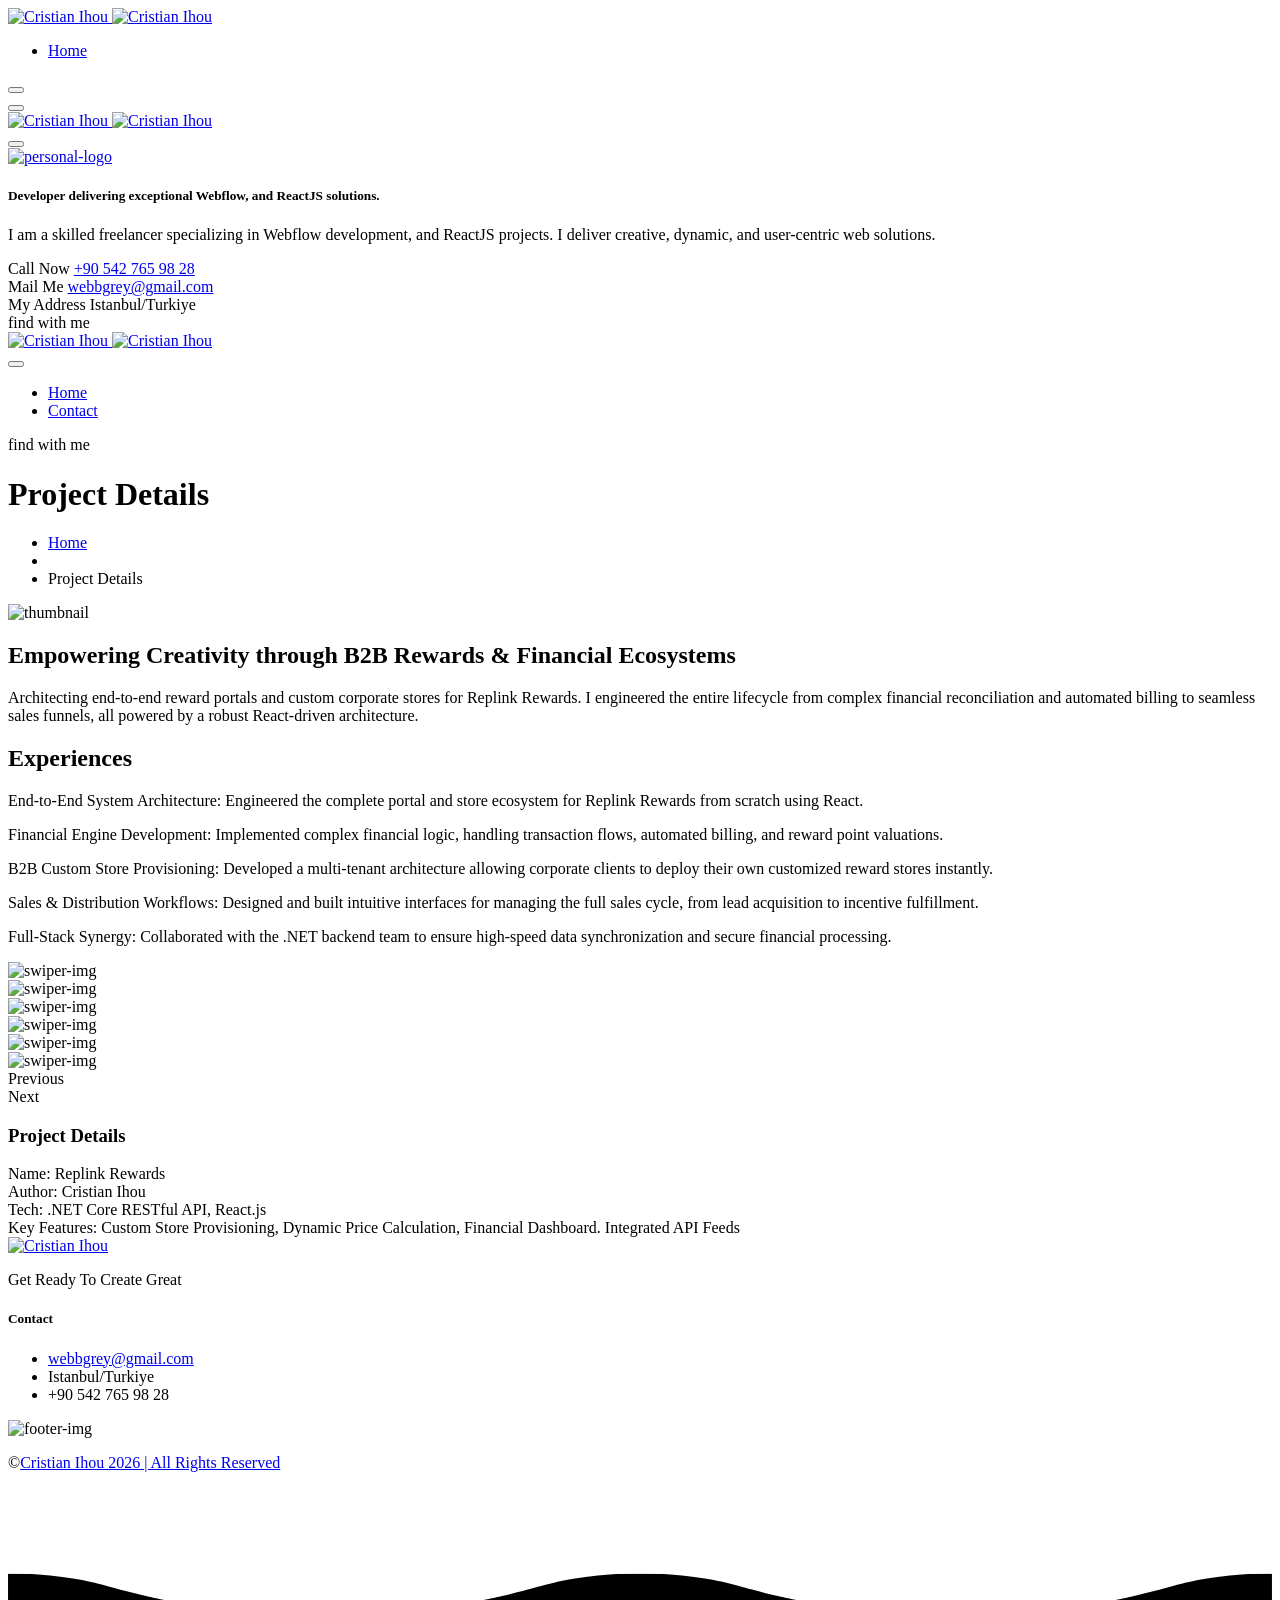
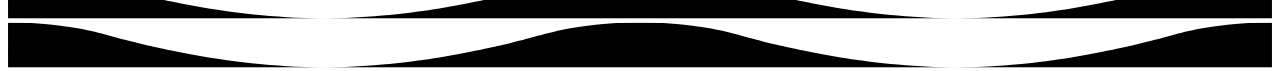
==== project-details-1/index.html @ 46b18ffe "no message" ====
<!DOCTYPE html>
<html lang="en">

<head>
    <meta charset="UTF-8">
    <meta http-equiv="X-UA-Compatible" content="IE=edge">
    <meta name="viewport" content="width=device-width, initial-scale=1.0">
    <meta name="description"
        content="Cristian Ihou Portfolio">
    <link rel="shortcut icon" type="image/x-icon" href="./assets/images/favicon.svg">
    <title>Cristian Ihou CV Portfolio</title>
    <!-- Bootstrap min css -->
    <link rel="stylesheet" href="./assets/css/vendor/fontawesome.css">
    <link rel="stylesheet" href="./assets/css/plugins/swiper.css">
    <link rel="stylesheet" href="./assets/css/plugins/odometer.css">
    <link rel="stylesheet" href="./assets/css/vendor/animate.min.css">
    <link rel="stylesheet" href="./assets/css/vendor/bootstrap.min.css">
    <!-- custom css -->
    <link rel="stylesheet" href="./assets/css/style.css">
</head>

<body>

    <!-- tpm-header-area start -->
    <header class="tmp-header-area-start header-one header--sticky header--transparent">
        <div class="container">
            <div class="row">
                <div class="col-lg-12">
                    <div class="header-content">
                        <div class="logo">
                            <a href="/">
                                <img class="logo-dark" src="./assets/images/logo/white-logo-reeni.png"
                                    alt="Cristian Ihou">
                                <img class="logo-white" src="./assets/images/logo/logo-white.png"
                                    alt="Cristian Ihou">
                            </a>
                        </div>
                        <nav class="tmp-mainmenu-nav d-none d-xl-block">
                            <ul class="tmp-mainmenu">
                                <li>
                                    <a href="/">Home
                                    </a>
                                </li>
                            </ul>

                        </nav>
                        <div class="tmp-header-right">
                            <div class="social-share-wrapper d-none d-md-block">
                                <div class="social-link">
                                    <a href="#"><i class="fa-brands fa-instagram"></i></a>
                                    <a href="https://www.linkedin.com/in/ihoucristian/"><i class="fa-brands fa-linkedin-in"></i></a>
                                </div>
                            </div>
                            <div class="actions-area">
                                <div class="tmp-side-collups-area d-none d-xl-block">
                                    <button class="tmp-menu-bars tmp_button_active"><i
                                            class="fa-regular fa-bars-staggered"></i></button>
                                </div>
                                <div class="tmp-side-collups-area d-block d-xl-none">
                                    <button class="tmp-menu-bars humberger_menu_active"><i
                                            class="fa-regular fa-bars-staggered"></i></button>
                                </div>
                            </div>
                        </div>
                    </div>
                </div>
            </div>
        </div>
    </header>
    <!-- tpm-header-area end -->

    <div class="d-none d-xl-block">
        <div class="tmp-sidebar-area tmp_side_bar">
            <div class="inner">
                <div class="top-area">
                    <a href="/" class="logo">
                        <img class="logo-dark" src="./assets/images/logo/white-logo-reeni.png"
                            alt="Cristian Ihou">
                        <img class="logo-white" src="./assets/images/logo/logo-white.png"
                            alt="Cristian Ihou">
                    </a>
                    <div class="close-icon-area">
                        <button class="tmp-round-action-btn close_side_menu_active">
                            <i class="fa-sharp fa-light fa-xmark"></i>
                        </button>
                    </div>
                </div>
                <div class="content-wrapper">
                    <div class="image-area-feature">
                        <a href="/">
                            <img src="./assets/images/logo/man.png" alt="personal-logo">
                        </a>
                    </div>
                    <h5 class="title mt--30">Developer delivering exceptional Webflow, and ReactJS solutions.</h5>
                    <p class="disc">I am a skilled freelancer specializing in Webflow development, and
                        ReactJS projects. I deliver creative, dynamic, and user-centric web solutions.
                    </p>
                    <div class="short-contact-area">
                        <!-- single contact information -->
                        <div class="single-contact">
                            <i class="fa-solid fa-phone"></i>
                            <div class="information tmp-link-animation">
                                <span>Call Now</span>
                                <a href="#" class="number">+90 542 765 98 28</a>
                            </div>
                        </div>
                        <!-- single contact information end -->

                        <!-- single contact information -->
                        <div class="single-contact">
                            <i class="fa-solid fa-envelope"></i>
                            <div class="information tmp-link-animation">
                                <span>Mail Me</span>
                                <a href="#" class="number">webbgrey@gmail.com</a>
                            </div>
                        </div>
                        <!-- single contact information end -->

                        <!-- single contact information -->
                        <div class="single-contact">
                            <i class="fa-solid fa-location-crosshairs"></i>
                            <div class="information tmp-link-animation">
                                <span>My Address</span>
                                <span class="number">Istanbul/Turkiye</span>
                            </div>
                        </div>
                        <!-- single contact information end -->
                    </div>
                    <!-- social area start -->
                    <div class="social-wrapper mt--20">
                        <span class="subtitle">find with me</span>
                        <div class="social-link">
                            <a href="#"><i class="fa-brands fa-instagram"></i></a>
                            <a href="https://www.linkedin.com/in/ihoucristian/"><i class="fa-brands fa-linkedin-in"></i></a>
                        </div>
                    </div>
                    <!-- social area end -->
                </div>
            </div>
        </div>
        <a class="overlay_close_side_menu close_side_menu_active" href="javascript:void(0);"></a>
    </div>

    <div class="d-block d-xl-none">
        <div class="tmp-popup-mobile-menu">
            <div class="inner">
                <div class="header-top">
                    <div class="logo">
                        <a href="/" class="logo-area">
                            <img class="logo-dark" src="./assets/images/logo/white-logo-reeni.png"
                                alt="Cristian Ihou">
                            <img class="logo-white" src="./assets/images/logo/logo-white.png"
                                alt="Cristian Ihou">
                        </a>

                    </div>
                    <div class="close-menu">
                        <button class="close-button tmp-round-action-btn">
                            <i class="fa-sharp fa-light fa-xmark"></i>
                        </button>
                    </div>
                </div>
                <ul class="tmp-mainmenu">
                    <li>
                        <a href="/">Home
                        </a>
                    </li>
                    <li>
                        <a href="contact">Contact</a>
                    </li>
                </ul>


                <div class="social-wrapper mt--40">
                    <span class="subtitle">find with me</span>
                    <div class="social-link">
                        <a href="#"><i class="fa-brands fa-instagram"></i></a>
                        <a href="https://www.linkedin.com/in/ihoucristian/"><i class="fa-brands fa-linkedin-in"></i></a>

                    </div>
                </div>
                <!-- social area end -->



            </div>
        </div>
    </div>

    <!-- Breadcrumb Area Start -->
    <div class="breadcrumb-area breadcrumb-bg">
        <div class="container">
            <div class="row">
                <div class="col-lg-12">
                    <div class="breadcrumb-inner text-center">
                        <h1 class="title split-collab">Project Details</h1>
                        <ul class="page-list">
                            <li class="tmp-breadcrumb-item"><a href="/">Home</a></li>
                            <li class="icon"><i class="fa-solid fa-angle-right"></i></li>
                            <li class="tmp-breadcrumb-item active">Project Details</li>
                        </ul>
                    </div>
                </div>
            </div>
        </div>
    </div>
    <!-- Breadcrumb Area End -->


    <div class="project-details-area-wrapper tmp-section-gap">
        <div class="container">
            <div class="row">
                <div class="col-lg-12">
                    <div class="project-details-thumnail-wrap">
                        <img src="./assets/images/projects-details/thumnail-img-1.png" alt="thumbnail">
                    </div>
                </div>
                <div class="col-lg-8">
                    <div class="project-details-content-wrap">
                        <h2 class="title">Empowering Creativity through
                                B2B Rewards & Financial Ecosystems</h2>
                        <p class="docs">Architecting end-to-end reward portals and custom corporate stores for Replink Rewards. I engineered the entire lifecycle from complex financial reconciliation and automated billing to seamless sales funnels, all powered by a robust React-driven architecture.</p>

                        <!-- <div class="check-box-wrap">
                            <ul>
                                <li>
                                    <h4 class="check-box-item"><span><i
                                                class="fa-solid fa-circle-check"></i></span>Ui/visual Design</h4>
                                </li>
                                <li>
                                    <h4 class="check-box-item"><span><i
                                                class="fa-solid fa-circle-check"></i></span>App Development</h4>
                                </li>
                                <li>
                                    <h4 class="check-box-item"><span><i
                                                class="fa-solid fa-circle-check"></i></span>Software Developer</h4>
                                </li>
                            </ul>
                        </div> -->
                        <h2 class="mini-title">Experiences</h2>
                        <p class="docs">End-to-End System Architecture: Engineered the complete portal and store ecosystem for Replink Rewards from scratch using React.</p>

<p class="docs">Financial Engine Development: Implemented complex financial logic, handling transaction flows, automated billing, and reward point valuations.</p>

<p class="docs">B2B Custom Store Provisioning: Developed a multi-tenant architecture allowing corporate clients to deploy their own customized reward stores instantly.</p>

<p class="docs">Sales & Distribution Workflows: Designed and built intuitive interfaces for managing the full sales cycle, from lead acquisition to incentive fulfillment.</p>

<p class="docs">Full-Stack Synergy: Collaborated with the .NET backend team to ensure high-speed data synchronization and secure financial processing.</p>
                        <div class="project-details-swiper-wrapper">
                            <div class="swiper project-details-swiper">
                                <div class="swiper-wrapper">
                                    <div class="swiper-slide">
                                        <div class="project-details-img">
                                            <img src="./assets/images/projects-details/Screenshot 2026-03-24 021001.png" alt="swiper-img">
                                        </div>
                                    </div>
                                    <div class="swiper-slide">
                                        <div class="project-details-img">
                                            <img src="./assets/images/projects-details/Screenshot 2026-03-24 021956.png" alt="swiper-img">
                                        </div>
                                    </div>
                                    <div class="swiper-slide">
                                        <div class="project-details-img">
                                            <img src="./assets/images/projects-details/Screenshot 2026-03-24 021447.png" alt="swiper-img">
                                        </div>
                                    </div>
                                    <div class="swiper-slide">
                                        <div class="project-details-img">
                                            <img src="./assets/images/projects-details/Screenshot 2026-03-24 021204.png" alt="swiper-img">
                                        </div>
                                    </div>
                                    <div class="swiper-slide">
                                        <div class="project-details-img">
                                            <img src="./assets/images/projects-details/Screenshot 2026-03-24 021908.png" alt="swiper-img">
                                        </div>
                                    </div>
                                    <div class="swiper-slide">
                                        <div class="project-details-img">
                                            <img src="./assets/images/projects-details/Screenshot 2026-03-24 021930.png" alt="swiper-img">
                                        </div>
                                    </div>
                                </div>
                            </div>
                            <div class="project-details-swiper-btn">
                                <div class="project-swiper-button-prev"><span><i
                                            class="fa-solid fa-arrow-left"></i></span>Previous</div>
                                <div class="project-swiper-button-next">Next <span><i
                                            class="fa-solid fa-arrow-right"></i></span></div>
                            </div>
                        </div>
                    </div>
                    <!-- Tpm Get In touch start -->
                    <!-- <section class="get-in-touch-area pt--80">
                        <div class="container p-0">
                            <div class="contact-get-in-touch-wrap">
                                <div class="get-in-touch-wrapper tmponhover">
                                    <div class="row g-5 align-items-center">
                                        <div class="col-lg-12">
                                            <div class="contact-inner">
                                                <div class="contact-form">
                                                    <form class="tmp-dynamic-form" id="contact-form" method="POST" action="mail.php">
                                                        <div class="contact-form-wrapper row">
                                                            <div class="col-lg-6">
                                                                <div class="form-group">
                                                                    <input class="input-field" name="contact-name" id="contact-name" placeholder="Your Name" type="text" required="">
                                                                </div>
                                                            </div>

                                                            <div class="col-lg-6">
                                                                <div class="form-group">
                                                                    <input class="input-field" name="contact-phone" id="contact-phone" placeholder="Phone Number" type="number" required="">
                                                                </div>
                                                            </div>

                                                            <div class="col-lg-6">
                                                                <div class="form-group">
                                                                    <input class="input-field" id="contact-email" name="contact-email" placeholder="Your Email" type="text">
                                                                </div>
                                                            </div>

                                                            <div class="col-lg-6">
                                                                <div class="form-group">
                                                                    <input class="input-field" type="text" id="subject" name="subject" placeholder="Subject">
                                                                </div>
                                                            </div>
                                                            <div class="col-lg-12">
                                                                <div class="form-group">
                                                                    <textarea class="input-field" placeholder="Your Message" name="contact-message" id="contact-message"></textarea>
                                                                </div>
                                                            </div>
                                                            <div class="col-lg-12">
                                                                <div class="tmp-button-here">
                                                                    <button class="tmp-btn hover-icon-reverse radius-round w-100" name="submit" type="submit" id="submit">
                                                                        <span class="icon-reverse-wrapper">
                                                    <span class="btn-text">Appointment Now</span>
                                                                        <span class="btn-icon"><i class="fa-sharp fa-regular fa-arrow-right"></i></span>
                                                                        <span class="btn-icon"><i class="fa-sharp fa-regular fa-arrow-right"></i></span>
                                                                        </span>
                                                                    </button>
                                                                </div>
                                                            </div>
                                                        </div>
                                                    </form>
                                                </div>
                                            </div>
                                        </div>
                                    </div>
                                </div>
                            </div>
                        </div>
                    </section> -->
                    <!-- Tpm Get In touch End -->
                </div>
                <div class="col-lg-4">
                    <div class="signle-side-bar project-details-area tmponhover">
                        <div class="header">
                            <h3 class="title">Project Details</h3>
                        </div>
                        <div class="body">
                            <div class="project-details-info">Name: <span>Replink Rewards</span></div>
                            <div class="project-details-info">Author: <span>Cristian Ihou</span></div>
                            <div class="project-details-info">Tech: <span>.NET Core RESTful API, React.js</span></div>
                            <div class="project-details-info">Key Features: <span>Custom Store Provisioning, Dynamic Price Calculation, Financial Dashboard. Integrated API Feeds</span></div>
                        </div>
                    </div>
                </div>
            </div>
        </div>
    </div>
    <!-- Start Footer Area  -->
    <footer class="footer-area footer-style-one-wrapper bg-color-footer bg_images tmp-section-gap">
        <div class="container">
            <div class="footer-main footer-style-one">
                <div class="row g-5">
                    <div class="col-lg-5 col-md-6">
                        <div class="single-footer-wrapper border-right mr--20">
                            <div class="logo">
                                <a href="/">
                                    <img src="./assets/images/logo/white-logo-reeni.png"
                                        alt="Cristian Ihou">
                                </a>
                            </div>
                            <p class="description"><span>Get Ready</span> To Create Great</p>
                            <!-- <form action="#" class="newsletter-form-1 mt--40">
                                <input type="email" placeholder="Email Adress">
                                <span class="form-icon"><i class="fa-regular fa-envelope"></i></span>
                            </form> -->
                        </div>
                    </div>
                    <div class="col-lg-4 col-md-6">
                        <!-- <div class="single-footer-wrapper quick-link-wrap">
                            <h5 class="ft-title">Quick Link</h5>
                            <ul class="ft-link tmp-link-animation">
                                <li>
                                    <a href="about">About Me</a>
                                </li>
                                <li>
                                    <a href="service">Service</a>
                                </li>
                                <li>
                                    <a href="contact">Contact Me</a>
                                </li>
                                <li>
                                    <a href="blog">Blog Post</a>
                                </li>
                                <li>
                                    <a href="contact">Pricing</a>
                                </li>
                            </ul>
                        </div> -->
                    </div>
                    <div class="col-lg-3 col-md-6">
                        <div class="single-footer-wrapper contact-wrap">
                            <h5 class="ft-title">Contact </h5>
                            <ul class="ft-link tmp-link-animation">
                                <li><span class="ft-icon"><i class="fa-solid fa-envelope"></i></span><a
                                        href="#">webbgrey@gmail.com</a></li>
                                <li><span class="ft-icon"><i
                                            class="fa-solid fa-location-dot"></i></span>Istanbul/Turkiye</li>
                                <li><span class="ft-icon"><i class="fa-solid fa-phone"></i></span>+90 542
                                    765 98 28</li>
                            </ul>
                            <div class="social-link footer">
                                <a href="#"><i class="fa-brands fa-instagram"></i></a>
                                <a href="https://www.linkedin.com/in/ihoucristian/"><i class="fa-brands fa-linkedin-in"></i></a>
                            </div>
                        </div>
                    </div>
                </div>
            </div>
        </div>
                <div class="footer-bg-img">
            <img src="./assets/images/footer/footer-bg-img.png" alt="footer-img">
        </div>
    </footer>
    <div class="copyright-area-one">
        <div class="container">
            <div class="row">
                <div class="col-lg-12">
                    <div class="main-wrapper">
                        <p class="copy-right-para tmp-link-animation"> ©<a href="#" target="_blank">Cristian Ihou
                                <script>
                                    document.write(new Date().getFullYear())
                                </script> | All Rights Reserved
                        </p>
                        <!-- <ul class="tmp-link-animation">
                            <li><a href="#">Trams & Condition</a></li>
                            <li><a href="#">Privacy Policy</a></li>
                            <li><a href="contact">Contact Us</a></li>
                        </ul> -->
                    </div>
                </div>
            </div>
        </div>
    </div>
    <!-- End Footer Area  -->



    <!-- ready chatting option via email -->
    <!-- ready chatting option via email end -->
    <!-- progress area start -->
    <div class="scrollToTop" style="display: block;">
        <div class="arrowUp">
            <i class="fa-light fa-arrow-up"></i>
        </div>
        <div class="water" style="transform: translate(0px, 87%);">
            <svg viewBox="0 0 560 20" class="water_wave water_wave_back">
                <use xlink:href="#wave"></use>
            </svg>
            <svg viewBox="0 0 560 20" class="water_wave water_wave_front">
                <use xlink:href="#wave"></use>
            </svg>
            <svg version="1.1" xmlns="http://www.w3.org/2000/svg" xmlns:xlink="http://www.w3.org/1999/xlink" viewBox="0 0 560 20" style="display: none;">
                <symbol id="wave">
                    <path d="M420,20c21.5-0.4,38.8-2.5,51.1-4.5c13.4-2.2,26.5-5.2,27.3-5.4C514,6.5,518,4.7,528.5,2.7c7.1-1.3,17.9-2.8,31.5-2.7c0,0,0,0,0,0v20H420z" fill="#"></path>
                    <path d="M420,20c-21.5-0.4-38.8-2.5-51.1-4.5c-13.4-2.2-26.5-5.2-27.3-5.4C326,6.5,322,4.7,311.5,2.7C304.3,1.4,293.6-0.1,280,0c0,0,0,0,0,0v20H420z" fill="#"></path>
                    <path d="M140,20c21.5-0.4,38.8-2.5,51.1-4.5c13.4-2.2,26.5-5.2,27.3-5.4C234,6.5,238,4.7,248.5,2.7c7.1-1.3,17.9-2.8,31.5-2.7c0,0,0,0,0,0v20H140z" fill="#"></path>
                    <path d="M140,20c-21.5-0.4-38.8-2.5-51.1-4.5c-13.4-2.2-26.5-5.2-27.3-5.4C46,6.5,42,4.7,31.5,2.7C24.3,1.4,13.6-0.1,0,0c0,0,0,0,0,0l0,20H140z" fill="#"></path>
                </symbol>
            </svg>

        </div>
    </div>
    <!-- progress area end -->
    <!-- <div class="tmp-right-demo">
    <button class="demo-button">
        <p class="mb--0">48</p>
        <span class="text">Demos</span>
    </button>
</div> -->

<div id="imageModal" class="img-modal">
    <span class="close">&times;</span>
    <img class="modal-content" id="modalImg">
</div>



    <script src="./assets/js/vendor/jquery.js"></script>
    <script src="./assets/js/vendor/jquery-ui.min.js"></script>
    <script src="./assets/js/vendor/waypoints.min.js"></script>

    <script src="./assets/js/plugins/odometer.js"></script>
    <script src="./assets/js/vendor/appear.js"></script>


    <script src="./assets/js/vendor/jquery-one-page-nav.js"></script>
    <script src="./assets/js/plugins/swiper.js"></script>

    <script src="./assets/js/plugins/gsap.js"></script>
    <script src="./assets/js/plugins/splittext.js"></script>
    <script src="./assets/js/plugins/scrolltigger.js"></script>
    <script src="./assets/js/plugins/scrolltoplugins.js"></script>
    <script src="./assets/js/plugins/smoothscroll.js"></script>
    <!-- bootstrap Js-->
    <script src="./assets/js/vendor/bootstrap.min.js"></script>
    <script src="./assets/js/vendor/waw.js"></script>
    <script src="./assets/js/plugins/isotop.js"></script>
    <script src="./assets/js/plugins/animation.js"></script>
    <script src="./assets/js/plugins/contact.form.js"></script>
    <script src="./assets/js/vendor/backtop.js"></script>
    <script src="./assets/js/plugins/text-type.js"></script>
    <!-- custom Js -->
    <script src="./assets/js/main.js"></script>


</body>

</html>
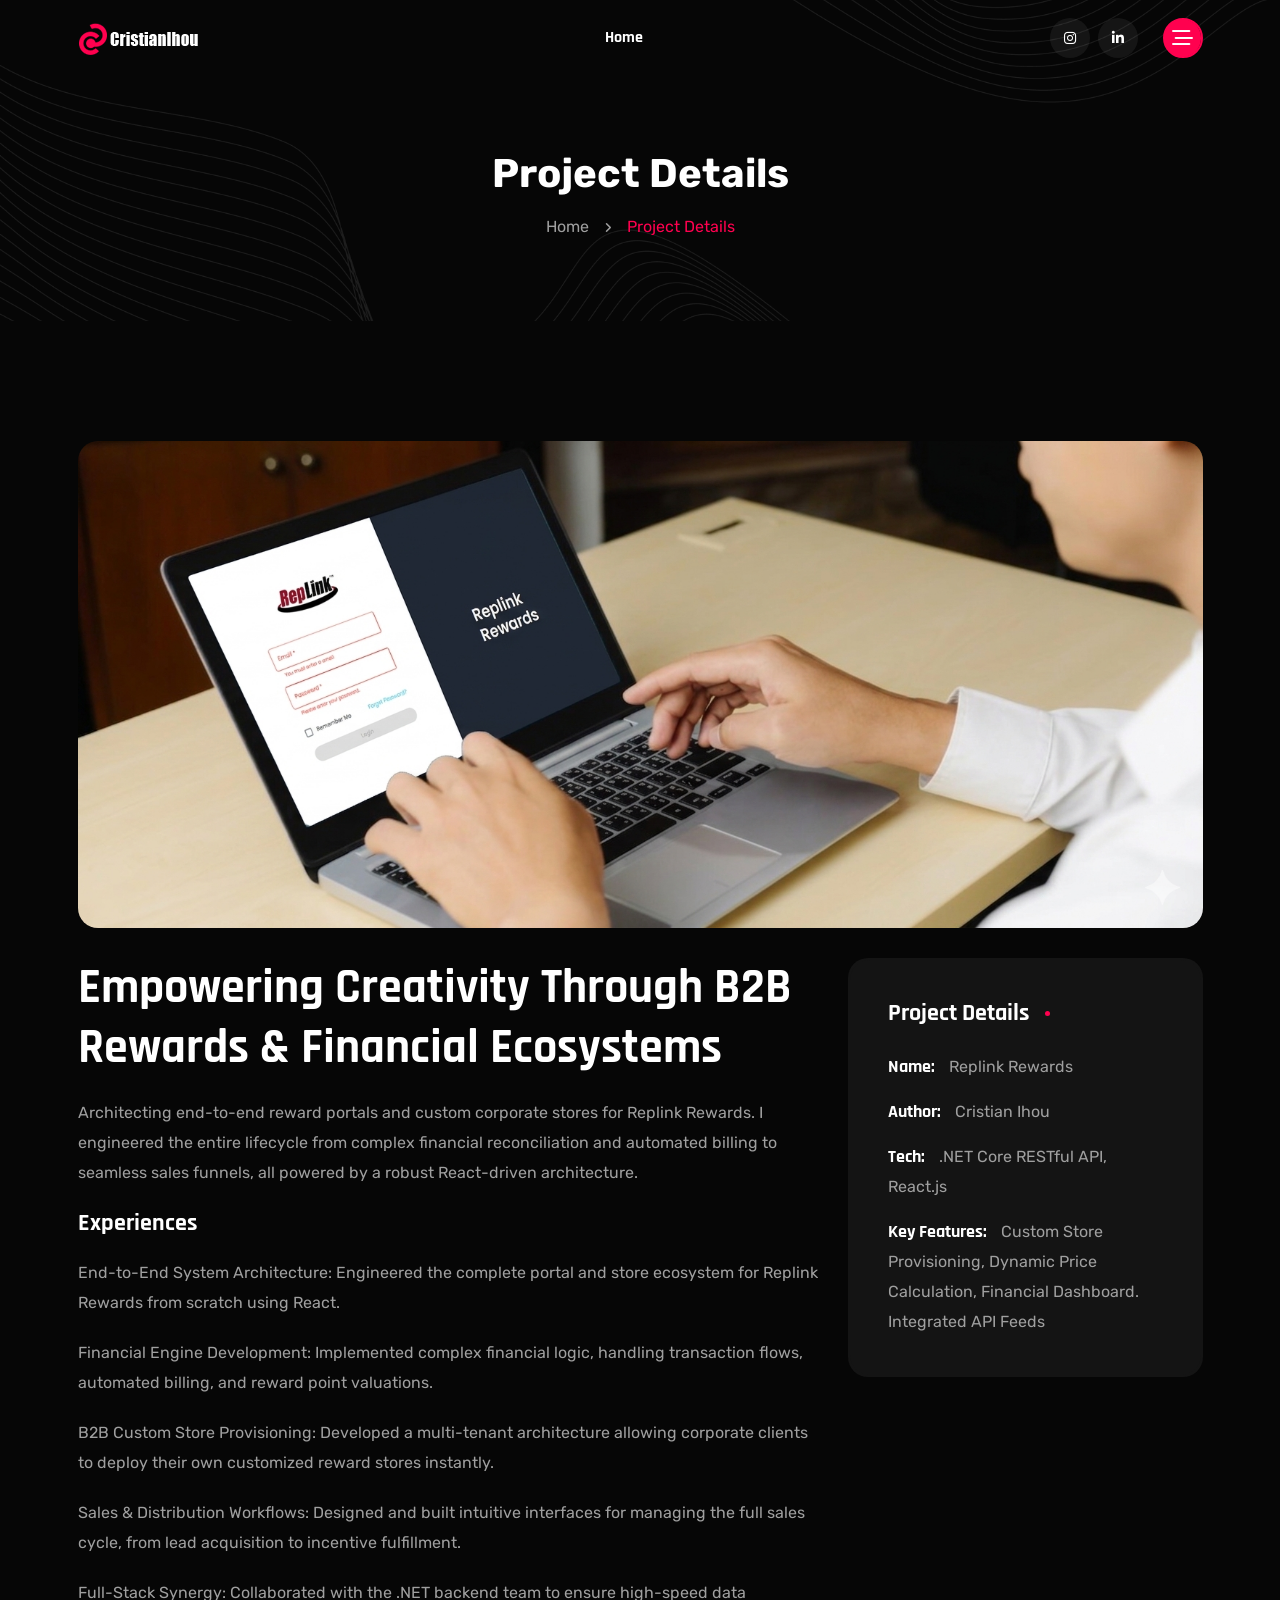
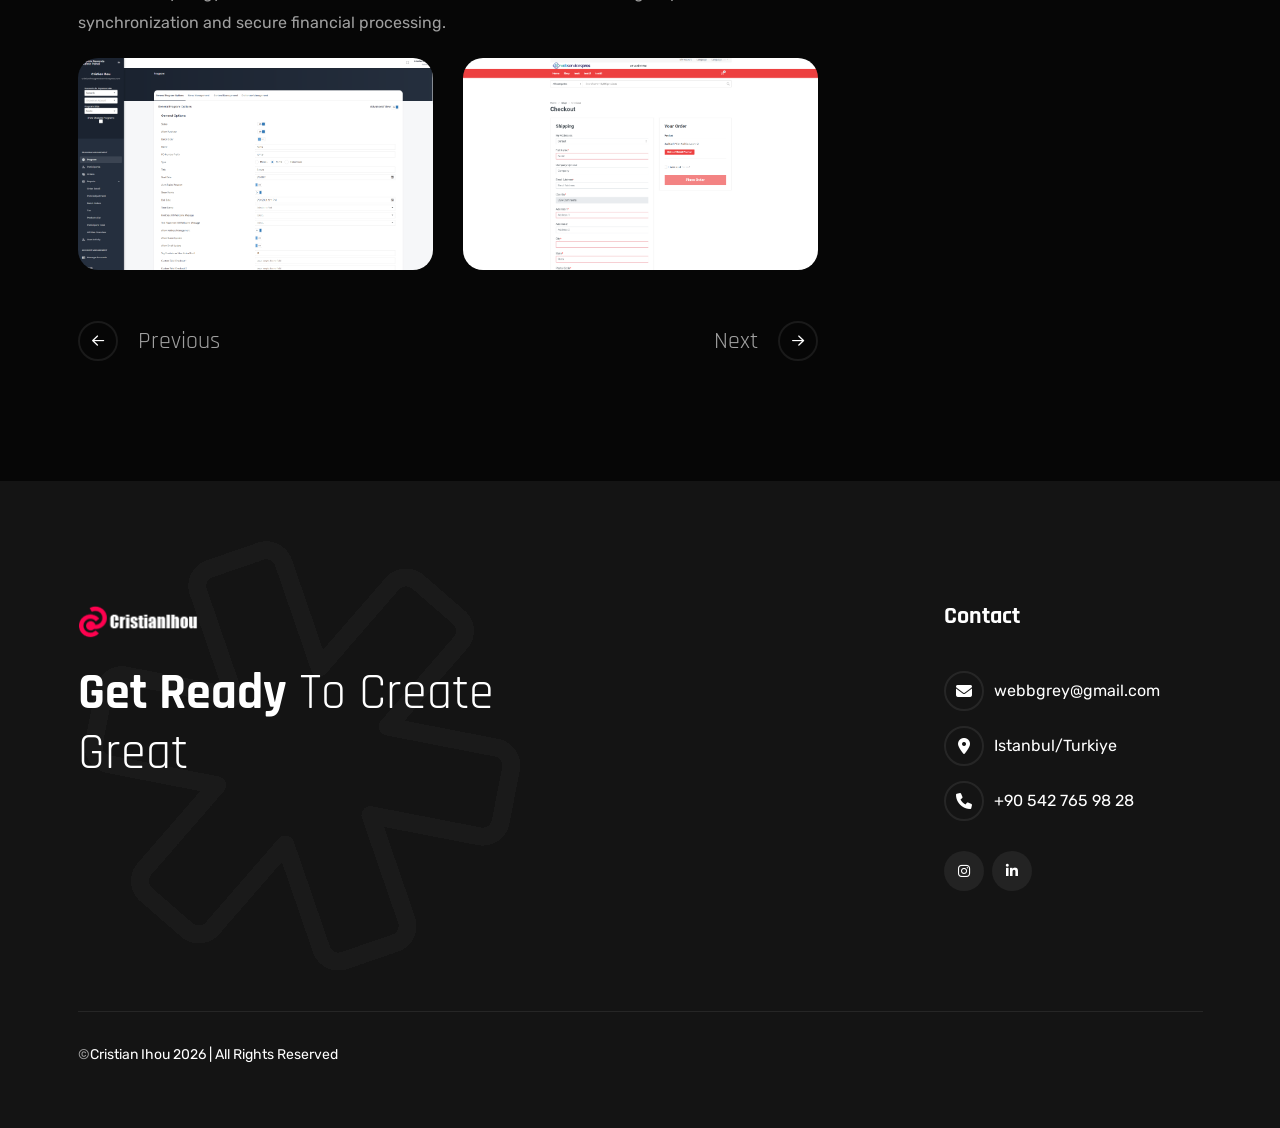
==== commit 48e27474: "no message" ====
--- a/project-details-1/index.html
+++ b/project-details-1/index.html
@@ -7,16 +7,16 @@
     <meta name="viewport" content="width=device-width, initial-scale=1.0">
     <meta name="description"
         content="Cristian Ihou Portfolio">
-    <link rel="shortcut icon" type="image/x-icon" href="./assets/images/favicon.svg">
+    <link rel="shortcut icon" type="image/x-icon" href="../assets/images/favicon.svg">
     <title>Cristian Ihou CV Portfolio</title>
     <!-- Bootstrap min css -->
-    <link rel="stylesheet" href="./assets/css/vendor/fontawesome.css">
-    <link rel="stylesheet" href="./assets/css/plugins/swiper.css">
-    <link rel="stylesheet" href="./assets/css/plugins/odometer.css">
-    <link rel="stylesheet" href="./assets/css/vendor/animate.min.css">
-    <link rel="stylesheet" href="./assets/css/vendor/bootstrap.min.css">
+    <link rel="stylesheet" href="../assets/css/vendor/fontawesome.css">
+    <link rel="stylesheet" href="../assets/css/plugins/swiper.css">
+    <link rel="stylesheet" href="../assets/css/plugins/odometer.css">
+    <link rel="stylesheet" href="../assets/css/vendor/animate.min.css">
+    <link rel="stylesheet" href="../assets/css/vendor/bootstrap.min.css">
     <!-- custom css -->
-    <link rel="stylesheet" href="./assets/css/style.css">
+    <link rel="stylesheet" href="../assets/css/style.css">
 </head>
 
 <body>
@@ -29,9 +29,9 @@
                     <div class="header-content">
                         <div class="logo">
                             <a href="/">
-                                <img class="logo-dark" src="./assets/images/logo/white-logo-reeni.png"
+                                <img class="logo-dark" src="../assets/images/logo/white-logo-reeni.png"
                                     alt="Cristian Ihou">
-                                <img class="logo-white" src="./assets/images/logo/logo-white.png"
+                                <img class="logo-white" src="../assets/images/logo/logo-white.png"
                                     alt="Cristian Ihou">
                             </a>
                         </div>
@@ -74,9 +74,9 @@
             <div class="inner">
                 <div class="top-area">
                     <a href="/" class="logo">
-                        <img class="logo-dark" src="./assets/images/logo/white-logo-reeni.png"
+                        <img class="logo-dark" src="../assets/images/logo/white-logo-reeni.png"
                             alt="Cristian Ihou">
-                        <img class="logo-white" src="./assets/images/logo/logo-white.png"
+                        <img class="logo-white" src="../assets/images/logo/logo-white.png"
                             alt="Cristian Ihou">
                     </a>
                     <div class="close-icon-area">
@@ -88,7 +88,7 @@
                 <div class="content-wrapper">
                     <div class="image-area-feature">
                         <a href="/">
-                            <img src="./assets/images/logo/man.png" alt="personal-logo">
+                            <img src="../assets/images/logo/man.png" alt="personal-logo">
                         </a>
                     </div>
                     <h5 class="title mt--30">Developer delivering exceptional Webflow, and ReactJS solutions.</h5>
@@ -147,9 +147,9 @@
                 <div class="header-top">
                     <div class="logo">
                         <a href="/" class="logo-area">
-                            <img class="logo-dark" src="./assets/images/logo/white-logo-reeni.png"
+                            <img class="logo-dark" src="../assets/images/logo/white-logo-reeni.png"
                                 alt="Cristian Ihou">
-                            <img class="logo-white" src="./assets/images/logo/logo-white.png"
+                            <img class="logo-white" src="../assets/images/logo/logo-white.png"
                                 alt="Cristian Ihou">
                         </a>
 
@@ -212,7 +212,7 @@
             <div class="row">
                 <div class="col-lg-12">
                     <div class="project-details-thumnail-wrap">
-                        <img src="./assets/images/projects-details/thumnail-img-1.png" alt="thumbnail">
+                        <img src="../assets/images/projects-details/thumnail-img-1.png" alt="thumbnail">
                     </div>
                 </div>
                 <div class="col-lg-8">
@@ -252,32 +252,32 @@
                                 <div class="swiper-wrapper">
                                     <div class="swiper-slide">
                                         <div class="project-details-img">
-                                            <img src="./assets/images/projects-details/Screenshot 2026-03-24 021001.png" alt="swiper-img">
+                                            <img src="../assets/images/projects-details/Screenshot 2026-03-24 021001.png" alt="swiper-img">
                                         </div>
                                     </div>
                                     <div class="swiper-slide">
                                         <div class="project-details-img">
-                                            <img src="./assets/images/projects-details/Screenshot 2026-03-24 021956.png" alt="swiper-img">
+                                            <img src="../assets/images/projects-details/Screenshot 2026-03-24 021956.png" alt="swiper-img">
                                         </div>
                                     </div>
                                     <div class="swiper-slide">
                                         <div class="project-details-img">
-                                            <img src="./assets/images/projects-details/Screenshot 2026-03-24 021447.png" alt="swiper-img">
+                                            <img src="../assets/images/projects-details/Screenshot 2026-03-24 021447.png" alt="swiper-img">
                                         </div>
                                     </div>
                                     <div class="swiper-slide">
                                         <div class="project-details-img">
-                                            <img src="./assets/images/projects-details/Screenshot 2026-03-24 021204.png" alt="swiper-img">
+                                            <img src="../assets/images/projects-details/Screenshot 2026-03-24 021204.png" alt="swiper-img">
                                         </div>
                                     </div>
                                     <div class="swiper-slide">
                                         <div class="project-details-img">
-                                            <img src="./assets/images/projects-details/Screenshot 2026-03-24 021908.png" alt="swiper-img">
+                                            <img src="../assets/images/projects-details/Screenshot 2026-03-24 021908.png" alt="swiper-img">
                                         </div>
                                     </div>
                                     <div class="swiper-slide">
                                         <div class="project-details-img">
-                                            <img src="./assets/images/projects-details/Screenshot 2026-03-24 021930.png" alt="swiper-img">
+                                            <img src="../assets/images/projects-details/Screenshot 2026-03-24 021930.png" alt="swiper-img">
                                         </div>
                                     </div>
                                 </div>
@@ -377,7 +377,7 @@
                         <div class="single-footer-wrapper border-right mr--20">
                             <div class="logo">
                                 <a href="/">
-                                    <img src="./assets/images/logo/white-logo-reeni.png"
+                                    <img src="../assets/images/logo/white-logo-reeni.png"
                                         alt="Cristian Ihou">
                                 </a>
                             </div>
@@ -431,7 +431,7 @@
             </div>
         </div>
                 <div class="footer-bg-img">
-            <img src="./assets/images/footer/footer-bg-img.png" alt="footer-img">
+            <img src="../assets/images/footer/footer-bg-img.png" alt="footer-img">
         </div>
     </footer>
     <div class="copyright-area-one">
@@ -498,32 +498,32 @@
 
 
 
-    <script src="./assets/js/vendor/jquery.js"></script>
-    <script src="./assets/js/vendor/jquery-ui.min.js"></script>
-    <script src="./assets/js/vendor/waypoints.min.js"></script>
-
-    <script src="./assets/js/plugins/odometer.js"></script>
-    <script src="./assets/js/vendor/appear.js"></script>
-
-
-    <script src="./assets/js/vendor/jquery-one-page-nav.js"></script>
-    <script src="./assets/js/plugins/swiper.js"></script>
-
-    <script src="./assets/js/plugins/gsap.js"></script>
-    <script src="./assets/js/plugins/splittext.js"></script>
-    <script src="./assets/js/plugins/scrolltigger.js"></script>
-    <script src="./assets/js/plugins/scrolltoplugins.js"></script>
-    <script src="./assets/js/plugins/smoothscroll.js"></script>
+    <script src="../assets/js/vendor/jquery.js"></script>
+    <script src="../assets/js/vendor/jquery-ui.min.js"></script>
+    <script src="../assets/js/vendor/waypoints.min.js"></script>
+
+    <script src="../assets/js/plugins/odometer.js"></script>
+    <script src="../assets/js/vendor/appear.js"></script>
+
+
+    <script src="../assets/js/vendor/jquery-one-page-nav.js"></script>
+    <script src="../assets/js/plugins/swiper.js"></script>
+
+    <script src="../assets/js/plugins/gsap.js"></script>
+    <script src="../assets/js/plugins/splittext.js"></script>
+    <script src="../assets/js/plugins/scrolltigger.js"></script>
+    <script src="../assets/js/plugins/scrolltoplugins.js"></script>
+    <script src="../assets/js/plugins/smoothscroll.js"></script>
     <!-- bootstrap Js-->
-    <script src="./assets/js/vendor/bootstrap.min.js"></script>
-    <script src="./assets/js/vendor/waw.js"></script>
-    <script src="./assets/js/plugins/isotop.js"></script>
-    <script src="./assets/js/plugins/animation.js"></script>
-    <script src="./assets/js/plugins/contact.form.js"></script>
-    <script src="./assets/js/vendor/backtop.js"></script>
-    <script src="./assets/js/plugins/text-type.js"></script>
+    <script src="../assets/js/vendor/bootstrap.min.js"></script>
+    <script src="../assets/js/vendor/waw.js"></script>
+    <script src="../assets/js/plugins/isotop.js"></script>
+    <script src="../assets/js/plugins/animation.js"></script>
+    <script src="../assets/js/plugins/contact.form.js"></script>
+    <script src="../assets/js/vendor/backtop.js"></script>
+    <script src="../assets/js/plugins/text-type.js"></script>
     <!-- custom Js -->
-    <script src="./assets/js/main.js"></script>
+    <script src="../assets/js/main.js"></script>
 
 
 </body>
--- a/assets/css/plugins/odometer.css
+++ b/assets/css/plugins/odometer.css
@@ -0,0 +1,84 @@
+.odometer.odometer-auto-theme,.odometer.odometer-theme-default {
+    display: inline-block;
+    vertical-align: middle;
+    position: relative
+}
+
+.odometer.odometer-auto-theme .odometer-digit,.odometer.odometer-theme-default .odometer-digit {
+    display: inline-block;
+    vertical-align: middle;
+    position: relative
+}
+
+.odometer.odometer-auto-theme .odometer-digit .odometer-digit-spacer,.odometer.odometer-theme-default .odometer-digit .odometer-digit-spacer {
+    display: inline-block;
+    vertical-align: middle;
+    visibility: hidden
+}
+
+.odometer.odometer-auto-theme .odometer-digit .odometer-digit-inner,.odometer.odometer-theme-default .odometer-digit .odometer-digit-inner {
+    text-align: left;
+    display: block;
+    position: absolute;
+    top: 0;
+    left: 0;
+    right: 0;
+    bottom: 0;
+    overflow: hidden
+}
+
+.odometer.odometer-auto-theme .odometer-digit .odometer-ribbon,.odometer.odometer-theme-default .odometer-digit .odometer-ribbon {
+    display: block
+}
+
+.odometer.odometer-auto-theme .odometer-digit .odometer-ribbon-inner,.odometer.odometer-theme-default .odometer-digit .odometer-ribbon-inner {
+    display: block;
+    -webkit-backface-visibility: hidden
+}
+
+.odometer.odometer-auto-theme .odometer-digit .odometer-value,.odometer.odometer-theme-default .odometer-digit .odometer-value {
+    display: block;
+    -webkit-transform: translateZ(0)
+}
+
+.odometer.odometer-auto-theme .odometer-digit .odometer-value.odometer-last-value,.odometer.odometer-theme-default .odometer-digit .odometer-value.odometer-last-value {
+    position: absolute
+}
+
+.odometer.odometer-auto-theme.odometer-animating-up .odometer-ribbon-inner,.odometer.odometer-theme-default.odometer-animating-up .odometer-ribbon-inner {
+    -webkit-transition: -webkit-transform 2s;
+    transition: -webkit-transform 2s;
+    transition: transform 2s;
+    transition: transform 2s, -webkit-transform 2s
+}
+
+.odometer.odometer-auto-theme.odometer-animating-up.odometer-animating .odometer-ribbon-inner,.odometer.odometer-theme-default.odometer-animating-up.odometer-animating .odometer-ribbon-inner {
+    -webkit-transform: translateY(-100%);
+    -ms-transform: translateY(-100%);
+    transform: translateY(-100%)
+}
+
+.odometer.odometer-auto-theme.odometer-animating-down .odometer-ribbon-inner,.odometer.odometer-theme-default.odometer-animating-down .odometer-ribbon-inner {
+    -webkit-transform: translateY(-100%);
+    -ms-transform: translateY(-100%);
+    transform: translateY(-100%)
+}
+
+.odometer.odometer-auto-theme.odometer-animating-down.odometer-animating .odometer-ribbon-inner,.odometer.odometer-theme-default.odometer-animating-down.odometer-animating .odometer-ribbon-inner {
+    -webkit-transition: -webkit-transform 2s;
+    transition: -webkit-transform 2s;
+    transition: transform 2s;
+    transition: transform 2s, -webkit-transform 2s;
+    -webkit-transform: translateY(0);
+    -ms-transform: translateY(0);
+    transform: translateY(0)
+}
+
+.odometer.odometer-auto-theme,.odometer.odometer-theme-default {
+    font-family: "Helvetica Neue",sans-serif;
+    line-height: 1.1em
+}
+
+.odometer.odometer-auto-theme .odometer-value,.odometer.odometer-theme-default .odometer-value {
+    text-align: center
+}
--- a/assets/css/style.css
+++ b/assets/css/style.css
@@ -0,0 +1,31560 @@
+/*---------------------------
+ CSS Index  
+****************************
+
+01. Variables
+02. Typography
+03. Spacing
+04. Reset
+05. Forms
+06. Shortcode
+07. Common
+08. Animations
+09. Text Animation
+10. Sal
+11. extend
+12. header-one
+13. nav
+14. mobile-menu
+15. side-collups
+15. side-collups
+16.banner';
+17.section-title';
+18.services';
+19.social';
+20.button';
+21.blog';
+22.faq';
+23.product';
+24.team';
+25testimonial';
+26.banner';
+27testimonial-swiper';
+28.error';
+30.brand';
+31.progress-bar';
+32.icons-style';
+33.portfolio';
+34.pricing';
+35.counter';
+36.rating';
+37.work';
+38.taglist';
+39contact';
+40.tab';
+41.skills';
+42.quick-action';
+43.breadcrumb';
+44.team-details';
+45.ack-to-top';
+46.video';
+47.pagination';
+48.blog-details';
+49.pre-loader';
+50.about';
+51.projects-details';
+52.footers';
+----------------------------*/
+/*----Default Css----*/
+@import url("https://fonts.googleapis.com/css2?family=Rajdhani:wght@300;400;500;600;700&display=swap");
+@import url("https://fonts.googleapis.com/css2?family=Rubik:ital,wght@0,300..900;1,300..900&display=swap");
+
+:root {
+  --color-primary: #FF014F;
+  --color-primary-alt: #ff014dd9;
+  --color-primary-2nd: #FF494A;
+  --color-primary-3rd: #FDC448;
+  --color-primary-4th: #0071ff;
+  --color-secondary: #060606;
+  --color-white: #ffffff;
+  --color-gray: #9F9F9F;
+  --color-gray-2: #141414;
+  --color-subtitle: #f9004d;
+  --background-color-1: #24243557;
+  --background-color-2: #13131d;
+  --background-color-3: #151521;
+  --background-color-4: #242435;
+  --background-color-5: #EDF5FF;
+  --color-card: #1b1b1c;
+  --gradient-box: linear-gradient(to right, #5237f9, #FF014F);
+  --gradient-one: linear-gradient(to right bottom, #E42032, #1273EB);
+  --gradient-two: linear-gradient(to right, #ED145B, #4A11EB);
+  --gradient-three: linear-gradient(to right, #03041c, #0612b3);
+  --text-gradient-one: linear-gradient(to right, #E42032, #4A11EB);
+  --color-heading: #ffffff;
+  --color-body: #9f9f9f;
+  --color-dark: #1d1d1d;
+  --color-text-1: #DEDEDE;
+  --color-light-heading: #181c32;
+  --color-light-body: #65676b;
+  --color-border-white: #00000024;
+  --color-midgray: #878787;
+  --color-light: #E4E6EA;
+  --color-lighter: #CED0D4;
+  --color-lightest: #F0F2F5;
+  --color-border: #ffffff14;
+  --color-white: #ffffff;
+  --color-white-75: rgba(255, 255, 255, 0.75);
+  --color-success: #3EB75E;
+  --color-danger: #FF0003;
+  --color-warning: #FF8F3C;
+  --color-info: #1BA2DB;
+  --color-facebook: #3B5997;
+  --color-twitter: #1BA1F2;
+  --color-youtube: #ED4141;
+  --color-linkedin: #0077B5;
+  --color-pinterest: #E60022;
+  --color-instagram: #C231A1;
+  --color-vimeo: #00ADEF;
+  --color-twitch: #6441A3;
+  --color-discord: #7289da;
+  --font-primary: "Rajdhani", sans-serif;
+  --font-secondary: "Rubik", sans-serif;
+  --font-three: "fontawesome";
+  --p-light: 300;
+  --p-regular: 400;
+  --p-medium: 500;
+  --p-semi-bold: 600;
+  --p-bold: 700;
+  --p-extra-bold: 800;
+  --p-black: 900;
+  --s-light: 300;
+  --s-regular: 400;
+  --s-medium: 500;
+  --s-semi-bold: 600;
+  --s-bold: 700;
+  --s-extra-bold: 800;
+  --s-black: 900;
+  --border-width: 2px;
+  --radius: 4px;
+  --transition: all 0.4s ease-in-out;
+  --font-size-b1: 16px;
+  --font-size-b2: 18px;
+  --font-size-b3: 22px;
+  --line-height-b1: 1.75;
+  --line-height-b2: 1.6;
+  --line-height-b3: 1.7;
+  --h1: 60px;
+  --h2: 36px;
+  --h3: 27px;
+  --h4: 24px;
+  --h5: 20px;
+  --h6: 18px;
+}
+
+* {
+  box-sizing: border-box;
+}
+
+html {
+  margin: 0;
+  padding: 0;
+  font-size: 10px;
+  scroll-behavior: auto !important;
+}
+
+body {
+  font-size: var(--font-size-b1);
+  line-height: var(--line-height-b1);
+  -webkit-font-smoothing: antialiased;
+  -moz-osx-font-smoothing: grayscale;
+  font-family: var(--font-primary);
+  color: var(--color-body);
+  font-weight: var(--p-regular);
+  position: relative;
+  overflow-x: hidden;
+  background: var(--color-secondary);
+}
+
+body::before {
+  content: "";
+  width: 100%;
+  height: 100%;
+  position: absolute;
+  left: 0;
+  top: 0;
+  z-index: -1;
+  opacity: 0.05;
+}
+
+h1,
+h2,
+h3,
+h4,
+h5,
+h6,
+.h1,
+.h2,
+.h3,
+.h4,
+.h5,
+.h6,
+address,
+p,
+pre,
+blockquote,
+menu,
+ol,
+ul,
+table,
+hr {
+  margin: 0;
+  margin-bottom: 20px;
+}
+
+h1,
+h2,
+h3,
+h4,
+h5,
+h6,
+.h1,
+.h2,
+.h3,
+.h4,
+.h5,
+.h6 {
+  word-break: break-word;
+  font-family: var(--font-secondary);
+  line-height: 1.4074;
+  color: var(--color-heading);
+}
+
+h1,
+.h1 {
+  font-size: var(--h1);
+  line-height: 1.19;
+  font-weight: 700;
+}
+
+h2,
+.h2 {
+  font-size: var(--h2);
+  line-height: 1.23;
+}
+
+h3,
+.h3 {
+  font-size: var(--h3);
+  line-height: 1.14;
+}
+
+h4,
+.h4 {
+  font-size: var(--h4);
+  line-height: 1.25;
+}
+
+h5,
+.h5 {
+  font-size: var(--h5);
+  line-height: 1.24;
+}
+
+h6,
+.h6 {
+  font-size: var(--h6);
+  line-height: 1.25;
+}
+
+h1 a,
+h2 a,
+h3 a,
+h4 a,
+h5 a,
+h6 a,
+.h1 a,
+.h2 a,
+.h3 a,
+.h4 a,
+.h5 a,
+.h6 a {
+  color: inherit;
+}
+
+.bg-color-tertiary h1,
+.bg-color-tertiary h2,
+.bg-color-tertiary h3,
+.bg-color-tertiary h4,
+.bg-color-tertiary h5,
+.bg-color-tertiary h6,
+.bg-color-tertiary .h1,
+.bg-color-tertiary .h2,
+.bg-color-tertiary .h3,
+.bg-color-tertiary .h4,
+.bg-color-tertiary .h5,
+.bg-color-tertiary .h6 {
+  color: #fff;
+}
+
+.bg-color-tertiary p {
+  color: #6c7279;
+}
+
+.bg-color-tertiary a {
+  color: #6c7279;
+}
+
+@media only screen and (min-width: 768px) and (max-width: 991px) {
+
+  h1,
+  .h1 {
+    font-size: 38px;
+  }
+
+  h2,
+  .h2 {
+    font-size: 32px;
+  }
+
+  h3,
+  .h3 {
+    font-size: 28px;
+  }
+
+  h4,
+  .h4 {
+    font-size: 24px;
+  }
+
+  h5,
+  .h5 {
+    font-size: 18px;
+  }
+}
+
+@media only screen and (max-width: 767px) {
+
+  h1,
+  .h1 {
+    font-size: 34px;
+  }
+
+  h2,
+  .h2 {
+    font-size: 28px;
+  }
+
+  h3,
+  .h3 {
+    font-size: 24px;
+  }
+
+  h4,
+  .h4 {
+    font-size: 20px;
+  }
+
+  h5,
+  .h5 {
+    font-size: 16px;
+  }
+}
+
+h1,
+.h1,
+h2,
+.h2,
+h3,
+.h3 {
+  font-weight: var(--s-bold);
+}
+
+h4,
+.h4,
+h5,
+.h5 {
+  font-weight: var(--s-bold);
+}
+
+h6,
+.h6 {
+  font-weight: var(--s-bold);
+}
+
+p {
+  font-size: var(--font-size-b2);
+  line-height: var(--line-height-b2);
+  font-weight: var(--p-regular);
+  color: var(--color-body);
+  margin: 0 0 40px;
+}
+
+@media only screen and (max-width: 767px) {
+  p {
+    margin: 0 0 20px;
+    font-size: 16px;
+    line-height: 28px;
+  }
+}
+
+p.b1 {
+  font-size: var(--font-size-b1);
+  line-height: var(--line-height-b1);
+}
+
+p.b3 {
+  font-size: var(--font-size-b3);
+  line-height: var(--line-height-b3);
+}
+
+p.has-large-font-size {
+  line-height: 1.5;
+  font-size: 36px;
+}
+
+p.has-medium-font-size {
+  font-size: 24px;
+  line-height: 36px;
+}
+
+p.has-small-font-size {
+  font-size: 13px;
+}
+
+p.has-very-light-gray-color {
+  color: var(--color-heading);
+}
+
+p.has-background {
+  padding: 20px 30px;
+}
+
+p.b1 {
+  font-size: var(--font-size-b1);
+  line-height: var(--line-height-b1);
+}
+
+p.b2 {
+  font-size: var(--font-size-b2);
+  line-height: var(--line-height-b2);
+}
+
+p.b3 {
+  font-size: var(--font-size-b3);
+  line-height: var(--line-height-b3);
+}
+
+p:last-child {
+  margin-bottom: 0;
+}
+
+.b1 {
+  font-size: var(--font-size-b1);
+  line-height: var(--line-height-b1);
+}
+
+.b2 {
+  font-size: var(--font-size-b2);
+  line-height: var(--line-height-b2);
+}
+
+.b3 {
+  font-size: var(--font-size-b3);
+  line-height: var(--line-height-b3);
+}
+
+.b4 {
+  font-size: var(--font-size-b4);
+  line-height: var(--line-height-b4);
+}
+
+table {
+  border-collapse: collapse;
+  border-spacing: 0;
+  margin: 0 0 20px;
+  width: 100%;
+}
+
+table a,
+table a:link,
+table a:visited {
+  text-decoration: none;
+}
+
+cite,
+.wp-block-pullquote cite,
+.wp-block-pullquote.is-style-solid-color blockquote cite,
+.wp-block-quote cite {
+  color: var(--color-heading);
+}
+
+var {
+  font-family: "Poppins", sans-serif;
+}
+
+/*---------------------------
+	List Style 
+---------------------------*/
+ul,
+ol {
+  padding-left: 18px;
+}
+
+ul {
+  list-style: square;
+  margin-bottom: 30px;
+  padding-left: 20px;
+}
+
+ul.liststyle.bullet li {
+  font-size: 18px;
+  line-height: 30px;
+  color: var(--color-body);
+  position: relative;
+  padding-left: 30px;
+}
+
+@media only screen and (max-width: 767px) {
+  ul.liststyle.bullet li {
+    padding-left: 19px;
+  }
+}
+
+ul.liststyle.bullet li::before {
+  position: absolute;
+  content: "";
+  width: 6px;
+  height: 6px;
+  border-radius: 100%;
+  background: var(--color-body);
+  left: 0;
+  top: 10px;
+}
+
+ul.liststyle.bullet li+li {
+  margin-top: 8px;
+}
+
+ul li {
+  font-size: var(--font-size-b1);
+  line-height: var(--line-height-b1);
+  margin-top: 10px;
+  margin-bottom: 10px;
+  color: var(--color-body);
+}
+
+ul li a {
+  text-decoration: none;
+  color: var(--color-gray);
+}
+
+ul li a:hover {
+  color: var(--color-primary);
+}
+
+ul ul {
+  margin-bottom: 0;
+}
+
+ol {
+  margin-bottom: 30px;
+}
+
+ol li {
+  font-size: var(--font-size-b1);
+  line-height: var(--line-height-b1);
+  color: var(--color-body);
+  margin-top: 10px;
+  margin-bottom: 10px;
+}
+
+ol li a {
+  color: var(--color-heading);
+  text-decoration: none;
+}
+
+ol li a:hover {
+  color: var(--color-primary);
+}
+
+ol ul {
+  padding-left: 30px;
+}
+
+.row {
+  --bs-gutter-x: 3rem;
+  --bs-gutter-y: 3rem;
+}
+
+* {
+  -webkit-box-sizing: border-box;
+  -moz-box-sizing: border-box;
+  box-sizing: border-box;
+}
+
+article,
+aside,
+details,
+figcaption,
+figure,
+footer,
+header,
+nav,
+section,
+summary {
+  display: block;
+}
+
+audio,
+canvas,
+video {
+  display: inline-block;
+}
+
+audio:not([controls]) {
+  display: none;
+  height: 0;
+}
+
+[hidden] {
+  display: none;
+}
+
+a {
+  color: var(--color-heading);
+  text-decoration: none;
+  outline: none;
+}
+
+a:hover,
+a:focus,
+a:active {
+  text-decoration: none;
+  outline: none;
+}
+
+a:focus {
+  outline: none;
+}
+
+address {
+  margin: 0 0 24px;
+}
+
+abbr[title] {
+  border-bottom: 1px dotted;
+}
+
+b,
+strong {
+  font-weight: bold;
+}
+
+mark {
+  background: var(--color-primary);
+  color: #ffffff;
+}
+
+code,
+kbd,
+pre,
+samp {
+  font-size: var(--font-size-b3);
+  -webkit-hyphens: none;
+  -moz-hyphens: none;
+  -ms-hyphens: none;
+  hyphens: none;
+  color: var(--color-primary);
+}
+
+kbd,
+ins {
+  color: #ffffff;
+}
+
+pre {
+  font-family: "Raleway", sans-serif;
+  font-size: var(--font-size-b3);
+  margin: 10px 0;
+  overflow: auto;
+  padding: 20px;
+  white-space: pre;
+  white-space: pre-wrap;
+  word-wrap: break-word;
+  color: var(--color-body);
+  background: var(--color-lighter);
+}
+
+small {
+  font-size: smaller;
+}
+
+sub,
+sup {
+  font-size: 75%;
+  line-height: 0;
+  position: relative;
+  vertical-align: baseline;
+}
+
+sup {
+  top: -0.5em;
+}
+
+sub {
+  bottom: -0.25em;
+}
+
+dl {
+  margin-top: 0;
+  margin-bottom: 10px;
+}
+
+dd {
+  margin: 0 15px 15px;
+}
+
+dt {
+  font-weight: bold;
+  color: var(--color-heading);
+}
+
+menu,
+ol,
+ul {
+  margin: 16px 0;
+  padding: 0 0 0 40px;
+}
+
+nav ul,
+nav ol {
+  list-style: none;
+  list-style-image: none;
+}
+
+li>ul,
+li>ol {
+  margin: 0;
+}
+
+ol ul {
+  margin-bottom: 0;
+}
+
+img {
+  -ms-interpolation-mode: bicubic;
+  border: 0;
+  vertical-align: middle;
+  max-width: 100%;
+  height: auto;
+}
+
+svg:not(:root) {
+  overflow: hidden;
+}
+
+figure {
+  margin: 0;
+}
+
+form {
+  margin: 0;
+}
+
+fieldset {
+  border: 1px solid var(--color-border);
+  margin: 0 2px;
+  min-width: inherit;
+  padding: 0.35em 0.625em 0.75em;
+}
+
+legend {
+  border: 0;
+  padding: 0;
+  white-space: normal;
+}
+
+button,
+input,
+select,
+textarea {
+  font-size: 100%;
+  margin: 0;
+  max-width: 100%;
+  vertical-align: baseline;
+}
+
+button,
+input {
+  line-height: normal;
+}
+
+button,
+html input[type=button],
+input[type=reset],
+input[type=submit] {
+  -webkit-appearance: button;
+  -moz-appearance: button;
+  appearance: button;
+  cursor: pointer;
+}
+
+button[disabled],
+input[disabled] {
+  cursor: default;
+}
+
+input[type=checkbox],
+input[type=radio] {
+  padding: 0;
+}
+
+input[type=search] {
+  -webkit-appearance: textfield;
+  -moz-appearance: textfield;
+  appearance: textfield;
+  appearance: textfield;
+  padding-right: 2px;
+  width: 270px;
+}
+
+input[type=search]::-webkit-search-decoration {
+  -webkit-appearance: none;
+  appearance: none;
+}
+
+button::-moz-focus-inner,
+input::-moz-focus-inner {
+  border: 0;
+  padding: 0;
+}
+
+textarea {
+  overflow: auto;
+  vertical-align: top;
+}
+
+caption,
+th,
+td {
+  font-weight: normal;
+}
+
+th {
+  font-weight: 500;
+  text-transform: uppercase;
+}
+
+td,
+.wp-block-calendar tfoot td {
+  border: 1px solid var(--color-border);
+  padding: 7px 10px;
+}
+
+del {
+  color: #333;
+}
+
+ins {
+  background: rgba(255, 47, 47, 0.4);
+  text-decoration: none;
+}
+
+hr {
+  background-size: 4px 4px;
+  border: 0;
+  height: 1px;
+  margin: 0 0 24px;
+}
+
+table a,
+table a:link,
+table a:visited {
+  text-decoration: underline;
+}
+
+dt {
+  font-weight: bold;
+  margin-bottom: 10px;
+}
+
+dd {
+  margin: 0 15px 15px;
+}
+
+caption {
+  caption-side: top;
+}
+
+kbd {
+  background: var(--heading-color);
+}
+
+dfn,
+cite,
+em {
+  font-style: italic;
+}
+
+/* BlockQuote  */
+blockquote,
+q {
+  -webkit-hyphens: none;
+  -moz-hyphens: none;
+  -ms-hyphens: none;
+  hyphens: none;
+  quotes: none;
+}
+
+blockquote:before,
+blockquote:after,
+q:before,
+q:after {
+  content: "";
+  content: none;
+}
+
+blockquote {
+  font-size: var(--font-size-b1);
+  font-style: italic;
+  font-weight: var(--p-light);
+  margin: 24px 40px;
+}
+
+blockquote blockquote {
+  margin-right: 0;
+}
+
+blockquote cite,
+blockquote small {
+  font-size: var(--font-size-b3);
+  font-weight: normal;
+}
+
+blockquote strong,
+blockquote b {
+  font-weight: 700;
+}
+
+/*=========================
+    Section Separation 
+==========================*/
+.slick-dotted.slick-slider {
+  margin-bottom: 0;
+}
+
+.mb_dec--25 {
+  margin-bottom: -25px;
+}
+
+.mb_dec--30 {
+  margin-bottom: -30px;
+}
+
+.m--0 {
+  margin: 0;
+}
+
+.mr--20 {
+  margin-right: 20px;
+}
+
+.mr--50 {
+  margin-right: 50px;
+}
+
+.mb--10 {
+  margin-bottom: 10px;
+}
+
+.tmp-section-gap {
+  padding: 120px 0;
+}
+
+@media only screen and (min-width: 768px) and (max-width: 991px) {
+  .tmp-section-gap {
+    padding: 80px 0;
+  }
+}
+
+@media only screen and (max-width: 767px) {
+  .tmp-section-gap {
+    padding: 60px 0;
+  }
+}
+
+.tmp-section-gapBottom {
+  padding-bottom: 120px;
+}
+
+@media only screen and (min-width: 768px) and (max-width: 991px) {
+  .tmp-section-gapBottom {
+    padding-bottom: 80px;
+  }
+}
+
+@media only screen and (max-width: 767px) {
+  .tmp-section-gapBottom {
+    padding-bottom: 60px;
+  }
+}
+
+.tmp-section-gapTop {
+  padding-top: 120px;
+}
+
+@media only screen and (min-width: 768px) and (max-width: 991px) {
+  .tmp-section-gapTop {
+    padding-top: 80px;
+  }
+}
+
+@media only screen and (max-width: 767px) {
+  .tmp-section-gapTop {
+    padding-top: 60px;
+  }
+}
+
+.pl--0 {
+  padding-left: 0 !important;
+}
+
+.pr--0 {
+  padding-right: 0 !important;
+}
+
+.pt--0 {
+  padding-top: 0 !important;
+}
+
+.pb--0 {
+  padding-bottom: 0 !important;
+}
+
+.mr--0 {
+  margin-right: 0 !important;
+}
+
+.ml--0 {
+  margin-left: 0 !important;
+}
+
+.mt--0 {
+  margin-top: 0 !important;
+}
+
+.mb--0 {
+  margin-bottom: 0 !important;
+}
+
+.mt--30 {
+  margin-top: 30px;
+}
+
+.mt--15 {
+  margin-top: 15px;
+}
+
+.mb--30 {
+  margin-bottom: 30px;
+}
+
+.ptb--5 {
+  padding: 5px 0 !important;
+}
+
+.plr--5 {
+  padding: 0 5px !important;
+}
+
+.pt--5 {
+  padding-top: 5px !important;
+}
+
+.pb--5 {
+  padding-bottom: 5px !important;
+}
+
+.pl--5 {
+  padding-left: 5px !important;
+}
+
+.pr--5 {
+  padding-right: 5px !important;
+}
+
+.mt--5 {
+  margin-top: 5px !important;
+}
+
+.mb--5 {
+  margin-bottom: 5px !important;
+}
+
+.mr--5 {
+  margin-right: 5px !important;
+}
+
+.ml--5 {
+  margin-left: 5px !important;
+}
+
+.ptb--10 {
+  padding: 10px 0 !important;
+}
+
+.plr--10 {
+  padding: 0 10px !important;
+}
+
+.pt--10 {
+  padding-top: 10px !important;
+}
+
+.pb--10 {
+  padding-bottom: 10px !important;
+}
+
+.pl--10 {
+  padding-left: 10px !important;
+}
+
+.pr--10 {
+  padding-right: 10px !important;
+}
+
+.mt--10 {
+  margin-top: 10px !important;
+}
+
+.mb--10 {
+  margin-bottom: 10px !important;
+}
+
+.mr--10 {
+  margin-right: 10px !important;
+}
+
+.ml--10 {
+  margin-left: 10px !important;
+}
+
+.ptb--15 {
+  padding: 15px 0 !important;
+}
+
+.plr--15 {
+  padding: 0 15px !important;
+}
+
+.pt--15 {
+  padding-top: 15px !important;
+}
+
+.pb--15 {
+  padding-bottom: 15px !important;
+}
+
+.pl--15 {
+  padding-left: 15px !important;
+}
+
+.pr--15 {
+  padding-right: 15px !important;
+}
+
+.mt--15 {
+  margin-top: 15px !important;
+}
+
+.mb--15 {
+  margin-bottom: 15px !important;
+}
+
+.mr--15 {
+  margin-right: 15px !important;
+}
+
+.ml--15 {
+  margin-left: 15px !important;
+}
+
+.ptb--20 {
+  padding: 20px 0 !important;
+}
+
+.plr--20 {
+  padding: 0 20px !important;
+}
+
+.pt--20 {
+  padding-top: 20px !important;
+}
+
+.pb--20 {
+  padding-bottom: 20px !important;
+}
+
+.pl--20 {
+  padding-left: 20px !important;
+}
+
+.pr--20 {
+  padding-right: 20px !important;
+}
+
+.mt--20 {
+  margin-top: 20px !important;
+}
+
+.mb--20 {
+  margin-bottom: 20px !important;
+}
+
+.mr--20 {
+  margin-right: 20px !important;
+}
+
+.ml--20 {
+  margin-left: 20px !important;
+}
+
+.ptb--25 {
+  padding: 25px 0 !important;
+}
+
+.plr--25 {
+  padding: 0 25px !important;
+}
+
+.pt--25 {
+  padding-top: 25px !important;
+}
+
+.pb--25 {
+  padding-bottom: 25px !important;
+}
+
+.pl--25 {
+  padding-left: 25px !important;
+}
+
+.pr--25 {
+  padding-right: 25px !important;
+}
+
+.mt--25 {
+  margin-top: 25px !important;
+}
+
+.mb--25 {
+  margin-bottom: 25px !important;
+}
+
+.mr--25 {
+  margin-right: 25px !important;
+}
+
+.ml--25 {
+  margin-left: 25px !important;
+}
+
+.ptb--30 {
+  padding: 30px 0 !important;
+}
+
+.plr--30 {
+  padding: 0 30px !important;
+}
+
+.pt--30 {
+  padding-top: 30px !important;
+}
+
+.pb--30 {
+  padding-bottom: 30px !important;
+}
+
+.pl--30 {
+  padding-left: 30px !important;
+}
+
+.pr--30 {
+  padding-right: 30px !important;
+}
+
+.mt--30 {
+  margin-top: 30px !important;
+}
+
+.mb--30 {
+  margin-bottom: 30px !important;
+}
+
+.mr--30 {
+  margin-right: 30px !important;
+}
+
+.ml--30 {
+  margin-left: 30px !important;
+}
+
+.ptb--35 {
+  padding: 35px 0 !important;
+}
+
+.plr--35 {
+  padding: 0 35px !important;
+}
+
+.pt--35 {
+  padding-top: 35px !important;
+}
+
+.pb--35 {
+  padding-bottom: 35px !important;
+}
+
+.pl--35 {
+  padding-left: 35px !important;
+}
+
+.pr--35 {
+  padding-right: 35px !important;
+}
+
+.mt--35 {
+  margin-top: 35px !important;
+}
+
+.mb--35 {
+  margin-bottom: 35px !important;
+}
+
+.mr--35 {
+  margin-right: 35px !important;
+}
+
+.ml--35 {
+  margin-left: 35px !important;
+}
+
+.ptb--40 {
+  padding: 40px 0 !important;
+}
+
+.plr--40 {
+  padding: 0 40px !important;
+}
+
+.pt--40 {
+  padding-top: 40px !important;
+}
+
+.pb--40 {
+  padding-bottom: 40px !important;
+}
+
+.pl--40 {
+  padding-left: 40px !important;
+}
+
+.pr--40 {
+  padding-right: 40px !important;
+}
+
+.mt--40 {
+  margin-top: 40px !important;
+}
+
+.mb--40 {
+  margin-bottom: 40px !important;
+}
+
+.mr--40 {
+  margin-right: 40px !important;
+}
+
+.ml--40 {
+  margin-left: 40px !important;
+}
+
+.ptb--45 {
+  padding: 45px 0 !important;
+}
+
+.plr--45 {
+  padding: 0 45px !important;
+}
+
+.pt--45 {
+  padding-top: 45px !important;
+}
+
+.pb--45 {
+  padding-bottom: 45px !important;
+}
+
+.pl--45 {
+  padding-left: 45px !important;
+}
+
+.pr--45 {
+  padding-right: 45px !important;
+}
+
+.mt--45 {
+  margin-top: 45px !important;
+}
+
+.mb--45 {
+  margin-bottom: 45px !important;
+}
+
+.mr--45 {
+  margin-right: 45px !important;
+}
+
+.ml--45 {
+  margin-left: 45px !important;
+}
+
+.ptb--50 {
+  padding: 50px 0 !important;
+}
+
+.plr--50 {
+  padding: 0 50px !important;
+}
+
+.pt--50 {
+  padding-top: 50px !important;
+}
+
+.pb--50 {
+  padding-bottom: 50px !important;
+}
+
+.pl--50 {
+  padding-left: 50px !important;
+}
+
+.pr--50 {
+  padding-right: 50px !important;
+}
+
+.mt--50 {
+  margin-top: 50px !important;
+}
+
+.mb--50 {
+  margin-bottom: 50px !important;
+}
+
+.mr--50 {
+  margin-right: 50px !important;
+}
+
+.ml--50 {
+  margin-left: 50px !important;
+}
+
+.ptb--55 {
+  padding: 55px 0 !important;
+}
+
+.plr--55 {
+  padding: 0 55px !important;
+}
+
+.pt--55 {
+  padding-top: 55px !important;
+}
+
+.pb--55 {
+  padding-bottom: 55px !important;
+}
+
+.pl--55 {
+  padding-left: 55px !important;
+}
+
+.pr--55 {
+  padding-right: 55px !important;
+}
+
+.mt--55 {
+  margin-top: 55px !important;
+}
+
+.mb--55 {
+  margin-bottom: 55px !important;
+}
+
+.mr--55 {
+  margin-right: 55px !important;
+}
+
+.ml--55 {
+  margin-left: 55px !important;
+}
+
+.ptb--60 {
+  padding: 60px 0 !important;
+}
+
+.plr--60 {
+  padding: 0 60px !important;
+}
+
+.pt--60 {
+  padding-top: 60px !important;
+}
+
+.pb--60 {
+  padding-bottom: 60px !important;
+}
+
+.pl--60 {
+  padding-left: 60px !important;
+}
+
+.pr--60 {
+  padding-right: 60px !important;
+}
+
+.mt--60 {
+  margin-top: 60px !important;
+}
+
+.mb--60 {
+  margin-bottom: 60px !important;
+}
+
+.mr--60 {
+  margin-right: 60px !important;
+}
+
+.ml--60 {
+  margin-left: 60px !important;
+}
+
+.ptb--65 {
+  padding: 65px 0 !important;
+}
+
+.plr--65 {
+  padding: 0 65px !important;
+}
+
+.pt--65 {
+  padding-top: 65px !important;
+}
+
+.pb--65 {
+  padding-bottom: 65px !important;
+}
+
+.pl--65 {
+  padding-left: 65px !important;
+}
+
+.pr--65 {
+  padding-right: 65px !important;
+}
+
+.mt--65 {
+  margin-top: 65px !important;
+}
+
+.mb--65 {
+  margin-bottom: 65px !important;
+}
+
+.mr--65 {
+  margin-right: 65px !important;
+}
+
+.ml--65 {
+  margin-left: 65px !important;
+}
+
+.ptb--70 {
+  padding: 70px 0 !important;
+}
+
+.plr--70 {
+  padding: 0 70px !important;
+}
+
+.pt--70 {
+  padding-top: 70px !important;
+}
+
+.pb--70 {
+  padding-bottom: 70px !important;
+}
+
+.pl--70 {
+  padding-left: 70px !important;
+}
+
+.pr--70 {
+  padding-right: 70px !important;
+}
+
+.mt--70 {
+  margin-top: 70px !important;
+}
+
+.mb--70 {
+  margin-bottom: 70px !important;
+}
+
+.mr--70 {
+  margin-right: 70px !important;
+}
+
+.ml--70 {
+  margin-left: 70px !important;
+}
+
+.ptb--75 {
+  padding: 75px 0 !important;
+}
+
+.plr--75 {
+  padding: 0 75px !important;
+}
+
+.pt--75 {
+  padding-top: 75px !important;
+}
+
+.pb--75 {
+  padding-bottom: 75px !important;
+}
+
+.pl--75 {
+  padding-left: 75px !important;
+}
+
+.pr--75 {
+  padding-right: 75px !important;
+}
+
+.mt--75 {
+  margin-top: 75px !important;
+}
+
+.mb--75 {
+  margin-bottom: 75px !important;
+}
+
+.mr--75 {
+  margin-right: 75px !important;
+}
+
+.ml--75 {
+  margin-left: 75px !important;
+}
+
+.ptb--80 {
+  padding: 80px 0 !important;
+}
+
+.plr--80 {
+  padding: 0 80px !important;
+}
+
+.pt--80 {
+  padding-top: 80px !important;
+}
+
+.pb--80 {
+  padding-bottom: 80px !important;
+}
+
+.pl--80 {
+  padding-left: 80px !important;
+}
+
+.pr--80 {
+  padding-right: 80px !important;
+}
+
+.mt--80 {
+  margin-top: 80px !important;
+}
+
+.mb--80 {
+  margin-bottom: 80px !important;
+}
+
+.mr--80 {
+  margin-right: 80px !important;
+}
+
+.ml--80 {
+  margin-left: 80px !important;
+}
+
+.ptb--85 {
+  padding: 85px 0 !important;
+}
+
+.plr--85 {
+  padding: 0 85px !important;
+}
+
+.pt--85 {
+  padding-top: 85px !important;
+}
+
+.pb--85 {
+  padding-bottom: 85px !important;
+}
+
+.pl--85 {
+  padding-left: 85px !important;
+}
+
+.pr--85 {
+  padding-right: 85px !important;
+}
+
+.mt--85 {
+  margin-top: 85px !important;
+}
+
+.mb--85 {
+  margin-bottom: 85px !important;
+}
+
+.mr--85 {
+  margin-right: 85px !important;
+}
+
+.ml--85 {
+  margin-left: 85px !important;
+}
+
+.ptb--90 {
+  padding: 90px 0 !important;
+}
+
+.plr--90 {
+  padding: 0 90px !important;
+}
+
+.pt--90 {
+  padding-top: 90px !important;
+}
+
+.pb--90 {
+  padding-bottom: 90px !important;
+}
+
+.pl--90 {
+  padding-left: 90px !important;
+}
+
+.pr--90 {
+  padding-right: 90px !important;
+}
+
+.mt--90 {
+  margin-top: 90px !important;
+}
+
+.mb--90 {
+  margin-bottom: 90px !important;
+}
+
+.mr--90 {
+  margin-right: 90px !important;
+}
+
+.ml--90 {
+  margin-left: 90px !important;
+}
+
+.ptb--95 {
+  padding: 95px 0 !important;
+}
+
+.plr--95 {
+  padding: 0 95px !important;
+}
+
+.pt--95 {
+  padding-top: 95px !important;
+}
+
+.pb--95 {
+  padding-bottom: 95px !important;
+}
+
+.pl--95 {
+  padding-left: 95px !important;
+}
+
+.pr--95 {
+  padding-right: 95px !important;
+}
+
+.mt--95 {
+  margin-top: 95px !important;
+}
+
+.mb--95 {
+  margin-bottom: 95px !important;
+}
+
+.mr--95 {
+  margin-right: 95px !important;
+}
+
+.ml--95 {
+  margin-left: 95px !important;
+}
+
+.ptb--100 {
+  padding: 100px 0 !important;
+}
+
+.plr--100 {
+  padding: 0 100px !important;
+}
+
+.pt--100 {
+  padding-top: 100px !important;
+}
+
+.pb--100 {
+  padding-bottom: 100px !important;
+}
+
+.pl--100 {
+  padding-left: 100px !important;
+}
+
+.pr--100 {
+  padding-right: 100px !important;
+}
+
+.mt--100 {
+  margin-top: 100px !important;
+}
+
+.mb--100 {
+  margin-bottom: 100px !important;
+}
+
+.mr--100 {
+  margin-right: 100px !important;
+}
+
+.ml--100 {
+  margin-left: 100px !important;
+}
+
+.ptb--105 {
+  padding: 105px 0 !important;
+}
+
+.plr--105 {
+  padding: 0 105px !important;
+}
+
+.pt--105 {
+  padding-top: 105px !important;
+}
+
+.pb--105 {
+  padding-bottom: 105px !important;
+}
+
+.pl--105 {
+  padding-left: 105px !important;
+}
+
+.pr--105 {
+  padding-right: 105px !important;
+}
+
+.mt--105 {
+  margin-top: 105px !important;
+}
+
+.mb--105 {
+  margin-bottom: 105px !important;
+}
+
+.mr--105 {
+  margin-right: 105px !important;
+}
+
+.ml--105 {
+  margin-left: 105px !important;
+}
+
+.ptb--110 {
+  padding: 110px 0 !important;
+}
+
+.plr--110 {
+  padding: 0 110px !important;
+}
+
+.pt--110 {
+  padding-top: 110px !important;
+}
+
+.pb--110 {
+  padding-bottom: 110px !important;
+}
+
+.pl--110 {
+  padding-left: 110px !important;
+}
+
+.pr--110 {
+  padding-right: 110px !important;
+}
+
+.mt--110 {
+  margin-top: 110px !important;
+}
+
+.mb--110 {
+  margin-bottom: 110px !important;
+}
+
+.mr--110 {
+  margin-right: 110px !important;
+}
+
+.ml--110 {
+  margin-left: 110px !important;
+}
+
+.ptb--115 {
+  padding: 115px 0 !important;
+}
+
+.plr--115 {
+  padding: 0 115px !important;
+}
+
+.pt--115 {
+  padding-top: 115px !important;
+}
+
+.pb--115 {
+  padding-bottom: 115px !important;
+}
+
+.pl--115 {
+  padding-left: 115px !important;
+}
+
+.pr--115 {
+  padding-right: 115px !important;
+}
+
+.mt--115 {
+  margin-top: 115px !important;
+}
+
+.mb--115 {
+  margin-bottom: 115px !important;
+}
+
+.mr--115 {
+  margin-right: 115px !important;
+}
+
+.ml--115 {
+  margin-left: 115px !important;
+}
+
+.ptb--120 {
+  padding: 120px 0 !important;
+}
+
+.plr--120 {
+  padding: 0 120px !important;
+}
+
+.pt--120 {
+  padding-top: 120px !important;
+}
+
+.pb--120 {
+  padding-bottom: 120px !important;
+}
+
+.pl--120 {
+  padding-left: 120px !important;
+}
+
+.pr--120 {
+  padding-right: 120px !important;
+}
+
+.mt--120 {
+  margin-top: 120px !important;
+}
+
+.mb--120 {
+  margin-bottom: 120px !important;
+}
+
+.mr--120 {
+  margin-right: 120px !important;
+}
+
+.ml--120 {
+  margin-left: 120px !important;
+}
+
+.ptb--125 {
+  padding: 125px 0 !important;
+}
+
+.plr--125 {
+  padding: 0 125px !important;
+}
+
+.pt--125 {
+  padding-top: 125px !important;
+}
+
+.pb--125 {
+  padding-bottom: 125px !important;
+}
+
+.pl--125 {
+  padding-left: 125px !important;
+}
+
+.pr--125 {
+  padding-right: 125px !important;
+}
+
+.mt--125 {
+  margin-top: 125px !important;
+}
+
+.mb--125 {
+  margin-bottom: 125px !important;
+}
+
+.mr--125 {
+  margin-right: 125px !important;
+}
+
+.ml--125 {
+  margin-left: 125px !important;
+}
+
+.ptb--130 {
+  padding: 130px 0 !important;
+}
+
+.plr--130 {
+  padding: 0 130px !important;
+}
+
+.pt--130 {
+  padding-top: 130px !important;
+}
+
+.pb--130 {
+  padding-bottom: 130px !important;
+}
+
+.pl--130 {
+  padding-left: 130px !important;
+}
+
+.pr--130 {
+  padding-right: 130px !important;
+}
+
+.mt--130 {
+  margin-top: 130px !important;
+}
+
+.mb--130 {
+  margin-bottom: 130px !important;
+}
+
+.mr--130 {
+  margin-right: 130px !important;
+}
+
+.ml--130 {
+  margin-left: 130px !important;
+}
+
+.ptb--135 {
+  padding: 135px 0 !important;
+}
+
+.plr--135 {
+  padding: 0 135px !important;
+}
+
+.pt--135 {
+  padding-top: 135px !important;
+}
+
+.pb--135 {
+  padding-bottom: 135px !important;
+}
+
+.pl--135 {
+  padding-left: 135px !important;
+}
+
+.pr--135 {
+  padding-right: 135px !important;
+}
+
+.mt--135 {
+  margin-top: 135px !important;
+}
+
+.mb--135 {
+  margin-bottom: 135px !important;
+}
+
+.mr--135 {
+  margin-right: 135px !important;
+}
+
+.ml--135 {
+  margin-left: 135px !important;
+}
+
+.ptb--140 {
+  padding: 140px 0 !important;
+}
+
+.plr--140 {
+  padding: 0 140px !important;
+}
+
+.pt--140 {
+  padding-top: 140px !important;
+}
+
+.pb--140 {
+  padding-bottom: 140px !important;
+}
+
+.pl--140 {
+  padding-left: 140px !important;
+}
+
+.pr--140 {
+  padding-right: 140px !important;
+}
+
+.mt--140 {
+  margin-top: 140px !important;
+}
+
+.mb--140 {
+  margin-bottom: 140px !important;
+}
+
+.mr--140 {
+  margin-right: 140px !important;
+}
+
+.ml--140 {
+  margin-left: 140px !important;
+}
+
+.ptb--145 {
+  padding: 145px 0 !important;
+}
+
+.plr--145 {
+  padding: 0 145px !important;
+}
+
+.pt--145 {
+  padding-top: 145px !important;
+}
+
+.pb--145 {
+  padding-bottom: 145px !important;
+}
+
+.pl--145 {
+  padding-left: 145px !important;
+}
+
+.pr--145 {
+  padding-right: 145px !important;
+}
+
+.mt--145 {
+  margin-top: 145px !important;
+}
+
+.mb--145 {
+  margin-bottom: 145px !important;
+}
+
+.mr--145 {
+  margin-right: 145px !important;
+}
+
+.ml--145 {
+  margin-left: 145px !important;
+}
+
+.ptb--150 {
+  padding: 150px 0 !important;
+}
+
+.plr--150 {
+  padding: 0 150px !important;
+}
+
+.pt--150 {
+  padding-top: 150px !important;
+}
+
+.pb--150 {
+  padding-bottom: 150px !important;
+}
+
+.pl--150 {
+  padding-left: 150px !important;
+}
+
+.pr--150 {
+  padding-right: 150px !important;
+}
+
+.mt--150 {
+  margin-top: 150px !important;
+}
+
+.mb--150 {
+  margin-bottom: 150px !important;
+}
+
+.mr--150 {
+  margin-right: 150px !important;
+}
+
+.ml--150 {
+  margin-left: 150px !important;
+}
+
+.ptb--155 {
+  padding: 155px 0 !important;
+}
+
+.plr--155 {
+  padding: 0 155px !important;
+}
+
+.pt--155 {
+  padding-top: 155px !important;
+}
+
+.pb--155 {
+  padding-bottom: 155px !important;
+}
+
+.pl--155 {
+  padding-left: 155px !important;
+}
+
+.pr--155 {
+  padding-right: 155px !important;
+}
+
+.mt--155 {
+  margin-top: 155px !important;
+}
+
+.mb--155 {
+  margin-bottom: 155px !important;
+}
+
+.mr--155 {
+  margin-right: 155px !important;
+}
+
+.ml--155 {
+  margin-left: 155px !important;
+}
+
+.ptb--160 {
+  padding: 160px 0 !important;
+}
+
+.plr--160 {
+  padding: 0 160px !important;
+}
+
+.pt--160 {
+  padding-top: 160px !important;
+}
+
+.pb--160 {
+  padding-bottom: 160px !important;
+}
+
+.pl--160 {
+  padding-left: 160px !important;
+}
+
+.pr--160 {
+  padding-right: 160px !important;
+}
+
+.mt--160 {
+  margin-top: 160px !important;
+}
+
+.mb--160 {
+  margin-bottom: 160px !important;
+}
+
+.mr--160 {
+  margin-right: 160px !important;
+}
+
+.ml--160 {
+  margin-left: 160px !important;
+}
+
+.ptb--165 {
+  padding: 165px 0 !important;
+}
+
+.plr--165 {
+  padding: 0 165px !important;
+}
+
+.pt--165 {
+  padding-top: 165px !important;
+}
+
+.pb--165 {
+  padding-bottom: 165px !important;
+}
+
+.pl--165 {
+  padding-left: 165px !important;
+}
+
+.pr--165 {
+  padding-right: 165px !important;
+}
+
+.mt--165 {
+  margin-top: 165px !important;
+}
+
+.mb--165 {
+  margin-bottom: 165px !important;
+}
+
+.mr--165 {
+  margin-right: 165px !important;
+}
+
+.ml--165 {
+  margin-left: 165px !important;
+}
+
+.ptb--170 {
+  padding: 170px 0 !important;
+}
+
+.plr--170 {
+  padding: 0 170px !important;
+}
+
+.pt--170 {
+  padding-top: 170px !important;
+}
+
+.pb--170 {
+  padding-bottom: 170px !important;
+}
+
+.pl--170 {
+  padding-left: 170px !important;
+}
+
+.pr--170 {
+  padding-right: 170px !important;
+}
+
+.mt--170 {
+  margin-top: 170px !important;
+}
+
+.mb--170 {
+  margin-bottom: 170px !important;
+}
+
+.mr--170 {
+  margin-right: 170px !important;
+}
+
+.ml--170 {
+  margin-left: 170px !important;
+}
+
+.ptb--175 {
+  padding: 175px 0 !important;
+}
+
+.plr--175 {
+  padding: 0 175px !important;
+}
+
+.pt--175 {
+  padding-top: 175px !important;
+}
+
+.pb--175 {
+  padding-bottom: 175px !important;
+}
+
+.pl--175 {
+  padding-left: 175px !important;
+}
+
+.pr--175 {
+  padding-right: 175px !important;
+}
+
+.mt--175 {
+  margin-top: 175px !important;
+}
+
+.mb--175 {
+  margin-bottom: 175px !important;
+}
+
+.mr--175 {
+  margin-right: 175px !important;
+}
+
+.ml--175 {
+  margin-left: 175px !important;
+}
+
+.ptb--180 {
+  padding: 180px 0 !important;
+}
+
+.plr--180 {
+  padding: 0 180px !important;
+}
+
+.pt--180 {
+  padding-top: 180px !important;
+}
+
+.pb--180 {
+  padding-bottom: 180px !important;
+}
+
+.pl--180 {
+  padding-left: 180px !important;
+}
+
+.pr--180 {
+  padding-right: 180px !important;
+}
+
+.mt--180 {
+  margin-top: 180px !important;
+}
+
+.mb--180 {
+  margin-bottom: 180px !important;
+}
+
+.mr--180 {
+  margin-right: 180px !important;
+}
+
+.ml--180 {
+  margin-left: 180px !important;
+}
+
+.ptb--185 {
+  padding: 185px 0 !important;
+}
+
+.plr--185 {
+  padding: 0 185px !important;
+}
+
+.pt--185 {
+  padding-top: 185px !important;
+}
+
+.pb--185 {
+  padding-bottom: 185px !important;
+}
+
+.pl--185 {
+  padding-left: 185px !important;
+}
+
+.pr--185 {
+  padding-right: 185px !important;
+}
+
+.mt--185 {
+  margin-top: 185px !important;
+}
+
+.mb--185 {
+  margin-bottom: 185px !important;
+}
+
+.mr--185 {
+  margin-right: 185px !important;
+}
+
+.ml--185 {
+  margin-left: 185px !important;
+}
+
+.ptb--190 {
+  padding: 190px 0 !important;
+}
+
+.plr--190 {
+  padding: 0 190px !important;
+}
+
+.pt--190 {
+  padding-top: 190px !important;
+}
+
+.pb--190 {
+  padding-bottom: 190px !important;
+}
+
+.pl--190 {
+  padding-left: 190px !important;
+}
+
+.pr--190 {
+  padding-right: 190px !important;
+}
+
+.mt--190 {
+  margin-top: 190px !important;
+}
+
+.mb--190 {
+  margin-bottom: 190px !important;
+}
+
+.mr--190 {
+  margin-right: 190px !important;
+}
+
+.ml--190 {
+  margin-left: 190px !important;
+}
+
+.ptb--195 {
+  padding: 195px 0 !important;
+}
+
+.plr--195 {
+  padding: 0 195px !important;
+}
+
+.pt--195 {
+  padding-top: 195px !important;
+}
+
+.pb--195 {
+  padding-bottom: 195px !important;
+}
+
+.pl--195 {
+  padding-left: 195px !important;
+}
+
+.pr--195 {
+  padding-right: 195px !important;
+}
+
+.mt--195 {
+  margin-top: 195px !important;
+}
+
+.mb--195 {
+  margin-bottom: 195px !important;
+}
+
+.mr--195 {
+  margin-right: 195px !important;
+}
+
+.ml--195 {
+  margin-left: 195px !important;
+}
+
+.ptb--200 {
+  padding: 200px 0 !important;
+}
+
+.plr--200 {
+  padding: 0 200px !important;
+}
+
+.pt--200 {
+  padding-top: 200px !important;
+}
+
+.pb--200 {
+  padding-bottom: 200px !important;
+}
+
+.pl--200 {
+  padding-left: 200px !important;
+}
+
+.pr--200 {
+  padding-right: 200px !important;
+}
+
+.mt--200 {
+  margin-top: 200px !important;
+}
+
+.mb--200 {
+  margin-bottom: 200px !important;
+}
+
+.mr--200 {
+  margin-right: 200px !important;
+}
+
+.ml--200 {
+  margin-left: 200px !important;
+}
+
+@media only screen and (min-width: 1200px) and (max-width: 1599px) {
+  .ptb_lp--5 {
+    padding: 5px 0;
+  }
+
+  .plr_lp--5 {
+    padding: 0 5px;
+  }
+
+  .pt_lp--5 {
+    padding-top: 5px;
+  }
+
+  .pb_lp--5 {
+    padding-bottom: 5px;
+  }
+
+  .pl_lp--5 {
+    padding-left: 5px;
+  }
+
+  .pr_lp--5 {
+    padding-right: 5px;
+  }
+
+  .mt_lp--5 {
+    margin-top: 5px;
+  }
+
+  .mb_lp--5 {
+    margin-bottom: 5px;
+  }
+
+  .ptb_lp--10 {
+    padding: 10px 0;
+  }
+
+  .plr_lp--10 {
+    padding: 0 10px;
+  }
+
+  .pt_lp--10 {
+    padding-top: 10px;
+  }
+
+  .pb_lp--10 {
+    padding-bottom: 10px;
+  }
+
+  .pl_lp--10 {
+    padding-left: 10px;
+  }
+
+  .pr_lp--10 {
+    padding-right: 10px;
+  }
+
+  .mt_lp--10 {
+    margin-top: 10px;
+  }
+
+  .mb_lp--10 {
+    margin-bottom: 10px;
+  }
+
+  .ptb_lp--15 {
+    padding: 15px 0;
+  }
+
+  .plr_lp--15 {
+    padding: 0 15px;
+  }
+
+  .pt_lp--15 {
+    padding-top: 15px;
+  }
+
+  .pb_lp--15 {
+    padding-bottom: 15px;
+  }
+
+  .pl_lp--15 {
+    padding-left: 15px;
+  }
+
+  .pr_lp--15 {
+    padding-right: 15px;
+  }
+
+  .mt_lp--15 {
+    margin-top: 15px;
+  }
+
+  .mb_lp--15 {
+    margin-bottom: 15px;
+  }
+
+  .ptb_lp--20 {
+    padding: 20px 0;
+  }
+
+  .plr_lp--20 {
+    padding: 0 20px;
+  }
+
+  .pt_lp--20 {
+    padding-top: 20px;
+  }
+
+  .pb_lp--20 {
+    padding-bottom: 20px;
+  }
+
+  .pl_lp--20 {
+    padding-left: 20px;
+  }
+
+  .pr_lp--20 {
+    padding-right: 20px;
+  }
+
+  .mt_lp--20 {
+    margin-top: 20px;
+  }
+
+  .mb_lp--20 {
+    margin-bottom: 20px;
+  }
+
+  .ptb_lp--25 {
+    padding: 25px 0;
+  }
+
+  .plr_lp--25 {
+    padding: 0 25px;
+  }
+
+  .pt_lp--25 {
+    padding-top: 25px;
+  }
+
+  .pb_lp--25 {
+    padding-bottom: 25px;
+  }
+
+  .pl_lp--25 {
+    padding-left: 25px;
+  }
+
+  .pr_lp--25 {
+    padding-right: 25px;
+  }
+
+  .mt_lp--25 {
+    margin-top: 25px;
+  }
+
+  .mb_lp--25 {
+    margin-bottom: 25px;
+  }
+
+  .ptb_lp--30 {
+    padding: 30px 0;
+  }
+
+  .plr_lp--30 {
+    padding: 0 30px;
+  }
+
+  .pt_lp--30 {
+    padding-top: 30px;
+  }
+
+  .pb_lp--30 {
+    padding-bottom: 30px;
+  }
+
+  .pl_lp--30 {
+    padding-left: 30px;
+  }
+
+  .pr_lp--30 {
+    padding-right: 30px;
+  }
+
+  .mt_lp--30 {
+    margin-top: 30px;
+  }
+
+  .mb_lp--30 {
+    margin-bottom: 30px;
+  }
+
+  .ptb_lp--35 {
+    padding: 35px 0;
+  }
+
+  .plr_lp--35 {
+    padding: 0 35px;
+  }
+
+  .pt_lp--35 {
+    padding-top: 35px;
+  }
+
+  .pb_lp--35 {
+    padding-bottom: 35px;
+  }
+
+  .pl_lp--35 {
+    padding-left: 35px;
+  }
+
+  .pr_lp--35 {
+    padding-right: 35px;
+  }
+
+  .mt_lp--35 {
+    margin-top: 35px;
+  }
+
+  .mb_lp--35 {
+    margin-bottom: 35px;
+  }
+
+  .ptb_lp--40 {
+    padding: 40px 0;
+  }
+
+  .plr_lp--40 {
+    padding: 0 40px;
+  }
+
+  .pt_lp--40 {
+    padding-top: 40px;
+  }
+
+  .pb_lp--40 {
+    padding-bottom: 40px;
+  }
+
+  .pl_lp--40 {
+    padding-left: 40px;
+  }
+
+  .pr_lp--40 {
+    padding-right: 40px;
+  }
+
+  .mt_lp--40 {
+    margin-top: 40px;
+  }
+
+  .mb_lp--40 {
+    margin-bottom: 40px;
+  }
+
+  .ptb_lp--45 {
+    padding: 45px 0;
+  }
+
+  .plr_lp--45 {
+    padding: 0 45px;
+  }
+
+  .pt_lp--45 {
+    padding-top: 45px;
+  }
+
+  .pb_lp--45 {
+    padding-bottom: 45px;
+  }
+
+  .pl_lp--45 {
+    padding-left: 45px;
+  }
+
+  .pr_lp--45 {
+    padding-right: 45px;
+  }
+
+  .mt_lp--45 {
+    margin-top: 45px;
+  }
+
+  .mb_lp--45 {
+    margin-bottom: 45px;
+  }
+
+  .ptb_lp--50 {
+    padding: 50px 0;
+  }
+
+  .plr_lp--50 {
+    padding: 0 50px;
+  }
+
+  .pt_lp--50 {
+    padding-top: 50px;
+  }
+
+  .pb_lp--50 {
+    padding-bottom: 50px;
+  }
+
+  .pl_lp--50 {
+    padding-left: 50px;
+  }
+
+  .pr_lp--50 {
+    padding-right: 50px;
+  }
+
+  .mt_lp--50 {
+    margin-top: 50px;
+  }
+
+  .mb_lp--50 {
+    margin-bottom: 50px;
+  }
+
+  .ptb_lp--55 {
+    padding: 55px 0;
+  }
+
+  .plr_lp--55 {
+    padding: 0 55px;
+  }
+
+  .pt_lp--55 {
+    padding-top: 55px;
+  }
+
+  .pb_lp--55 {
+    padding-bottom: 55px;
+  }
+
+  .pl_lp--55 {
+    padding-left: 55px;
+  }
+
+  .pr_lp--55 {
+    padding-right: 55px;
+  }
+
+  .mt_lp--55 {
+    margin-top: 55px;
+  }
+
+  .mb_lp--55 {
+    margin-bottom: 55px;
+  }
+
+  .ptb_lp--60 {
+    padding: 60px 0;
+  }
+
+  .plr_lp--60 {
+    padding: 0 60px;
+  }
+
+  .pt_lp--60 {
+    padding-top: 60px;
+  }
+
+  .pb_lp--60 {
+    padding-bottom: 60px;
+  }
+
+  .pl_lp--60 {
+    padding-left: 60px;
+  }
+
+  .pr_lp--60 {
+    padding-right: 60px;
+  }
+
+  .mt_lp--60 {
+    margin-top: 60px;
+  }
+
+  .mb_lp--60 {
+    margin-bottom: 60px;
+  }
+
+  .ptb_lp--65 {
+    padding: 65px 0;
+  }
+
+  .plr_lp--65 {
+    padding: 0 65px;
+  }
+
+  .pt_lp--65 {
+    padding-top: 65px;
+  }
+
+  .pb_lp--65 {
+    padding-bottom: 65px;
+  }
+
+  .pl_lp--65 {
+    padding-left: 65px;
+  }
+
+  .pr_lp--65 {
+    padding-right: 65px;
+  }
+
+  .mt_lp--65 {
+    margin-top: 65px;
+  }
+
+  .mb_lp--65 {
+    margin-bottom: 65px;
+  }
+
+  .ptb_lp--70 {
+    padding: 70px 0;
+  }
+
+  .plr_lp--70 {
+    padding: 0 70px;
+  }
+
+  .pt_lp--70 {
+    padding-top: 70px;
+  }
+
+  .pb_lp--70 {
+    padding-bottom: 70px;
+  }
+
+  .pl_lp--70 {
+    padding-left: 70px;
+  }
+
+  .pr_lp--70 {
+    padding-right: 70px;
+  }
+
+  .mt_lp--70 {
+    margin-top: 70px;
+  }
+
+  .mb_lp--70 {
+    margin-bottom: 70px;
+  }
+
+  .ptb_lp--75 {
+    padding: 75px 0;
+  }
+
+  .plr_lp--75 {
+    padding: 0 75px;
+  }
+
+  .pt_lp--75 {
+    padding-top: 75px;
+  }
+
+  .pb_lp--75 {
+    padding-bottom: 75px;
+  }
+
+  .pl_lp--75 {
+    padding-left: 75px;
+  }
+
+  .pr_lp--75 {
+    padding-right: 75px;
+  }
+
+  .mt_lp--75 {
+    margin-top: 75px;
+  }
+
+  .mb_lp--75 {
+    margin-bottom: 75px;
+  }
+
+  .ptb_lp--80 {
+    padding: 80px 0;
+  }
+
+  .plr_lp--80 {
+    padding: 0 80px;
+  }
+
+  .pt_lp--80 {
+    padding-top: 80px;
+  }
+
+  .pb_lp--80 {
+    padding-bottom: 80px;
+  }
+
+  .pl_lp--80 {
+    padding-left: 80px;
+  }
+
+  .pr_lp--80 {
+    padding-right: 80px;
+  }
+
+  .mt_lp--80 {
+    margin-top: 80px;
+  }
+
+  .mb_lp--80 {
+    margin-bottom: 80px;
+  }
+
+  .ptb_lp--85 {
+    padding: 85px 0;
+  }
+
+  .plr_lp--85 {
+    padding: 0 85px;
+  }
+
+  .pt_lp--85 {
+    padding-top: 85px;
+  }
+
+  .pb_lp--85 {
+    padding-bottom: 85px;
+  }
+
+  .pl_lp--85 {
+    padding-left: 85px;
+  }
+
+  .pr_lp--85 {
+    padding-right: 85px;
+  }
+
+  .mt_lp--85 {
+    margin-top: 85px;
+  }
+
+  .mb_lp--85 {
+    margin-bottom: 85px;
+  }
+
+  .ptb_lp--90 {
+    padding: 90px 0;
+  }
+
+  .plr_lp--90 {
+    padding: 0 90px;
+  }
+
+  .pt_lp--90 {
+    padding-top: 90px;
+  }
+
+  .pb_lp--90 {
+    padding-bottom: 90px;
+  }
+
+  .pl_lp--90 {
+    padding-left: 90px;
+  }
+
+  .pr_lp--90 {
+    padding-right: 90px;
+  }
+
+  .mt_lp--90 {
+    margin-top: 90px;
+  }
+
+  .mb_lp--90 {
+    margin-bottom: 90px;
+  }
+
+  .ptb_lp--95 {
+    padding: 95px 0;
+  }
+
+  .plr_lp--95 {
+    padding: 0 95px;
+  }
+
+  .pt_lp--95 {
+    padding-top: 95px;
+  }
+
+  .pb_lp--95 {
+    padding-bottom: 95px;
+  }
+
+  .pl_lp--95 {
+    padding-left: 95px;
+  }
+
+  .pr_lp--95 {
+    padding-right: 95px;
+  }
+
+  .mt_lp--95 {
+    margin-top: 95px;
+  }
+
+  .mb_lp--95 {
+    margin-bottom: 95px;
+  }
+
+  .ptb_lp--100 {
+    padding: 100px 0;
+  }
+
+  .plr_lp--100 {
+    padding: 0 100px;
+  }
+
+  .pt_lp--100 {
+    padding-top: 100px;
+  }
+
+  .pb_lp--100 {
+    padding-bottom: 100px;
+  }
+
+  .pl_lp--100 {
+    padding-left: 100px;
+  }
+
+  .pr_lp--100 {
+    padding-right: 100px;
+  }
+
+  .mt_lp--100 {
+    margin-top: 100px;
+  }
+
+  .mb_lp--100 {
+    margin-bottom: 100px;
+  }
+}
+
+@media only screen and (min-width: 992px) and (max-width: 1199px) {
+  .ptb_lg--5 {
+    padding: 5px 0 !important;
+  }
+
+  .plr_lg--5 {
+    padding: 0 5px !important;
+  }
+
+  .pt_lg--5 {
+    padding-top: 5px !important;
+  }
+
+  .pb_lg--5 {
+    padding-bottom: 5px !important;
+  }
+
+  .pl_lg--5 {
+    padding-left: 5px !important;
+  }
+
+  .pr_lg--5 {
+    padding-right: 5px !important;
+  }
+
+  .mt_lg--5 {
+    margin-top: 5px !important;
+  }
+
+  .mb_lg--5 {
+    margin-bottom: 5px !important;
+  }
+
+  .ml_lg--5 {
+    margin-left: 5px !important;
+  }
+
+  .ptb_lg--10 {
+    padding: 10px 0 !important;
+  }
+
+  .plr_lg--10 {
+    padding: 0 10px !important;
+  }
+
+  .pt_lg--10 {
+    padding-top: 10px !important;
+  }
+
+  .pb_lg--10 {
+    padding-bottom: 10px !important;
+  }
+
+  .pl_lg--10 {
+    padding-left: 10px !important;
+  }
+
+  .pr_lg--10 {
+    padding-right: 10px !important;
+  }
+
+  .mt_lg--10 {
+    margin-top: 10px !important;
+  }
+
+  .mb_lg--10 {
+    margin-bottom: 10px !important;
+  }
+
+  .ml_lg--10 {
+    margin-left: 10px !important;
+  }
+
+  .ptb_lg--15 {
+    padding: 15px 0 !important;
+  }
+
+  .plr_lg--15 {
+    padding: 0 15px !important;
+  }
+
+  .pt_lg--15 {
+    padding-top: 15px !important;
+  }
+
+  .pb_lg--15 {
+    padding-bottom: 15px !important;
+  }
+
+  .pl_lg--15 {
+    padding-left: 15px !important;
+  }
+
+  .pr_lg--15 {
+    padding-right: 15px !important;
+  }
+
+  .mt_lg--15 {
+    margin-top: 15px !important;
+  }
+
+  .mb_lg--15 {
+    margin-bottom: 15px !important;
+  }
+
+  .ml_lg--15 {
+    margin-left: 15px !important;
+  }
+
+  .ptb_lg--20 {
+    padding: 20px 0 !important;
+  }
+
+  .plr_lg--20 {
+    padding: 0 20px !important;
+  }
+
+  .pt_lg--20 {
+    padding-top: 20px !important;
+  }
+
+  .pb_lg--20 {
+    padding-bottom: 20px !important;
+  }
+
+  .pl_lg--20 {
+    padding-left: 20px !important;
+  }
+
+  .pr_lg--20 {
+    padding-right: 20px !important;
+  }
+
+  .mt_lg--20 {
+    margin-top: 20px !important;
+  }
+
+  .mb_lg--20 {
+    margin-bottom: 20px !important;
+  }
+
+  .ml_lg--20 {
+    margin-left: 20px !important;
+  }
+
+  .ptb_lg--25 {
+    padding: 25px 0 !important;
+  }
+
+  .plr_lg--25 {
+    padding: 0 25px !important;
+  }
+
+  .pt_lg--25 {
+    padding-top: 25px !important;
+  }
+
+  .pb_lg--25 {
+    padding-bottom: 25px !important;
+  }
+
+  .pl_lg--25 {
+    padding-left: 25px !important;
+  }
+
+  .pr_lg--25 {
+    padding-right: 25px !important;
+  }
+
+  .mt_lg--25 {
+    margin-top: 25px !important;
+  }
+
+  .mb_lg--25 {
+    margin-bottom: 25px !important;
+  }
+
+  .ml_lg--25 {
+    margin-left: 25px !important;
+  }
+
+  .ptb_lg--30 {
+    padding: 30px 0 !important;
+  }
+
+  .plr_lg--30 {
+    padding: 0 30px !important;
+  }
+
+  .pt_lg--30 {
+    padding-top: 30px !important;
+  }
+
+  .pb_lg--30 {
+    padding-bottom: 30px !important;
+  }
+
+  .pl_lg--30 {
+    padding-left: 30px !important;
+  }
+
+  .pr_lg--30 {
+    padding-right: 30px !important;
+  }
+
+  .mt_lg--30 {
+    margin-top: 30px !important;
+  }
+
+  .mb_lg--30 {
+    margin-bottom: 30px !important;
+  }
+
+  .ml_lg--30 {
+    margin-left: 30px !important;
+  }
+
+  .ptb_lg--35 {
+    padding: 35px 0 !important;
+  }
+
+  .plr_lg--35 {
+    padding: 0 35px !important;
+  }
+
+  .pt_lg--35 {
+    padding-top: 35px !important;
+  }
+
+  .pb_lg--35 {
+    padding-bottom: 35px !important;
+  }
+
+  .pl_lg--35 {
+    padding-left: 35px !important;
+  }
+
+  .pr_lg--35 {
+    padding-right: 35px !important;
+  }
+
+  .mt_lg--35 {
+    margin-top: 35px !important;
+  }
+
+  .mb_lg--35 {
+    margin-bottom: 35px !important;
+  }
+
+  .ml_lg--35 {
+    margin-left: 35px !important;
+  }
+
+  .ptb_lg--40 {
+    padding: 40px 0 !important;
+  }
+
+  .plr_lg--40 {
+    padding: 0 40px !important;
+  }
+
+  .pt_lg--40 {
+    padding-top: 40px !important;
+  }
+
+  .pb_lg--40 {
+    padding-bottom: 40px !important;
+  }
+
+  .pl_lg--40 {
+    padding-left: 40px !important;
+  }
+
+  .pr_lg--40 {
+    padding-right: 40px !important;
+  }
+
+  .mt_lg--40 {
+    margin-top: 40px !important;
+  }
+
+  .mb_lg--40 {
+    margin-bottom: 40px !important;
+  }
+
+  .ml_lg--40 {
+    margin-left: 40px !important;
+  }
+
+  .ptb_lg--45 {
+    padding: 45px 0 !important;
+  }
+
+  .plr_lg--45 {
+    padding: 0 45px !important;
+  }
+
+  .pt_lg--45 {
+    padding-top: 45px !important;
+  }
+
+  .pb_lg--45 {
+    padding-bottom: 45px !important;
+  }
+
+  .pl_lg--45 {
+    padding-left: 45px !important;
+  }
+
+  .pr_lg--45 {
+    padding-right: 45px !important;
+  }
+
+  .mt_lg--45 {
+    margin-top: 45px !important;
+  }
+
+  .mb_lg--45 {
+    margin-bottom: 45px !important;
+  }
+
+  .ml_lg--45 {
+    margin-left: 45px !important;
+  }
+
+  .ptb_lg--50 {
+    padding: 50px 0 !important;
+  }
+
+  .plr_lg--50 {
+    padding: 0 50px !important;
+  }
+
+  .pt_lg--50 {
+    padding-top: 50px !important;
+  }
+
+  .pb_lg--50 {
+    padding-bottom: 50px !important;
+  }
+
+  .pl_lg--50 {
+    padding-left: 50px !important;
+  }
+
+  .pr_lg--50 {
+    padding-right: 50px !important;
+  }
+
+  .mt_lg--50 {
+    margin-top: 50px !important;
+  }
+
+  .mb_lg--50 {
+    margin-bottom: 50px !important;
+  }
+
+  .ml_lg--50 {
+    margin-left: 50px !important;
+  }
+
+  .ptb_lg--55 {
+    padding: 55px 0 !important;
+  }
+
+  .plr_lg--55 {
+    padding: 0 55px !important;
+  }
+
+  .pt_lg--55 {
+    padding-top: 55px !important;
+  }
+
+  .pb_lg--55 {
+    padding-bottom: 55px !important;
+  }
+
+  .pl_lg--55 {
+    padding-left: 55px !important;
+  }
+
+  .pr_lg--55 {
+    padding-right: 55px !important;
+  }
+
+  .mt_lg--55 {
+    margin-top: 55px !important;
+  }
+
+  .mb_lg--55 {
+    margin-bottom: 55px !important;
+  }
+
+  .ml_lg--55 {
+    margin-left: 55px !important;
+  }
+
+  .ptb_lg--60 {
+    padding: 60px 0 !important;
+  }
+
+  .plr_lg--60 {
+    padding: 0 60px !important;
+  }
+
+  .pt_lg--60 {
+    padding-top: 60px !important;
+  }
+
+  .pb_lg--60 {
+    padding-bottom: 60px !important;
+  }
+
+  .pl_lg--60 {
+    padding-left: 60px !important;
+  }
+
+  .pr_lg--60 {
+    padding-right: 60px !important;
+  }
+
+  .mt_lg--60 {
+    margin-top: 60px !important;
+  }
+
+  .mb_lg--60 {
+    margin-bottom: 60px !important;
+  }
+
+  .ml_lg--60 {
+    margin-left: 60px !important;
+  }
+
+  .ptb_lg--65 {
+    padding: 65px 0 !important;
+  }
+
+  .plr_lg--65 {
+    padding: 0 65px !important;
+  }
+
+  .pt_lg--65 {
+    padding-top: 65px !important;
+  }
+
+  .pb_lg--65 {
+    padding-bottom: 65px !important;
+  }
+
+  .pl_lg--65 {
+    padding-left: 65px !important;
+  }
+
+  .pr_lg--65 {
+    padding-right: 65px !important;
+  }
+
+  .mt_lg--65 {
+    margin-top: 65px !important;
+  }
+
+  .mb_lg--65 {
+    margin-bottom: 65px !important;
+  }
+
+  .ml_lg--65 {
+    margin-left: 65px !important;
+  }
+
+  .ptb_lg--70 {
+    padding: 70px 0 !important;
+  }
+
+  .plr_lg--70 {
+    padding: 0 70px !important;
+  }
+
+  .pt_lg--70 {
+    padding-top: 70px !important;
+  }
+
+  .pb_lg--70 {
+    padding-bottom: 70px !important;
+  }
+
+  .pl_lg--70 {
+    padding-left: 70px !important;
+  }
+
+  .pr_lg--70 {
+    padding-right: 70px !important;
+  }
+
+  .mt_lg--70 {
+    margin-top: 70px !important;
+  }
+
+  .mb_lg--70 {
+    margin-bottom: 70px !important;
+  }
+
+  .ml_lg--70 {
+    margin-left: 70px !important;
+  }
+
+  .ptb_lg--75 {
+    padding: 75px 0 !important;
+  }
+
+  .plr_lg--75 {
+    padding: 0 75px !important;
+  }
+
+  .pt_lg--75 {
+    padding-top: 75px !important;
+  }
+
+  .pb_lg--75 {
+    padding-bottom: 75px !important;
+  }
+
+  .pl_lg--75 {
+    padding-left: 75px !important;
+  }
+
+  .pr_lg--75 {
+    padding-right: 75px !important;
+  }
+
+  .mt_lg--75 {
+    margin-top: 75px !important;
+  }
+
+  .mb_lg--75 {
+    margin-bottom: 75px !important;
+  }
+
+  .ml_lg--75 {
+    margin-left: 75px !important;
+  }
+
+  .ptb_lg--80 {
+    padding: 80px 0 !important;
+  }
+
+  .plr_lg--80 {
+    padding: 0 80px !important;
+  }
+
+  .pt_lg--80 {
+    padding-top: 80px !important;
+  }
+
+  .pb_lg--80 {
+    padding-bottom: 80px !important;
+  }
+
+  .pl_lg--80 {
+    padding-left: 80px !important;
+  }
+
+  .pr_lg--80 {
+    padding-right: 80px !important;
+  }
+
+  .mt_lg--80 {
+    margin-top: 80px !important;
+  }
+
+  .mb_lg--80 {
+    margin-bottom: 80px !important;
+  }
+
+  .ml_lg--80 {
+    margin-left: 80px !important;
+  }
+
+  .ptb_lg--85 {
+    padding: 85px 0 !important;
+  }
+
+  .plr_lg--85 {
+    padding: 0 85px !important;
+  }
+
+  .pt_lg--85 {
+    padding-top: 85px !important;
+  }
+
+  .pb_lg--85 {
+    padding-bottom: 85px !important;
+  }
+
+  .pl_lg--85 {
+    padding-left: 85px !important;
+  }
+
+  .pr_lg--85 {
+    padding-right: 85px !important;
+  }
+
+  .mt_lg--85 {
+    margin-top: 85px !important;
+  }
+
+  .mb_lg--85 {
+    margin-bottom: 85px !important;
+  }
+
+  .ml_lg--85 {
+    margin-left: 85px !important;
+  }
+
+  .ptb_lg--90 {
+    padding: 90px 0 !important;
+  }
+
+  .plr_lg--90 {
+    padding: 0 90px !important;
+  }
+
+  .pt_lg--90 {
+    padding-top: 90px !important;
+  }
+
+  .pb_lg--90 {
+    padding-bottom: 90px !important;
+  }
+
+  .pl_lg--90 {
+    padding-left: 90px !important;
+  }
+
+  .pr_lg--90 {
+    padding-right: 90px !important;
+  }
+
+  .mt_lg--90 {
+    margin-top: 90px !important;
+  }
+
+  .mb_lg--90 {
+    margin-bottom: 90px !important;
+  }
+
+  .ml_lg--90 {
+    margin-left: 90px !important;
+  }
+
+  .ptb_lg--95 {
+    padding: 95px 0 !important;
+  }
+
+  .plr_lg--95 {
+    padding: 0 95px !important;
+  }
+
+  .pt_lg--95 {
+    padding-top: 95px !important;
+  }
+
+  .pb_lg--95 {
+    padding-bottom: 95px !important;
+  }
+
+  .pl_lg--95 {
+    padding-left: 95px !important;
+  }
+
+  .pr_lg--95 {
+    padding-right: 95px !important;
+  }
+
+  .mt_lg--95 {
+    margin-top: 95px !important;
+  }
+
+  .mb_lg--95 {
+    margin-bottom: 95px !important;
+  }
+
+  .ml_lg--95 {
+    margin-left: 95px !important;
+  }
+
+  .ptb_lg--100 {
+    padding: 100px 0 !important;
+  }
+
+  .plr_lg--100 {
+    padding: 0 100px !important;
+  }
+
+  .pt_lg--100 {
+    padding-top: 100px !important;
+  }
+
+  .pb_lg--100 {
+    padding-bottom: 100px !important;
+  }
+
+  .pl_lg--100 {
+    padding-left: 100px !important;
+  }
+
+  .pr_lg--100 {
+    padding-right: 100px !important;
+  }
+
+  .mt_lg--100 {
+    margin-top: 100px !important;
+  }
+
+  .mb_lg--100 {
+    margin-bottom: 100px !important;
+  }
+
+  .ml_lg--100 {
+    margin-left: 100px !important;
+  }
+}
+
+@media only screen and (min-width: 768px) and (max-width: 991px) {
+  .ptb_md--0 {
+    padding: 0 !important;
+  }
+
+  .pl_md--0 {
+    padding-left: 0 !important;
+  }
+
+  .pr_md--0 {
+    padding-right: 0 !important;
+  }
+
+  .pt_md--0 {
+    padding-top: 0 !important;
+  }
+
+  .pb_md--0 {
+    padding-bottom: 0 !important;
+  }
+
+  .mr_md--0 {
+    margin-right: 0 !important;
+  }
+
+  .ml_md--0 {
+    margin-left: 0 !important;
+  }
+
+  .mt_md--0 {
+    margin-top: 0 !important;
+  }
+
+  .mb_md--0 {
+    margin-bottom: 0 !important;
+  }
+
+  .ptb_md--250 {
+    padding: 250px 0 !important;
+  }
+
+  .ptb_md--5 {
+    padding: 5px 0 !important;
+  }
+
+  .plr_md--5 {
+    padding: 0 5px !important;
+  }
+
+  .pt_md--5 {
+    padding-top: 5px !important;
+  }
+
+  .pb_md--5 {
+    padding-bottom: 5px !important;
+  }
+
+  .pl_md--5 {
+    padding-left: 5px !important;
+  }
+
+  .pr_md--5 {
+    padding-right: 5px !important;
+  }
+
+  .mt_md--5 {
+    margin-top: 5px !important;
+  }
+
+  .mb_md--5 {
+    margin-bottom: 5px !important;
+  }
+
+  .ptb_md--10 {
+    padding: 10px 0 !important;
+  }
+
+  .plr_md--10 {
+    padding: 0 10px !important;
+  }
+
+  .pt_md--10 {
+    padding-top: 10px !important;
+  }
+
+  .pb_md--10 {
+    padding-bottom: 10px !important;
+  }
+
+  .pl_md--10 {
+    padding-left: 10px !important;
+  }
+
+  .pr_md--10 {
+    padding-right: 10px !important;
+  }
+
+  .mt_md--10 {
+    margin-top: 10px !important;
+  }
+
+  .mb_md--10 {
+    margin-bottom: 10px !important;
+  }
+
+  .ptb_md--15 {
+    padding: 15px 0 !important;
+  }
+
+  .plr_md--15 {
+    padding: 0 15px !important;
+  }
+
+  .pt_md--15 {
+    padding-top: 15px !important;
+  }
+
+  .pb_md--15 {
+    padding-bottom: 15px !important;
+  }
+
+  .pl_md--15 {
+    padding-left: 15px !important;
+  }
+
+  .pr_md--15 {
+    padding-right: 15px !important;
+  }
+
+  .mt_md--15 {
+    margin-top: 15px !important;
+  }
+
+  .mb_md--15 {
+    margin-bottom: 15px !important;
+  }
+
+  .ptb_md--20 {
+    padding: 20px 0 !important;
+  }
+
+  .plr_md--20 {
+    padding: 0 20px !important;
+  }
+
+  .pt_md--20 {
+    padding-top: 20px !important;
+  }
+
+  .pb_md--20 {
+    padding-bottom: 20px !important;
+  }
+
+  .pl_md--20 {
+    padding-left: 20px !important;
+  }
+
+  .pr_md--20 {
+    padding-right: 20px !important;
+  }
+
+  .mt_md--20 {
+    margin-top: 20px !important;
+  }
+
+  .mb_md--20 {
+    margin-bottom: 20px !important;
+  }
+
+  .ptb_md--25 {
+    padding: 25px 0 !important;
+  }
+
+  .plr_md--25 {
+    padding: 0 25px !important;
+  }
+
+  .pt_md--25 {
+    padding-top: 25px !important;
+  }
+
+  .pb_md--25 {
+    padding-bottom: 25px !important;
+  }
+
+  .pl_md--25 {
+    padding-left: 25px !important;
+  }
+
+  .pr_md--25 {
+    padding-right: 25px !important;
+  }
+
+  .mt_md--25 {
+    margin-top: 25px !important;
+  }
+
+  .mb_md--25 {
+    margin-bottom: 25px !important;
+  }
+
+  .ptb_md--30 {
+    padding: 30px 0 !important;
+  }
+
+  .plr_md--30 {
+    padding: 0 30px !important;
+  }
+
+  .pt_md--30 {
+    padding-top: 30px !important;
+  }
+
+  .pb_md--30 {
+    padding-bottom: 30px !important;
+  }
+
+  .pl_md--30 {
+    padding-left: 30px !important;
+  }
+
+  .pr_md--30 {
+    padding-right: 30px !important;
+  }
+
+  .mt_md--30 {
+    margin-top: 30px !important;
+  }
+
+  .mb_md--30 {
+    margin-bottom: 30px !important;
+  }
+
+  .ptb_md--35 {
+    padding: 35px 0 !important;
+  }
+
+  .plr_md--35 {
+    padding: 0 35px !important;
+  }
+
+  .pt_md--35 {
+    padding-top: 35px !important;
+  }
+
+  .pb_md--35 {
+    padding-bottom: 35px !important;
+  }
+
+  .pl_md--35 {
+    padding-left: 35px !important;
+  }
+
+  .pr_md--35 {
+    padding-right: 35px !important;
+  }
+
+  .mt_md--35 {
+    margin-top: 35px !important;
+  }
+
+  .mb_md--35 {
+    margin-bottom: 35px !important;
+  }
+
+  .ptb_md--40 {
+    padding: 40px 0 !important;
+  }
+
+  .plr_md--40 {
+    padding: 0 40px !important;
+  }
+
+  .pt_md--40 {
+    padding-top: 40px !important;
+  }
+
+  .pb_md--40 {
+    padding-bottom: 40px !important;
+  }
+
+  .pl_md--40 {
+    padding-left: 40px !important;
+  }
+
+  .pr_md--40 {
+    padding-right: 40px !important;
+  }
+
+  .mt_md--40 {
+    margin-top: 40px !important;
+  }
+
+  .mb_md--40 {
+    margin-bottom: 40px !important;
+  }
+
+  .ptb_md--45 {
+    padding: 45px 0 !important;
+  }
+
+  .plr_md--45 {
+    padding: 0 45px !important;
+  }
+
+  .pt_md--45 {
+    padding-top: 45px !important;
+  }
+
+  .pb_md--45 {
+    padding-bottom: 45px !important;
+  }
+
+  .pl_md--45 {
+    padding-left: 45px !important;
+  }
+
+  .pr_md--45 {
+    padding-right: 45px !important;
+  }
+
+  .mt_md--45 {
+    margin-top: 45px !important;
+  }
+
+  .mb_md--45 {
+    margin-bottom: 45px !important;
+  }
+
+  .ptb_md--50 {
+    padding: 50px 0 !important;
+  }
+
+  .plr_md--50 {
+    padding: 0 50px !important;
+  }
+
+  .pt_md--50 {
+    padding-top: 50px !important;
+  }
+
+  .pb_md--50 {
+    padding-bottom: 50px !important;
+  }
+
+  .pl_md--50 {
+    padding-left: 50px !important;
+  }
+
+  .pr_md--50 {
+    padding-right: 50px !important;
+  }
+
+  .mt_md--50 {
+    margin-top: 50px !important;
+  }
+
+  .mb_md--50 {
+    margin-bottom: 50px !important;
+  }
+
+  .ptb_md--55 {
+    padding: 55px 0 !important;
+  }
+
+  .plr_md--55 {
+    padding: 0 55px !important;
+  }
+
+  .pt_md--55 {
+    padding-top: 55px !important;
+  }
+
+  .pb_md--55 {
+    padding-bottom: 55px !important;
+  }
+
+  .pl_md--55 {
+    padding-left: 55px !important;
+  }
+
+  .pr_md--55 {
+    padding-right: 55px !important;
+  }
+
+  .mt_md--55 {
+    margin-top: 55px !important;
+  }
+
+  .mb_md--55 {
+    margin-bottom: 55px !important;
+  }
+
+  .ptb_md--60 {
+    padding: 60px 0 !important;
+  }
+
+  .plr_md--60 {
+    padding: 0 60px !important;
+  }
+
+  .pt_md--60 {
+    padding-top: 60px !important;
+  }
+
+  .pb_md--60 {
+    padding-bottom: 60px !important;
+  }
+
+  .pl_md--60 {
+    padding-left: 60px !important;
+  }
+
+  .pr_md--60 {
+    padding-right: 60px !important;
+  }
+
+  .mt_md--60 {
+    margin-top: 60px !important;
+  }
+
+  .mb_md--60 {
+    margin-bottom: 60px !important;
+  }
+
+  .ptb_md--65 {
+    padding: 65px 0 !important;
+  }
+
+  .plr_md--65 {
+    padding: 0 65px !important;
+  }
+
+  .pt_md--65 {
+    padding-top: 65px !important;
+  }
+
+  .pb_md--65 {
+    padding-bottom: 65px !important;
+  }
+
+  .pl_md--65 {
+    padding-left: 65px !important;
+  }
+
+  .pr_md--65 {
+    padding-right: 65px !important;
+  }
+
+  .mt_md--65 {
+    margin-top: 65px !important;
+  }
+
+  .mb_md--65 {
+    margin-bottom: 65px !important;
+  }
+
+  .ptb_md--70 {
+    padding: 70px 0 !important;
+  }
+
+  .plr_md--70 {
+    padding: 0 70px !important;
+  }
+
+  .pt_md--70 {
+    padding-top: 70px !important;
+  }
+
+  .pb_md--70 {
+    padding-bottom: 70px !important;
+  }
+
+  .pl_md--70 {
+    padding-left: 70px !important;
+  }
+
+  .pr_md--70 {
+    padding-right: 70px !important;
+  }
+
+  .mt_md--70 {
+    margin-top: 70px !important;
+  }
+
+  .mb_md--70 {
+    margin-bottom: 70px !important;
+  }
+
+  .ptb_md--75 {
+    padding: 75px 0 !important;
+  }
+
+  .plr_md--75 {
+    padding: 0 75px !important;
+  }
+
+  .pt_md--75 {
+    padding-top: 75px !important;
+  }
+
+  .pb_md--75 {
+    padding-bottom: 75px !important;
+  }
+
+  .pl_md--75 {
+    padding-left: 75px !important;
+  }
+
+  .pr_md--75 {
+    padding-right: 75px !important;
+  }
+
+  .mt_md--75 {
+    margin-top: 75px !important;
+  }
+
+  .mb_md--75 {
+    margin-bottom: 75px !important;
+  }
+
+  .ptb_md--80 {
+    padding: 80px 0 !important;
+  }
+
+  .plr_md--80 {
+    padding: 0 80px !important;
+  }
+
+  .pt_md--80 {
+    padding-top: 80px !important;
+  }
+
+  .pb_md--80 {
+    padding-bottom: 80px !important;
+  }
+
+  .pl_md--80 {
+    padding-left: 80px !important;
+  }
+
+  .pr_md--80 {
+    padding-right: 80px !important;
+  }
+
+  .mt_md--80 {
+    margin-top: 80px !important;
+  }
+
+  .mb_md--80 {
+    margin-bottom: 80px !important;
+  }
+
+  .ptb_md--85 {
+    padding: 85px 0 !important;
+  }
+
+  .plr_md--85 {
+    padding: 0 85px !important;
+  }
+
+  .pt_md--85 {
+    padding-top: 85px !important;
+  }
+
+  .pb_md--85 {
+    padding-bottom: 85px !important;
+  }
+
+  .pl_md--85 {
+    padding-left: 85px !important;
+  }
+
+  .pr_md--85 {
+    padding-right: 85px !important;
+  }
+
+  .mt_md--85 {
+    margin-top: 85px !important;
+  }
+
+  .mb_md--85 {
+    margin-bottom: 85px !important;
+  }
+
+  .ptb_md--90 {
+    padding: 90px 0 !important;
+  }
+
+  .plr_md--90 {
+    padding: 0 90px !important;
+  }
+
+  .pt_md--90 {
+    padding-top: 90px !important;
+  }
+
+  .pb_md--90 {
+    padding-bottom: 90px !important;
+  }
+
+  .pl_md--90 {
+    padding-left: 90px !important;
+  }
+
+  .pr_md--90 {
+    padding-right: 90px !important;
+  }
+
+  .mt_md--90 {
+    margin-top: 90px !important;
+  }
+
+  .mb_md--90 {
+    margin-bottom: 90px !important;
+  }
+
+  .ptb_md--95 {
+    padding: 95px 0 !important;
+  }
+
+  .plr_md--95 {
+    padding: 0 95px !important;
+  }
+
+  .pt_md--95 {
+    padding-top: 95px !important;
+  }
+
+  .pb_md--95 {
+    padding-bottom: 95px !important;
+  }
+
+  .pl_md--95 {
+    padding-left: 95px !important;
+  }
+
+  .pr_md--95 {
+    padding-right: 95px !important;
+  }
+
+  .mt_md--95 {
+    margin-top: 95px !important;
+  }
+
+  .mb_md--95 {
+    margin-bottom: 95px !important;
+  }
+
+  .ptb_md--100 {
+    padding: 100px 0 !important;
+  }
+
+  .plr_md--100 {
+    padding: 0 100px !important;
+  }
+
+  .pt_md--100 {
+    padding-top: 100px !important;
+  }
+
+  .pb_md--100 {
+    padding-bottom: 100px !important;
+  }
+
+  .pl_md--100 {
+    padding-left: 100px !important;
+  }
+
+  .pr_md--100 {
+    padding-right: 100px !important;
+  }
+
+  .mt_md--100 {
+    margin-top: 100px !important;
+  }
+
+  .mb_md--100 {
+    margin-bottom: 100px !important;
+  }
+}
+
+@media only screen and (max-width: 767px) {
+  .ptb_sm--250 {
+    padding: 250px 0 !important;
+  }
+
+  .ptb_sm--0 {
+    padding: 0 !important;
+  }
+
+  .pl_sm--0 {
+    padding-left: 0 !important;
+  }
+
+  .pr_sm--0 {
+    padding-right: 0 !important;
+  }
+
+  .pt_sm--0 {
+    padding-top: 0 !important;
+  }
+
+  .pb_sm--0 {
+    padding-bottom: 0 !important;
+  }
+
+  .mr_sm--0 {
+    margin-right: 0 !important;
+  }
+
+  .ml_sm--0 {
+    margin-left: 0 !important;
+  }
+
+  .mt_sm--0 {
+    margin-top: 0 !important;
+  }
+
+  .mb_sm--0 {
+    margin-bottom: 0 !important;
+  }
+
+  .pt_sm--150 {
+    padding-top: 150px !important;
+  }
+
+  .pb_sm--110 {
+    padding-bottom: 110px !important;
+  }
+
+  .ptb_sm--5 {
+    padding: 5px 0 !important;
+  }
+
+  .plr_sm--5 {
+    padding: 0 5px !important;
+  }
+
+  .pt_sm--5 {
+    padding-top: 5px !important;
+  }
+
+  .pb_sm--5 {
+    padding-bottom: 5px !important;
+  }
+
+  .pl_sm--5 {
+    padding-left: 5px !important;
+  }
+
+  .pr_sm--5 {
+    padding-right: 5px !important;
+  }
+
+  .mt_sm--5 {
+    margin-top: 5px !important;
+  }
+
+  .ml_sm--5 {
+    margin-left: 5px !important;
+  }
+
+  .mr_sm--5 {
+    margin-right: 5px !important;
+  }
+
+  .mb_sm--5 {
+    margin-bottom: 5px !important;
+  }
+
+  .ptb_sm--10 {
+    padding: 10px 0 !important;
+  }
+
+  .plr_sm--10 {
+    padding: 0 10px !important;
+  }
+
+  .pt_sm--10 {
+    padding-top: 10px !important;
+  }
+
+  .pb_sm--10 {
+    padding-bottom: 10px !important;
+  }
+
+  .pl_sm--10 {
+    padding-left: 10px !important;
+  }
+
+  .pr_sm--10 {
+    padding-right: 10px !important;
+  }
+
+  .mt_sm--10 {
+    margin-top: 10px !important;
+  }
+
+  .ml_sm--10 {
+    margin-left: 10px !important;
+  }
+
+  .mr_sm--10 {
+    margin-right: 10px !important;
+  }
+
+  .mb_sm--10 {
+    margin-bottom: 10px !important;
+  }
+
+  .ptb_sm--15 {
+    padding: 15px 0 !important;
+  }
+
+  .plr_sm--15 {
+    padding: 0 15px !important;
+  }
+
+  .pt_sm--15 {
+    padding-top: 15px !important;
+  }
+
+  .pb_sm--15 {
+    padding-bottom: 15px !important;
+  }
+
+  .pl_sm--15 {
+    padding-left: 15px !important;
+  }
+
+  .pr_sm--15 {
+    padding-right: 15px !important;
+  }
+
+  .mt_sm--15 {
+    margin-top: 15px !important;
+  }
+
+  .ml_sm--15 {
+    margin-left: 15px !important;
+  }
+
+  .mr_sm--15 {
+    margin-right: 15px !important;
+  }
+
+  .mb_sm--15 {
+    margin-bottom: 15px !important;
+  }
+
+  .ptb_sm--20 {
+    padding: 20px 0 !important;
+  }
+
+  .plr_sm--20 {
+    padding: 0 20px !important;
+  }
+
+  .pt_sm--20 {
+    padding-top: 20px !important;
+  }
+
+  .pb_sm--20 {
+    padding-bottom: 20px !important;
+  }
+
+  .pl_sm--20 {
+    padding-left: 20px !important;
+  }
+
+  .pr_sm--20 {
+    padding-right: 20px !important;
+  }
+
+  .mt_sm--20 {
+    margin-top: 20px !important;
+  }
+
+  .ml_sm--20 {
+    margin-left: 20px !important;
+  }
+
+  .mr_sm--20 {
+    margin-right: 20px !important;
+  }
+
+  .mb_sm--20 {
+    margin-bottom: 20px !important;
+  }
+
+  .ptb_sm--25 {
+    padding: 25px 0 !important;
+  }
+
+  .plr_sm--25 {
+    padding: 0 25px !important;
+  }
+
+  .pt_sm--25 {
+    padding-top: 25px !important;
+  }
+
+  .pb_sm--25 {
+    padding-bottom: 25px !important;
+  }
+
+  .pl_sm--25 {
+    padding-left: 25px !important;
+  }
+
+  .pr_sm--25 {
+    padding-right: 25px !important;
+  }
+
+  .mt_sm--25 {
+    margin-top: 25px !important;
+  }
+
+  .ml_sm--25 {
+    margin-left: 25px !important;
+  }
+
+  .mr_sm--25 {
+    margin-right: 25px !important;
+  }
+
+  .mb_sm--25 {
+    margin-bottom: 25px !important;
+  }
+
+  .ptb_sm--30 {
+    padding: 30px 0 !important;
+  }
+
+  .plr_sm--30 {
+    padding: 0 30px !important;
+  }
+
+  .pt_sm--30 {
+    padding-top: 30px !important;
+  }
+
+  .pb_sm--30 {
+    padding-bottom: 30px !important;
+  }
+
+  .pl_sm--30 {
+    padding-left: 30px !important;
+  }
+
+  .pr_sm--30 {
+    padding-right: 30px !important;
+  }
+
+  .mt_sm--30 {
+    margin-top: 30px !important;
+  }
+
+  .ml_sm--30 {
+    margin-left: 30px !important;
+  }
+
+  .mr_sm--30 {
+    margin-right: 30px !important;
+  }
+
+  .mb_sm--30 {
+    margin-bottom: 30px !important;
+  }
+
+  .ptb_sm--35 {
+    padding: 35px 0 !important;
+  }
+
+  .plr_sm--35 {
+    padding: 0 35px !important;
+  }
+
+  .pt_sm--35 {
+    padding-top: 35px !important;
+  }
+
+  .pb_sm--35 {
+    padding-bottom: 35px !important;
+  }
+
+  .pl_sm--35 {
+    padding-left: 35px !important;
+  }
+
+  .pr_sm--35 {
+    padding-right: 35px !important;
+  }
+
+  .mt_sm--35 {
+    margin-top: 35px !important;
+  }
+
+  .ml_sm--35 {
+    margin-left: 35px !important;
+  }
+
+  .mr_sm--35 {
+    margin-right: 35px !important;
+  }
+
+  .mb_sm--35 {
+    margin-bottom: 35px !important;
+  }
+
+  .ptb_sm--40 {
+    padding: 40px 0 !important;
+  }
+
+  .plr_sm--40 {
+    padding: 0 40px !important;
+  }
+
+  .pt_sm--40 {
+    padding-top: 40px !important;
+  }
+
+  .pb_sm--40 {
+    padding-bottom: 40px !important;
+  }
+
+  .pl_sm--40 {
+    padding-left: 40px !important;
+  }
+
+  .pr_sm--40 {
+    padding-right: 40px !important;
+  }
+
+  .mt_sm--40 {
+    margin-top: 40px !important;
+  }
+
+  .ml_sm--40 {
+    margin-left: 40px !important;
+  }
+
+  .mr_sm--40 {
+    margin-right: 40px !important;
+  }
+
+  .mb_sm--40 {
+    margin-bottom: 40px !important;
+  }
+
+  .ptb_sm--45 {
+    padding: 45px 0 !important;
+  }
+
+  .plr_sm--45 {
+    padding: 0 45px !important;
+  }
+
+  .pt_sm--45 {
+    padding-top: 45px !important;
+  }
+
+  .pb_sm--45 {
+    padding-bottom: 45px !important;
+  }
+
+  .pl_sm--45 {
+    padding-left: 45px !important;
+  }
+
+  .pr_sm--45 {
+    padding-right: 45px !important;
+  }
+
+  .mt_sm--45 {
+    margin-top: 45px !important;
+  }
+
+  .ml_sm--45 {
+    margin-left: 45px !important;
+  }
+
+  .mr_sm--45 {
+    margin-right: 45px !important;
+  }
+
+  .mb_sm--45 {
+    margin-bottom: 45px !important;
+  }
+
+  .ptb_sm--50 {
+    padding: 50px 0 !important;
+  }
+
+  .plr_sm--50 {
+    padding: 0 50px !important;
+  }
+
+  .pt_sm--50 {
+    padding-top: 50px !important;
+  }
+
+  .pb_sm--50 {
+    padding-bottom: 50px !important;
+  }
+
+  .pl_sm--50 {
+    padding-left: 50px !important;
+  }
+
+  .pr_sm--50 {
+    padding-right: 50px !important;
+  }
+
+  .mt_sm--50 {
+    margin-top: 50px !important;
+  }
+
+  .ml_sm--50 {
+    margin-left: 50px !important;
+  }
+
+  .mr_sm--50 {
+    margin-right: 50px !important;
+  }
+
+  .mb_sm--50 {
+    margin-bottom: 50px !important;
+  }
+
+  .ptb_sm--55 {
+    padding: 55px 0 !important;
+  }
+
+  .plr_sm--55 {
+    padding: 0 55px !important;
+  }
+
+  .pt_sm--55 {
+    padding-top: 55px !important;
+  }
+
+  .pb_sm--55 {
+    padding-bottom: 55px !important;
+  }
+
+  .pl_sm--55 {
+    padding-left: 55px !important;
+  }
+
+  .pr_sm--55 {
+    padding-right: 55px !important;
+  }
+
+  .mt_sm--55 {
+    margin-top: 55px !important;
+  }
+
+  .ml_sm--55 {
+    margin-left: 55px !important;
+  }
+
+  .mr_sm--55 {
+    margin-right: 55px !important;
+  }
+
+  .mb_sm--55 {
+    margin-bottom: 55px !important;
+  }
+
+  .ptb_sm--60 {
+    padding: 60px 0 !important;
+  }
+
+  .plr_sm--60 {
+    padding: 0 60px !important;
+  }
+
+  .pt_sm--60 {
+    padding-top: 60px !important;
+  }
+
+  .pb_sm--60 {
+    padding-bottom: 60px !important;
+  }
+
+  .pl_sm--60 {
+    padding-left: 60px !important;
+  }
+
+  .pr_sm--60 {
+    padding-right: 60px !important;
+  }
+
+  .mt_sm--60 {
+    margin-top: 60px !important;
+  }
+
+  .ml_sm--60 {
+    margin-left: 60px !important;
+  }
+
+  .mr_sm--60 {
+    margin-right: 60px !important;
+  }
+
+  .mb_sm--60 {
+    margin-bottom: 60px !important;
+  }
+
+  .ptb_sm--65 {
+    padding: 65px 0 !important;
+  }
+
+  .plr_sm--65 {
+    padding: 0 65px !important;
+  }
+
+  .pt_sm--65 {
+    padding-top: 65px !important;
+  }
+
+  .pb_sm--65 {
+    padding-bottom: 65px !important;
+  }
+
+  .pl_sm--65 {
+    padding-left: 65px !important;
+  }
+
+  .pr_sm--65 {
+    padding-right: 65px !important;
+  }
+
+  .mt_sm--65 {
+    margin-top: 65px !important;
+  }
+
+  .ml_sm--65 {
+    margin-left: 65px !important;
+  }
+
+  .mr_sm--65 {
+    margin-right: 65px !important;
+  }
+
+  .mb_sm--65 {
+    margin-bottom: 65px !important;
+  }
+
+  .ptb_sm--70 {
+    padding: 70px 0 !important;
+  }
+
+  .plr_sm--70 {
+    padding: 0 70px !important;
+  }
+
+  .pt_sm--70 {
+    padding-top: 70px !important;
+  }
+
+  .pb_sm--70 {
+    padding-bottom: 70px !important;
+  }
+
+  .pl_sm--70 {
+    padding-left: 70px !important;
+  }
+
+  .pr_sm--70 {
+    padding-right: 70px !important;
+  }
+
+  .mt_sm--70 {
+    margin-top: 70px !important;
+  }
+
+  .ml_sm--70 {
+    margin-left: 70px !important;
+  }
+
+  .mr_sm--70 {
+    margin-right: 70px !important;
+  }
+
+  .mb_sm--70 {
+    margin-bottom: 70px !important;
+  }
+
+  .ptb_sm--75 {
+    padding: 75px 0 !important;
+  }
+
+  .plr_sm--75 {
+    padding: 0 75px !important;
+  }
+
+  .pt_sm--75 {
+    padding-top: 75px !important;
+  }
+
+  .pb_sm--75 {
+    padding-bottom: 75px !important;
+  }
+
+  .pl_sm--75 {
+    padding-left: 75px !important;
+  }
+
+  .pr_sm--75 {
+    padding-right: 75px !important;
+  }
+
+  .mt_sm--75 {
+    margin-top: 75px !important;
+  }
+
+  .ml_sm--75 {
+    margin-left: 75px !important;
+  }
+
+  .mr_sm--75 {
+    margin-right: 75px !important;
+  }
+
+  .mb_sm--75 {
+    margin-bottom: 75px !important;
+  }
+
+  .ptb_sm--80 {
+    padding: 80px 0 !important;
+  }
+
+  .plr_sm--80 {
+    padding: 0 80px !important;
+  }
+
+  .pt_sm--80 {
+    padding-top: 80px !important;
+  }
+
+  .pb_sm--80 {
+    padding-bottom: 80px !important;
+  }
+
+  .pl_sm--80 {
+    padding-left: 80px !important;
+  }
+
+  .pr_sm--80 {
+    padding-right: 80px !important;
+  }
+
+  .mt_sm--80 {
+    margin-top: 80px !important;
+  }
+
+  .ml_sm--80 {
+    margin-left: 80px !important;
+  }
+
+  .mr_sm--80 {
+    margin-right: 80px !important;
+  }
+
+  .mb_sm--80 {
+    margin-bottom: 80px !important;
+  }
+
+  .ptb_sm--85 {
+    padding: 85px 0 !important;
+  }
+
+  .plr_sm--85 {
+    padding: 0 85px !important;
+  }
+
+  .pt_sm--85 {
+    padding-top: 85px !important;
+  }
+
+  .pb_sm--85 {
+    padding-bottom: 85px !important;
+  }
+
+  .pl_sm--85 {
+    padding-left: 85px !important;
+  }
+
+  .pr_sm--85 {
+    padding-right: 85px !important;
+  }
+
+  .mt_sm--85 {
+    margin-top: 85px !important;
+  }
+
+  .ml_sm--85 {
+    margin-left: 85px !important;
+  }
+
+  .mr_sm--85 {
+    margin-right: 85px !important;
+  }
+
+  .mb_sm--85 {
+    margin-bottom: 85px !important;
+  }
+
+  .ptb_sm--90 {
+    padding: 90px 0 !important;
+  }
+
+  .plr_sm--90 {
+    padding: 0 90px !important;
+  }
+
+  .pt_sm--90 {
+    padding-top: 90px !important;
+  }
+
+  .pb_sm--90 {
+    padding-bottom: 90px !important;
+  }
+
+  .pl_sm--90 {
+    padding-left: 90px !important;
+  }
+
+  .pr_sm--90 {
+    padding-right: 90px !important;
+  }
+
+  .mt_sm--90 {
+    margin-top: 90px !important;
+  }
+
+  .ml_sm--90 {
+    margin-left: 90px !important;
+  }
+
+  .mr_sm--90 {
+    margin-right: 90px !important;
+  }
+
+  .mb_sm--90 {
+    margin-bottom: 90px !important;
+  }
+
+  .ptb_sm--95 {
+    padding: 95px 0 !important;
+  }
+
+  .plr_sm--95 {
+    padding: 0 95px !important;
+  }
+
+  .pt_sm--95 {
+    padding-top: 95px !important;
+  }
+
+  .pb_sm--95 {
+    padding-bottom: 95px !important;
+  }
+
+  .pl_sm--95 {
+    padding-left: 95px !important;
+  }
+
+  .pr_sm--95 {
+    padding-right: 95px !important;
+  }
+
+  .mt_sm--95 {
+    margin-top: 95px !important;
+  }
+
+  .ml_sm--95 {
+    margin-left: 95px !important;
+  }
+
+  .mr_sm--95 {
+    margin-right: 95px !important;
+  }
+
+  .mb_sm--95 {
+    margin-bottom: 95px !important;
+  }
+
+  .ptb_sm--100 {
+    padding: 100px 0 !important;
+  }
+
+  .plr_sm--100 {
+    padding: 0 100px !important;
+  }
+
+  .pt_sm--100 {
+    padding-top: 100px !important;
+  }
+
+  .pb_sm--100 {
+    padding-bottom: 100px !important;
+  }
+
+  .pl_sm--100 {
+    padding-left: 100px !important;
+  }
+
+  .pr_sm--100 {
+    padding-right: 100px !important;
+  }
+
+  .mt_sm--100 {
+    margin-top: 100px !important;
+  }
+
+  .ml_sm--100 {
+    margin-left: 100px !important;
+  }
+
+  .mr_sm--100 {
+    margin-right: 100px !important;
+  }
+
+  .mb_sm--100 {
+    margin-bottom: 100px !important;
+  }
+
+  .pl_sm--0 {
+    padding-left: 0;
+  }
+
+  .pr_sm--0 {
+    padding-right: 0;
+  }
+
+  .pt_sm--0 {
+    padding-top: 0;
+  }
+
+  .pb_sm--0 {
+    padding-bottom: 0;
+  }
+
+  .mr_sm--0 {
+    margin-right: 0;
+  }
+
+  .ml_sm--0 {
+    margin-left: 0;
+  }
+
+  .mt_sm--0 {
+    margin-top: 0;
+  }
+
+  .mb_sm--0 {
+    margin-bottom: 0;
+  }
+}
+
+@media only screen and (max-width: 575px) {
+  .ptb_mobile--5 {
+    padding: 5px 0 !important;
+  }
+
+  .plr_mobile--5 {
+    padding: 0 5px !important;
+  }
+
+  .pt_mobile--5 {
+    padding-top: 5px !important;
+  }
+
+  .pb_mobile--5 {
+    padding-bottom: 5px !important;
+  }
+
+  .pl_mobile--5 {
+    padding-left: 5px !important;
+  }
+
+  .pr_mobile--5 {
+    padding-right: 5px !important;
+  }
+
+  .mt_mobile--5 {
+    margin-top: 5px !important;
+  }
+
+  .mb_mobile--5 {
+    margin-bottom: 5px !important;
+  }
+
+  .ptb_mobile--10 {
+    padding: 10px 0 !important;
+  }
+
+  .plr_mobile--10 {
+    padding: 0 10px !important;
+  }
+
+  .pt_mobile--10 {
+    padding-top: 10px !important;
+  }
+
+  .pb_mobile--10 {
+    padding-bottom: 10px !important;
+  }
+
+  .pl_mobile--10 {
+    padding-left: 10px !important;
+  }
+
+  .pr_mobile--10 {
+    padding-right: 10px !important;
+  }
+
+  .mt_mobile--10 {
+    margin-top: 10px !important;
+  }
+
+  .mb_mobile--10 {
+    margin-bottom: 10px !important;
+  }
+
+  .ptb_mobile--15 {
+    padding: 15px 0 !important;
+  }
+
+  .plr_mobile--15 {
+    padding: 0 15px !important;
+  }
+
+  .pt_mobile--15 {
+    padding-top: 15px !important;
+  }
+
+  .pb_mobile--15 {
+    padding-bottom: 15px !important;
+  }
+
+  .pl_mobile--15 {
+    padding-left: 15px !important;
+  }
+
+  .pr_mobile--15 {
+    padding-right: 15px !important;
+  }
+
+  .mt_mobile--15 {
+    margin-top: 15px !important;
+  }
+
+  .mb_mobile--15 {
+    margin-bottom: 15px !important;
+  }
+
+  .ptb_mobile--20 {
+    padding: 20px 0 !important;
+  }
+
+  .plr_mobile--20 {
+    padding: 0 20px !important;
+  }
+
+  .pt_mobile--20 {
+    padding-top: 20px !important;
+  }
+
+  .pb_mobile--20 {
+    padding-bottom: 20px !important;
+  }
+
+  .pl_mobile--20 {
+    padding-left: 20px !important;
+  }
+
+  .pr_mobile--20 {
+    padding-right: 20px !important;
+  }
+
+  .mt_mobile--20 {
+    margin-top: 20px !important;
+  }
+
+  .mb_mobile--20 {
+    margin-bottom: 20px !important;
+  }
+
+  .ptb_mobile--25 {
+    padding: 25px 0 !important;
+  }
+
+  .plr_mobile--25 {
+    padding: 0 25px !important;
+  }
+
+  .pt_mobile--25 {
+    padding-top: 25px !important;
+  }
+
+  .pb_mobile--25 {
+    padding-bottom: 25px !important;
+  }
+
+  .pl_mobile--25 {
+    padding-left: 25px !important;
+  }
+
+  .pr_mobile--25 {
+    padding-right: 25px !important;
+  }
+
+  .mt_mobile--25 {
+    margin-top: 25px !important;
+  }
+
+  .mb_mobile--25 {
+    margin-bottom: 25px !important;
+  }
+
+  .ptb_mobile--30 {
+    padding: 30px 0 !important;
+  }
+
+  .plr_mobile--30 {
+    padding: 0 30px !important;
+  }
+
+  .pt_mobile--30 {
+    padding-top: 30px !important;
+  }
+
+  .pb_mobile--30 {
+    padding-bottom: 30px !important;
+  }
+
+  .pl_mobile--30 {
+    padding-left: 30px !important;
+  }
+
+  .pr_mobile--30 {
+    padding-right: 30px !important;
+  }
+
+  .mt_mobile--30 {
+    margin-top: 30px !important;
+  }
+
+  .mb_mobile--30 {
+    margin-bottom: 30px !important;
+  }
+
+  .ptb_mobile--35 {
+    padding: 35px 0 !important;
+  }
+
+  .plr_mobile--35 {
+    padding: 0 35px !important;
+  }
+
+  .pt_mobile--35 {
+    padding-top: 35px !important;
+  }
+
+  .pb_mobile--35 {
+    padding-bottom: 35px !important;
+  }
+
+  .pl_mobile--35 {
+    padding-left: 35px !important;
+  }
+
+  .pr_mobile--35 {
+    padding-right: 35px !important;
+  }
+
+  .mt_mobile--35 {
+    margin-top: 35px !important;
+  }
+
+  .mb_mobile--35 {
+    margin-bottom: 35px !important;
+  }
+
+  .ptb_mobile--40 {
+    padding: 40px 0 !important;
+  }
+
+  .plr_mobile--40 {
+    padding: 0 40px !important;
+  }
+
+  .pt_mobile--40 {
+    padding-top: 40px !important;
+  }
+
+  .pb_mobile--40 {
+    padding-bottom: 40px !important;
+  }
+
+  .pl_mobile--40 {
+    padding-left: 40px !important;
+  }
+
+  .pr_mobile--40 {
+    padding-right: 40px !important;
+  }
+
+  .mt_mobile--40 {
+    margin-top: 40px !important;
+  }
+
+  .mb_mobile--40 {
+    margin-bottom: 40px !important;
+  }
+
+  .ptb_mobile--45 {
+    padding: 45px 0 !important;
+  }
+
+  .plr_mobile--45 {
+    padding: 0 45px !important;
+  }
+
+  .pt_mobile--45 {
+    padding-top: 45px !important;
+  }
+
+  .pb_mobile--45 {
+    padding-bottom: 45px !important;
+  }
+
+  .pl_mobile--45 {
+    padding-left: 45px !important;
+  }
+
+  .pr_mobile--45 {
+    padding-right: 45px !important;
+  }
+
+  .mt_mobile--45 {
+    margin-top: 45px !important;
+  }
+
+  .mb_mobile--45 {
+    margin-bottom: 45px !important;
+  }
+
+  .ptb_mobile--50 {
+    padding: 50px 0 !important;
+  }
+
+  .plr_mobile--50 {
+    padding: 0 50px !important;
+  }
+
+  .pt_mobile--50 {
+    padding-top: 50px !important;
+  }
+
+  .pb_mobile--50 {
+    padding-bottom: 50px !important;
+  }
+
+  .pl_mobile--50 {
+    padding-left: 50px !important;
+  }
+
+  .pr_mobile--50 {
+    padding-right: 50px !important;
+  }
+
+  .mt_mobile--50 {
+    margin-top: 50px !important;
+  }
+
+  .mb_mobile--50 {
+    margin-bottom: 50px !important;
+  }
+
+  .ptb_mobile--55 {
+    padding: 55px 0 !important;
+  }
+
+  .plr_mobile--55 {
+    padding: 0 55px !important;
+  }
+
+  .pt_mobile--55 {
+    padding-top: 55px !important;
+  }
+
+  .pb_mobile--55 {
+    padding-bottom: 55px !important;
+  }
+
+  .pl_mobile--55 {
+    padding-left: 55px !important;
+  }
+
+  .pr_mobile--55 {
+    padding-right: 55px !important;
+  }
+
+  .mt_mobile--55 {
+    margin-top: 55px !important;
+  }
+
+  .mb_mobile--55 {
+    margin-bottom: 55px !important;
+  }
+
+  .ptb_mobile--60 {
+    padding: 60px 0 !important;
+  }
+
+  .plr_mobile--60 {
+    padding: 0 60px !important;
+  }
+
+  .pt_mobile--60 {
+    padding-top: 60px !important;
+  }
+
+  .pb_mobile--60 {
+    padding-bottom: 60px !important;
+  }
+
+  .pl_mobile--60 {
+    padding-left: 60px !important;
+  }
+
+  .pr_mobile--60 {
+    padding-right: 60px !important;
+  }
+
+  .mt_mobile--60 {
+    margin-top: 60px !important;
+  }
+
+  .mb_mobile--60 {
+    margin-bottom: 60px !important;
+  }
+
+  .ptb_mobile--65 {
+    padding: 65px 0 !important;
+  }
+
+  .plr_mobile--65 {
+    padding: 0 65px !important;
+  }
+
+  .pt_mobile--65 {
+    padding-top: 65px !important;
+  }
+
+  .pb_mobile--65 {
+    padding-bottom: 65px !important;
+  }
+
+  .pl_mobile--65 {
+    padding-left: 65px !important;
+  }
+
+  .pr_mobile--65 {
+    padding-right: 65px !important;
+  }
+
+  .mt_mobile--65 {
+    margin-top: 65px !important;
+  }
+
+  .mb_mobile--65 {
+    margin-bottom: 65px !important;
+  }
+
+  .ptb_mobile--70 {
+    padding: 70px 0 !important;
+  }
+
+  .plr_mobile--70 {
+    padding: 0 70px !important;
+  }
+
+  .pt_mobile--70 {
+    padding-top: 70px !important;
+  }
+
+  .pb_mobile--70 {
+    padding-bottom: 70px !important;
+  }
+
+  .pl_mobile--70 {
+    padding-left: 70px !important;
+  }
+
+  .pr_mobile--70 {
+    padding-right: 70px !important;
+  }
+
+  .mt_mobile--70 {
+    margin-top: 70px !important;
+  }
+
+  .mb_mobile--70 {
+    margin-bottom: 70px !important;
+  }
+
+  .ptb_mobile--75 {
+    padding: 75px 0 !important;
+  }
+
+  .plr_mobile--75 {
+    padding: 0 75px !important;
+  }
+
+  .pt_mobile--75 {
+    padding-top: 75px !important;
+  }
+
+  .pb_mobile--75 {
+    padding-bottom: 75px !important;
+  }
+
+  .pl_mobile--75 {
+    padding-left: 75px !important;
+  }
+
+  .pr_mobile--75 {
+    padding-right: 75px !important;
+  }
+
+  .mt_mobile--75 {
+    margin-top: 75px !important;
+  }
+
+  .mb_mobile--75 {
+    margin-bottom: 75px !important;
+  }
+
+  .ptb_mobile--80 {
+    padding: 80px 0 !important;
+  }
+
+  .plr_mobile--80 {
+    padding: 0 80px !important;
+  }
+
+  .pt_mobile--80 {
+    padding-top: 80px !important;
+  }
+
+  .pb_mobile--80 {
+    padding-bottom: 80px !important;
+  }
+
+  .pl_mobile--80 {
+    padding-left: 80px !important;
+  }
+
+  .pr_mobile--80 {
+    padding-right: 80px !important;
+  }
+
+  .mt_mobile--80 {
+    margin-top: 80px !important;
+  }
+
+  .mb_mobile--80 {
+    margin-bottom: 80px !important;
+  }
+
+  .ptb_mobile--85 {
+    padding: 85px 0 !important;
+  }
+
+  .plr_mobile--85 {
+    padding: 0 85px !important;
+  }
+
+  .pt_mobile--85 {
+    padding-top: 85px !important;
+  }
+
+  .pb_mobile--85 {
+    padding-bottom: 85px !important;
+  }
+
+  .pl_mobile--85 {
+    padding-left: 85px !important;
+  }
+
+  .pr_mobile--85 {
+    padding-right: 85px !important;
+  }
+
+  .mt_mobile--85 {
+    margin-top: 85px !important;
+  }
+
+  .mb_mobile--85 {
+    margin-bottom: 85px !important;
+  }
+
+  .ptb_mobile--90 {
+    padding: 90px 0 !important;
+  }
+
+  .plr_mobile--90 {
+    padding: 0 90px !important;
+  }
+
+  .pt_mobile--90 {
+    padding-top: 90px !important;
+  }
+
+  .pb_mobile--90 {
+    padding-bottom: 90px !important;
+  }
+
+  .pl_mobile--90 {
+    padding-left: 90px !important;
+  }
+
+  .pr_mobile--90 {
+    padding-right: 90px !important;
+  }
+
+  .mt_mobile--90 {
+    margin-top: 90px !important;
+  }
+
+  .mb_mobile--90 {
+    margin-bottom: 90px !important;
+  }
+
+  .ptb_mobile--95 {
+    padding: 95px 0 !important;
+  }
+
+  .plr_mobile--95 {
+    padding: 0 95px !important;
+  }
+
+  .pt_mobile--95 {
+    padding-top: 95px !important;
+  }
+
+  .pb_mobile--95 {
+    padding-bottom: 95px !important;
+  }
+
+  .pl_mobile--95 {
+    padding-left: 95px !important;
+  }
+
+  .pr_mobile--95 {
+    padding-right: 95px !important;
+  }
+
+  .mt_mobile--95 {
+    margin-top: 95px !important;
+  }
+
+  .mb_mobile--95 {
+    margin-bottom: 95px !important;
+  }
+
+  .ptb_mobile--100 {
+    padding: 100px 0 !important;
+  }
+
+  .plr_mobile--100 {
+    padding: 0 100px !important;
+  }
+
+  .pt_mobile--100 {
+    padding-top: 100px !important;
+  }
+
+  .pb_mobile--100 {
+    padding-bottom: 100px !important;
+  }
+
+  .pl_mobile--100 {
+    padding-left: 100px !important;
+  }
+
+  .pr_mobile--100 {
+    padding-right: 100px !important;
+  }
+
+  .mt_mobile--100 {
+    margin-top: 100px !important;
+  }
+
+  .mb_mobile--100 {
+    margin-bottom: 100px !important;
+  }
+}
+
+.slick-gutter-5 {
+  margin-left: -5px;
+  margin-right: -5px;
+}
+
+.slick-gutter-5 .slick-slide {
+  padding-left: 5px;
+  padding-right: 5px;
+}
+
+.slick-gutter-10 {
+  margin-left: -10px;
+  margin-right: -10px;
+}
+
+.slick-gutter-10 .slick-slide {
+  padding-left: 10px;
+  padding-right: 10px;
+}
+
+.slick-gutter-15 {
+  margin-left: -15px;
+  margin-right: -15px;
+}
+
+.slick-gutter-15 .slick-slide {
+  padding-left: 15px;
+  padding-right: 15px;
+}
+
+.slick-gutter-20 {
+  margin-left: -20px;
+  margin-right: -20px;
+}
+
+.slick-gutter-20 .slick-slide {
+  padding-left: 20px;
+  padding-right: 20px;
+}
+
+.slick-gutter-25 {
+  margin-left: -25px;
+  margin-right: -25px;
+}
+
+.slick-gutter-25 .slick-slide {
+  padding-left: 25px;
+  padding-right: 25px;
+}
+
+.slick-gutter-30 {
+  margin-left: -30px;
+  margin-right: -30px;
+}
+
+.slick-gutter-30 .slick-slide {
+  padding-left: 30px;
+  padding-right: 30px;
+}
+
+.slick-gutter-35 {
+  margin-left: -35px;
+  margin-right: -35px;
+}
+
+.slick-gutter-35 .slick-slide {
+  padding-left: 35px;
+  padding-right: 35px;
+}
+
+.slick-gutter-40 {
+  margin-left: -40px;
+  margin-right: -40px;
+}
+
+.slick-gutter-40 .slick-slide {
+  padding-left: 40px;
+  padding-right: 40px;
+}
+
+.slick-gutter-45 {
+  margin-left: -45px;
+  margin-right: -45px;
+}
+
+.slick-gutter-45 .slick-slide {
+  padding-left: 45px;
+  padding-right: 45px;
+}
+
+.slick-gutter-50 {
+  margin-left: -50px;
+  margin-right: -50px;
+}
+
+.slick-gutter-50 .slick-slide {
+  padding-left: 50px;
+  padding-right: 50px;
+}
+
+.slick-gutter-55 {
+  margin-left: -55px;
+  margin-right: -55px;
+}
+
+.slick-gutter-55 .slick-slide {
+  padding-left: 55px;
+  padding-right: 55px;
+}
+
+.slick-gutter-60 {
+  margin-left: -60px;
+  margin-right: -60px;
+}
+
+.slick-gutter-60 .slick-slide {
+  padding-left: 60px;
+  padding-right: 60px;
+}
+
+.slick-gutter-65 {
+  margin-left: -65px;
+  margin-right: -65px;
+}
+
+.slick-gutter-65 .slick-slide {
+  padding-left: 65px;
+  padding-right: 65px;
+}
+
+.slick-gutter-70 {
+  margin-left: -70px;
+  margin-right: -70px;
+}
+
+.slick-gutter-70 .slick-slide {
+  padding-left: 70px;
+  padding-right: 70px;
+}
+
+.slick-gutter-75 {
+  margin-left: -75px;
+  margin-right: -75px;
+}
+
+.slick-gutter-75 .slick-slide {
+  padding-left: 75px;
+  padding-right: 75px;
+}
+
+.slick-gutter-80 {
+  margin-left: -80px;
+  margin-right: -80px;
+}
+
+.slick-gutter-80 .slick-slide {
+  padding-left: 80px;
+  padding-right: 80px;
+}
+
+.slick-gutter-85 {
+  margin-left: -85px;
+  margin-right: -85px;
+}
+
+.slick-gutter-85 .slick-slide {
+  padding-left: 85px;
+  padding-right: 85px;
+}
+
+.slick-gutter-90 {
+  margin-left: -90px;
+  margin-right: -90px;
+}
+
+.slick-gutter-90 .slick-slide {
+  padding-left: 90px;
+  padding-right: 90px;
+}
+
+.slick-gutter-95 {
+  margin-left: -95px;
+  margin-right: -95px;
+}
+
+.slick-gutter-95 .slick-slide {
+  padding-left: 95px;
+  padding-right: 95px;
+}
+
+.slick-gutter-100 {
+  margin-left: -100px;
+  margin-right: -100px;
+}
+
+.slick-gutter-100 .slick-slide {
+  padding-left: 100px;
+  padding-right: 100px;
+}
+
+.mt-dec-30 {
+  margin-top: -30px !important;
+}
+
+.mt_dec--30 {
+  margin-top: -30px !important;
+}
+
+.mt-dec-100 {
+  margin-top: -100px !important;
+}
+
+@media only screen and (max-width: 479px) {
+  .small-margin-pricing {
+    margin-bottom: 25px !important;
+  }
+}
+
+@media only screen and (max-width: 479px) {
+  .contact-input {
+    margin-bottom: 35px;
+  }
+}
+
+@media only screen and (min-width: 768px) and (max-width: 991px) {
+  .mb_dec--35 {
+    margin-bottom: -50px;
+  }
+}
+
+@media only screen and (max-width: 767px) {
+  .mb_dec--35 {
+    margin-bottom: -75px;
+  }
+}
+
+@media only screen and (max-width: 575px) {
+  .mb_dec--35 {
+    margin-bottom: 0;
+  }
+}
+
+@media only screen and (max-width: 575px) {
+  .mt-contact-sm {
+    margin-top: 30px !important;
+  }
+}
+
+@media only screen and (min-width: 992px) and (max-width: 1199px) {
+  .testimonial-pb {
+    padding-bottom: 35px;
+  }
+}
+
+@media only screen and (min-width: 768px) and (max-width: 991px) {
+  .contact-input {
+    padding-bottom: 30px;
+  }
+}
+
+@media only screen and (max-width: 767px) {
+  .contact-input {
+    padding-bottom: 30px;
+  }
+}
+
+.pb_xl--130 {
+  padding-bottom: 130px;
+}
+
+@media only screen and (max-width: 1199px) {
+  .pb_xl--130 {
+    padding-bottom: 110px;
+  }
+}
+
+@media only screen and (max-width: 1199px) {
+  .mt_experience {
+    margin-top: -10px;
+  }
+}
+
+.mt_dec--120 {
+  margin-top: -120px;
+}
+
+@media only screen and (min-width: 768px) and (max-width: 991px) {
+  .plr_md--0 {
+    padding-left: 0 !important;
+    padding-right: 0 !important;
+  }
+}
+
+.padding-contorler-am-slide {
+  padding-left: 246px;
+}
+
+@media only screen and (min-width: 1200px) and (max-width: 1599px) {
+  .padding-contorler-am-slide {
+    padding-left: 100px;
+  }
+}
+
+@media only screen and (max-width: 1199px) {
+  .padding-contorler-am-slide {
+    padding-left: 100px;
+  }
+}
+
+@media only screen and (min-width: 768px) and (max-width: 991px) {
+  .padding-contorler-am-slide {
+    padding-left: 50px;
+  }
+}
+
+@media only screen and (max-width: 767px) {
+  .padding-contorler-am-slide {
+    padding-left: 15px;
+  }
+}
+
+.padding-contorler-am-slide-11 {
+  padding-left: 246px;
+}
+
+@media only screen and (min-width: 1200px) and (max-width: 1599px) {
+  .padding-contorler-am-slide-11 {
+    padding-left: 100px;
+  }
+}
+
+@media only screen and (max-width: 1199px) {
+  .padding-contorler-am-slide-11 {
+    padding-left: 0;
+  }
+}
+
+.padding-contorler-am-slide-right {
+  padding-right: 200px;
+}
+
+@media only screen and (min-width: 1200px) and (max-width: 1599px) {
+  .padding-contorler-am-slide-right {
+    padding-right: 30px;
+  }
+}
+
+@media only screen and (max-width: 1199px) {
+  .padding-contorler-am-slide-right {
+    padding-right: 30px;
+    padding-top: 50px;
+  }
+}
+
+@media only screen and (max-width: 767px) {
+  .padding-contorler-am-slide-right {
+    padding-right: 30px;
+    padding-top: 50px;
+  }
+}
+
+/* ========= Forms Styles ========= */
+input,
+button,
+select,
+textarea {
+  background: transparent;
+  border: 1px solid var(--color-border);
+  transition: all 0.4s ease-out 0s;
+  color: var(--color-body);
+  width: 100%;
+}
+
+input:focus,
+input:active,
+button:focus,
+button:active,
+select:focus,
+select:active,
+textarea:focus,
+textarea:active {
+  outline: none;
+  border-color: var(--color-primary);
+}
+
+button,
+[type=button],
+[type=reset],
+[type=submit] {
+  -webkit-appearance: button;
+}
+
+input {
+  height: 40px;
+  padding: 0 15px;
+}
+
+input[type=text],
+input[type=password],
+input[type=email],
+input[type=number],
+input[type=tel],
+textarea {
+  font-size: var(--font-size-b2);
+  font-weight: 400;
+  height: auto;
+  line-height: 28px;
+  background: transparent;
+  -webkit-box-shadow: none;
+  box-shadow: none;
+  padding: 0 15px;
+  outline: none;
+  border: var(--border-width) solid var(--color-border);
+  border-radius: var(--radius);
+  /* -- Placeholder -- */
+}
+
+input[type=text]::placeholder,
+input[type=password]::placeholder,
+input[type=email]::placeholder,
+input[type=number]::placeholder,
+input[type=tel]::placeholder,
+textarea::placeholder {
+  color: var(--body-color);
+  /* Firefox */
+  opacity: 1;
+}
+
+input[type=text]:-ms-input-placeholder,
+input[type=password]:-ms-input-placeholder,
+input[type=email]:-ms-input-placeholder,
+input[type=number]:-ms-input-placeholder,
+input[type=tel]:-ms-input-placeholder,
+textarea:-ms-input-placeholder {
+  /* Internet Explorer 10-11 */
+  color: var(--body-color);
+}
+
+input[type=text]::-ms-input-placeholder,
+input[type=password]::-ms-input-placeholder,
+input[type=email]::-ms-input-placeholder,
+input[type=number]::-ms-input-placeholder,
+input[type=tel]::-ms-input-placeholder,
+textarea::-ms-input-placeholder {
+  /* Microsoft Edge */
+  color: var(--body-color);
+}
+
+input[type=text].p-holder__active,
+.input-active input[type=text],
+input[type=text].input-active,
+input[type=password].p-holder__active,
+.input-active input[type=password],
+input[type=password].input-active,
+input[type=email].p-holder__active,
+.input-active input[type=email],
+input[type=email].input-active,
+input[type=number].p-holder__active,
+.input-active input[type=number],
+input[type=number].input-active,
+input[type=tel].p-holder__active,
+.input-active input[type=tel],
+input[type=tel].input-active,
+textarea.p-holder__active,
+textarea.input-active {
+  border-color: var(--color-primary);
+  /* -- Placeholder -- */
+}
+
+input[type=text].p-holder__active::placeholder,
+.input-active input[type=text]::placeholder,
+input[type=text].input-active::placeholder,
+input[type=password].p-holder__active::placeholder,
+.input-active input[type=password]::placeholder,
+input[type=password].input-active::placeholder,
+input[type=email].p-holder__active::placeholder,
+.input-active input[type=email]::placeholder,
+input[type=email].input-active::placeholder,
+input[type=number].p-holder__active::placeholder,
+.input-active input[type=number]::placeholder,
+input[type=number].input-active::placeholder,
+input[type=tel].p-holder__active::placeholder,
+.input-active input[type=tel]::placeholder,
+input[type=tel].input-active::placeholder,
+textarea.p-holder__active::placeholder,
+textarea.input-active::placeholder {
+  color: var(--color-primary);
+  /* Firefox */
+  opacity: 1;
+}
+
+input[type=text].p-holder__active:-ms-input-placeholder,
+.input-active input[type=text]:-ms-input-placeholder,
+input[type=text].input-active:-ms-input-placeholder,
+input[type=password].p-holder__active:-ms-input-placeholder,
+.input-active input[type=password]:-ms-input-placeholder,
+input[type=password].input-active:-ms-input-placeholder,
+input[type=email].p-holder__active:-ms-input-placeholder,
+.input-active input[type=email]:-ms-input-placeholder,
+input[type=email].input-active:-ms-input-placeholder,
+input[type=number].p-holder__active:-ms-input-placeholder,
+.input-active input[type=number]:-ms-input-placeholder,
+input[type=number].input-active:-ms-input-placeholder,
+input[type=tel].p-holder__active:-ms-input-placeholder,
+.input-active input[type=tel]:-ms-input-placeholder,
+input[type=tel].input-active:-ms-input-placeholder,
+textarea.p-holder__active:-ms-input-placeholder,
+textarea.input-active:-ms-input-placeholder {
+  /* Internet Explorer 10-11 */
+  color: var(--color-primary);
+}
+
+input[type=text].p-holder__active::-ms-input-placeholder,
+.input-active input[type=text]::-ms-input-placeholder,
+input[type=text].input-active::-ms-input-placeholder,
+input[type=password].p-holder__active::-ms-input-placeholder,
+.input-active input[type=password]::-ms-input-placeholder,
+input[type=password].input-active::-ms-input-placeholder,
+input[type=email].p-holder__active::-ms-input-placeholder,
+.input-active input[type=email]::-ms-input-placeholder,
+input[type=email].input-active::-ms-input-placeholder,
+input[type=number].p-holder__active::-ms-input-placeholder,
+.input-active input[type=number]::-ms-input-placeholder,
+input[type=number].input-active::-ms-input-placeholder,
+input[type=tel].p-holder__active::-ms-input-placeholder,
+.input-active input[type=tel]::-ms-input-placeholder,
+input[type=tel].input-active::-ms-input-placeholder,
+textarea.p-holder__active::-ms-input-placeholder,
+textarea.input-active::-ms-input-placeholder {
+  /* Microsoft Edge */
+  color: var(--color-primary);
+}
+
+input[type=text].p-holder__error,
+.input-error input[type=text],
+input[type=text].input-error,
+input[type=password].p-holder__error,
+.input-error input[type=password],
+input[type=password].input-error,
+input[type=email].p-holder__error,
+.input-error input[type=email],
+input[type=email].input-error,
+input[type=number].p-holder__error,
+.input-error input[type=number],
+input[type=number].input-error,
+input[type=tel].p-holder__error,
+.input-error input[type=tel],
+input[type=tel].input-error,
+textarea.p-holder__error,
+textarea.input-error {
+  border-color: #f4282d;
+  /* -- Placeholder -- */
+}
+
+input[type=text].p-holder__error::placeholder,
+.input-error input[type=text]::placeholder,
+input[type=text].input-error::placeholder,
+input[type=password].p-holder__error::placeholder,
+.input-error input[type=password]::placeholder,
+input[type=password].input-error::placeholder,
+input[type=email].p-holder__error::placeholder,
+.input-error input[type=email]::placeholder,
+input[type=email].input-error::placeholder,
+input[type=number].p-holder__error::placeholder,
+.input-error input[type=number]::placeholder,
+input[type=number].input-error::placeholder,
+input[type=tel].p-holder__error::placeholder,
+.input-error input[type=tel]::placeholder,
+input[type=tel].input-error::placeholder,
+textarea.p-holder__error::placeholder,
+textarea.input-error::placeholder {
+  color: #f4282d;
+  /* Firefox */
+  opacity: 1;
+}
+
+input[type=text].p-holder__error:-ms-input-placeholder,
+.input-error input[type=text]:-ms-input-placeholder,
+input[type=text].input-error:-ms-input-placeholder,
+input[type=password].p-holder__error:-ms-input-placeholder,
+.input-error input[type=password]:-ms-input-placeholder,
+input[type=password].input-error:-ms-input-placeholder,
+input[type=email].p-holder__error:-ms-input-placeholder,
+.input-error input[type=email]:-ms-input-placeholder,
+input[type=email].input-error:-ms-input-placeholder,
+input[type=number].p-holder__error:-ms-input-placeholder,
+.input-error input[type=number]:-ms-input-placeholder,
+input[type=number].input-error:-ms-input-placeholder,
+input[type=tel].p-holder__error:-ms-input-placeholder,
+.input-error input[type=tel]:-ms-input-placeholder,
+input[type=tel].input-error:-ms-input-placeholder,
+textarea.p-holder__error:-ms-input-placeholder,
+textarea.input-error:-ms-input-placeholder {
+  /* Internet Explorer 10-11 */
+  color: #f4282d;
+}
+
+input[type=text].p-holder__error::-ms-input-placeholder,
+.input-error input[type=text]::-ms-input-placeholder,
+input[type=text].input-error::-ms-input-placeholder,
+input[type=password].p-holder__error::-ms-input-placeholder,
+.input-error input[type=password]::-ms-input-placeholder,
+input[type=password].input-error::-ms-input-placeholder,
+input[type=email].p-holder__error::-ms-input-placeholder,
+.input-error input[type=email]::-ms-input-placeholder,
+input[type=email].input-error::-ms-input-placeholder,
+input[type=number].p-holder__error::-ms-input-placeholder,
+.input-error input[type=number]::-ms-input-placeholder,
+input[type=number].input-error::-ms-input-placeholder,
+input[type=tel].p-holder__error::-ms-input-placeholder,
+.input-error input[type=tel]::-ms-input-placeholder,
+input[type=tel].input-error::-ms-input-placeholder,
+textarea.p-holder__error::-ms-input-placeholder,
+textarea.input-error::-ms-input-placeholder {
+  /* Microsoft Edge */
+  color: #f4282d;
+}
+
+input[type=text].p-holder__error:focus,
+.input-error input[type=text]:focus,
+input[type=text].input-error:focus,
+input[type=password].p-holder__error:focus,
+.input-error input[type=password]:focus,
+input[type=password].input-error:focus,
+input[type=email].p-holder__error:focus,
+.input-error input[type=email]:focus,
+input[type=email].input-error:focus,
+input[type=number].p-holder__error:focus,
+.input-error input[type=number]:focus,
+input[type=number].input-error:focus,
+input[type=tel].p-holder__error:focus,
+.input-error input[type=tel]:focus,
+input[type=tel].input-error:focus,
+textarea.p-holder__error:focus,
+textarea.input-error:focus {
+  border-color: #f4282d;
+}
+
+input[type=text]:focus,
+input[type=password]:focus,
+input[type=email]:focus,
+input[type=number]:focus,
+input[type=tel]:focus,
+textarea:focus {
+  border-color: var(--color-primary);
+}
+
+input[type=checkbox],
+input[type=radio] {
+  opacity: 0;
+  position: absolute;
+}
+
+input[type=checkbox]~label,
+input[type=radio]~label {
+  position: relative;
+  font-size: 12px;
+  line-height: 17px;
+  color: var(--color-body);
+  font-weight: 400;
+  padding-left: 25px;
+  cursor: pointer;
+}
+
+input[type=checkbox]~label::before,
+input[type=radio]~label::before {
+  content: " ";
+  position: absolute;
+  top: 1px;
+  left: 0;
+  width: 15px;
+  height: 15px;
+  background-color: transparent;
+  border: 1px solid var(--color-body);
+  border-radius: 2px;
+  transition: all 0.3s;
+  border-radius: 2px;
+}
+
+input[type=checkbox]~label::after,
+input[type=radio]~label::after {
+  content: " ";
+  position: absolute;
+  top: 16%;
+  left: 2px;
+  width: 10px;
+  height: 6px;
+  background-color: transparent;
+  border-bottom: 2px solid var(--color-body);
+  border-left: 2px solid var(--color-body);
+  border-radius: 2px;
+  transform: rotate(-45deg);
+  opacity: 0;
+  transition: all 0.3s;
+}
+
+input[type=checkbox]:checked~label::after,
+input[type=radio]:checked~label::after {
+  opacity: 1;
+}
+
+input:checked~.rn-check-box-label::before {
+  background: var(--color-primary) !important;
+}
+
+input[type=radio]~label::before {
+  border-radius: 50%;
+}
+
+input[type=radio]~label::after {
+  width: 8px;
+  height: 8px;
+  left: 3px;
+  background: #fff;
+  border-radius: 50%;
+}
+
+.form-group {
+  margin-bottom: 20px;
+}
+
+.form-group label {
+  margin-bottom: 6px;
+  font-size: 14px;
+  line-height: 22px;
+  font-weight: 500;
+}
+
+.form-group input {
+  border: 0 none;
+  border-radius: 5px;
+  height: 60px;
+  font-size: var(--font-size-b1);
+  transition: var(--transition);
+  padding: 0 20px;
+  background-color: #EFF0F6;
+  transition: var(--transition);
+}
+
+.form-group input:focus {
+  border-color: var(--color-primary);
+  box-shadow: none;
+  border: 1px solid var(--color-body);
+}
+
+.form-group textarea {
+  min-height: 160px;
+  border: 0 none;
+  border-radius: 4px;
+  resize: none;
+  padding: 15px;
+  font-size: var(--font-size-b2);
+  transition: var(--transition);
+  background-color: var(--color-lightest);
+  border: 1px solid transparent;
+}
+
+input[type=submit] {
+  width: auto;
+  padding: 0 30px;
+  border-radius: 500px;
+  display: inline-block;
+  font-weight: 500;
+  transition: 0.3s;
+  height: 60px;
+  background: var(--color-primary);
+  color: var(--color-heading);
+  font-weight: var(--p-medium);
+  font-size: var(--font-size-b2);
+  line-height: var(--line-height-b3);
+  height: 50px;
+  border: 2px solid var(--color-primary);
+  transition: var(--transition);
+}
+
+input[type=submit]:hover {
+  background: transparent;
+  color: var(--color-primary);
+  transform: translateY(-5px);
+}
+
+/*==============================
+ *  Utilities
+=================================*/
+/* 
+font-family: 'Red Hat Display', sans-serif;
+*/
+.clearfix:before,
+.clearfix:after {
+  content: " ";
+  display: table;
+}
+
+.clearfix:after {
+  clear: both;
+}
+
+.fix {
+  overflow: hidden;
+}
+
+.slick-initialized .slick-slide {
+  margin-bottom: -10px;
+}
+
+.slick-gutter-15 {
+  margin: -30px -15px;
+}
+
+.slick-gutter-15 .slick-slide {
+  padding: 30px 15px;
+}
+
+iframe {
+  width: 100%;
+}
+
+@media only screen and (max-width: 767px) {
+
+  .container,
+  .container-fluid,
+  .container-lg,
+  .container-md,
+  .container-sm,
+  .container-xl,
+  .container-xxl {
+    padding-right: 15px;
+    padding-left: 15px;
+  }
+}
+
+/*===============================
+    Background Color 
+=================================*/
+.bg-color-primary {
+  background: var(--color-primary);
+}
+
+.bg-color-secondary {
+  background: var(--color-secondary);
+}
+
+.bg-color-tertiary {
+  background: var(--color-tertiary);
+}
+
+.bg-color-gray {
+  background: var(--color-gray);
+}
+
+.bg-color-white {
+  background: #FFFFFF;
+}
+
+.bg-color-black {
+  background: #1A1A1A;
+}
+
+.bg-color-extra03 {
+  background: var(--color-extra03);
+}
+
+/*===========================
+Background Image 
+=============================*/
+.bg_image--1 {
+  background-image: url(../images/bg/bg-image-1.jpg);
+}
+
+.bg_image--2 {
+  background-image: url(../images/bg/bg-image-2.jpg);
+}
+
+.bg_image--3 {
+  background-image: url(../images/bg/bg-image-3.jpg);
+}
+
+.bg_image--4 {
+  background-image: url(../images/bg/bg-image-4.jpg);
+}
+
+.bg_image--5 {
+  background-image: url(../images/bg/bg-image-5.jpg);
+}
+
+.bg_image--6 {
+  background-image: url(../images/bg/bg-image-6.jpg);
+}
+
+.bg_image--7 {
+  background-image: url(../images/bg/bg-image-7.jpg);
+}
+
+.bg_image--8 {
+  background-image: url(../images/bg/bg-image-8.jpg);
+}
+
+.bg_image--9 {
+  background-image: url(../images/bg/bg-image-9.jpg);
+}
+
+.bg_image--10 {
+  background-image: url(../images/bg/bg-image-10.jpg);
+}
+
+.bg_image--11 {
+  background-image: url(../images/bg/bg-image-11.jpg);
+}
+
+.bg_image--12 {
+  background-image: url(../images/bg/bg-image-12.jpg);
+}
+
+.bg_image--13 {
+  background-image: url(../images/bg/bg-image-13.jpg);
+}
+
+.bg_image--14 {
+  background-image: url(../images/bg/bg-image-14.jpg);
+}
+
+.bg_image--15 {
+  background-image: url(../images/bg/bg-image-15.jpg);
+}
+
+.bg_image--16 {
+  background-image: url(../images/bg/bg-image-16.jpg);
+}
+
+.bg_image--17 {
+  background-image: url(../images/bg/bg-image-17.jpg);
+}
+
+.bg_image--18 {
+  background-image: url(../images/bg/bg-image-18.jpg);
+}
+
+.bg_image--19 {
+  background-image: url(../images/bg/bg-image-19.jpg);
+}
+
+.bg_image--20 {
+  background-image: url(../images/bg/bg-image-20.jpg);
+}
+
+.bg_image--21 {
+  background-image: url(../images/bg/bg-image-21.jpg);
+}
+
+.bg_image--22 {
+  background-image: url(../images/bg/bg-image-22.jpg);
+}
+
+.bg_image--23 {
+  background-image: url(../images/bg/bg-image-23.jpg);
+}
+
+.bg_image--24 {
+  background-image: url(../images/bg/bg-image-24.jpg);
+}
+
+.bg_image--25 {
+  background-image: url(../images/bg/bg-image-25.jpg);
+}
+
+.bg_image--26 {
+  background-image: url(../images/bg/bg-image-26.jpg);
+}
+
+.bg_image--27 {
+  background-image: url(../images/bg/bg-image-27.jpg);
+}
+
+.bg_image--28 {
+  background-image: url(../images/bg/bg-image-28.jpg);
+}
+
+.bg_image--29 {
+  background-image: url(../images/bg/bg-image-29.jpg);
+}
+
+.bg_image--30 {
+  background-image: url(../images/bg/bg-image-30.jpg);
+}
+
+.bg_image--31 {
+  background-image: url(../images/bg/bg-image-31.jpg);
+}
+
+.bg_image--32 {
+  background-image: url(../images/bg/bg-image-32.jpg);
+}
+
+.bg_image--33 {
+  background-image: url(../images/bg/bg-image-33.jpg);
+}
+
+.bg_image--34 {
+  background-image: url(../images/bg/bg-image-34.jpg);
+}
+
+.bg_image--35 {
+  background-image: url(../images/bg/bg-image-35.jpg);
+}
+
+.bg_image--36 {
+  background-image: url(../images/bg/bg-image-36.jpg);
+}
+
+.bg_image--37 {
+  background-image: url(../images/bg/bg-image-37.jpg);
+}
+
+.bg_image--38 {
+  background-image: url(../images/bg/bg-image-38.jpg);
+}
+
+.bg_image--39 {
+  background-image: url(../images/bg/bg-image-39.jpg);
+}
+
+.bg_image--40 {
+  background-image: url(../images/bg/bg-image-40.jpg);
+}
+
+/* Height and width */
+.fullscreen {
+  min-height: 980px;
+  width: 100%;
+}
+
+/*===================
+Custom Row
+======================*/
+.row--0 {
+  margin-left: 0px;
+  margin-right: 0px;
+}
+
+.row--0>[class*=col] {
+  padding-left: 0px;
+  padding-right: 0px;
+}
+
+.row--5 {
+  margin-left: -5px;
+  margin-right: -5px;
+}
+
+.row--5>[class*=col] {
+  padding-left: 5px;
+  padding-right: 5px;
+}
+
+.row--10 {
+  margin-left: -10px;
+  margin-right: -10px;
+}
+
+.row--10>[class*=col] {
+  padding-left: 10px;
+  padding-right: 10px;
+}
+
+.row--20 {
+  margin-left: -20px;
+  margin-right: -20px;
+}
+
+@media only screen and (min-width: 1200px) and (max-width: 1599px) {
+  .row--20 {
+    margin-left: -15px;
+    margin-right: -15px;
+  }
+}
+
+@media only screen and (min-width: 992px) and (max-width: 1199px) {
+  .row--20 {
+    margin-left: -15px;
+    margin-right: -15px;
+  }
+}
+
+@media only screen and (min-width: 768px) and (max-width: 991px) {
+  .row--20 {
+    margin-left: -15px;
+    margin-right: -15px;
+  }
+}
+
+@media only screen and (max-width: 767px) {
+  .row--20 {
+    margin-left: -15px !important;
+    margin-right: -15px !important;
+  }
+}
+
+.row--20>[class*=col],
+.row--20>[class*=col-] {
+  padding-left: 20px;
+  padding-right: 20px;
+}
+
+@media only screen and (min-width: 1200px) and (max-width: 1599px) {
+
+  .row--20>[class*=col],
+  .row--20>[class*=col-] {
+    padding-left: 15px;
+    padding-right: 15px;
+  }
+}
+
+@media only screen and (min-width: 992px) and (max-width: 1199px) {
+
+  .row--20>[class*=col],
+  .row--20>[class*=col-] {
+    padding-left: 15px;
+    padding-right: 15px;
+  }
+}
+
+@media only screen and (min-width: 768px) and (max-width: 991px) {
+
+  .row--20>[class*=col],
+  .row--20>[class*=col-] {
+    padding-left: 15px !important;
+    padding-right: 15px !important;
+  }
+}
+
+@media only screen and (max-width: 767px) {
+
+  .row--20>[class*=col],
+  .row--20>[class*=col-] {
+    padding-left: 15px !important;
+    padding-right: 15px !important;
+  }
+}
+
+.row--25 {
+  margin-left: -25px;
+  margin-right: -25px;
+}
+
+@media only screen and (min-width: 1200px) and (max-width: 1599px) {
+  .row--25 {
+    margin-left: -15px;
+    margin-right: -15px;
+  }
+}
+
+@media only screen and (min-width: 992px) and (max-width: 1199px) {
+  .row--25 {
+    margin-left: -15px;
+    margin-right: -15px;
+  }
+}
+
+@media only screen and (min-width: 768px) and (max-width: 991px) {
+  .row--25 {
+    margin-left: -15px;
+    margin-right: -15px;
+  }
+}
+
+@media only screen and (max-width: 767px) {
+  .row--25 {
+    margin-left: -15px !important;
+    margin-right: -15px !important;
+  }
+}
+
+.row--25>[class*=col],
+.row--25>[class*=col-] {
+  padding-left: 25px;
+  padding-right: 25px;
+}
+
+@media only screen and (min-width: 1200px) and (max-width: 1599px) {
+
+  .row--25>[class*=col],
+  .row--25>[class*=col-] {
+    padding-left: 15px;
+    padding-right: 15px;
+  }
+}
+
+@media only screen and (min-width: 992px) and (max-width: 1199px) {
+
+  .row--25>[class*=col],
+  .row--25>[class*=col-] {
+    padding-left: 15px;
+    padding-right: 15px;
+  }
+}
+
+@media only screen and (min-width: 768px) and (max-width: 991px) {
+
+  .row--25>[class*=col],
+  .row--25>[class*=col-] {
+    padding-left: 15px !important;
+    padding-right: 15px !important;
+  }
+}
+
+@media only screen and (max-width: 767px) {
+
+  .row--25>[class*=col],
+  .row--25>[class*=col-] {
+    padding-left: 15px !important;
+    padding-right: 15px !important;
+  }
+}
+
+.row--30 {
+  margin-left: -30px;
+  margin-right: -30px;
+}
+
+@media only screen and (min-width: 1200px) and (max-width: 1599px) {
+  .row--30 {
+    margin-left: -15px;
+    margin-right: -15px;
+  }
+}
+
+@media only screen and (min-width: 992px) and (max-width: 1199px) {
+  .row--30 {
+    margin-left: -15px;
+    margin-right: -15px;
+  }
+}
+
+@media only screen and (min-width: 768px) and (max-width: 991px) {
+  .row--30 {
+    margin-left: -15px;
+    margin-right: -15px;
+  }
+}
+
+@media only screen and (max-width: 767px) {
+  .row--30 {
+    margin-left: -15px !important;
+    margin-right: -15px !important;
+  }
+}
+
+.row--30>[class*=col],
+.row--30>[class*=col-] {
+  padding-left: 30px;
+  padding-right: 30px;
+}
+
+@media only screen and (min-width: 1200px) and (max-width: 1599px) {
+
+  .row--30>[class*=col],
+  .row--30>[class*=col-] {
+    padding-left: 15px;
+    padding-right: 15px;
+  }
+}
+
+@media only screen and (min-width: 992px) and (max-width: 1199px) {
+
+  .row--30>[class*=col],
+  .row--30>[class*=col-] {
+    padding-left: 15px;
+    padding-right: 15px;
+  }
+}
+
+@media only screen and (min-width: 768px) and (max-width: 991px) {
+
+  .row--30>[class*=col],
+  .row--30>[class*=col-] {
+    padding-left: 15px !important;
+    padding-right: 15px !important;
+  }
+}
+
+@media only screen and (max-width: 767px) {
+
+  .row--30>[class*=col],
+  .row--30>[class*=col-] {
+    padding-left: 15px !important;
+    padding-right: 15px !important;
+  }
+}
+
+.row--45 {
+  margin-left: -45px;
+  margin-right: -45px;
+}
+
+@media only screen and (min-width: 1200px) and (max-width: 1599px) {
+  .row--45 {
+    margin-left: -15px;
+    margin-right: -15px;
+  }
+}
+
+@media only screen and (min-width: 992px) and (max-width: 1199px) {
+  .row--45 {
+    margin-left: -15px;
+    margin-right: -15px;
+  }
+}
+
+@media only screen and (min-width: 768px) and (max-width: 991px) {
+  .row--45 {
+    margin-left: -15px;
+    margin-right: -15px;
+  }
+}
+
+@media only screen and (max-width: 767px) {
+  .row--45 {
+    margin-left: -15px !important;
+    margin-right: -15px !important;
+  }
+}
+
+.row--45>[class*=col],
+.row--45>[class*=col-] {
+  padding-left: 45px;
+  padding-right: 45px;
+}
+
+@media only screen and (min-width: 1200px) and (max-width: 1599px) {
+
+  .row--45>[class*=col],
+  .row--45>[class*=col-] {
+    padding-left: 15px;
+    padding-right: 15px;
+  }
+}
+
+@media only screen and (min-width: 992px) and (max-width: 1199px) {
+
+  .row--45>[class*=col],
+  .row--45>[class*=col-] {
+    padding-left: 15px;
+    padding-right: 15px;
+  }
+}
+
+@media only screen and (min-width: 768px) and (max-width: 991px) {
+
+  .row--45>[class*=col],
+  .row--45>[class*=col-] {
+    padding-left: 15px !important;
+    padding-right: 15px !important;
+  }
+}
+
+@media only screen and (max-width: 767px) {
+
+  .row--45>[class*=col],
+  .row--45>[class*=col-] {
+    padding-left: 15px !important;
+    padding-right: 15px !important;
+  }
+}
+
+.row--40 {
+  margin-left: -40px;
+  margin-right: -40px;
+}
+
+@media only screen and (min-width: 1200px) and (max-width: 1599px) {
+  .row--40 {
+    margin-left: -15px;
+    margin-right: -15px;
+  }
+}
+
+@media only screen and (min-width: 992px) and (max-width: 1199px) {
+  .row--40 {
+    margin-left: -15px;
+    margin-right: -15px;
+  }
+}
+
+@media only screen and (min-width: 768px) and (max-width: 991px) {
+  .row--40 {
+    margin-left: -15px;
+    margin-right: -15px;
+  }
+}
+
+@media only screen and (max-width: 767px) {
+  .row--40 {
+    margin-left: -15px !important;
+    margin-right: -15px !important;
+  }
+}
+
+.row--40>[class*=col],
+.row--40>[class*=col-] {
+  padding-left: 40px;
+  padding-right: 40px;
+}
+
+@media only screen and (min-width: 1200px) and (max-width: 1599px) {
+
+  .row--40>[class*=col],
+  .row--40>[class*=col-] {
+    padding-left: 15px;
+    padding-right: 15px;
+  }
+}
+
+@media only screen and (min-width: 992px) and (max-width: 1199px) {
+
+  .row--40>[class*=col],
+  .row--40>[class*=col-] {
+    padding-left: 15px;
+    padding-right: 15px;
+  }
+}
+
+@media only screen and (min-width: 768px) and (max-width: 991px) {
+
+  .row--40>[class*=col],
+  .row--40>[class*=col-] {
+    padding-left: 15px !important;
+    padding-right: 15px !important;
+  }
+}
+
+@media only screen and (max-width: 767px) {
+
+  .row--40>[class*=col],
+  .row--40>[class*=col-] {
+    padding-left: 15px !important;
+    padding-right: 15px !important;
+  }
+}
+
+.row--60 {
+  margin-left: -60px;
+  margin-right: -60px;
+}
+
+@media only screen and (min-width: 1200px) and (max-width: 1599px) {
+  .row--60 {
+    margin-left: -15px;
+    margin-right: -15px;
+  }
+}
+
+@media only screen and (min-width: 992px) and (max-width: 1199px) {
+  .row--60 {
+    margin-left: -15px;
+    margin-right: -15px;
+  }
+}
+
+@media only screen and (min-width: 768px) and (max-width: 991px) {
+  .row--60 {
+    margin-left: -15px;
+    margin-right: -15px;
+  }
+}
+
+@media only screen and (max-width: 767px) {
+  .row--60 {
+    margin-left: -15px !important;
+    margin-right: -15px !important;
+  }
+}
+
+.row--60>[class*=col],
+.row--60>[class*=col-] {
+  padding-left: 60px;
+  padding-right: 60px;
+}
+
+@media only screen and (min-width: 1200px) and (max-width: 1599px) {
+
+  .row--60>[class*=col],
+  .row--60>[class*=col-] {
+    padding-left: 15px;
+    padding-right: 15px;
+  }
+}
+
+@media only screen and (min-width: 992px) and (max-width: 1199px) {
+
+  .row--60>[class*=col],
+  .row--60>[class*=col-] {
+    padding-left: 15px;
+    padding-right: 15px;
+  }
+}
+
+@media only screen and (min-width: 768px) and (max-width: 991px) {
+
+  .row--60>[class*=col],
+  .row--60>[class*=col-] {
+    padding-left: 15px !important;
+    padding-right: 15px !important;
+  }
+}
+
+@media only screen and (max-width: 767px) {
+
+  .row--60>[class*=col],
+  .row--60>[class*=col-] {
+    padding-left: 15px !important;
+    padding-right: 15px !important;
+  }
+}
+
+/*===========================
+    Input Placeholder
+=============================*/
+input:-moz-placeholder,
+textarea:-moz-placeholder {
+  opacity: 1;
+  -ms-filter: "progid:DXImageTransform.Microsoft.Alpha(Opacity=100)";
+}
+
+input::-webkit-input-placeholder,
+textarea::-webkit-input-placeholder {
+  opacity: 1;
+  -ms-filter: "progid:DXImageTransform.Microsoft.Alpha(Opacity=100)";
+}
+
+input::-moz-placeholder,
+textarea::-moz-placeholder {
+  opacity: 1;
+  -ms-filter: "progid:DXImageTransform.Microsoft.Alpha(Opacity=100)";
+}
+
+input:-ms-input-placeholder,
+textarea:-ms-input-placeholder {
+  opacity: 1;
+  -ms-filter: "progid:DXImageTransform.Microsoft.Alpha(Opacity=100)";
+}
+
+/*=============================
+	Overlay styles 
+==============================*/
+[data-overlay],
+[data-black-overlay],
+[data-white-overlay] {
+  position: relative;
+  z-index: 2;
+}
+
+[data-overlay]>div,
+[data-overlay]>*,
+[data-black-overlay]>div,
+[data-black-overlay]>*,
+[data-white-overlay]>div,
+[data-white-overlay]>* {
+  position: relative;
+  z-index: 2;
+}
+
+[data-overlay]:before,
+[data-black-overlay]:before,
+[data-white-overlay]:before {
+  content: "";
+  position: absolute;
+  left: 0;
+  top: 0;
+  height: 100%;
+  width: 100%;
+  z-index: -1;
+}
+
+[data-overlay]:before {
+  background: var(--color-primary);
+}
+
+[data-black-overlay]:before {
+  background-color: #000000;
+}
+
+[data-white-overlay]:before {
+  background-color: #ffffff;
+}
+
+[data-overlay="1"]:before,
+[data-black-overlay="1"]:before,
+[data-white-overlay="1"]:before {
+  opacity: 0.1;
+}
+
+[data-overlay="2"]:before,
+[data-black-overlay="2"]:before,
+[data-white-overlay="2"]:before {
+  opacity: 0.2;
+}
+
+[data-overlay="3"]:before,
+[data-black-overlay="3"]:before,
+[data-white-overlay="3"]:before {
+  opacity: 0.3;
+}
+
+[data-overlay="4"]:before,
+[data-black-overlay="4"]:before,
+[data-white-overlay="4"]:before {
+  opacity: 0.4;
+}
+
+[data-overlay="5"]:before,
+[data-black-overlay="5"]:before,
+[data-white-overlay="5"]:before {
+  opacity: 0.5;
+}
+
+[data-overlay="6"]:before,
+[data-black-overlay="6"]:before,
+[data-white-overlay="6"]:before {
+  opacity: 0.6;
+}
+
+[data-overlay="7"]:before,
+[data-black-overlay="7"]:before,
+[data-white-overlay="7"]:before {
+  opacity: 0.7;
+}
+
+[data-overlay="8"]:before,
+[data-black-overlay="8"]:before,
+[data-white-overlay="8"]:before {
+  opacity: 0.8;
+}
+
+[data-overlay="9"]:before,
+[data-black-overlay="9"]:before,
+[data-white-overlay="9"]:before {
+  opacity: 0.9;
+}
+
+[data-overlay="10"]:before,
+[data-black-overlay="10"]:before,
+[data-white-overlay="10"]:before {
+  opacity: 1;
+}
+
+/*------------------------------
+    Scroll Up 
+--------------------------------*/
+#scrollUp {
+  width: 70px;
+  height: 80px;
+  right: 100px;
+  bottom: 60px;
+  text-align: center;
+  z-index: 9811 !important;
+  text-decoration: none;
+  background: #fff;
+  line-height: 80px;
+  color: #757589;
+  font-size: 15px;
+  font-weight: 400;
+  transition: var(--transition);
+  display: inline-block;
+  background: #ffffff;
+}
+
+@media only screen and (min-width: 768px) and (max-width: 991px) {
+  #scrollUp {
+    right: 20px;
+    bottom: 40px;
+  }
+}
+
+@media only screen and (max-width: 767px) {
+  #scrollUp {
+    right: 20px;
+    bottom: 40px;
+  }
+}
+
+#scrollUp::before {
+  width: 100%;
+  height: 100%;
+  left: 0;
+  bottom: 0;
+  background: rgba(0, 2, 72, 0.1);
+  content: "";
+  position: absolute;
+  z-index: -1;
+  transform-style: preserve-3d;
+  transform: rotateY(-10deg);
+  filter: blur(50px);
+}
+
+#scrollUp::after {
+  background: #ffffff;
+  position: absolute;
+  content: "";
+  top: 0;
+  bottom: 0;
+  left: 0;
+  right: 0;
+  width: 100%;
+  height: 100%;
+  z-index: -1;
+  transform-style: preserve-3d;
+  transform: rotateY(-10deg);
+}
+
+@media only screen and (max-width: 767px) {
+  #scrollUp {
+    right: 20px;
+    bottom: 30px;
+    width: 50px;
+    height: 60px;
+    line-height: 60px;
+  }
+}
+
+#scrollUp span.text {
+  position: relative;
+  display: inline-block;
+  margin-top: 7px;
+}
+
+@media only screen and (max-width: 767px) {
+  #scrollUp span.text {
+    margin-top: 3px;
+  }
+}
+
+#scrollUp span.text::after {
+  width: 0;
+  height: 0;
+  border-style: solid;
+  border-width: 0 5px 7px 5px;
+  border-color: transparent transparent var(--color-primary) transparent;
+  position: absolute;
+  content: "";
+  left: 50%;
+  top: 21%;
+  transform: translateX(-50%);
+}
+
+#scrollUp:hover span.text {
+  color: var(--color-primary);
+}
+
+/*--------------------
+    Contact Form 
+----------------------*/
+.form-message {
+  margin-bottom: 0;
+  text-align: center;
+}
+
+.form-message.error {
+  margin-top: 20px;
+  color: #f80707;
+}
+
+.form-message.success {
+  margin-top: 20px;
+  color: #0d8d2d;
+}
+
+.bg-color-primary {
+  background-color: var(--color-primary);
+}
+
+.bg-color-secondary {
+  background-color: var(--color-secondary);
+}
+
+.bg-color-white {
+  background-color: var(--color-heading);
+}
+
+.border-secondary {
+  border: 1px solid var(--color-secondary);
+}
+
+.transform-rotate-318 {
+  transform: rotate(318deg);
+}
+
+.radius-circle {
+  border-radius: 50%;
+}
+
+/*------------------------
+    Header Sticky 
+--------------------------*/
+@media (prefers-reduced-motion: no-preference) {
+  :root {
+    scroll-behavior: auto;
+  }
+}
+
+.background--1 {
+  background: var(--background-color-1);
+}
+
+.background--2 {
+  background: var(--background-color-2) !important;
+}
+
+.background--3 {
+  background: var(--color-primary-alta) !important;
+}
+
+.bg-color--4 {
+  background: var(--background-color-4) !important;
+}
+
+textarea:focus {
+  border-radius: 5px;
+  box-shadow: none !important;
+}
+
+.attachment {
+  background-attachment: fixed;
+}
+
+@media only screen and (max-width: 767px) {
+  .row-reverce-sm {
+    flex-direction: column-reverse;
+  }
+}
+
+a.over-link {
+  position: absolute;
+  height: 100%;
+  width: 100%;
+  top: 0;
+  left: 0;
+}
+
+.tooltip {
+  position: relative;
+  display: inline-block;
+}
+
+.tooltip .tooltiptext {
+  visibility: hidden;
+  width: 140px;
+  background-color: #555;
+  color: #fff;
+  text-align: center;
+  border-radius: 6px;
+  padding: 5px;
+  position: absolute;
+  z-index: 1;
+  bottom: 150%;
+  left: 50%;
+  margin-left: -75px;
+  opacity: 0;
+  transition: opacity 0.3s;
+}
+
+.tooltip .tooltiptext::after {
+  content: "";
+  position: absolute;
+  top: 100%;
+  left: 50%;
+  margin-left: -5px;
+  border-width: 5px;
+  border-style: solid;
+  border-color: #555 transparent transparent transparent;
+}
+
+.tooltip:hover .tooltiptext {
+  visibility: visible;
+  opacity: 1;
+}
+
+.btn.rounded {
+  border-radius: 33px !important;
+}
+
+.social-share-style-1 ul {
+  margin: 0;
+  padding: 0;
+  list-style: none;
+}
+
+.social-share-style-1 ul li {
+  margin-right: 10px;
+}
+
+.social-share-style-1 ul li a {
+  padding: 15px;
+  background: var(--color-primary-alta);
+}
+
+@media only screen and (min-width: 1400px) {
+  .col-5 {
+    -webkit-box-flex: 0;
+    -webkit-flex: 0 0 auto;
+    -ms-flex: 0 0 auto;
+    flex: 0 0 auto;
+    width: 20%;
+  }
+}
+
+.btn.add-community {
+  padding: 20px 13px;
+  border-radius: 6px;
+  align-items: center;
+  display: flex;
+  justify-content: center;
+}
+
+.btn.add-community i {
+  margin-left: 10px;
+}
+
+p {
+  color: var(--color-body);
+}
+
+a {
+  transition: var(--transition);
+}
+
+a:hover {
+  color: var(--color-primary);
+}
+
+.bg-color--3 {
+  background: var(--background-color-3) !important;
+}
+
+.bg-color--2 {
+  background: var(--background-color-2) !important;
+}
+
+.bg-color--1 {
+  background: var(--background-color-1) !important;
+}
+
+.g-6,
+.gx-6 {
+  --bs-gutter-x: 6rem;
+}
+
+.color-body {
+  color: var(--color-body) !important;
+}
+
+.color-white {
+  color: var(--color-heading) !important;
+}
+
+.nice-select {
+  margin-right: 0;
+  border: none;
+  background: var(--color-primary-alta);
+  padding-left: 10px;
+}
+
+@media only screen and (max-width: 479px) {
+  .nice-select {
+    margin-bottom: 0;
+  }
+}
+
+.nice-select .option {
+  margin: 0;
+  color: var(--color-heading);
+  font-weight: 700;
+  transition: var(--transition);
+  line-height: inherit;
+  min-height: 0;
+  font-size: 22px;
+  padding: 8px 20px;
+}
+
+.nice-select .option.selected {
+  font-weight: 700;
+  color: var(--color-primary) !important;
+}
+
+.nice-select .option.focus {
+  background: transparent !important;
+  outline: none;
+  box-shadow: none;
+}
+
+.nice-select .option:hover {
+  color: var(--color-primary);
+  background: transparent;
+}
+
+.nice-select .option+.option {
+  border-top: 1px solid var(--color-border);
+}
+
+.nice-select.open .list {
+  background: var(--color-primary-alta);
+}
+
+.nice-select .current {
+  color: var(--color-heading);
+}
+
+.nice-select::after {
+  border-bottom: 2px solid #fff;
+  border-right: 2px solid #fff;
+  margin-top: -5px;
+}
+
+.nice-select .list {
+  background: transparent;
+  box-shadow: none;
+  min-width: 200px;
+  z-index: 9;
+}
+
+.nice-selector-wrapper .nice-select:last-child {
+  margin-right: 0;
+}
+
+.color-primary {
+  color: var(--color-primary) !important;
+}
+
+.color-red {
+  color: red !important;
+}
+
+.color-blue {
+  color: blue !important;
+}
+
+.color-green {
+  color: green !important;
+}
+
+.color-yellow {
+  color: yellow !important;
+}
+
+.color-pink {
+  color: pink !important;
+}
+
+.color-purple {
+  color: purple !important;
+}
+
+.color-maroon {
+  color: maroon !important;
+}
+
+nav.pagination-wrapper {
+  display: flex;
+  justify-content: center;
+}
+
+nav.pagination-wrapper .pagination {
+  margin-top: 60px;
+  margin-bottom: 0;
+  transition: var(--transition);
+  background: var(--background-color-1);
+  border: 1px solid var(--color-border);
+  border-radius: 6px;
+}
+
+nav.pagination-wrapper .pagination li {
+  margin: 0;
+}
+
+nav.pagination-wrapper .pagination li a {
+  background: var(--background-color-1);
+  border: none;
+  color: var(--color-heading);
+  padding: 12px 20px;
+  margin: 6px;
+  border-radius: 6px !important;
+}
+
+@media only screen and (max-width: 767px) {
+  nav.pagination-wrapper .pagination li a {
+    padding: 12px 14px;
+  }
+}
+
+nav.pagination-wrapper .pagination li a:hover,
+nav.pagination-wrapper .pagination li a.active {
+  background: var(--color-primary);
+  color: var(--color-heading) !important;
+}
+
+nav.pagination-wrapper .pagination li a:focus {
+  background: var(--color-primary);
+  border: none;
+  box-shadow: none;
+}
+
+.grid-metro-item-20 {
+  width: 25%;
+  padding: 0 15px;
+  margin-top: 30px;
+}
+
+.grid-metro5 {
+  margin: 0 -15px;
+}
+
+.up-plus {
+  position: relative;
+}
+
+.up-plus::after {
+  position: absolute;
+  content: "\e9b1";
+  font-family: "feather" !important;
+  top: -9px;
+  color: var(--color-primary);
+}
+
+.shortby-default {
+  display: flex;
+  align-items: center;
+  justify-content: flex-end;
+}
+
+@media only screen and (max-width: 575px) {
+  .shortby-default {
+    justify-content: flex-start;
+  }
+}
+
+.shortby-default .filter-leble {
+  padding-right: 20px;
+  display: inline-block;
+}
+
+.shortby-default .nice-select {
+  width: auto;
+  padding-left: 20px;
+  padding-right: 40px;
+  min-width: 150px;
+  display: flex;
+  align-items: center;
+}
+
+.shortby-default .nice-select::after {
+  right: 22px;
+  height: 8px;
+  width: 8px;
+  opacity: 0.5;
+}
+
+.shortby-default .nice-select .list {
+  min-width: 100%;
+  max-height: 300px;
+  overflow-y: auto;
+}
+
+@media only screen and (min-width: 992px) and (max-width: 1199px) {
+  .shortby-default .nice-select .list {
+    left: auto;
+    right: 0;
+  }
+}
+
+@media only screen and (min-width: 768px) and (max-width: 991px) {
+  .shortby-default .nice-select .list {
+    left: auto;
+    right: 0;
+  }
+}
+
+@media only screen and (max-width: 767px) {
+  .shortby-default .nice-select .list {
+    left: auto;
+    right: 0;
+  }
+}
+
+.theme-color {
+  color: var(--color-primary);
+}
+
+ul {
+  padding: 0;
+  margin: 0;
+}
+
+ul li {
+  list-style: none;
+}
+
+p.description {
+  font-size: 16px;
+  line-height: 28px;
+  font-weight: var(--p-regular);
+}
+
+.tmp-link-animation a {
+  position: relative;
+  display: inline-block;
+}
+
+.tmp-link-animation a::after {
+  content: "";
+  position: absolute;
+  width: 100%;
+  height: 2px;
+  bottom: 0;
+  left: 0;
+  background-color: currentColor;
+  transform: scaleX(0);
+  transform-origin: bottom right;
+  transition: transform 0.3s;
+}
+
+.tmp-link-animation a:hover::after {
+  transform-origin: bottom left;
+  transform: scaleX(1);
+}
+
+.tmp-hover-link .link {
+  position: relative;
+  display: inline;
+  background-image: -webkit-gradient(linear, left top, right top, from(currentColor), to(currentColor));
+  background-image: -webkit-linear-gradient(left, currentColor 0%, currentColor 100%);
+  background-image: -o-linear-gradient(left, currentColor 0%, currentColor 100%);
+  background-image: linear-gradient(to right, currentColor 0%, currentColor 100%);
+  background-size: 0px 2px;
+  background-position: 0px 95%;
+  -webkit-transition: background-size 0.25s cubic-bezier(0.785, 0.135, 0.15, 0.86) 0s;
+  -o-transition: background-size 0.25s cubic-bezier(0.785, 0.135, 0.15, 0.86) 0s;
+  transition: background-size 0.25s cubic-bezier(0.785, 0.135, 0.15, 0.86) 0s;
+  padding: 0.1% 0px;
+  background-repeat: no-repeat;
+  transition: 0.3s;
+}
+
+.tmp-hover-link:hover .link {
+  background-size: 100% 2px;
+  color: inherit;
+}
+
+.image-box-hover img {
+  transition: var(--transition);
+}
+
+.image-box-hover:hover img {
+  transform: scale(1.03);
+}
+
+.tmp-round-action-btn {
+  width: 40px;
+  height: 40px;
+  line-height: 41px;
+  text-align: center;
+  border-radius: 100%;
+  position: relative;
+  z-index: 1;
+  background: transparent;
+  padding: 0;
+  border: 0 none;
+  display: block;
+  color: #ffffff;
+  font-size: 18px;
+}
+
+.tmp-round-action-btn::after {
+  background: var(--color-primary);
+  position: absolute;
+  content: "";
+  width: 100%;
+  height: 100%;
+  left: 0;
+  top: 0;
+  transition: 0.4s;
+  opacity: 0;
+  transform: scale(0.8);
+  border-radius: 100%;
+  z-index: -1;
+}
+
+.tmp-round-action-btn:hover::after {
+  opacity: 1;
+  transform: scale(1);
+}
+
+.container-fluid-13 {
+  max-width: 1903px;
+  padding: 0 50px;
+  margin: auto;
+}
+
+@media only screen and (min-width: 768px) and (max-width: 991px) {
+  .container-fluid-13 {
+    padding: 0 20px;
+  }
+}
+
+@media only screen and (max-width: 767px) {
+  .container-fluid-13 {
+    padding: 0 15px;
+  }
+}
+
+.personal-demo-left-fixed .tmp-btn {
+  height: 45px;
+  display: flex;
+  align-items: center;
+  justify-content: center;
+}
+
+.tilt-container {
+  perspective: 700px;
+  width: 100%;
+  height: 100%;
+  display: grid;
+  place-items: center;
+}
+
+.tilt-card {
+  width: 100%;
+  height: 100%;
+  background-image: url("../images/banner/instructor.png");
+  background-size: cover;
+  background-position: center;
+  border-radius: 10px;
+  cursor: pointer;
+}
+
+.rolling-text {
+  display: inline-block;
+  overflow: hidden;
+  line-height: 30px;
+  height: 21px;
+}
+
+.rolling-text .block {
+  min-width: max-content;
+}
+
+.rolling-text.butn {
+  padding: 0 35px;
+}
+
+.rolling-text:hover .letter,
+.rolling-text.play .letter {
+  -webkit-transform: translateY(-100%);
+  -ms-transform: translateY(-100%);
+  transform: translateY(-100%);
+}
+
+.rolling-text .letter {
+  display: inline-block;
+  -webkit-transition: -webkit-transform 0.5s cubic-bezier(0.76, 0, 0.24, 1);
+  transition: -webkit-transform 0.5s cubic-bezier(0.76, 0, 0.24, 1);
+  -o-transition: transform 0.5s cubic-bezier(0.76, 0, 0.24, 1);
+  transition: transform 0.5s cubic-bezier(0.76, 0, 0.24, 1);
+  transition: transform 0.5s cubic-bezier(0.76, 0, 0.24, 1), -webkit-transform 0.5s cubic-bezier(0.76, 0, 0.24, 1);
+}
+
+.letter:nth-child(1) {
+  -webkit-transition-delay: 0s;
+  -o-transition-delay: 0s;
+  transition-delay: 0s;
+}
+
+.letter:nth-child(2) {
+  -webkit-transition-delay: 0.015s;
+  -o-transition-delay: 0.015s;
+  transition-delay: 0.015s;
+}
+
+.letter:nth-child(3) {
+  -webkit-transition-delay: 0.03s;
+  -o-transition-delay: 0.03s;
+  transition-delay: 0.03s;
+}
+
+.letter:nth-child(4) {
+  -webkit-transition-delay: 0.045s;
+  -o-transition-delay: 0.045s;
+  transition-delay: 0.045s;
+}
+
+.letter:nth-child(5) {
+  -webkit-transition-delay: 0.06s;
+  -o-transition-delay: 0.06s;
+  transition-delay: 0.06s;
+}
+
+.letter:nth-child(6) {
+  -webkit-transition-delay: 0.075s;
+  -o-transition-delay: 0.075s;
+  transition-delay: 0.075s;
+}
+
+.letter:nth-child(7) {
+  -webkit-transition-delay: 0.09s;
+  -o-transition-delay: 0.09s;
+  transition-delay: 0.09s;
+}
+
+.letter:nth-child(8) {
+  -webkit-transition-delay: 0.105s;
+  -o-transition-delay: 0.105s;
+  transition-delay: 0.105s;
+}
+
+.letter:nth-child(9) {
+  -webkit-transition-delay: 0.12s;
+  -o-transition-delay: 0.12s;
+  transition-delay: 0.12s;
+}
+
+.letter:nth-child(10) {
+  -webkit-transition-delay: 0.135s;
+  -o-transition-delay: 0.135s;
+  transition-delay: 0.135s;
+}
+
+.letter:nth-child(11) {
+  -webkit-transition-delay: 0.15s;
+  -o-transition-delay: 0.15s;
+  transition-delay: 0.15s;
+}
+
+.letter:nth-child(12) {
+  -webkit-transition-delay: 0.165s;
+  -o-transition-delay: 0.165s;
+  transition-delay: 0.165s;
+}
+
+.letter:nth-child(13) {
+  -webkit-transition-delay: 0.18s;
+  -o-transition-delay: 0.18s;
+  transition-delay: 0.18s;
+}
+
+.letter:nth-child(14) {
+  -webkit-transition-delay: 0.195s;
+  -o-transition-delay: 0.195s;
+  transition-delay: 0.195s;
+}
+
+.letter:nth-child(15) {
+  -webkit-transition-delay: 0.21s;
+  -o-transition-delay: 0.21s;
+  transition-delay: 0.21s;
+}
+
+.letter:nth-child(16) {
+  -webkit-transition-delay: 0.225s;
+  -o-transition-delay: 0.225s;
+  transition-delay: 0.225s;
+}
+
+.letter:nth-child(17) {
+  -webkit-transition-delay: 0.24s;
+  -o-transition-delay: 0.24s;
+  transition-delay: 0.24s;
+}
+
+.letter:nth-child(18) {
+  -webkit-transition-delay: 0.255s;
+  -o-transition-delay: 0.255s;
+  transition-delay: 0.255s;
+}
+
+.letter:nth-child(19) {
+  -webkit-transition-delay: 0.27s;
+  -o-transition-delay: 0.27s;
+  transition-delay: 0.27s;
+}
+
+.letter:nth-child(20) {
+  -webkit-transition-delay: 0.285s;
+  -o-transition-delay: 0.285s;
+  transition-delay: 0.285s;
+}
+
+.letter:nth-child(21) {
+  -webkit-transition-delay: 0.3s;
+  -o-transition-delay: 0.3s;
+  transition-delay: 0.3s;
+}
+
+/*!
+Animate.css - http://daneden.me/animate
+Version - 3.4.0
+Licensed under the MIT license - http://opensource.org/licenses/MIT
+
+Copyright (c) 2015 Daniel Eden
+*/
+.animated {
+  -webkit-animation-duration: 1s;
+  animation-duration: 1s;
+  -webkit-animation-fill-mode: both;
+  animation-fill-mode: both;
+}
+
+.animated.infinite {
+  -webkit-animation-iteration-count: infinite;
+  animation-iteration-count: infinite;
+}
+
+.animated.hinge {
+  -webkit-animation-duration: 2s;
+  animation-duration: 2s;
+}
+
+.animated.bounceIn,
+.animated.bounceOut {
+  -webkit-animation-duration: 0.75s;
+  animation-duration: 0.75s;
+}
+
+.animated.flipOutX,
+.animated.flipOutY {
+  -webkit-animation-duration: 0.75s;
+  animation-duration: 0.75s;
+}
+
+@-webkit-keyframes bounce {
+
+  from,
+  20%,
+  53%,
+  80%,
+  to {
+    -webkit-animation-timing-function: cubic-bezier(0.215, 0.61, 0.355, 1);
+    animation-timing-function: cubic-bezier(0.215, 0.61, 0.355, 1);
+    -webkit-transform: translate3d(0, 0, 0);
+    transform: translate3d(0, 0, 0);
+  }
+
+  40%,
+  43% {
+    -webkit-animation-timing-function: cubic-bezier(0.755, 0.05, 0.855, 0.06);
+    animation-timing-function: cubic-bezier(0.755, 0.05, 0.855, 0.06);
+    -webkit-transform: translate3d(0, -30px, 0);
+    transform: translate3d(0, -30px, 0);
+  }
+
+  70% {
+    -webkit-animation-timing-function: cubic-bezier(0.755, 0.05, 0.855, 0.06);
+    animation-timing-function: cubic-bezier(0.755, 0.05, 0.855, 0.06);
+    -webkit-transform: translate3d(0, -15px, 0);
+    transform: translate3d(0, -15px, 0);
+  }
+
+  90% {
+    -webkit-transform: translate3d(0, -4px, 0);
+    transform: translate3d(0, -4px, 0);
+  }
+}
+
+@keyframes bounce {
+
+  from,
+  20%,
+  53%,
+  80%,
+  to {
+    -webkit-animation-timing-function: cubic-bezier(0.215, 0.61, 0.355, 1);
+    animation-timing-function: cubic-bezier(0.215, 0.61, 0.355, 1);
+    -webkit-transform: translate3d(0, 0, 0);
+    transform: translate3d(0, 0, 0);
+  }
+
+  40%,
+  43% {
+    -webkit-animation-timing-function: cubic-bezier(0.755, 0.05, 0.855, 0.06);
+    animation-timing-function: cubic-bezier(0.755, 0.05, 0.855, 0.06);
+    -webkit-transform: translate3d(0, -30px, 0);
+    transform: translate3d(0, -30px, 0);
+  }
+
+  70% {
+    -webkit-animation-timing-function: cubic-bezier(0.755, 0.05, 0.855, 0.06);
+    animation-timing-function: cubic-bezier(0.755, 0.05, 0.855, 0.06);
+    -webkit-transform: translate3d(0, -15px, 0);
+    transform: translate3d(0, -15px, 0);
+  }
+
+  90% {
+    -webkit-transform: translate3d(0, -4px, 0);
+    transform: translate3d(0, -4px, 0);
+  }
+}
+
+.bounce {
+  -webkit-animation-name: bounce;
+  animation-name: bounce;
+  -webkit-transform-origin: center bottom;
+  transform-origin: center bottom;
+}
+
+@-webkit-keyframes flash {
+
+  from,
+  50%,
+  to {
+    opacity: 1;
+  }
+
+  25%,
+  75% {
+    opacity: 0;
+  }
+}
+
+@keyframes flash {
+
+  from,
+  50%,
+  to {
+    opacity: 1;
+  }
+
+  25%,
+  75% {
+    opacity: 0;
+  }
+}
+
+.flash {
+  -webkit-animation-name: flash;
+  animation-name: flash;
+}
+
+/* originally authored by Nick Pettit - https://github.com/nickpettit/glide */
+@-webkit-keyframes pulse {
+  from {
+    -webkit-transform: scale3d(1, 1, 1);
+    transform: scale3d(1, 1, 1);
+  }
+
+  50% {
+    -webkit-transform: scale3d(1.05, 1.05, 1.05);
+    transform: scale3d(1.05, 1.05, 1.05);
+  }
+
+  to {
+    -webkit-transform: scale3d(1, 1, 1);
+    transform: scale3d(1, 1, 1);
+  }
+}
+
+@keyframes pulse {
+  from {
+    -webkit-transform: scale3d(1, 1, 1);
+    transform: scale3d(1, 1, 1);
+  }
+
+  50% {
+    -webkit-transform: scale3d(1.05, 1.05, 1.05);
+    transform: scale3d(1.05, 1.05, 1.05);
+  }
+
+  to {
+    -webkit-transform: scale3d(1, 1, 1);
+    transform: scale3d(1, 1, 1);
+  }
+}
+
+.pulse {
+  -webkit-animation-name: pulse;
+  animation-name: pulse;
+}
+
+@-webkit-keyframes rubberBand {
+  from {
+    -webkit-transform: scale3d(1, 1, 1);
+    transform: scale3d(1, 1, 1);
+  }
+
+  30% {
+    -webkit-transform: scale3d(1.25, 0.75, 1);
+    transform: scale3d(1.25, 0.75, 1);
+  }
+
+  40% {
+    -webkit-transform: scale3d(0.75, 1.25, 1);
+    transform: scale3d(0.75, 1.25, 1);
+  }
+
+  50% {
+    -webkit-transform: scale3d(1.15, 0.85, 1);
+    transform: scale3d(1.15, 0.85, 1);
+  }
+
+  65% {
+    -webkit-transform: scale3d(0.95, 1.05, 1);
+    transform: scale3d(0.95, 1.05, 1);
+  }
+
+  75% {
+    -webkit-transform: scale3d(1.05, 0.95, 1);
+    transform: scale3d(1.05, 0.95, 1);
+  }
+
+  to {
+    -webkit-transform: scale3d(1, 1, 1);
+    transform: scale3d(1, 1, 1);
+  }
+}
+
+@keyframes rubberBand {
+  from {
+    -webkit-transform: scale3d(1, 1, 1);
+    transform: scale3d(1, 1, 1);
+  }
+
+  30% {
+    -webkit-transform: scale3d(1.25, 0.75, 1);
+    transform: scale3d(1.25, 0.75, 1);
+  }
+
+  40% {
+    -webkit-transform: scale3d(0.75, 1.25, 1);
+    transform: scale3d(0.75, 1.25, 1);
+  }
+
+  50% {
+    -webkit-transform: scale3d(1.15, 0.85, 1);
+    transform: scale3d(1.15, 0.85, 1);
+  }
+
+  65% {
+    -webkit-transform: scale3d(0.95, 1.05, 1);
+    transform: scale3d(0.95, 1.05, 1);
+  }
+
+  75% {
+    -webkit-transform: scale3d(1.05, 0.95, 1);
+    transform: scale3d(1.05, 0.95, 1);
+  }
+
+  to {
+    -webkit-transform: scale3d(1, 1, 1);
+    transform: scale3d(1, 1, 1);
+  }
+}
+
+.rubberBand {
+  -webkit-animation-name: rubberBand;
+  animation-name: rubberBand;
+}
+
+@-webkit-keyframes shake {
+
+  from,
+  to {
+    -webkit-transform: translate3d(0, 0, 0);
+    transform: translate3d(0, 0, 0);
+  }
+
+  10%,
+  30%,
+  50%,
+  70%,
+  90% {
+    -webkit-transform: translate3d(-10px, 0, 0);
+    transform: translate3d(-10px, 0, 0);
+  }
+
+  20%,
+  40%,
+  60%,
+  80% {
+    -webkit-transform: translate3d(10px, 0, 0);
+    transform: translate3d(10px, 0, 0);
+  }
+}
+
+@keyframes shake {
+
+  from,
+  to {
+    -webkit-transform: translate3d(0, 0, 0);
+    transform: translate3d(0, 0, 0);
+  }
+
+  10%,
+  30%,
+  50%,
+  70%,
+  90% {
+    -webkit-transform: translate3d(-10px, 0, 0);
+    transform: translate3d(-10px, 0, 0);
+  }
+
+  20%,
+  40%,
+  60%,
+  80% {
+    -webkit-transform: translate3d(10px, 0, 0);
+    transform: translate3d(10px, 0, 0);
+  }
+}
+
+.shake {
+  -webkit-animation-name: shake;
+  animation-name: shake;
+}
+
+@-webkit-keyframes swing {
+  20% {
+    -webkit-transform: rotate3d(0, 0, 1, 15deg);
+    transform: rotate3d(0, 0, 1, 15deg);
+  }
+
+  40% {
+    -webkit-transform: rotate3d(0, 0, 1, -10deg);
+    transform: rotate3d(0, 0, 1, -10deg);
+  }
+
+  60% {
+    -webkit-transform: rotate3d(0, 0, 1, 5deg);
+    transform: rotate3d(0, 0, 1, 5deg);
+  }
+
+  80% {
+    -webkit-transform: rotate3d(0, 0, 1, -5deg);
+    transform: rotate3d(0, 0, 1, -5deg);
+  }
+
+  to {
+    -webkit-transform: rotate3d(0, 0, 1, 0deg);
+    transform: rotate3d(0, 0, 1, 0deg);
+  }
+}
+
+@keyframes swing {
+  20% {
+    -webkit-transform: rotate3d(0, 0, 1, 15deg);
+    transform: rotate3d(0, 0, 1, 15deg);
+  }
+
+  40% {
+    -webkit-transform: rotate3d(0, 0, 1, -10deg);
+    transform: rotate3d(0, 0, 1, -10deg);
+  }
+
+  60% {
+    -webkit-transform: rotate3d(0, 0, 1, 5deg);
+    transform: rotate3d(0, 0, 1, 5deg);
+  }
+
+  80% {
+    -webkit-transform: rotate3d(0, 0, 1, -5deg);
+    transform: rotate3d(0, 0, 1, -5deg);
+  }
+
+  to {
+    -webkit-transform: rotate3d(0, 0, 1, 0deg);
+    transform: rotate3d(0, 0, 1, 0deg);
+  }
+}
+
+.swing {
+  -webkit-transform-origin: top center;
+  transform-origin: top center;
+  -webkit-animation-name: swing;
+  animation-name: swing;
+}
+
+@-webkit-keyframes tada {
+  from {
+    -webkit-transform: scale3d(1, 1, 1);
+    transform: scale3d(1, 1, 1);
+  }
+
+  10%,
+  20% {
+    -webkit-transform: scale3d(0.9, 0.9, 0.9) rotate3d(0, 0, 1, -3deg);
+    transform: scale3d(0.9, 0.9, 0.9) rotate3d(0, 0, 1, -3deg);
+  }
+
+  30%,
+  50%,
+  70%,
+  90% {
+    -webkit-transform: scale3d(1.1, 1.1, 1.1) rotate3d(0, 0, 1, 3deg);
+    transform: scale3d(1.1, 1.1, 1.1) rotate3d(0, 0, 1, 3deg);
+  }
+
+  40%,
+  60%,
+  80% {
+    -webkit-transform: scale3d(1.1, 1.1, 1.1) rotate3d(0, 0, 1, -3deg);
+    transform: scale3d(1.1, 1.1, 1.1) rotate3d(0, 0, 1, -3deg);
+  }
+
+  to {
+    -webkit-transform: scale3d(1, 1, 1);
+    transform: scale3d(1, 1, 1);
+  }
+}
+
+@keyframes tada {
+  from {
+    -webkit-transform: scale3d(1, 1, 1);
+    transform: scale3d(1, 1, 1);
+  }
+
+  10%,
+  20% {
+    -webkit-transform: scale3d(0.9, 0.9, 0.9) rotate3d(0, 0, 1, -3deg);
+    transform: scale3d(0.9, 0.9, 0.9) rotate3d(0, 0, 1, -3deg);
+  }
+
+  30%,
+  50%,
+  70%,
+  90% {
+    -webkit-transform: scale3d(1.1, 1.1, 1.1) rotate3d(0, 0, 1, 3deg);
+    transform: scale3d(1.1, 1.1, 1.1) rotate3d(0, 0, 1, 3deg);
+  }
+
+  40%,
+  60%,
+  80% {
+    -webkit-transform: scale3d(1.1, 1.1, 1.1) rotate3d(0, 0, 1, -3deg);
+    transform: scale3d(1.1, 1.1, 1.1) rotate3d(0, 0, 1, -3deg);
+  }
+
+  to {
+    -webkit-transform: scale3d(1, 1, 1);
+    transform: scale3d(1, 1, 1);
+  }
+}
+
+.tada {
+  -webkit-animation-name: tada;
+  animation-name: tada;
+}
+
+/* originally authored by Nick Pettit - https://github.com/nickpettit/glide */
+@-webkit-keyframes wobble {
+  from {
+    -webkit-transform: none;
+    transform: none;
+  }
+
+  15% {
+    -webkit-transform: translate3d(-25%, 0, 0) rotate3d(0, 0, 1, -5deg);
+    transform: translate3d(-25%, 0, 0) rotate3d(0, 0, 1, -5deg);
+  }
+
+  30% {
+    -webkit-transform: translate3d(20%, 0, 0) rotate3d(0, 0, 1, 3deg);
+    transform: translate3d(20%, 0, 0) rotate3d(0, 0, 1, 3deg);
+  }
+
+  45% {
+    -webkit-transform: translate3d(-15%, 0, 0) rotate3d(0, 0, 1, -3deg);
+    transform: translate3d(-15%, 0, 0) rotate3d(0, 0, 1, -3deg);
+  }
+
+  60% {
+    -webkit-transform: translate3d(10%, 0, 0) rotate3d(0, 0, 1, 2deg);
+    transform: translate3d(10%, 0, 0) rotate3d(0, 0, 1, 2deg);
+  }
+
+  75% {
+    -webkit-transform: translate3d(-5%, 0, 0) rotate3d(0, 0, 1, -1deg);
+    transform: translate3d(-5%, 0, 0) rotate3d(0, 0, 1, -1deg);
+  }
+
+  to {
+    -webkit-transform: none;
+    transform: none;
+  }
+}
+
+@keyframes wobble {
+  from {
+    -webkit-transform: none;
+    transform: none;
+  }
+
+  15% {
+    -webkit-transform: translate3d(-25%, 0, 0) rotate3d(0, 0, 1, -5deg);
+    transform: translate3d(-25%, 0, 0) rotate3d(0, 0, 1, -5deg);
+  }
+
+  30% {
+    -webkit-transform: translate3d(20%, 0, 0) rotate3d(0, 0, 1, 3deg);
+    transform: translate3d(20%, 0, 0) rotate3d(0, 0, 1, 3deg);
+  }
+
+  45% {
+    -webkit-transform: translate3d(-15%, 0, 0) rotate3d(0, 0, 1, -3deg);
+    transform: translate3d(-15%, 0, 0) rotate3d(0, 0, 1, -3deg);
+  }
+
+  60% {
+    -webkit-transform: translate3d(10%, 0, 0) rotate3d(0, 0, 1, 2deg);
+    transform: translate3d(10%, 0, 0) rotate3d(0, 0, 1, 2deg);
+  }
+
+  75% {
+    -webkit-transform: translate3d(-5%, 0, 0) rotate3d(0, 0, 1, -1deg);
+    transform: translate3d(-5%, 0, 0) rotate3d(0, 0, 1, -1deg);
+  }
+
+  to {
+    -webkit-transform: none;
+    transform: none;
+  }
+}
+
+.wobble {
+  -webkit-animation-name: wobble;
+  animation-name: wobble;
+}
+
+@-webkit-keyframes jello {
+
+  from,
+  11.1%,
+  to {
+    -webkit-transform: none;
+    transform: none;
+  }
+
+  22.2% {
+    -webkit-transform: skewX(-12.5deg) skewY(-12.5deg);
+    transform: skewX(-12.5deg) skewY(-12.5deg);
+  }
+
+  33.3% {
+    -webkit-transform: skewX(6.25deg) skewY(6.25deg);
+    transform: skewX(6.25deg) skewY(6.25deg);
+  }
+
+  44.4% {
+    -webkit-transform: skewX(-3.125deg) skewY(-3.125deg);
+    transform: skewX(-3.125deg) skewY(-3.125deg);
+  }
+
+  55.5% {
+    -webkit-transform: skewX(1.5625deg) skewY(1.5625deg);
+    transform: skewX(1.5625deg) skewY(1.5625deg);
+  }
+
+  66.6% {
+    -webkit-transform: skewX(-0.78125deg) skewY(-0.78125deg);
+    transform: skewX(-0.78125deg) skewY(-0.78125deg);
+  }
+
+  77.7% {
+    -webkit-transform: skewX(0.390625deg) skewY(0.390625deg);
+    transform: skewX(0.390625deg) skewY(0.390625deg);
+  }
+
+  88.8% {
+    -webkit-transform: skewX(-0.1953125deg) skewY(-0.1953125deg);
+    transform: skewX(-0.1953125deg) skewY(-0.1953125deg);
+  }
+}
+
+@keyframes jello {
+
+  from,
+  11.1%,
+  to {
+    -webkit-transform: none;
+    transform: none;
+  }
+
+  22.2% {
+    -webkit-transform: skewX(-12.5deg) skewY(-12.5deg);
+    transform: skewX(-12.5deg) skewY(-12.5deg);
+  }
+
+  33.3% {
+    -webkit-transform: skewX(6.25deg) skewY(6.25deg);
+    transform: skewX(6.25deg) skewY(6.25deg);
+  }
+
+  44.4% {
+    -webkit-transform: skewX(-3.125deg) skewY(-3.125deg);
+    transform: skewX(-3.125deg) skewY(-3.125deg);
+  }
+
+  55.5% {
+    -webkit-transform: skewX(1.5625deg) skewY(1.5625deg);
+    transform: skewX(1.5625deg) skewY(1.5625deg);
+  }
+
+  66.6% {
+    -webkit-transform: skewX(-0.78125deg) skewY(-0.78125deg);
+    transform: skewX(-0.78125deg) skewY(-0.78125deg);
+  }
+
+  77.7% {
+    -webkit-transform: skewX(0.390625deg) skewY(0.390625deg);
+    transform: skewX(0.390625deg) skewY(0.390625deg);
+  }
+
+  88.8% {
+    -webkit-transform: skewX(-0.1953125deg) skewY(-0.1953125deg);
+    transform: skewX(-0.1953125deg) skewY(-0.1953125deg);
+  }
+}
+
+.jello {
+  -webkit-animation-name: jello;
+  animation-name: jello;
+  -webkit-transform-origin: center;
+  transform-origin: center;
+}
+
+@-webkit-keyframes bounceIn {
+
+  from,
+  20%,
+  40%,
+  60%,
+  80%,
+  to {
+    -webkit-animation-timing-function: cubic-bezier(0.215, 0.61, 0.355, 1);
+    animation-timing-function: cubic-bezier(0.215, 0.61, 0.355, 1);
+  }
+
+  0% {
+    opacity: 0;
+    -webkit-transform: scale3d(0.3, 0.3, 0.3);
+    transform: scale3d(0.3, 0.3, 0.3);
+  }
+
+  20% {
+    -webkit-transform: scale3d(1.1, 1.1, 1.1);
+    transform: scale3d(1.1, 1.1, 1.1);
+  }
+
+  40% {
+    -webkit-transform: scale3d(0.9, 0.9, 0.9);
+    transform: scale3d(0.9, 0.9, 0.9);
+  }
+
+  60% {
+    opacity: 1;
+    -webkit-transform: scale3d(1.03, 1.03, 1.03);
+    transform: scale3d(1.03, 1.03, 1.03);
+  }
+
+  80% {
+    -webkit-transform: scale3d(0.97, 0.97, 0.97);
+    transform: scale3d(0.97, 0.97, 0.97);
+  }
+
+  to {
+    opacity: 1;
+    -webkit-transform: scale3d(1, 1, 1);
+    transform: scale3d(1, 1, 1);
+  }
+}
+
+@keyframes bounceIn {
+
+  from,
+  20%,
+  40%,
+  60%,
+  80%,
+  to {
+    -webkit-animation-timing-function: cubic-bezier(0.215, 0.61, 0.355, 1);
+    animation-timing-function: cubic-bezier(0.215, 0.61, 0.355, 1);
+  }
+
+  0% {
+    opacity: 0;
+    -webkit-transform: scale3d(0.3, 0.3, 0.3);
+    transform: scale3d(0.3, 0.3, 0.3);
+  }
+
+  20% {
+    -webkit-transform: scale3d(1.1, 1.1, 1.1);
+    transform: scale3d(1.1, 1.1, 1.1);
+  }
+
+  40% {
+    -webkit-transform: scale3d(0.9, 0.9, 0.9);
+    transform: scale3d(0.9, 0.9, 0.9);
+  }
+
+  60% {
+    opacity: 1;
+    -webkit-transform: scale3d(1.03, 1.03, 1.03);
+    transform: scale3d(1.03, 1.03, 1.03);
+  }
+
+  80% {
+    -webkit-transform: scale3d(0.97, 0.97, 0.97);
+    transform: scale3d(0.97, 0.97, 0.97);
+  }
+
+  to {
+    opacity: 1;
+    -webkit-transform: scale3d(1, 1, 1);
+    transform: scale3d(1, 1, 1);
+  }
+}
+
+.bounceIn {
+  -webkit-animation-name: bounceIn;
+  animation-name: bounceIn;
+}
+
+@-webkit-keyframes bounceInDown {
+
+  from,
+  60%,
+  75%,
+  90%,
+  to {
+    -webkit-animation-timing-function: cubic-bezier(0.215, 0.61, 0.355, 1);
+    animation-timing-function: cubic-bezier(0.215, 0.61, 0.355, 1);
+  }
+
+  0% {
+    opacity: 0;
+    -webkit-transform: translate3d(0, -3000px, 0);
+    transform: translate3d(0, -3000px, 0);
+  }
+
+  60% {
+    opacity: 1;
+    -webkit-transform: translate3d(0, 25px, 0);
+    transform: translate3d(0, 25px, 0);
+  }
+
+  75% {
+    -webkit-transform: translate3d(0, -10px, 0);
+    transform: translate3d(0, -10px, 0);
+  }
+
+  90% {
+    -webkit-transform: translate3d(0, 5px, 0);
+    transform: translate3d(0, 5px, 0);
+  }
+
+  to {
+    -webkit-transform: none;
+    transform: none;
+  }
+}
+
+@keyframes bounceInDown {
+
+  from,
+  60%,
+  75%,
+  90%,
+  to {
+    -webkit-animation-timing-function: cubic-bezier(0.215, 0.61, 0.355, 1);
+    animation-timing-function: cubic-bezier(0.215, 0.61, 0.355, 1);
+  }
+
+  0% {
+    opacity: 0;
+    -webkit-transform: translate3d(0, -3000px, 0);
+    transform: translate3d(0, -3000px, 0);
+  }
+
+  60% {
+    opacity: 1;
+    -webkit-transform: translate3d(0, 25px, 0);
+    transform: translate3d(0, 25px, 0);
+  }
+
+  75% {
+    -webkit-transform: translate3d(0, -10px, 0);
+    transform: translate3d(0, -10px, 0);
+  }
+
+  90% {
+    -webkit-transform: translate3d(0, 5px, 0);
+    transform: translate3d(0, 5px, 0);
+  }
+
+  to {
+    -webkit-transform: none;
+    transform: none;
+  }
+}
+
+.bounceInDown {
+  -webkit-animation-name: bounceInDown;
+  animation-name: bounceInDown;
+}
+
+@-webkit-keyframes bounceInLeft {
+
+  from,
+  60%,
+  75%,
+  90%,
+  to {
+    -webkit-animation-timing-function: cubic-bezier(0.215, 0.61, 0.355, 1);
+    animation-timing-function: cubic-bezier(0.215, 0.61, 0.355, 1);
+  }
+
+  0% {
+    opacity: 0;
+    -webkit-transform: translate3d(-3000px, 0, 0);
+    transform: translate3d(-3000px, 0, 0);
+  }
+
+  60% {
+    opacity: 1;
+    -webkit-transform: translate3d(25px, 0, 0);
+    transform: translate3d(25px, 0, 0);
+  }
+
+  75% {
+    -webkit-transform: translate3d(-10px, 0, 0);
+    transform: translate3d(-10px, 0, 0);
+  }
+
+  90% {
+    -webkit-transform: translate3d(5px, 0, 0);
+    transform: translate3d(5px, 0, 0);
+  }
+
+  to {
+    -webkit-transform: none;
+    transform: none;
+  }
+}
+
+@keyframes bounceInLeft {
+
+  from,
+  60%,
+  75%,
+  90%,
+  to {
+    -webkit-animation-timing-function: cubic-bezier(0.215, 0.61, 0.355, 1);
+    animation-timing-function: cubic-bezier(0.215, 0.61, 0.355, 1);
+  }
+
+  0% {
+    opacity: 0;
+    -webkit-transform: translate3d(-3000px, 0, 0);
+    transform: translate3d(-3000px, 0, 0);
+  }
+
+  60% {
+    opacity: 1;
+    -webkit-transform: translate3d(25px, 0, 0);
+    transform: translate3d(25px, 0, 0);
+  }
+
+  75% {
+    -webkit-transform: translate3d(-10px, 0, 0);
+    transform: translate3d(-10px, 0, 0);
+  }
+
+  90% {
+    -webkit-transform: translate3d(5px, 0, 0);
+    transform: translate3d(5px, 0, 0);
+  }
+
+  to {
+    -webkit-transform: none;
+    transform: none;
+  }
+}
+
+.bounceInLeft {
+  -webkit-animation-name: bounceInLeft;
+  animation-name: bounceInLeft;
+}
+
+@-webkit-keyframes bounceInRight {
+
+  from,
+  60%,
+  75%,
+  90%,
+  to {
+    -webkit-animation-timing-function: cubic-bezier(0.215, 0.61, 0.355, 1);
+    animation-timing-function: cubic-bezier(0.215, 0.61, 0.355, 1);
+  }
+
+  from {
+    opacity: 0;
+    -webkit-transform: translate3d(3000px, 0, 0);
+    transform: translate3d(3000px, 0, 0);
+  }
+
+  60% {
+    opacity: 1;
+    -webkit-transform: translate3d(-25px, 0, 0);
+    transform: translate3d(-25px, 0, 0);
+  }
+
+  75% {
+    -webkit-transform: translate3d(10px, 0, 0);
+    transform: translate3d(10px, 0, 0);
+  }
+
+  90% {
+    -webkit-transform: translate3d(-5px, 0, 0);
+    transform: translate3d(-5px, 0, 0);
+  }
+
+  to {
+    -webkit-transform: none;
+    transform: none;
+  }
+}
+
+@keyframes bounceInRight {
+
+  from,
+  60%,
+  75%,
+  90%,
+  to {
+    -webkit-animation-timing-function: cubic-bezier(0.215, 0.61, 0.355, 1);
+    animation-timing-function: cubic-bezier(0.215, 0.61, 0.355, 1);
+  }
+
+  from {
+    opacity: 0;
+    -webkit-transform: translate3d(3000px, 0, 0);
+    transform: translate3d(3000px, 0, 0);
+  }
+
+  60% {
+    opacity: 1;
+    -webkit-transform: translate3d(-25px, 0, 0);
+    transform: translate3d(-25px, 0, 0);
+  }
+
+  75% {
+    -webkit-transform: translate3d(10px, 0, 0);
+    transform: translate3d(10px, 0, 0);
+  }
+
+  90% {
+    -webkit-transform: translate3d(-5px, 0, 0);
+    transform: translate3d(-5px, 0, 0);
+  }
+
+  to {
+    -webkit-transform: none;
+    transform: none;
+  }
+}
+
+.bounceInRight {
+  -webkit-animation-name: bounceInRight;
+  animation-name: bounceInRight;
+}
+
+@-webkit-keyframes bounceInUp {
+
+  from,
+  60%,
+  75%,
+  90%,
+  to {
+    -webkit-animation-timing-function: cubic-bezier(0.215, 0.61, 0.355, 1);
+    animation-timing-function: cubic-bezier(0.215, 0.61, 0.355, 1);
+  }
+
+  from {
+    opacity: 0;
+    -webkit-transform: translate3d(0, 3000px, 0);
+    transform: translate3d(0, 3000px, 0);
+  }
+
+  60% {
+    opacity: 1;
+    -webkit-transform: translate3d(0, -20px, 0);
+    transform: translate3d(0, -20px, 0);
+  }
+
+  75% {
+    -webkit-transform: translate3d(0, 10px, 0);
+    transform: translate3d(0, 10px, 0);
+  }
+
+  90% {
+    -webkit-transform: translate3d(0, -5px, 0);
+    transform: translate3d(0, -5px, 0);
+  }
+
+  to {
+    -webkit-transform: translate3d(0, 0, 0);
+    transform: translate3d(0, 0, 0);
+  }
+}
+
+@keyframes bounceInUp {
+
+  from,
+  60%,
+  75%,
+  90%,
+  to {
+    -webkit-animation-timing-function: cubic-bezier(0.215, 0.61, 0.355, 1);
+    animation-timing-function: cubic-bezier(0.215, 0.61, 0.355, 1);
+  }
+
+  from {
+    opacity: 0;
+    -webkit-transform: translate3d(0, 3000px, 0);
+    transform: translate3d(0, 3000px, 0);
+  }
+
+  60% {
+    opacity: 1;
+    -webkit-transform: translate3d(0, -20px, 0);
+    transform: translate3d(0, -20px, 0);
+  }
+
+  75% {
+    -webkit-transform: translate3d(0, 10px, 0);
+    transform: translate3d(0, 10px, 0);
+  }
+
+  90% {
+    -webkit-transform: translate3d(0, -5px, 0);
+    transform: translate3d(0, -5px, 0);
+  }
+
+  to {
+    -webkit-transform: translate3d(0, 0, 0);
+    transform: translate3d(0, 0, 0);
+  }
+}
+
+.bounceInUp {
+  -webkit-animation-name: bounceInUp;
+  animation-name: bounceInUp;
+}
+
+@-webkit-keyframes bounceOut {
+  20% {
+    -webkit-transform: scale3d(0.9, 0.9, 0.9);
+    transform: scale3d(0.9, 0.9, 0.9);
+  }
+
+  50%,
+  55% {
+    opacity: 1;
+    -webkit-transform: scale3d(1.1, 1.1, 1.1);
+    transform: scale3d(1.1, 1.1, 1.1);
+  }
+
+  to {
+    opacity: 0;
+    -webkit-transform: scale3d(0.3, 0.3, 0.3);
+    transform: scale3d(0.3, 0.3, 0.3);
+  }
+}
+
+@keyframes bounceOut {
+  20% {
+    -webkit-transform: scale3d(0.9, 0.9, 0.9);
+    transform: scale3d(0.9, 0.9, 0.9);
+  }
+
+  50%,
+  55% {
+    opacity: 1;
+    -webkit-transform: scale3d(1.1, 1.1, 1.1);
+    transform: scale3d(1.1, 1.1, 1.1);
+  }
+
+  to {
+    opacity: 0;
+    -webkit-transform: scale3d(0.3, 0.3, 0.3);
+    transform: scale3d(0.3, 0.3, 0.3);
+  }
+}
+
+.bounceOut {
+  -webkit-animation-name: bounceOut;
+  animation-name: bounceOut;
+}
+
+@-webkit-keyframes bounceOutDown {
+  20% {
+    -webkit-transform: translate3d(0, 10px, 0);
+    transform: translate3d(0, 10px, 0);
+  }
+
+  40%,
+  45% {
+    opacity: 1;
+    -webkit-transform: translate3d(0, -20px, 0);
+    transform: translate3d(0, -20px, 0);
+  }
+
+  to {
+    opacity: 0;
+    -webkit-transform: translate3d(0, 2000px, 0);
+    transform: translate3d(0, 2000px, 0);
+  }
+}
+
+@keyframes bounceOutDown {
+  20% {
+    -webkit-transform: translate3d(0, 10px, 0);
+    transform: translate3d(0, 10px, 0);
+  }
+
+  40%,
+  45% {
+    opacity: 1;
+    -webkit-transform: translate3d(0, -20px, 0);
+    transform: translate3d(0, -20px, 0);
+  }
+
+  to {
+    opacity: 0;
+    -webkit-transform: translate3d(0, 2000px, 0);
+    transform: translate3d(0, 2000px, 0);
+  }
+}
+
+.bounceOutDown {
+  -webkit-animation-name: bounceOutDown;
+  animation-name: bounceOutDown;
+}
+
+@-webkit-keyframes bounceOutLeft {
+  20% {
+    opacity: 1;
+    -webkit-transform: translate3d(20px, 0, 0);
+    transform: translate3d(20px, 0, 0);
+  }
+
+  to {
+    opacity: 0;
+    -webkit-transform: translate3d(-2000px, 0, 0);
+    transform: translate3d(-2000px, 0, 0);
+  }
+}
+
+@keyframes bounceOutLeft {
+  20% {
+    opacity: 1;
+    -webkit-transform: translate3d(20px, 0, 0);
+    transform: translate3d(20px, 0, 0);
+  }
+
+  to {
+    opacity: 0;
+    -webkit-transform: translate3d(-2000px, 0, 0);
+    transform: translate3d(-2000px, 0, 0);
+  }
+}
+
+.bounceOutLeft {
+  -webkit-animation-name: bounceOutLeft;
+  animation-name: bounceOutLeft;
+}
+
+@-webkit-keyframes bounceOutRight {
+  20% {
+    opacity: 1;
+    -webkit-transform: translate3d(-20px, 0, 0);
+    transform: translate3d(-20px, 0, 0);
+  }
+
+  to {
+    opacity: 0;
+    -webkit-transform: translate3d(2000px, 0, 0);
+    transform: translate3d(2000px, 0, 0);
+  }
+}
+
+@keyframes bounceOutRight {
+  20% {
+    opacity: 1;
+    -webkit-transform: translate3d(-20px, 0, 0);
+    transform: translate3d(-20px, 0, 0);
+  }
+
+  to {
+    opacity: 0;
+    -webkit-transform: translate3d(2000px, 0, 0);
+    transform: translate3d(2000px, 0, 0);
+  }
+}
+
+.bounceOutRight {
+  -webkit-animation-name: bounceOutRight;
+  animation-name: bounceOutRight;
+}
+
+@-webkit-keyframes bounceOutUp {
+  20% {
+    -webkit-transform: translate3d(0, -10px, 0);
+    transform: translate3d(0, -10px, 0);
+  }
+
+  40%,
+  45% {
+    opacity: 1;
+    -webkit-transform: translate3d(0, 20px, 0);
+    transform: translate3d(0, 20px, 0);
+  }
+
+  to {
+    opacity: 0;
+    -webkit-transform: translate3d(0, -2000px, 0);
+    transform: translate3d(0, -2000px, 0);
+  }
+}
+
+@keyframes bounceOutUp {
+  20% {
+    -webkit-transform: translate3d(0, -10px, 0);
+    transform: translate3d(0, -10px, 0);
+  }
+
+  40%,
+  45% {
+    opacity: 1;
+    -webkit-transform: translate3d(0, 20px, 0);
+    transform: translate3d(0, 20px, 0);
+  }
+
+  to {
+    opacity: 0;
+    -webkit-transform: translate3d(0, -2000px, 0);
+    transform: translate3d(0, -2000px, 0);
+  }
+}
+
+.bounceOutUp {
+  -webkit-animation-name: bounceOutUp;
+  animation-name: bounceOutUp;
+}
+
+@-webkit-keyframes fadeIn {
+  from {
+    opacity: 0;
+  }
+
+  to {
+    opacity: 1;
+  }
+}
+
+@keyframes fadeIn {
+  from {
+    opacity: 0;
+  }
+
+  to {
+    opacity: 1;
+  }
+}
+
+.fadeIn {
+  -webkit-animation-name: fadeIn;
+  animation-name: fadeIn;
+}
+
+@-webkit-keyframes fadeInDown {
+  from {
+    opacity: 0;
+    -webkit-transform: translate3d(0, -100%, 0);
+    transform: translate3d(0, -100%, 0);
+  }
+
+  to {
+    opacity: 1;
+    -webkit-transform: none;
+    transform: none;
+  }
+}
+
+@keyframes fadeInDown {
+  from {
+    opacity: 0;
+    -webkit-transform: translate3d(0, -100%, 0);
+    transform: translate3d(0, -100%, 0);
+  }
+
+  to {
+    opacity: 1;
+    -webkit-transform: none;
+    transform: none;
+  }
+}
+
+.fadeInDown {
+  -webkit-animation-name: fadeInDown;
+  animation-name: fadeInDown;
+}
+
+@-webkit-keyframes fadeInDownBig {
+  from {
+    opacity: 0;
+    -webkit-transform: translate3d(0, -2000px, 0);
+    transform: translate3d(0, -2000px, 0);
+  }
+
+  to {
+    opacity: 1;
+    -webkit-transform: none;
+    transform: none;
+  }
+}
+
+@keyframes fadeInDownBig {
+  from {
+    opacity: 0;
+    -webkit-transform: translate3d(0, -2000px, 0);
+    transform: translate3d(0, -2000px, 0);
+  }
+
+  to {
+    opacity: 1;
+    -webkit-transform: none;
+    transform: none;
+  }
+}
+
+.fadeInDownBig {
+  -webkit-animation-name: fadeInDownBig;
+  animation-name: fadeInDownBig;
+}
+
+@-webkit-keyframes fadeInLeft {
+  from {
+    opacity: 0;
+    -webkit-transform: translate3d(-50%, 0, 0);
+    transform: translate3d(-50%, 0, 0);
+  }
+
+  to {
+    opacity: 1;
+    -webkit-transform: none;
+    transform: none;
+  }
+}
+
+@keyframes fadeInLeft {
+  from {
+    opacity: 0;
+    -webkit-transform: translate3d(-50%, 0, 0);
+    transform: translate3d(-50%, 0, 0);
+  }
+
+  to {
+    opacity: 1;
+    -webkit-transform: none;
+    transform: none;
+  }
+}
+
+.fadeInLeft {
+  -webkit-animation-name: fadeInLeft;
+  animation-name: fadeInLeft;
+}
+
+@-webkit-keyframes fadeInLeftBig {
+  from {
+    opacity: 0;
+    -webkit-transform: translate3d(-2000px, 0, 0);
+    transform: translate3d(-2000px, 0, 0);
+  }
+
+  to {
+    opacity: 1;
+    -webkit-transform: none;
+    transform: none;
+  }
+}
+
+@keyframes fadeInLeftBig {
+  from {
+    opacity: 0;
+    -webkit-transform: translate3d(-2000px, 0, 0);
+    transform: translate3d(-2000px, 0, 0);
+  }
+
+  to {
+    opacity: 1;
+    -webkit-transform: none;
+    transform: none;
+  }
+}
+
+.fadeInLeftBig {
+  -webkit-animation-name: fadeInLeftBig;
+  animation-name: fadeInLeftBig;
+}
+
+@-webkit-keyframes fadeInRight {
+  from {
+    opacity: 0;
+    -webkit-transform: translate3d(50%, 0, 0);
+    transform: translate3d(50%, 0, 0);
+  }
+
+  to {
+    opacity: 1;
+    -webkit-transform: none;
+    transform: none;
+  }
+}
+
+@keyframes fadeInRight {
+  from {
+    opacity: 0;
+    -webkit-transform: translate3d(50%, 0, 0);
+    transform: translate3d(50%, 0, 0);
+  }
+
+  to {
+    opacity: 1;
+    -webkit-transform: none;
+    transform: none;
+  }
+}
+
+.fadeInRight {
+  -webkit-animation-name: fadeInRight;
+  animation-name: fadeInRight;
+}
+
+@-webkit-keyframes fadeInRightBig {
+  from {
+    opacity: 0;
+    -webkit-transform: translate3d(2000px, 0, 0);
+    transform: translate3d(2000px, 0, 0);
+  }
+
+  to {
+    opacity: 1;
+    -webkit-transform: none;
+    transform: none;
+  }
+}
+
+@keyframes fadeInRightBig {
+  from {
+    opacity: 0;
+    -webkit-transform: translate3d(2000px, 0, 0);
+    transform: translate3d(2000px, 0, 0);
+  }
+
+  to {
+    opacity: 1;
+    -webkit-transform: none;
+    transform: none;
+  }
+}
+
+.fadeInRightBig {
+  -webkit-animation-name: fadeInRightBig;
+  animation-name: fadeInRightBig;
+}
+
+@-webkit-keyframes fadeInUp {
+  from {
+    opacity: 0;
+    -webkit-transform: translate3d(0, 50%, 0);
+    transform: translate3d(0, 50%, 0);
+  }
+
+  to {
+    opacity: 1;
+    -webkit-transform: none;
+    transform: none;
+  }
+}
+
+@keyframes fadeInUp {
+  from {
+    opacity: 0;
+    -webkit-transform: translate3d(0, 50%, 0);
+    transform: translate3d(0, 50%, 0);
+  }
+
+  to {
+    opacity: 1;
+    -webkit-transform: none;
+    transform: none;
+  }
+}
+
+.fadeInUp {
+  -webkit-animation-name: fadeInUp;
+  animation-name: fadeInUp;
+}
+
+@-webkit-keyframes fadeInUpBig {
+  from {
+    opacity: 0;
+    -webkit-transform: translate3d(0, 2000px, 0);
+    transform: translate3d(0, 2000px, 0);
+  }
+
+  to {
+    opacity: 1;
+    -webkit-transform: none;
+    transform: none;
+  }
+}
+
+@keyframes fadeInUpBig {
+  from {
+    opacity: 0;
+    -webkit-transform: translate3d(0, 2000px, 0);
+    transform: translate3d(0, 2000px, 0);
+  }
+
+  to {
+    opacity: 1;
+    -webkit-transform: none;
+    transform: none;
+  }
+}
+
+.fadeInUpBig {
+  -webkit-animation-name: fadeInUpBig;
+  animation-name: fadeInUpBig;
+}
+
+@-webkit-keyframes fadeOut {
+  from {
+    opacity: 1;
+  }
+
+  to {
+    opacity: 0;
+  }
+}
+
+@keyframes fadeOut {
+  from {
+    opacity: 1;
+  }
+
+  to {
+    opacity: 0;
+  }
+}
+
+.fadeOut {
+  -webkit-animation-name: fadeOut;
+  animation-name: fadeOut;
+}
+
+@-webkit-keyframes fadeOutDown {
+  from {
+    opacity: 1;
+  }
+
+  to {
+    opacity: 0;
+    -webkit-transform: translate3d(0, 100%, 0);
+    transform: translate3d(0, 100%, 0);
+  }
+}
+
+@keyframes fadeOutDown {
+  from {
+    opacity: 1;
+  }
+
+  to {
+    opacity: 0;
+    -webkit-transform: translate3d(0, 100%, 0);
+    transform: translate3d(0, 100%, 0);
+  }
+}
+
+.fadeOutDown {
+  -webkit-animation-name: fadeOutDown;
+  animation-name: fadeOutDown;
+}
+
+@-webkit-keyframes fadeOutDownBig {
+  from {
+    opacity: 1;
+  }
+
+  to {
+    opacity: 0;
+    -webkit-transform: translate3d(0, 2000px, 0);
+    transform: translate3d(0, 2000px, 0);
+  }
+}
+
+@keyframes fadeOutDownBig {
+  from {
+    opacity: 1;
+  }
+
+  to {
+    opacity: 0;
+    -webkit-transform: translate3d(0, 2000px, 0);
+    transform: translate3d(0, 2000px, 0);
+  }
+}
+
+.fadeOutDownBig {
+  -webkit-animation-name: fadeOutDownBig;
+  animation-name: fadeOutDownBig;
+}
+
+@-webkit-keyframes fadeOutLeft {
+  from {
+    opacity: 1;
+  }
+
+  to {
+    opacity: 0;
+    -webkit-transform: translate3d(-100%, 0, 0);
+    transform: translate3d(-100%, 0, 0);
+  }
+}
+
+@keyframes fadeOutLeft {
+  from {
+    opacity: 1;
+  }
+
+  to {
+    opacity: 0;
+    -webkit-transform: translate3d(-100%, 0, 0);
+    transform: translate3d(-100%, 0, 0);
+  }
+}
+
+.fadeOutLeft {
+  -webkit-animation-name: fadeOutLeft;
+  animation-name: fadeOutLeft;
+}
+
+@-webkit-keyframes fadeOutLeftBig {
+  from {
+    opacity: 1;
+  }
+
+  to {
+    opacity: 0;
+    -webkit-transform: translate3d(-2000px, 0, 0);
+    transform: translate3d(-2000px, 0, 0);
+  }
+}
+
+@keyframes fadeOutLeftBig {
+  from {
+    opacity: 1;
+  }
+
+  to {
+    opacity: 0;
+    -webkit-transform: translate3d(-2000px, 0, 0);
+    transform: translate3d(-2000px, 0, 0);
+  }
+}
+
+.fadeOutLeftBig {
+  -webkit-animation-name: fadeOutLeftBig;
+  animation-name: fadeOutLeftBig;
+}
+
+@-webkit-keyframes fadeOutRight {
+  from {
+    opacity: 1;
+  }
+
+  to {
+    opacity: 0;
+    -webkit-transform: translate3d(100%, 0, 0);
+    transform: translate3d(100%, 0, 0);
+  }
+}
+
+@keyframes fadeOutRight {
+  from {
+    opacity: 1;
+  }
+
+  to {
+    opacity: 0;
+    -webkit-transform: translate3d(100%, 0, 0);
+    transform: translate3d(100%, 0, 0);
+  }
+}
+
+.fadeOutRight {
+  -webkit-animation-name: fadeOutRight;
+  animation-name: fadeOutRight;
+}
+
+@-webkit-keyframes fadeOutRightBig {
+  from {
+    opacity: 1;
+  }
+
+  to {
+    opacity: 0;
+    -webkit-transform: translate3d(2000px, 0, 0);
+    transform: translate3d(2000px, 0, 0);
+  }
+}
+
+@keyframes fadeOutRightBig {
+  from {
+    opacity: 1;
+  }
+
+  to {
+    opacity: 0;
+    -webkit-transform: translate3d(2000px, 0, 0);
+    transform: translate3d(2000px, 0, 0);
+  }
+}
+
+.fadeOutRightBig {
+  -webkit-animation-name: fadeOutRightBig;
+  animation-name: fadeOutRightBig;
+}
+
+@-webkit-keyframes fadeOutUp {
+  from {
+    opacity: 1;
+  }
+
+  to {
+    opacity: 0;
+    -webkit-transform: translate3d(0, -100%, 0);
+    transform: translate3d(0, -100%, 0);
+  }
+}
+
+@keyframes fadeOutUp {
+  from {
+    opacity: 1;
+  }
+
+  to {
+    opacity: 0;
+    -webkit-transform: translate3d(0, -100%, 0);
+    transform: translate3d(0, -100%, 0);
+  }
+}
+
+.fadeOutUp {
+  -webkit-animation-name: fadeOutUp;
+  animation-name: fadeOutUp;
+}
+
+@-webkit-keyframes fadeOutUpBig {
+  from {
+    opacity: 1;
+  }
+
+  to {
+    opacity: 0;
+    -webkit-transform: translate3d(0, -2000px, 0);
+    transform: translate3d(0, -2000px, 0);
+  }
+}
+
+@keyframes fadeOutUpBig {
+  from {
+    opacity: 1;
+  }
+
+  to {
+    opacity: 0;
+    -webkit-transform: translate3d(0, -2000px, 0);
+    transform: translate3d(0, -2000px, 0);
+  }
+}
+
+.fadeOutUpBig {
+  -webkit-animation-name: fadeOutUpBig;
+  animation-name: fadeOutUpBig;
+}
+
+@-webkit-keyframes flip {
+  from {
+    -webkit-transform: perspective(400px) rotate3d(0, 1, 0, -360deg);
+    transform: perspective(400px) rotate3d(0, 1, 0, -360deg);
+    -webkit-animation-timing-function: ease-out;
+    animation-timing-function: ease-out;
+  }
+
+  40% {
+    -webkit-transform: perspective(400px) translate3d(0, 0, 150px) rotate3d(0, 1, 0, -190deg);
+    transform: perspective(400px) translate3d(0, 0, 150px) rotate3d(0, 1, 0, -190deg);
+    -webkit-animation-timing-function: ease-out;
+    animation-timing-function: ease-out;
+  }
+
+  50% {
+    -webkit-transform: perspective(400px) translate3d(0, 0, 150px) rotate3d(0, 1, 0, -170deg);
+    transform: perspective(400px) translate3d(0, 0, 150px) rotate3d(0, 1, 0, -170deg);
+    -webkit-animation-timing-function: ease-in;
+    animation-timing-function: ease-in;
+  }
+
+  80% {
+    -webkit-transform: perspective(400px) scale3d(0.95, 0.95, 0.95);
+    transform: perspective(400px) scale3d(0.95, 0.95, 0.95);
+    -webkit-animation-timing-function: ease-in;
+    animation-timing-function: ease-in;
+  }
+
+  to {
+    -webkit-transform: perspective(400px);
+    transform: perspective(400px);
+    -webkit-animation-timing-function: ease-in;
+    animation-timing-function: ease-in;
+  }
+}
+
+@keyframes flip {
+  from {
+    -webkit-transform: perspective(400px) rotate3d(0, 1, 0, -360deg);
+    transform: perspective(400px) rotate3d(0, 1, 0, -360deg);
+    -webkit-animation-timing-function: ease-out;
+    animation-timing-function: ease-out;
+  }
+
+  40% {
+    -webkit-transform: perspective(400px) translate3d(0, 0, 150px) rotate3d(0, 1, 0, -190deg);
+    transform: perspective(400px) translate3d(0, 0, 150px) rotate3d(0, 1, 0, -190deg);
+    -webkit-animation-timing-function: ease-out;
+    animation-timing-function: ease-out;
+  }
+
+  50% {
+    -webkit-transform: perspective(400px) translate3d(0, 0, 150px) rotate3d(0, 1, 0, -170deg);
+    transform: perspective(400px) translate3d(0, 0, 150px) rotate3d(0, 1, 0, -170deg);
+    -webkit-animation-timing-function: ease-in;
+    animation-timing-function: ease-in;
+  }
+
+  80% {
+    -webkit-transform: perspective(400px) scale3d(0.95, 0.95, 0.95);
+    transform: perspective(400px) scale3d(0.95, 0.95, 0.95);
+    -webkit-animation-timing-function: ease-in;
+    animation-timing-function: ease-in;
+  }
+
+  to {
+    -webkit-transform: perspective(400px);
+    transform: perspective(400px);
+    -webkit-animation-timing-function: ease-in;
+    animation-timing-function: ease-in;
+  }
+}
+
+.animated.flip {
+  -webkit-backface-visibility: visible;
+  backface-visibility: visible;
+  -webkit-animation-name: flip;
+  animation-name: flip;
+}
+
+@-webkit-keyframes flipInX {
+  from {
+    -webkit-transform: perspective(400px) rotate3d(1, 0, 0, 90deg);
+    transform: perspective(400px) rotate3d(1, 0, 0, 90deg);
+    -webkit-animation-timing-function: ease-in;
+    animation-timing-function: ease-in;
+    opacity: 0;
+  }
+
+  40% {
+    -webkit-transform: perspective(400px) rotate3d(1, 0, 0, -20deg);
+    transform: perspective(400px) rotate3d(1, 0, 0, -20deg);
+    -webkit-animation-timing-function: ease-in;
+    animation-timing-function: ease-in;
+  }
+
+  60% {
+    -webkit-transform: perspective(400px) rotate3d(1, 0, 0, 10deg);
+    transform: perspective(400px) rotate3d(1, 0, 0, 10deg);
+    opacity: 1;
+  }
+
+  80% {
+    -webkit-transform: perspective(400px) rotate3d(1, 0, 0, -5deg);
+    transform: perspective(400px) rotate3d(1, 0, 0, -5deg);
+  }
+
+  to {
+    -webkit-transform: perspective(400px);
+    transform: perspective(400px);
+  }
+}
+
+@keyframes flipInX {
+  from {
+    -webkit-transform: perspective(400px) rotate3d(1, 0, 0, 90deg);
+    transform: perspective(400px) rotate3d(1, 0, 0, 90deg);
+    -webkit-animation-timing-function: ease-in;
+    animation-timing-function: ease-in;
+    opacity: 0;
+  }
+
+  40% {
+    -webkit-transform: perspective(400px) rotate3d(1, 0, 0, -20deg);
+    transform: perspective(400px) rotate3d(1, 0, 0, -20deg);
+    -webkit-animation-timing-function: ease-in;
+    animation-timing-function: ease-in;
+  }
+
+  60% {
+    -webkit-transform: perspective(400px) rotate3d(1, 0, 0, 10deg);
+    transform: perspective(400px) rotate3d(1, 0, 0, 10deg);
+    opacity: 1;
+  }
+
+  80% {
+    -webkit-transform: perspective(400px) rotate3d(1, 0, 0, -5deg);
+    transform: perspective(400px) rotate3d(1, 0, 0, -5deg);
+  }
+
+  to {
+    -webkit-transform: perspective(400px);
+    transform: perspective(400px);
+  }
+}
+
+.flipInX {
+  -webkit-backface-visibility: visible !important;
+  backface-visibility: visible !important;
+  -webkit-animation-name: flipInX;
+  animation-name: flipInX;
+}
+
+@-webkit-keyframes flipInY {
+  from {
+    -webkit-transform: perspective(400px) rotate3d(0, 1, 0, 90deg);
+    transform: perspective(400px) rotate3d(0, 1, 0, 90deg);
+    -webkit-animation-timing-function: ease-in;
+    animation-timing-function: ease-in;
+    opacity: 0;
+  }
+
+  40% {
+    -webkit-transform: perspective(400px) rotate3d(0, 1, 0, -20deg);
+    transform: perspective(400px) rotate3d(0, 1, 0, -20deg);
+    -webkit-animation-timing-function: ease-in;
+    animation-timing-function: ease-in;
+  }
+
+  60% {
+    -webkit-transform: perspective(400px) rotate3d(0, 1, 0, 10deg);
+    transform: perspective(400px) rotate3d(0, 1, 0, 10deg);
+    opacity: 1;
+  }
+
+  80% {
+    -webkit-transform: perspective(400px) rotate3d(0, 1, 0, -5deg);
+    transform: perspective(400px) rotate3d(0, 1, 0, -5deg);
+  }
+
+  to {
+    -webkit-transform: perspective(400px);
+    transform: perspective(400px);
+  }
+}
+
+@keyframes flipInY {
+  from {
+    -webkit-transform: perspective(400px) rotate3d(0, 1, 0, 90deg);
+    transform: perspective(400px) rotate3d(0, 1, 0, 90deg);
+    -webkit-animation-timing-function: ease-in;
+    animation-timing-function: ease-in;
+    opacity: 0;
+  }
+
+  40% {
+    -webkit-transform: perspective(400px) rotate3d(0, 1, 0, -20deg);
+    transform: perspective(400px) rotate3d(0, 1, 0, -20deg);
+    -webkit-animation-timing-function: ease-in;
+    animation-timing-function: ease-in;
+  }
+
+  60% {
+    -webkit-transform: perspective(400px) rotate3d(0, 1, 0, 10deg);
+    transform: perspective(400px) rotate3d(0, 1, 0, 10deg);
+    opacity: 1;
+  }
+
+  80% {
+    -webkit-transform: perspective(400px) rotate3d(0, 1, 0, -5deg);
+    transform: perspective(400px) rotate3d(0, 1, 0, -5deg);
+  }
+
+  to {
+    -webkit-transform: perspective(400px);
+    transform: perspective(400px);
+  }
+}
+
+.flipInY {
+  -webkit-backface-visibility: visible !important;
+  backface-visibility: visible !important;
+  -webkit-animation-name: flipInY;
+  animation-name: flipInY;
+}
+
+@-webkit-keyframes flipOutX {
+  from {
+    -webkit-transform: perspective(400px);
+    transform: perspective(400px);
+  }
+
+  30% {
+    -webkit-transform: perspective(400px) rotate3d(1, 0, 0, -20deg);
+    transform: perspective(400px) rotate3d(1, 0, 0, -20deg);
+    opacity: 1;
+  }
+
+  to {
+    -webkit-transform: perspective(400px) rotate3d(1, 0, 0, 90deg);
+    transform: perspective(400px) rotate3d(1, 0, 0, 90deg);
+    opacity: 0;
+  }
+}
+
+@keyframes flipOutX {
+  from {
+    -webkit-transform: perspective(400px);
+    transform: perspective(400px);
+  }
+
+  30% {
+    -webkit-transform: perspective(400px) rotate3d(1, 0, 0, -20deg);
+    transform: perspective(400px) rotate3d(1, 0, 0, -20deg);
+    opacity: 1;
+  }
+
+  to {
+    -webkit-transform: perspective(400px) rotate3d(1, 0, 0, 90deg);
+    transform: perspective(400px) rotate3d(1, 0, 0, 90deg);
+    opacity: 0;
+  }
+}
+
+.flipOutX {
+  -webkit-animation-name: flipOutX;
+  animation-name: flipOutX;
+  -webkit-backface-visibility: visible !important;
+  backface-visibility: visible !important;
+}
+
+@-webkit-keyframes flipOutY {
+  from {
+    -webkit-transform: perspective(400px);
+    transform: perspective(400px);
+  }
+
+  30% {
+    -webkit-transform: perspective(400px) rotate3d(0, 1, 0, -15deg);
+    transform: perspective(400px) rotate3d(0, 1, 0, -15deg);
+    opacity: 1;
+  }
+
+  to {
+    -webkit-transform: perspective(400px) rotate3d(0, 1, 0, 90deg);
+    transform: perspective(400px) rotate3d(0, 1, 0, 90deg);
+    opacity: 0;
+  }
+}
+
+@keyframes flipOutY {
+  from {
+    -webkit-transform: perspective(400px);
+    transform: perspective(400px);
+  }
+
+  30% {
+    -webkit-transform: perspective(400px) rotate3d(0, 1, 0, -15deg);
+    transform: perspective(400px) rotate3d(0, 1, 0, -15deg);
+    opacity: 1;
+  }
+
+  to {
+    -webkit-transform: perspective(400px) rotate3d(0, 1, 0, 90deg);
+    transform: perspective(400px) rotate3d(0, 1, 0, 90deg);
+    opacity: 0;
+  }
+}
+
+.flipOutY {
+  -webkit-backface-visibility: visible !important;
+  backface-visibility: visible !important;
+  -webkit-animation-name: flipOutY;
+  animation-name: flipOutY;
+}
+
+@-webkit-keyframes lightSpeedIn {
+  from {
+    -webkit-transform: translate3d(100%, 0, 0) skewX(-30deg);
+    transform: translate3d(100%, 0, 0) skewX(-30deg);
+    opacity: 0;
+  }
+
+  60% {
+    -webkit-transform: skewX(20deg);
+    transform: skewX(20deg);
+    opacity: 1;
+  }
+
+  80% {
+    -webkit-transform: skewX(-5deg);
+    transform: skewX(-5deg);
+    opacity: 1;
+  }
+
+  to {
+    -webkit-transform: none;
+    transform: none;
+    opacity: 1;
+  }
+}
+
+@keyframes lightSpeedIn {
+  from {
+    -webkit-transform: translate3d(100%, 0, 0) skewX(-30deg);
+    transform: translate3d(100%, 0, 0) skewX(-30deg);
+    opacity: 0;
+  }
+
+  60% {
+    -webkit-transform: skewX(20deg);
+    transform: skewX(20deg);
+    opacity: 1;
+  }
+
+  80% {
+    -webkit-transform: skewX(-5deg);
+    transform: skewX(-5deg);
+    opacity: 1;
+  }
+
+  to {
+    -webkit-transform: none;
+    transform: none;
+    opacity: 1;
+  }
+}
+
+.lightSpeedIn {
+  -webkit-animation-name: lightSpeedIn;
+  animation-name: lightSpeedIn;
+  -webkit-animation-timing-function: ease-out;
+  animation-timing-function: ease-out;
+}
+
+@-webkit-keyframes lightSpeedOut {
+  from {
+    opacity: 1;
+  }
+
+  to {
+    -webkit-transform: translate3d(100%, 0, 0) skewX(30deg);
+    transform: translate3d(100%, 0, 0) skewX(30deg);
+    opacity: 0;
+  }
+}
+
+@keyframes lightSpeedOut {
+  from {
+    opacity: 1;
+  }
+
+  to {
+    -webkit-transform: translate3d(100%, 0, 0) skewX(30deg);
+    transform: translate3d(100%, 0, 0) skewX(30deg);
+    opacity: 0;
+  }
+}
+
+.lightSpeedOut {
+  -webkit-animation-name: lightSpeedOut;
+  animation-name: lightSpeedOut;
+  -webkit-animation-timing-function: ease-in;
+  animation-timing-function: ease-in;
+}
+
+@-webkit-keyframes rotateIn {
+  from {
+    -webkit-transform-origin: center;
+    transform-origin: center;
+    -webkit-transform: rotate3d(0, 0, 1, -200deg);
+    transform: rotate3d(0, 0, 1, -200deg);
+    opacity: 0;
+  }
+
+  to {
+    -webkit-transform-origin: center;
+    transform-origin: center;
+    -webkit-transform: none;
+    transform: none;
+    opacity: 1;
+  }
+}
+
+@keyframes rotateIn {
+  from {
+    -webkit-transform-origin: center;
+    transform-origin: center;
+    -webkit-transform: rotate3d(0, 0, 1, -200deg);
+    transform: rotate3d(0, 0, 1, -200deg);
+    opacity: 0;
+  }
+
+  to {
+    -webkit-transform-origin: center;
+    transform-origin: center;
+    -webkit-transform: none;
+    transform: none;
+    opacity: 1;
+  }
+}
+
+@keyframes rotateIn-2 {
+  from {
+    -webkit-transform-origin: center;
+    transform-origin: center;
+    -webkit-transform: rotate3d(0, 0, 1, -200deg);
+    transform: rotate3d(0, 0, 1, -200deg);
+  }
+
+  to {
+    -webkit-transform-origin: center;
+    transform-origin: center;
+    -webkit-transform: none;
+    transform: none;
+  }
+}
+
+.rotateIn {
+  -webkit-animation-name: rotateIn;
+  animation-name: rotateIn;
+}
+
+@-webkit-keyframes rotateInDownLeft {
+  from {
+    -webkit-transform-origin: left bottom;
+    transform-origin: left bottom;
+    -webkit-transform: rotate3d(0, 0, 1, -45deg);
+    transform: rotate3d(0, 0, 1, -45deg);
+    opacity: 0;
+  }
+
+  to {
+    -webkit-transform-origin: left bottom;
+    transform-origin: left bottom;
+    -webkit-transform: none;
+    transform: none;
+    opacity: 1;
+  }
+}
+
+@keyframes rotateInDownLeft {
+  from {
+    -webkit-transform-origin: left bottom;
+    transform-origin: left bottom;
+    -webkit-transform: rotate3d(0, 0, 1, -45deg);
+    transform: rotate3d(0, 0, 1, -45deg);
+    opacity: 0;
+  }
+
+  to {
+    -webkit-transform-origin: left bottom;
+    transform-origin: left bottom;
+    -webkit-transform: none;
+    transform: none;
+    opacity: 1;
+  }
+}
+
+.rotateInDownLeft {
+  -webkit-animation-name: rotateInDownLeft;
+  animation-name: rotateInDownLeft;
+}
+
+@-webkit-keyframes rotateInDownRight {
+  from {
+    -webkit-transform-origin: right bottom;
+    transform-origin: right bottom;
+    -webkit-transform: rotate3d(0, 0, 1, 45deg);
+    transform: rotate3d(0, 0, 1, 45deg);
+    opacity: 0;
+  }
+
+  to {
+    -webkit-transform-origin: right bottom;
+    transform-origin: right bottom;
+    -webkit-transform: none;
+    transform: none;
+    opacity: 1;
+  }
+}
+
+@keyframes rotateInDownRight {
+  from {
+    -webkit-transform-origin: right bottom;
+    transform-origin: right bottom;
+    -webkit-transform: rotate3d(0, 0, 1, 45deg);
+    transform: rotate3d(0, 0, 1, 45deg);
+    opacity: 0;
+  }
+
+  to {
+    -webkit-transform-origin: right bottom;
+    transform-origin: right bottom;
+    -webkit-transform: none;
+    transform: none;
+    opacity: 1;
+  }
+}
+
+.rotateInDownRight {
+  -webkit-animation-name: rotateInDownRight;
+  animation-name: rotateInDownRight;
+}
+
+@-webkit-keyframes rotateInUpLeft {
+  from {
+    -webkit-transform-origin: left bottom;
+    transform-origin: left bottom;
+    -webkit-transform: rotate3d(0, 0, 1, 45deg);
+    transform: rotate3d(0, 0, 1, 45deg);
+    opacity: 0;
+  }
+
+  to {
+    -webkit-transform-origin: left bottom;
+    transform-origin: left bottom;
+    -webkit-transform: none;
+    transform: none;
+    opacity: 1;
+  }
+}
+
+@keyframes rotateInUpLeft {
+  from {
+    -webkit-transform-origin: left bottom;
+    transform-origin: left bottom;
+    -webkit-transform: rotate3d(0, 0, 1, 45deg);
+    transform: rotate3d(0, 0, 1, 45deg);
+    opacity: 0;
+  }
+
+  to {
+    -webkit-transform-origin: left bottom;
+    transform-origin: left bottom;
+    -webkit-transform: none;
+    transform: none;
+    opacity: 1;
+  }
+}
+
+.rotateInUpLeft {
+  -webkit-animation-name: rotateInUpLeft;
+  animation-name: rotateInUpLeft;
+}
+
+@-webkit-keyframes rotateInUpRight {
+  from {
+    -webkit-transform-origin: right bottom;
+    transform-origin: right bottom;
+    -webkit-transform: rotate3d(0, 0, 1, -90deg);
+    transform: rotate3d(0, 0, 1, -90deg);
+    opacity: 0;
+  }
+
+  to {
+    -webkit-transform-origin: right bottom;
+    transform-origin: right bottom;
+    -webkit-transform: none;
+    transform: none;
+    opacity: 1;
+  }
+}
+
+@keyframes rotateInUpRight {
+  from {
+    -webkit-transform-origin: right bottom;
+    transform-origin: right bottom;
+    -webkit-transform: rotate3d(0, 0, 1, -90deg);
+    transform: rotate3d(0, 0, 1, -90deg);
+    opacity: 0;
+  }
+
+  to {
+    -webkit-transform-origin: right bottom;
+    transform-origin: right bottom;
+    -webkit-transform: none;
+    transform: none;
+    opacity: 1;
+  }
+}
+
+.rotateInUpRight {
+  -webkit-animation-name: rotateInUpRight;
+  animation-name: rotateInUpRight;
+}
+
+@-webkit-keyframes rotateOut {
+  from {
+    -webkit-transform-origin: center;
+    transform-origin: center;
+    opacity: 1;
+  }
+
+  to {
+    -webkit-transform-origin: center;
+    transform-origin: center;
+    -webkit-transform: rotate3d(0, 0, 1, 200deg);
+    transform: rotate3d(0, 0, 1, 200deg);
+    opacity: 0;
+  }
+}
+
+@keyframes rotateOut {
+  from {
+    -webkit-transform-origin: center;
+    transform-origin: center;
+    opacity: 1;
+  }
+
+  to {
+    -webkit-transform-origin: center;
+    transform-origin: center;
+    -webkit-transform: rotate3d(0, 0, 1, 200deg);
+    transform: rotate3d(0, 0, 1, 200deg);
+    opacity: 0;
+  }
+}
+
+.rotateOut {
+  -webkit-animation-name: rotateOut;
+  animation-name: rotateOut;
+}
+
+@-webkit-keyframes rotateOutDownLeft {
+  from {
+    -webkit-transform-origin: left bottom;
+    transform-origin: left bottom;
+    opacity: 1;
+  }
+
+  to {
+    -webkit-transform-origin: left bottom;
+    transform-origin: left bottom;
+    -webkit-transform: rotate3d(0, 0, 1, 45deg);
+    transform: rotate3d(0, 0, 1, 45deg);
+    opacity: 0;
+  }
+}
+
+@keyframes rotateOutDownLeft {
+  from {
+    -webkit-transform-origin: left bottom;
+    transform-origin: left bottom;
+    opacity: 1;
+  }
+
+  to {
+    -webkit-transform-origin: left bottom;
+    transform-origin: left bottom;
+    -webkit-transform: rotate3d(0, 0, 1, 45deg);
+    transform: rotate3d(0, 0, 1, 45deg);
+    opacity: 0;
+  }
+}
+
+.rotateOutDownLeft {
+  -webkit-animation-name: rotateOutDownLeft;
+  animation-name: rotateOutDownLeft;
+}
+
+@-webkit-keyframes rotateOutDownRight {
+  from {
+    -webkit-transform-origin: right bottom;
+    transform-origin: right bottom;
+    opacity: 1;
+  }
+
+  to {
+    -webkit-transform-origin: right bottom;
+    transform-origin: right bottom;
+    -webkit-transform: rotate3d(0, 0, 1, -45deg);
+    transform: rotate3d(0, 0, 1, -45deg);
+    opacity: 0;
+  }
+}
+
+@keyframes rotateOutDownRight {
+  from {
+    -webkit-transform-origin: right bottom;
+    transform-origin: right bottom;
+    opacity: 1;
+  }
+
+  to {
+    -webkit-transform-origin: right bottom;
+    transform-origin: right bottom;
+    -webkit-transform: rotate3d(0, 0, 1, -45deg);
+    transform: rotate3d(0, 0, 1, -45deg);
+    opacity: 0;
+  }
+}
+
+.rotateOutDownRight {
+  -webkit-animation-name: rotateOutDownRight;
+  animation-name: rotateOutDownRight;
+}
+
+@-webkit-keyframes rotateOutUpLeft {
+  from {
+    -webkit-transform-origin: left bottom;
+    transform-origin: left bottom;
+    opacity: 1;
+  }
+
+  to {
+    -webkit-transform-origin: left bottom;
+    transform-origin: left bottom;
+    -webkit-transform: rotate3d(0, 0, 1, -45deg);
+    transform: rotate3d(0, 0, 1, -45deg);
+    opacity: 0;
+  }
+}
+
+@keyframes rotateOutUpLeft {
+  from {
+    -webkit-transform-origin: left bottom;
+    transform-origin: left bottom;
+    opacity: 1;
+  }
+
+  to {
+    -webkit-transform-origin: left bottom;
+    transform-origin: left bottom;
+    -webkit-transform: rotate3d(0, 0, 1, -45deg);
+    transform: rotate3d(0, 0, 1, -45deg);
+    opacity: 0;
+  }
+}
+
+.rotateOutUpLeft {
+  -webkit-animation-name: rotateOutUpLeft;
+  animation-name: rotateOutUpLeft;
+}
+
+@-webkit-keyframes rotateOutUpRight {
+  from {
+    -webkit-transform-origin: right bottom;
+    transform-origin: right bottom;
+    opacity: 1;
+  }
+
+  to {
+    -webkit-transform-origin: right bottom;
+    transform-origin: right bottom;
+    -webkit-transform: rotate3d(0, 0, 1, 90deg);
+    transform: rotate3d(0, 0, 1, 90deg);
+    opacity: 0;
+  }
+}
+
+@keyframes rotateOutUpRight {
+  from {
+    -webkit-transform-origin: right bottom;
+    transform-origin: right bottom;
+    opacity: 1;
+  }
+
+  to {
+    -webkit-transform-origin: right bottom;
+    transform-origin: right bottom;
+    -webkit-transform: rotate3d(0, 0, 1, 90deg);
+    transform: rotate3d(0, 0, 1, 90deg);
+    opacity: 0;
+  }
+}
+
+.rotateOutUpRight {
+  -webkit-animation-name: rotateOutUpRight;
+  animation-name: rotateOutUpRight;
+}
+
+@-webkit-keyframes hinge {
+  0% {
+    -webkit-transform-origin: top left;
+    transform-origin: top left;
+    -webkit-animation-timing-function: ease-in-out;
+    animation-timing-function: ease-in-out;
+  }
+
+  20%,
+  60% {
+    -webkit-transform: rotate3d(0, 0, 1, 80deg);
+    transform: rotate3d(0, 0, 1, 80deg);
+    -webkit-transform-origin: top left;
+    transform-origin: top left;
+    -webkit-animation-timing-function: ease-in-out;
+    animation-timing-function: ease-in-out;
+  }
+
+  40%,
+  80% {
+    -webkit-transform: rotate3d(0, 0, 1, 60deg);
+    transform: rotate3d(0, 0, 1, 60deg);
+    -webkit-transform-origin: top left;
+    transform-origin: top left;
+    -webkit-animation-timing-function: ease-in-out;
+    animation-timing-function: ease-in-out;
+    opacity: 1;
+  }
+
+  to {
+    -webkit-transform: translate3d(0, 700px, 0);
+    transform: translate3d(0, 700px, 0);
+    opacity: 0;
+  }
+}
+
+@keyframes hinge {
+  0% {
+    -webkit-transform-origin: top left;
+    transform-origin: top left;
+    -webkit-animation-timing-function: ease-in-out;
+    animation-timing-function: ease-in-out;
+  }
+
+  20%,
+  60% {
+    -webkit-transform: rotate3d(0, 0, 1, 80deg);
+    transform: rotate3d(0, 0, 1, 80deg);
+    -webkit-transform-origin: top left;
+    transform-origin: top left;
+    -webkit-animation-timing-function: ease-in-out;
+    animation-timing-function: ease-in-out;
+  }
+
+  40%,
+  80% {
+    -webkit-transform: rotate3d(0, 0, 1, 60deg);
+    transform: rotate3d(0, 0, 1, 60deg);
+    -webkit-transform-origin: top left;
+    transform-origin: top left;
+    -webkit-animation-timing-function: ease-in-out;
+    animation-timing-function: ease-in-out;
+    opacity: 1;
+  }
+
+  to {
+    -webkit-transform: translate3d(0, 700px, 0);
+    transform: translate3d(0, 700px, 0);
+    opacity: 0;
+  }
+}
+
+.hinge {
+  -webkit-animation-name: hinge;
+  animation-name: hinge;
+}
+
+/* originally authored by Nick Pettit - https://github.com/nickpettit/glide */
+@-webkit-keyframes rollIn {
+  from {
+    opacity: 0;
+    -webkit-transform: translate3d(-100%, 0, 0) rotate3d(0, 0, 1, -120deg);
+    transform: translate3d(-100%, 0, 0) rotate3d(0, 0, 1, -120deg);
+  }
+
+  to {
+    opacity: 1;
+    -webkit-transform: none;
+    transform: none;
+  }
+}
+
+@keyframes rollIn {
+  from {
+    opacity: 0;
+    -webkit-transform: translate3d(-100%, 0, 0) rotate3d(0, 0, 1, -120deg);
+    transform: translate3d(-100%, 0, 0) rotate3d(0, 0, 1, -120deg);
+  }
+
+  to {
+    opacity: 1;
+    -webkit-transform: none;
+    transform: none;
+  }
+}
+
+.rollIn {
+  -webkit-animation-name: rollIn;
+  animation-name: rollIn;
+}
+
+/* originally authored by Nick Pettit - https://github.com/nickpettit/glide */
+@-webkit-keyframes rollOut {
+  from {
+    opacity: 1;
+  }
+
+  to {
+    opacity: 0;
+    -webkit-transform: translate3d(100%, 0, 0) rotate3d(0, 0, 1, 120deg);
+    transform: translate3d(100%, 0, 0) rotate3d(0, 0, 1, 120deg);
+  }
+}
+
+@keyframes rollOut {
+  from {
+    opacity: 1;
+  }
+
+  to {
+    opacity: 0;
+    -webkit-transform: translate3d(100%, 0, 0) rotate3d(0, 0, 1, 120deg);
+    transform: translate3d(100%, 0, 0) rotate3d(0, 0, 1, 120deg);
+  }
+}
+
+.rollOut {
+  -webkit-animation-name: rollOut;
+  animation-name: rollOut;
+}
+
+@-webkit-keyframes zoomIn {
+  from {
+    opacity: 0;
+    -webkit-transform: scale3d(0.3, 0.3, 0.3);
+    transform: scale3d(0.3, 0.3, 0.3);
+  }
+
+  50% {
+    opacity: 1;
+  }
+}
+
+@keyframes zoomIn {
+  from {
+    opacity: 0;
+    -webkit-transform: scale3d(0.3, 0.3, 0.3);
+    transform: scale3d(0.3, 0.3, 0.3);
+  }
+
+  50% {
+    opacity: 1;
+  }
+}
+
+.zoomIn {
+  -webkit-animation-name: zoomIn;
+  animation-name: zoomIn;
+}
+
+@-webkit-keyframes zoomInDown {
+  from {
+    opacity: 0;
+    -webkit-transform: scale3d(0.1, 0.1, 0.1) translate3d(0, -1000px, 0);
+    transform: scale3d(0.1, 0.1, 0.1) translate3d(0, -1000px, 0);
+    -webkit-animation-timing-function: cubic-bezier(0.55, 0.055, 0.675, 0.19);
+    animation-timing-function: cubic-bezier(0.55, 0.055, 0.675, 0.19);
+  }
+
+  60% {
+    opacity: 1;
+    -webkit-transform: scale3d(0.475, 0.475, 0.475) translate3d(0, 60px, 0);
+    transform: scale3d(0.475, 0.475, 0.475) translate3d(0, 60px, 0);
+    -webkit-animation-timing-function: cubic-bezier(0.175, 0.885, 0.32, 1);
+    animation-timing-function: cubic-bezier(0.175, 0.885, 0.32, 1);
+  }
+}
+
+@keyframes zoomInDown {
+  from {
+    opacity: 0;
+    -webkit-transform: scale3d(0.1, 0.1, 0.1) translate3d(0, -1000px, 0);
+    transform: scale3d(0.1, 0.1, 0.1) translate3d(0, -1000px, 0);
+    -webkit-animation-timing-function: cubic-bezier(0.55, 0.055, 0.675, 0.19);
+    animation-timing-function: cubic-bezier(0.55, 0.055, 0.675, 0.19);
+  }
+
+  60% {
+    opacity: 1;
+    -webkit-transform: scale3d(0.475, 0.475, 0.475) translate3d(0, 60px, 0);
+    transform: scale3d(0.475, 0.475, 0.475) translate3d(0, 60px, 0);
+    -webkit-animation-timing-function: cubic-bezier(0.175, 0.885, 0.32, 1);
+    animation-timing-function: cubic-bezier(0.175, 0.885, 0.32, 1);
+  }
+}
+
+.zoomInDown {
+  -webkit-animation-name: zoomInDown;
+  animation-name: zoomInDown;
+}
+
+@-webkit-keyframes zoomInLeft {
+  from {
+    opacity: 0;
+    -webkit-transform: scale3d(0.1, 0.1, 0.1) translate3d(-1000px, 0, 0);
+    transform: scale3d(0.1, 0.1, 0.1) translate3d(-1000px, 0, 0);
+    -webkit-animation-timing-function: cubic-bezier(0.55, 0.055, 0.675, 0.19);
+    animation-timing-function: cubic-bezier(0.55, 0.055, 0.675, 0.19);
+  }
+
+  60% {
+    opacity: 1;
+    -webkit-transform: scale3d(0.475, 0.475, 0.475) translate3d(10px, 0, 0);
+    transform: scale3d(0.475, 0.475, 0.475) translate3d(10px, 0, 0);
+    -webkit-animation-timing-function: cubic-bezier(0.175, 0.885, 0.32, 1);
+    animation-timing-function: cubic-bezier(0.175, 0.885, 0.32, 1);
+  }
+}
+
+@keyframes zoomInLeft {
+  from {
+    opacity: 0;
+    -webkit-transform: scale3d(0.1, 0.1, 0.1) translate3d(-1000px, 0, 0);
+    transform: scale3d(0.1, 0.1, 0.1) translate3d(-1000px, 0, 0);
+    -webkit-animation-timing-function: cubic-bezier(0.55, 0.055, 0.675, 0.19);
+    animation-timing-function: cubic-bezier(0.55, 0.055, 0.675, 0.19);
+  }
+
+  60% {
+    opacity: 1;
+    -webkit-transform: scale3d(0.475, 0.475, 0.475) translate3d(10px, 0, 0);
+    transform: scale3d(0.475, 0.475, 0.475) translate3d(10px, 0, 0);
+    -webkit-animation-timing-function: cubic-bezier(0.175, 0.885, 0.32, 1);
+    animation-timing-function: cubic-bezier(0.175, 0.885, 0.32, 1);
+  }
+}
+
+.zoomInLeft {
+  -webkit-animation-name: zoomInLeft;
+  animation-name: zoomInLeft;
+}
+
+@-webkit-keyframes zoomInRight {
+  from {
+    opacity: 0;
+    -webkit-transform: scale3d(0.1, 0.1, 0.1) translate3d(1000px, 0, 0);
+    transform: scale3d(0.1, 0.1, 0.1) translate3d(1000px, 0, 0);
+    -webkit-animation-timing-function: cubic-bezier(0.55, 0.055, 0.675, 0.19);
+    animation-timing-function: cubic-bezier(0.55, 0.055, 0.675, 0.19);
+  }
+
+  60% {
+    opacity: 1;
+    -webkit-transform: scale3d(0.475, 0.475, 0.475) translate3d(-10px, 0, 0);
+    transform: scale3d(0.475, 0.475, 0.475) translate3d(-10px, 0, 0);
+    -webkit-animation-timing-function: cubic-bezier(0.175, 0.885, 0.32, 1);
+    animation-timing-function: cubic-bezier(0.175, 0.885, 0.32, 1);
+  }
+}
+
+@keyframes zoomInRight {
+  from {
+    opacity: 0;
+    -webkit-transform: scale3d(0.1, 0.1, 0.1) translate3d(1000px, 0, 0);
+    transform: scale3d(0.1, 0.1, 0.1) translate3d(1000px, 0, 0);
+    -webkit-animation-timing-function: cubic-bezier(0.55, 0.055, 0.675, 0.19);
+    animation-timing-function: cubic-bezier(0.55, 0.055, 0.675, 0.19);
+  }
+
+  60% {
+    opacity: 1;
+    -webkit-transform: scale3d(0.475, 0.475, 0.475) translate3d(-10px, 0, 0);
+    transform: scale3d(0.475, 0.475, 0.475) translate3d(-10px, 0, 0);
+    -webkit-animation-timing-function: cubic-bezier(0.175, 0.885, 0.32, 1);
+    animation-timing-function: cubic-bezier(0.175, 0.885, 0.32, 1);
+  }
+}
+
+.zoomInRight {
+  -webkit-animation-name: zoomInRight;
+  animation-name: zoomInRight;
+}
+
+@-webkit-keyframes zoomInUp {
+  from {
+    opacity: 0;
+    -webkit-transform: scale3d(0.1, 0.1, 0.1) translate3d(0, 1000px, 0);
+    transform: scale3d(0.1, 0.1, 0.1) translate3d(0, 1000px, 0);
+    -webkit-animation-timing-function: cubic-bezier(0.55, 0.055, 0.675, 0.19);
+    animation-timing-function: cubic-bezier(0.55, 0.055, 0.675, 0.19);
+  }
+
+  60% {
+    opacity: 1;
+    -webkit-transform: scale3d(0.475, 0.475, 0.475) translate3d(0, -60px, 0);
+    transform: scale3d(0.475, 0.475, 0.475) translate3d(0, -60px, 0);
+    -webkit-animation-timing-function: cubic-bezier(0.175, 0.885, 0.32, 1);
+    animation-timing-function: cubic-bezier(0.175, 0.885, 0.32, 1);
+  }
+}
+
+@keyframes zoomInUp {
+  from {
+    opacity: 0;
+    -webkit-transform: scale3d(0.1, 0.1, 0.1) translate3d(0, 1000px, 0);
+    transform: scale3d(0.1, 0.1, 0.1) translate3d(0, 1000px, 0);
+    -webkit-animation-timing-function: cubic-bezier(0.55, 0.055, 0.675, 0.19);
+    animation-timing-function: cubic-bezier(0.55, 0.055, 0.675, 0.19);
+  }
+
+  60% {
+    opacity: 1;
+    -webkit-transform: scale3d(0.475, 0.475, 0.475) translate3d(0, -60px, 0);
+    transform: scale3d(0.475, 0.475, 0.475) translate3d(0, -60px, 0);
+    -webkit-animation-timing-function: cubic-bezier(0.175, 0.885, 0.32, 1);
+    animation-timing-function: cubic-bezier(0.175, 0.885, 0.32, 1);
+  }
+}
+
+.zoomInUp {
+  -webkit-animation-name: zoomInUp;
+  animation-name: zoomInUp;
+}
+
+@-webkit-keyframes zoomOut {
+  from {
+    opacity: 1;
+  }
+
+  50% {
+    opacity: 0;
+    -webkit-transform: scale3d(0.3, 0.3, 0.3);
+    transform: scale3d(0.3, 0.3, 0.3);
+  }
+
+  to {
+    opacity: 0;
+  }
+}
+
+@keyframes zoomOut {
+  from {
+    opacity: 1;
+  }
+
+  50% {
+    opacity: 0;
+    -webkit-transform: scale3d(0.3, 0.3, 0.3);
+    transform: scale3d(0.3, 0.3, 0.3);
+  }
+
+  to {
+    opacity: 0;
+  }
+}
+
+.zoomOut {
+  -webkit-animation-name: zoomOut;
+  animation-name: zoomOut;
+}
+
+@-webkit-keyframes zoomOutDown {
+  40% {
+    opacity: 1;
+    -webkit-transform: scale3d(0.475, 0.475, 0.475) translate3d(0, -60px, 0);
+    transform: scale3d(0.475, 0.475, 0.475) translate3d(0, -60px, 0);
+    -webkit-animation-timing-function: cubic-bezier(0.55, 0.055, 0.675, 0.19);
+    animation-timing-function: cubic-bezier(0.55, 0.055, 0.675, 0.19);
+  }
+
+  to {
+    opacity: 0;
+    -webkit-transform: scale3d(0.1, 0.1, 0.1) translate3d(0, 2000px, 0);
+    transform: scale3d(0.1, 0.1, 0.1) translate3d(0, 2000px, 0);
+    -webkit-transform-origin: center bottom;
+    transform-origin: center bottom;
+    -webkit-animation-timing-function: cubic-bezier(0.175, 0.885, 0.32, 1);
+    animation-timing-function: cubic-bezier(0.175, 0.885, 0.32, 1);
+  }
+}
+
+@keyframes zoomOutDown {
+  40% {
+    opacity: 1;
+    -webkit-transform: scale3d(0.475, 0.475, 0.475) translate3d(0, -60px, 0);
+    transform: scale3d(0.475, 0.475, 0.475) translate3d(0, -60px, 0);
+    -webkit-animation-timing-function: cubic-bezier(0.55, 0.055, 0.675, 0.19);
+    animation-timing-function: cubic-bezier(0.55, 0.055, 0.675, 0.19);
+  }
+
+  to {
+    opacity: 0;
+    -webkit-transform: scale3d(0.1, 0.1, 0.1) translate3d(0, 2000px, 0);
+    transform: scale3d(0.1, 0.1, 0.1) translate3d(0, 2000px, 0);
+    -webkit-transform-origin: center bottom;
+    transform-origin: center bottom;
+    -webkit-animation-timing-function: cubic-bezier(0.175, 0.885, 0.32, 1);
+    animation-timing-function: cubic-bezier(0.175, 0.885, 0.32, 1);
+  }
+}
+
+.zoomOutDown {
+  -webkit-animation-name: zoomOutDown;
+  animation-name: zoomOutDown;
+}
+
+@-webkit-keyframes zoomOutLeft {
+  40% {
+    opacity: 1;
+    -webkit-transform: scale3d(0.475, 0.475, 0.475) translate3d(42px, 0, 0);
+    transform: scale3d(0.475, 0.475, 0.475) translate3d(42px, 0, 0);
+  }
+
+  to {
+    opacity: 0;
+    -webkit-transform: scale(0.1) translate3d(-2000px, 0, 0);
+    transform: scale(0.1) translate3d(-2000px, 0, 0);
+    -webkit-transform-origin: left center;
+    transform-origin: left center;
+  }
+}
+
+@keyframes zoomOutLeft {
+  40% {
+    opacity: 1;
+    -webkit-transform: scale3d(0.475, 0.475, 0.475) translate3d(42px, 0, 0);
+    transform: scale3d(0.475, 0.475, 0.475) translate3d(42px, 0, 0);
+  }
+
+  to {
+    opacity: 0;
+    -webkit-transform: scale(0.1) translate3d(-2000px, 0, 0);
+    transform: scale(0.1) translate3d(-2000px, 0, 0);
+    -webkit-transform-origin: left center;
+    transform-origin: left center;
+  }
+}
+
+.zoomOutLeft {
+  -webkit-animation-name: zoomOutLeft;
+  animation-name: zoomOutLeft;
+}
+
+@-webkit-keyframes zoomOutRight {
+  40% {
+    opacity: 1;
+    -webkit-transform: scale3d(0.475, 0.475, 0.475) translate3d(-42px, 0, 0);
+    transform: scale3d(0.475, 0.475, 0.475) translate3d(-42px, 0, 0);
+  }
+
+  to {
+    opacity: 0;
+    -webkit-transform: scale(0.1) translate3d(2000px, 0, 0);
+    transform: scale(0.1) translate3d(2000px, 0, 0);
+    -webkit-transform-origin: right center;
+    transform-origin: right center;
+  }
+}
+
+@keyframes zoomOutRight {
+  40% {
+    opacity: 1;
+    -webkit-transform: scale3d(0.475, 0.475, 0.475) translate3d(-42px, 0, 0);
+    transform: scale3d(0.475, 0.475, 0.475) translate3d(-42px, 0, 0);
+  }
+
+  to {
+    opacity: 0;
+    -webkit-transform: scale(0.1) translate3d(2000px, 0, 0);
+    transform: scale(0.1) translate3d(2000px, 0, 0);
+    -webkit-transform-origin: right center;
+    transform-origin: right center;
+  }
+}
+
+.zoomOutRight {
+  -webkit-animation-name: zoomOutRight;
+  animation-name: zoomOutRight;
+}
+
+@-webkit-keyframes zoomOutUp {
+  40% {
+    opacity: 1;
+    -webkit-transform: scale3d(0.475, 0.475, 0.475) translate3d(0, 60px, 0);
+    transform: scale3d(0.475, 0.475, 0.475) translate3d(0, 60px, 0);
+    -webkit-animation-timing-function: cubic-bezier(0.55, 0.055, 0.675, 0.19);
+    animation-timing-function: cubic-bezier(0.55, 0.055, 0.675, 0.19);
+  }
+
+  to {
+    opacity: 0;
+    -webkit-transform: scale3d(0.1, 0.1, 0.1) translate3d(0, -2000px, 0);
+    transform: scale3d(0.1, 0.1, 0.1) translate3d(0, -2000px, 0);
+    -webkit-transform-origin: center bottom;
+    transform-origin: center bottom;
+    -webkit-animation-timing-function: cubic-bezier(0.175, 0.885, 0.32, 1);
+    animation-timing-function: cubic-bezier(0.175, 0.885, 0.32, 1);
+  }
+}
+
+@keyframes zoomOutUp {
+  40% {
+    opacity: 1;
+    -webkit-transform: scale3d(0.475, 0.475, 0.475) translate3d(0, 60px, 0);
+    transform: scale3d(0.475, 0.475, 0.475) translate3d(0, 60px, 0);
+    -webkit-animation-timing-function: cubic-bezier(0.55, 0.055, 0.675, 0.19);
+    animation-timing-function: cubic-bezier(0.55, 0.055, 0.675, 0.19);
+  }
+
+  to {
+    opacity: 0;
+    -webkit-transform: scale3d(0.1, 0.1, 0.1) translate3d(0, -2000px, 0);
+    transform: scale3d(0.1, 0.1, 0.1) translate3d(0, -2000px, 0);
+    -webkit-transform-origin: center bottom;
+    transform-origin: center bottom;
+    -webkit-animation-timing-function: cubic-bezier(0.175, 0.885, 0.32, 1);
+    animation-timing-function: cubic-bezier(0.175, 0.885, 0.32, 1);
+  }
+}
+
+.zoomOutUp {
+  -webkit-animation-name: zoomOutUp;
+  animation-name: zoomOutUp;
+}
+
+@-webkit-keyframes slideInDown {
+  from {
+    -webkit-transform: translate3d(0, -100%, 0);
+    transform: translate3d(0, -100%, 0);
+    visibility: visible;
+  }
+
+  to {
+    -webkit-transform: translate3d(0, 0, 0);
+    transform: translate3d(0, 0, 0);
+  }
+}
+
+@keyframes slideInDown {
+  from {
+    -webkit-transform: translate3d(0, -100%, 0);
+    transform: translate3d(0, -100%, 0);
+    visibility: visible;
+  }
+
+  to {
+    -webkit-transform: translate3d(0, 0, 0);
+    transform: translate3d(0, 0, 0);
+  }
+}
+
+.slideInDown {
+  -webkit-animation-name: slideInDown;
+  animation-name: slideInDown;
+}
+
+@-webkit-keyframes slideInLeft {
+  from {
+    -webkit-transform: translate3d(-100%, 0, 0);
+    transform: translate3d(-100%, 0, 0);
+    visibility: visible;
+  }
+
+  to {
+    -webkit-transform: translate3d(0, 0, 0);
+    transform: translate3d(0, 0, 0);
+  }
+}
+
+@keyframes slideInLeft {
+  from {
+    -webkit-transform: translate3d(-100%, 0, 0);
+    transform: translate3d(-100%, 0, 0);
+    visibility: visible;
+  }
+
+  to {
+    -webkit-transform: translate3d(0, 0, 0);
+    transform: translate3d(0, 0, 0);
+  }
+}
+
+.slideInLeft {
+  -webkit-animation-name: slideInLeft;
+  animation-name: slideInLeft;
+}
+
+@-webkit-keyframes slideInRight {
+  from {
+    -webkit-transform: translate3d(100%, 0, 0);
+    transform: translate3d(100%, 0, 0);
+    visibility: visible;
+  }
+
+  to {
+    -webkit-transform: translate3d(0, 0, 0);
+    transform: translate3d(0, 0, 0);
+  }
+}
+
+@keyframes slideInRight {
+  from {
+    -webkit-transform: translate3d(100%, 0, 0);
+    transform: translate3d(100%, 0, 0);
+    visibility: visible;
+  }
+
+  to {
+    -webkit-transform: translate3d(0, 0, 0);
+    transform: translate3d(0, 0, 0);
+  }
+}
+
+.slideInRight {
+  -webkit-animation-name: slideInRight;
+  animation-name: slideInRight;
+}
+
+@-webkit-keyframes slideInUp {
+  from {
+    -webkit-transform: translate3d(0, 100%, 0);
+    transform: translate3d(0, 100%, 0);
+    visibility: visible;
+  }
+
+  to {
+    -webkit-transform: translate3d(0, 0, 0);
+    transform: translate3d(0, 0, 0);
+  }
+}
+
+@keyframes slideInUp {
+  from {
+    -webkit-transform: translate3d(0, 100%, 0);
+    transform: translate3d(0, 100%, 0);
+    visibility: visible;
+  }
+
+  to {
+    -webkit-transform: translate3d(0, 0, 0);
+    transform: translate3d(0, 0, 0);
+  }
+}
+
+.slideInUp {
+  -webkit-animation-name: slideInUp;
+  animation-name: slideInUp;
+}
+
+@-webkit-keyframes slideOutDown {
+  from {
+    -webkit-transform: translate3d(0, 0, 0);
+    transform: translate3d(0, 0, 0);
+  }
+
+  to {
+    visibility: hidden;
+    -webkit-transform: translate3d(0, 100%, 0);
+    transform: translate3d(0, 100%, 0);
+  }
+}
+
+@keyframes slideOutDown {
+  from {
+    -webkit-transform: translate3d(0, 0, 0);
+    transform: translate3d(0, 0, 0);
+  }
+
+  to {
+    visibility: hidden;
+    -webkit-transform: translate3d(0, 100%, 0);
+    transform: translate3d(0, 100%, 0);
+  }
+}
+
+.slideOutDown {
+  -webkit-animation-name: slideOutDown;
+  animation-name: slideOutDown;
+}
+
+@-webkit-keyframes slideOutLeft {
+  from {
+    -webkit-transform: translate3d(0, 0, 0);
+    transform: translate3d(0, 0, 0);
+  }
+
+  to {
+    visibility: hidden;
+    -webkit-transform: translate3d(-100%, 0, 0);
+    transform: translate3d(-100%, 0, 0);
+  }
+}
+
+@keyframes slideOutLeft {
+  from {
+    -webkit-transform: translate3d(0, 0, 0);
+    transform: translate3d(0, 0, 0);
+  }
+
+  to {
+    visibility: hidden;
+    -webkit-transform: translate3d(-100%, 0, 0);
+    transform: translate3d(-100%, 0, 0);
+  }
+}
+
+.slideOutLeft {
+  -webkit-animation-name: slideOutLeft;
+  animation-name: slideOutLeft;
+}
+
+@-webkit-keyframes slideOutRight {
+  from {
+    -webkit-transform: translate3d(0, 0, 0);
+    transform: translate3d(0, 0, 0);
+  }
+
+  to {
+    visibility: hidden;
+    -webkit-transform: translate3d(100%, 0, 0);
+    transform: translate3d(100%, 0, 0);
+  }
+}
+
+@keyframes slideOutRight {
+  from {
+    -webkit-transform: translate3d(0, 0, 0);
+    transform: translate3d(0, 0, 0);
+  }
+
+  to {
+    visibility: hidden;
+    -webkit-transform: translate3d(100%, 0, 0);
+    transform: translate3d(100%, 0, 0);
+  }
+}
+
+.slideOutRight {
+  -webkit-animation-name: slideOutRight;
+  animation-name: slideOutRight;
+}
+
+@-webkit-keyframes slideOutUp {
+  from {
+    -webkit-transform: translate3d(0, 0, 0);
+    transform: translate3d(0, 0, 0);
+  }
+
+  to {
+    visibility: hidden;
+    -webkit-transform: translate3d(0, -100%, 0);
+    transform: translate3d(0, -100%, 0);
+  }
+}
+
+@keyframes slideOutUp {
+  from {
+    -webkit-transform: translate3d(0, 0, 0);
+    transform: translate3d(0, 0, 0);
+  }
+
+  to {
+    visibility: hidden;
+    -webkit-transform: translate3d(0, -100%, 0);
+    transform: translate3d(0, -100%, 0);
+  }
+}
+
+.slideOutUp {
+  -webkit-animation-name: slideOutUp;
+  animation-name: slideOutUp;
+}
+
+@keyframes jump-1 {
+  0% {
+    -webkit-transform: translate3d(0, 0, 0);
+    transform: translate3d(0, 0, 0);
+  }
+
+  40% {
+    -webkit-transform: translate3d(0, 20px, 0);
+    transform: translate3d(0, 20px, 0);
+  }
+
+  100% {
+    -webkit-transform: translate3d(0, 0, 0);
+    transform: translate3d(0, 0, 0);
+  }
+}
+
+@keyframes jump-2 {
+  0% {
+    -webkit-transform: translate3d(0, 0, 0);
+    transform: translate3d(0, 0, 0);
+  }
+
+  50% {
+    -webkit-transform: translate3d(0, 30px, 0);
+    transform: translate3d(0, 30px, 0);
+  }
+
+  100% {
+    -webkit-transform: translate3d(0, 0, 0);
+    transform: translate3d(0, 0, 0);
+  }
+}
+
+@keyframes fadeInUp2 {
+  from {
+    opacity: 0;
+    -webkit-transform: translate3d(0, 40%, 0);
+    transform: translate3d(0, 40%, 0);
+  }
+
+  to {
+    opacity: 1;
+    -webkit-transform: none;
+    transform: none;
+  }
+}
+
+@keyframes fadeOutUp {
+  from {
+    opacity: 1;
+  }
+
+  to {
+    opacity: 0;
+    -webkit-transform: translate3d(0, -100%, 0);
+    transform: translate3d(0, -100%, 0);
+  }
+}
+
+@keyframes moveright {
+  0% {
+    -webkit-clip-path: polygon(0 0, 0 0, 0 100%, 0 100%);
+    clip-path: polygon(0 0, 0 0, 0 100%, 0 100%);
+  }
+
+  to {
+    -webkit-clip-path: polygon(0 0, 100% 0, 100% 100%, 0 100%);
+    clip-path: polygon(0 0, 100% 0, 100% 100%, 0 100%);
+  }
+}
+
+@keyframes moveLeft {
+  0% {
+    -webkit-clip-path: polygon(100% 0, 100% 0, 100% 100%, 100% 100%);
+    clip-path: polygon(100% 0, 100% 0, 100% 100%, 100% 100%);
+  }
+
+  to {
+    -webkit-clip-path: polygon(0 0, 100% 0, 100% 100%, 0 100%);
+    clip-path: polygon(0 0, 100% 0, 100% 100%, 0 100%);
+  }
+}
+
+.move-right {
+  animation: moveright 1s linear;
+}
+
+.move-left {
+  animation: moveLeft 1s linear;
+}
+
+/* @import'default/text-animation'; */
+/**
+ * Settings
+ */
+/**
+  * Easings
+  */
+/**
+  * Core
+  */
+[data-sal] {
+  transition-duration: 0.2s;
+  transition-delay: 0s;
+  transition-duration: var(--sal-duration, 0.2s);
+  transition-delay: var(--sal-delay, 0s);
+  transition-timing-function: var(--sal-easing, ease);
+}
+
+[data-sal][data-sal-duration="200"] {
+  transition-duration: 0.2s;
+}
+
+[data-sal][data-sal-duration="250"] {
+  transition-duration: 0.25s;
+}
+
+[data-sal][data-sal-duration="300"] {
+  transition-duration: 0.3s;
+}
+
+[data-sal][data-sal-duration="350"] {
+  transition-duration: 0.35s;
+}
+
+[data-sal][data-sal-duration="400"] {
+  transition-duration: 0.4s;
+}
+
+[data-sal][data-sal-duration="450"] {
+  transition-duration: 0.45s;
+}
+
+[data-sal][data-sal-duration="500"] {
+  transition-duration: 0.5s;
+}
+
+[data-sal][data-sal-duration="550"] {
+  transition-duration: 0.55s;
+}
+
+[data-sal][data-sal-duration="600"] {
+  transition-duration: 0.6s;
+}
+
+[data-sal][data-sal-duration="650"] {
+  transition-duration: 0.65s;
+}
+
+[data-sal][data-sal-duration="700"] {
+  transition-duration: 0.7s;
+}
+
+[data-sal][data-sal-duration="750"] {
+  transition-duration: 0.75s;
+}
+
+[data-sal][data-sal-duration="800"] {
+  transition-duration: 0.8s;
+}
+
+[data-sal][data-sal-duration="850"] {
+  transition-duration: 0.85s;
+}
+
+[data-sal][data-sal-duration="900"] {
+  transition-duration: 0.9s;
+}
+
+[data-sal][data-sal-duration="950"] {
+  transition-duration: 0.95s;
+}
+
+[data-sal][data-sal-duration="1000"] {
+  transition-duration: 1s;
+}
+
+[data-sal][data-sal-duration="1050"] {
+  transition-duration: 1.05s;
+}
+
+[data-sal][data-sal-duration="1100"] {
+  transition-duration: 1.1s;
+}
+
+[data-sal][data-sal-duration="1150"] {
+  transition-duration: 1.15s;
+}
+
+[data-sal][data-sal-duration="1200"] {
+  transition-duration: 1.2s;
+}
+
+[data-sal][data-sal-duration="1250"] {
+  transition-duration: 1.25s;
+}
+
+[data-sal][data-sal-duration="1300"] {
+  transition-duration: 1.3s;
+}
+
+[data-sal][data-sal-duration="1350"] {
+  transition-duration: 1.35s;
+}
+
+[data-sal][data-sal-duration="1400"] {
+  transition-duration: 1.4s;
+}
+
+[data-sal][data-sal-duration="1450"] {
+  transition-duration: 1.45s;
+}
+
+[data-sal][data-sal-duration="1500"] {
+  transition-duration: 1.5s;
+}
+
+[data-sal][data-sal-duration="1550"] {
+  transition-duration: 1.55s;
+}
+
+[data-sal][data-sal-duration="1600"] {
+  transition-duration: 1.6s;
+}
+
+[data-sal][data-sal-duration="1650"] {
+  transition-duration: 1.65s;
+}
+
+[data-sal][data-sal-duration="1700"] {
+  transition-duration: 1.7s;
+}
+
+[data-sal][data-sal-duration="1750"] {
+  transition-duration: 1.75s;
+}
+
+[data-sal][data-sal-duration="1800"] {
+  transition-duration: 1.8s;
+}
+
+[data-sal][data-sal-duration="1850"] {
+  transition-duration: 1.85s;
+}
+
+[data-sal][data-sal-duration="1900"] {
+  transition-duration: 1.9s;
+}
+
+[data-sal][data-sal-duration="1950"] {
+  transition-duration: 1.95s;
+}
+
+[data-sal][data-sal-duration="2000"] {
+  transition-duration: 2s;
+}
+
+[data-sal][data-sal-delay="50"] {
+  transition-delay: 0.05s;
+}
+
+[data-sal][data-sal-delay="100"] {
+  transition-delay: 0.1s;
+}
+
+[data-sal][data-sal-delay="150"] {
+  transition-delay: 0.15s;
+}
+
+[data-sal][data-sal-delay="200"] {
+  transition-delay: 0.2s;
+}
+
+[data-sal][data-sal-delay="250"] {
+  transition-delay: 0.25s;
+}
+
+[data-sal][data-sal-delay="300"] {
+  transition-delay: 0.3s;
+}
+
+[data-sal][data-sal-delay="350"] {
+  transition-delay: 0.35s;
+}
+
+[data-sal][data-sal-delay="400"] {
+  transition-delay: 0.4s;
+}
+
+[data-sal][data-sal-delay="450"] {
+  transition-delay: 0.45s;
+}
+
+[data-sal][data-sal-delay="500"] {
+  transition-delay: 0.5s;
+}
+
+[data-sal][data-sal-delay="550"] {
+  transition-delay: 0.55s;
+}
+
+[data-sal][data-sal-delay="600"] {
+  transition-delay: 0.6s;
+}
+
+[data-sal][data-sal-delay="650"] {
+  transition-delay: 0.65s;
+}
+
+[data-sal][data-sal-delay="700"] {
+  transition-delay: 0.7s;
+}
+
+[data-sal][data-sal-delay="750"] {
+  transition-delay: 0.75s;
+}
+
+[data-sal][data-sal-delay="800"] {
+  transition-delay: 0.8s;
+}
+
+[data-sal][data-sal-delay="850"] {
+  transition-delay: 0.85s;
+}
+
+[data-sal][data-sal-delay="900"] {
+  transition-delay: 0.9s;
+}
+
+[data-sal][data-sal-delay="950"] {
+  transition-delay: 0.95s;
+}
+
+[data-sal][data-sal-delay="1000"] {
+  transition-delay: 1s;
+}
+
+[data-sal][data-sal-easing=linear] {
+  transition-timing-function: linear;
+}
+
+[data-sal][data-sal-easing=ease] {
+  transition-timing-function: ease;
+}
+
+[data-sal][data-sal-easing=ease-in] {
+  transition-timing-function: ease-in;
+}
+
+[data-sal][data-sal-easing=ease-out] {
+  transition-timing-function: ease-out;
+}
+
+[data-sal][data-sal-easing=ease-in-out] {
+  transition-timing-function: ease-in-out;
+}
+
+[data-sal][data-sal-easing=ease-in-cubic] {
+  transition-timing-function: cubic-bezier(0.55, 0.055, 0.675, 0.19);
+}
+
+[data-sal][data-sal-easing=ease-out-cubic] {
+  transition-timing-function: cubic-bezier(0.215, 0.61, 0.355, 1);
+}
+
+[data-sal][data-sal-easing=ease-in-out-cubic] {
+  transition-timing-function: cubic-bezier(0.645, 0.045, 0.355, 1);
+}
+
+[data-sal][data-sal-easing=ease-in-circ] {
+  transition-timing-function: cubic-bezier(0.6, 0.04, 0.98, 0.335);
+}
+
+[data-sal][data-sal-easing=ease-out-circ] {
+  transition-timing-function: cubic-bezier(0.075, 0.82, 0.165, 1);
+}
+
+[data-sal][data-sal-easing=ease-in-out-circ] {
+  transition-timing-function: cubic-bezier(0.785, 0.135, 0.15, 0.86);
+}
+
+[data-sal][data-sal-easing=ease-in-expo] {
+  transition-timing-function: cubic-bezier(0.95, 0.05, 0.795, 0.035);
+}
+
+[data-sal][data-sal-easing=ease-out-expo] {
+  transition-timing-function: cubic-bezier(0.19, 1, 0.22, 1);
+}
+
+[data-sal][data-sal-easing=ease-in-out-expo] {
+  transition-timing-function: cubic-bezier(1, 0, 0, 1);
+}
+
+[data-sal][data-sal-easing=ease-in-quad] {
+  transition-timing-function: cubic-bezier(0.55, 0.085, 0.68, 0.53);
+}
+
+[data-sal][data-sal-easing=ease-out-quad] {
+  transition-timing-function: cubic-bezier(0.25, 0.46, 0.45, 0.94);
+}
+
+[data-sal][data-sal-easing=ease-in-out-quad] {
+  transition-timing-function: cubic-bezier(0.455, 0.03, 0.515, 0.955);
+}
+
+[data-sal][data-sal-easing=ease-in-quart] {
+  transition-timing-function: cubic-bezier(0.895, 0.03, 0.685, 0.22);
+}
+
+[data-sal][data-sal-easing=ease-out-quart] {
+  transition-timing-function: cubic-bezier(0.165, 0.84, 0.44, 1);
+}
+
+[data-sal][data-sal-easing=ease-in-out-quart] {
+  transition-timing-function: cubic-bezier(0.77, 0, 0.175, 1);
+}
+
+[data-sal][data-sal-easing=ease-in-quint] {
+  transition-timing-function: cubic-bezier(0.755, 0.05, 0.855, 0.06);
+}
+
+[data-sal][data-sal-easing=ease-out-quint] {
+  transition-timing-function: cubic-bezier(0.23, 1, 0.32, 1);
+}
+
+[data-sal][data-sal-easing=ease-in-out-quint] {
+  transition-timing-function: cubic-bezier(0.86, 0, 0.07, 1);
+}
+
+[data-sal][data-sal-easing=ease-in-sine] {
+  transition-timing-function: cubic-bezier(0.47, 0, 0.745, 0.715);
+}
+
+[data-sal][data-sal-easing=ease-out-sine] {
+  transition-timing-function: cubic-bezier(0.39, 0.575, 0.565, 1);
+}
+
+[data-sal][data-sal-easing=ease-in-out-sine] {
+  transition-timing-function: cubic-bezier(0.445, 0.05, 0.55, 0.95);
+}
+
+[data-sal][data-sal-easing=ease-in-back] {
+  transition-timing-function: cubic-bezier(0.6, -0.28, 0.735, 0.045);
+}
+
+[data-sal][data-sal-easing=ease-out-back] {
+  transition-timing-function: cubic-bezier(0.175, 0.885, 0.32, 1.275);
+}
+
+[data-sal][data-sal-easing=ease-in-out-back] {
+  transition-timing-function: cubic-bezier(0.68, -0.55, 0.265, 1.55);
+}
+
+/**
+  * Animations
+  */
+[data-sal|=fade] {
+  opacity: 0;
+  transition-property: opacity;
+}
+
+[data-sal|=fade].sal-animate,
+body.sal-disabled [data-sal|=fade] {
+  opacity: 1;
+}
+
+[data-sal|=slide] {
+  opacity: 0;
+  transition-property: opacity, transform;
+}
+
+[data-sal=slide-up] {
+  transform: translateY(20%);
+}
+
+[data-sal=slide-down] {
+  transform: translateY(-20%);
+}
+
+[data-sal=slide-left] {
+  transform: translateX(20%);
+}
+
+[data-sal=slide-right] {
+  transform: translateX(-20%);
+}
+
+[data-sal|=slide].sal-animate,
+body.sal-disabled [data-sal|=slide] {
+  opacity: 1;
+  transform: none;
+}
+
+[data-sal|=zoom] {
+  opacity: 0;
+  transition-property: opacity, transform;
+}
+
+[data-sal=zoom-in] {
+  transform: scale(0.5);
+}
+
+[data-sal=zoom-out] {
+  transform: scale(1.1);
+}
+
+[data-sal|=zoom].sal-animate,
+body.sal-disabled [data-sal|=zoom] {
+  opacity: 1;
+  transform: none;
+}
+
+[data-sal|=flip] {
+  backface-visibility: hidden;
+  transition-property: transform;
+}
+
+[data-sal=flip-left] {
+  transform: perspective(2000px) rotateY(-91deg);
+}
+
+[data-sal=flip-right] {
+  transform: perspective(2000px) rotateY(91deg);
+}
+
+[data-sal=flip-up] {
+  transform: perspective(2000px) rotateX(-91deg);
+}
+
+[data-sal=flip-down] {
+  transform: perspective(2000px) rotateX(91deg);
+}
+
+[data-sal|=flip].sal-animate,
+body.sal-disabled [data-sal|=flip] {
+  transform: none;
+}
+
+/*----Headers Style----*/
+/*-------------------
+    Header Styles  
+---------------------*/
+.logo img {
+  max-width: 120px;
+}
+
+.logo img.logo-white {
+  display: none;
+}
+
+.header-one {
+  padding: 10px 0;
+}
+
+@media only screen and (min-width: 992px) and (max-width: 1199px) {
+  .header-one {
+    padding: 15px 0;
+  }
+}
+
+@media only screen and (min-width: 768px) and (max-width: 991px) {
+  .header-one {
+    padding: 15px 0;
+  }
+}
+
+@media only screen and (max-width: 767px) {
+  .header-one {
+    padding: 15px 0;
+  }
+}
+
+.header-one .header-content {
+  display: flex;
+  align-items: center;
+  justify-content: space-between;
+}
+
+.header-one .header-content .logo {
+  display: block;
+}
+
+.header-one .header-content .logo img {
+  max-width: max-content;
+}
+
+@media only screen and (max-width: 767px) {
+  .header-one .header-content .logo img {
+    max-width: 135px;
+  }
+}
+
+.header-one .actions-area .social-link {
+  display: none;
+}
+
+@media only screen and (min-width: 992px) and (max-width: 1199px) {
+  .header-one .actions-area .social-link {
+    display: flex;
+  }
+}
+
+.header-one .actions-area svg {
+  cursor: pointer;
+}
+
+.header-one .tmp-header-right {
+  display: flex;
+  align-items: center;
+  gap: 25px;
+}
+
+.header-one.header--transparent {
+  position: absolute;
+  width: 100%;
+  z-index: 100;
+}
+
+.header--sticky.sticky {
+  position: fixed !important;
+  top: 0;
+  display: block;
+  backdrop-filter: blur(9px);
+  width: 100%;
+  box-shadow: 0px 7px 18px rgba(24, 16, 16, 0.0509803922);
+  background: var(--color-gray-2);
+  z-index: 999;
+  margin: auto;
+  display: flex;
+  align-items: center;
+  left: 50%;
+  transform: translateX(-50%);
+  border-radius: 0;
+}
+
+@media only screen and (min-width: 992px) and (max-width: 1199px) {
+  .header--sticky.sticky {
+    padding: 15px 30px;
+  }
+}
+
+@media only screen and (min-width: 768px) and (max-width: 991px) {
+  .header--sticky.sticky {
+    padding: 10px 30px;
+  }
+}
+
+@media only screen and (max-width: 767px) {
+  .header--sticky.sticky {
+    padding: 10px 7px;
+  }
+}
+
+/*-------------------
+    Humbergur Styles  
+---------------------*/
+.tmp-menu-bars {
+  width: 40px;
+  height: 40px;
+  border-radius: 100%;
+  border: 0 none;
+  color: #ffffff;
+  font-size: 21px;
+  display: flex;
+  align-items: center;
+  justify-content: center;
+  transition: var(--transition);
+  border: 2px solid var(--color-primary);
+  z-index: 1;
+  position: relative;
+}
+
+.tmp-menu-bars::after {
+  content: " ";
+  position: absolute;
+  width: 105%;
+  height: 105%;
+  border-radius: 100px;
+  background: var(--color-primary);
+  opacity: 1;
+  transform: scale(1);
+  transition: all 0.4s;
+  z-index: -1;
+}
+
+.tmp-menu-bars:hover {
+  background: transparent;
+  color: var(--color-primary);
+}
+
+.tmp-menu-bars:hover i::before {
+  content: "\f0c9";
+}
+
+.tmp-menu-bars:hover::after {
+  opacity: 0;
+  transform: scale(0);
+}
+
+.hamberger-menu {
+  display: flex;
+  justify-content: flex-end;
+  border: 0 none;
+  padding: 0;
+}
+
+.hamberger-menu i {
+  font-size: 32px;
+  color: var(--color-primary);
+}
+
+@media only screen and (max-width: 575px) {
+  .hamberger-menu i {
+    font-size: 26px;
+  }
+}
+
+/*--------------------------
+    Only Responsive Header  
+------------------------------*/
+.tmp-responsive-header-style {
+  position: absolute;
+  top: 0;
+  z-index: 99;
+  width: auto;
+  right: 0;
+  padding: 15px 30px;
+  left: 0;
+}
+
+.index-seven .header-style-2.header-left .logo-area {
+  max-width: 350px;
+}
+
+.header-full-width {
+  border-bottom: 1px solid rgba(255, 255, 255, 0.0705882353);
+}
+
+.header-full-width .header-fluid-main-wrapper {
+  display: flex;
+  align-items: center;
+  justify-content: space-between;
+}
+
+@media only screen and (max-width: 1199px) {
+  .header-full-width .header-fluid-main-wrapper {
+    padding: 13px 0;
+  }
+}
+
+.header-full-width .header-fluid-main-wrapper .left-area {
+  display: flex;
+  align-items: center;
+  gap: 25px;
+}
+
+.header-full-width .header-fluid-main-wrapper .right-area {
+  display: flex;
+  align-items: center;
+  gap: 14px;
+}
+
+.header-full-width .header-fluid-main-wrapper .right-area .tmp-menu-bars {
+  width: 45px;
+  height: 45px;
+}
+
+@media only screen and (max-width: 575px) {
+  .header-full-width .header-fluid-main-wrapper .right-area .tmp-btn {
+    display: none;
+  }
+}
+
+.header-full-width .tmp-mainmenu-nav .tmp-mainmenu>li {
+  position: relative;
+  margin: 27px 4px;
+}
+
+header.header-full-width.header--sticky.sticky {
+  display: block;
+}
+
+.demo-model .header-one.header--transparent {
+  display: none;
+}
+
+.demo-model .header-one.header--transparent.sticky {
+  display: block !important;
+}
+
+.demo-model .tmp-banner-one-area.style-2 {
+  background-image: url(../images/bg/03.webp);
+}
+
+.demo-model .banner-model-15 {
+  text-align: center;
+  max-width: 80%;
+  margin: auto;
+}
+
+@media only screen and (min-width: 1200px) and (max-width: 1599px) {
+  .demo-model .banner-model-15 {
+    max-width: 100%;
+  }
+}
+
+@media only screen and (max-width: 767px) {
+  .demo-model .banner-model-15 {
+    max-width: 100%;
+  }
+}
+
+.demo-model .banner-model-15 .title {
+  font-size: 160px !important;
+  margin-top: 0;
+  margin-bottom: 0;
+  text-transform: uppercase;
+}
+
+@media only screen and (max-width: 1199px) {
+  .demo-model .banner-model-15 .title {
+    font-size: 120px !important;
+  }
+}
+
+@media only screen and (max-width: 767px) {
+  .demo-model .banner-model-15 .title {
+    font-size: 80px !important;
+  }
+}
+
+@media only screen and (max-width: 575px) {
+  .demo-model .banner-model-15 .title {
+    font-size: 44px !important;
+  }
+}
+
+.demo-model .banner-model-15 p.disc {
+  font-size: 22px;
+  text-transform: uppercase;
+  color: #fff;
+}
+
+.modern-demo .header-one.header--transparent {
+  top: 30px;
+}
+
+.modern-demo .header-one.header--transparent.sticky {
+  top: 0;
+}
+
+/*--------------------
+    Main Menu Style  
+----------------------*/
+.tmp-mainmenu-nav .tmp-mainmenu {
+  display: flex;
+  align-items: center;
+  padding: 0;
+  margin: 0;
+}
+
+.tmp-mainmenu-nav .tmp-mainmenu>li>a {
+  color: var(--color-heading);
+  font-weight: 700;
+}
+
+.tmp-mainmenu-nav .tmp-mainmenu>li>a:hover {
+  color: var(--color-primary) !important;
+}
+
+.tmp-mainmenu-nav .tmp-mainmenu>li a:hover {
+  color: var(--color-primary);
+}
+
+.tmp-mainmenu-nav .tmp-mainmenu>li {
+  position: relative;
+  margin: 10px 4px;
+}
+
+.tmp-mainmenu-nav .tmp-mainmenu>li>a {
+  padding: 4px 12px !important;
+  color: var(--color-heading) !important;
+  position: relative;
+  display: inline-block;
+}
+
+.tmp-mainmenu-nav .tmp-mainmenu>li>a::after {
+  content: "";
+  position: absolute;
+  top: 50%;
+  transform: translateY(-50%) scale(0.7);
+  left: 0;
+  background: var(--color-primary);
+  width: 100%;
+  height: 100%;
+  border-radius: 4px;
+  opacity: 0;
+  visibility: hidden;
+  transition: var(--transition);
+  z-index: -1;
+}
+
+.tmp-mainmenu-nav .tmp-mainmenu>li>a i {
+  transition: var(--transition);
+  font-size: 10px;
+  margin-left: 3px;
+}
+
+.tmp-mainmenu-nav .tmp-mainmenu>li>a.active {
+  color: var(--color-primary) !important;
+}
+
+.tmp-mainmenu-nav .tmp-mainmenu>li>a.active::after {
+  opacity: 0.1;
+  visibility: visible;
+  transform: translateY(-50%) scale(1);
+}
+
+.tmp-mainmenu-nav .tmp-mainmenu>li:hover>a,
+.tmp-mainmenu-nav .tmp-mainmenu>li.current>a {
+  color: var(--color-primary) !important;
+}
+
+.tmp-mainmenu-nav .tmp-mainmenu>li:hover>a::after,
+.tmp-mainmenu-nav .tmp-mainmenu>li.current>a::after {
+  opacity: 0.1;
+  visibility: visible;
+  transform: translateY(-50%) scale(1);
+}
+
+.tmp-mainmenu-nav .tmp-mainmenu>li:hover>a i,
+.tmp-mainmenu-nav .tmp-mainmenu>li.current>a i {
+  transform: rotate(180deg);
+}
+
+.tmp-mainmenu-nav .tmp-mainmenu>li.has-dropdown {
+  margin-right: 5px;
+  margin-top: 0;
+  margin-bottom: 0;
+  padding: 11px 0;
+}
+
+.tmp-mainmenu-nav .tmp-mainmenu>li.has-dropdown .submenu {
+  padding: 10px;
+  min-width: 230px;
+  height: auto;
+  position: absolute;
+  top: 100%;
+  left: 0;
+  z-index: 90;
+  opacity: 0;
+  visibility: hidden;
+  text-align: left;
+  transition: 0.5s;
+  transform: scaleY(0);
+  border-radius: 10px;
+  background: var(--color-gray-2);
+  display: inline-block;
+  box-shadow: -3px 0px 20px 4px rgba(100, 95, 95, 0.08);
+  transform-origin: 0 0;
+  margin-top: 0;
+}
+
+.tmp-mainmenu-nav .tmp-mainmenu>li.has-dropdown .submenu li a {
+  color: var(--color-heading);
+  font-weight: 600;
+}
+
+.tmp-mainmenu-nav .tmp-mainmenu>li.has-dropdown:hover .submenu {
+  opacity: 1;
+  visibility: visible;
+  top: 100%;
+  transform: scaleY(1);
+  overflow: inherit;
+}
+
+.tmp-mainmenu-nav .tmp-mainmenu>li.menu-item-open>a {
+  color: var(--color-primary) !important;
+}
+
+.tmp-mainmenu-nav .tmp-mainmenu>li.menu-item-open>a::after {
+  opacity: 0.1;
+  visibility: visible;
+  transform: translateY(-50%) scale(1);
+}
+
+.tmp-mainmenu-nav .tmp-mainmenu .has-dropdown .submenu {
+  padding: 0;
+  border: none !important;
+  overflow: hidden;
+}
+
+.tmp-mainmenu-nav .tmp-mainmenu .has-dropdown .submenu li {
+  position: relative;
+  display: block;
+  cursor: pointer;
+  margin-bottom: 0;
+  margin-top: 0;
+}
+
+.tmp-mainmenu-nav .tmp-mainmenu .has-dropdown .submenu li::after {
+  position: absolute;
+  content: "\f105";
+  font-family: "fontawesome";
+  font-size: 14px;
+  top: 50%;
+  transform: translateY(-50%);
+  right: 20px;
+  opacity: 0;
+  transition: 0.2s;
+  color: var(--color-primary);
+}
+
+.tmp-mainmenu-nav .tmp-mainmenu .has-dropdown .submenu li a {
+  display: block;
+  position: relative;
+  transition: var(--transition);
+  padding: 3px;
+}
+
+.tmp-mainmenu-nav .tmp-mainmenu .has-dropdown .submenu li a::before {
+  content: "";
+  position: absolute;
+  top: 50%;
+  transform: translateY(-50%);
+  left: 0;
+  background: var(--color-primary);
+  width: 100%;
+  height: 28px;
+  border-radius: 4px;
+  opacity: 0;
+  visibility: hidden;
+  transition: var(--transition);
+  z-index: -1;
+}
+
+.tmp-mainmenu-nav .tmp-mainmenu .has-dropdown .submenu li a:hover::before,
+.tmp-mainmenu-nav .tmp-mainmenu .has-dropdown .submenu li a.active::before {
+  opacity: 0.1;
+  visibility: visible;
+  transform: translateY(-50%);
+}
+
+.tmp-mainmenu-nav .tmp-mainmenu .has-dropdown .submenu li>a.active {
+  padding-left: 15px;
+}
+
+.tmp-mainmenu-nav .tmp-mainmenu .has-dropdown .submenu li:hover>a {
+  color: var(--color-primary);
+  padding-left: 15px;
+}
+
+.tmp-mainmenu-nav .tmp-mainmenu .has-dropdown .submenu li:hover::after {
+  right: 15px;
+  opacity: 1;
+}
+
+.tmp-mainmenu-nav .tmp-mainmenu .has-dropdown .submenu li.menu-item::after {
+  display: none;
+}
+
+.header-left-sticky {
+  position: fixed;
+  left: 0px;
+  overflow-y: auto;
+  overflow-x: hidden;
+  height: 100vh;
+  min-height: 100vh;
+  top: 0px;
+  width: 290px;
+  z-index: 2;
+  transform: translateX(0px);
+  border-right: 2px solid var(--color-border);
+  background: var(--color-gray-2);
+  transition: all 0.3s ease-in-out 0s;
+}
+
+.header-left-sticky .inner-wrapper {
+  position: relative;
+  overflow: hidden;
+  width: 100%;
+  height: 100%;
+  padding: 50px 40px 40px;
+}
+
+@media only screen and (min-width: 1200px) and (max-width: 1599px) {
+  .header-left-sticky .inner-wrapper {
+    padding: 20px 40px 20px;
+  }
+}
+
+.header-left-sticky .inner-wrapper::after {
+  content: " ";
+  position: absolute;
+  right: -450px;
+  bottom: -500px;
+  min-width: 474px;
+  min-height: 474px;
+  border-radius: 100px;
+  filter: blur(227px);
+  z-index: 1;
+  background: var(--color-primary);
+}
+
+.header-left-sticky .logo-area a img {
+  border-radius: 100%;
+  border: 5px solid var(--color-border);
+}
+
+.header-left-sticky .mainmenu-nav .primary-menu {
+  display: block;
+  margin-top: 50px;
+  width: 100%;
+  border-radius: 10px;
+  margin: 0;
+  padding: 30px 0 0 10px;
+}
+
+@media only screen and (min-width: 1200px) and (max-width: 1599px) {
+  .header-left-sticky .mainmenu-nav .primary-menu {
+    padding: 15px 0 0 10px;
+  }
+}
+
+.header-left-sticky .mainmenu-nav .primary-menu li {
+  margin: 0;
+}
+
+.header-left-sticky .mainmenu-nav .primary-menu li a {
+  display: flex;
+  align-items: center;
+  border: none;
+  font-size: 18px;
+  color: var(--color-body);
+  border-radius: 10px;
+  width: 100%;
+  margin-left: 0;
+  margin: 8px 0;
+  font-size: 16px;
+  transition: var(--transition);
+  font-weight: 500;
+  font-family: var(--font-secondary);
+  position: relative;
+}
+
+@media only screen and (min-width: 1200px) and (max-width: 1599px) {
+  .header-left-sticky .mainmenu-nav .primary-menu li a {
+    margin: 5px 0;
+    padding: 4px 10px;
+  }
+}
+
+.header-left-sticky .mainmenu-nav .primary-menu li a::after {
+  content: "";
+  position: absolute;
+  top: 50%;
+  transform: translateY(-50%) scale(0.7);
+  left: 0;
+  background: var(--color-primary);
+  width: 100%;
+  height: 100%;
+  border-radius: 4px;
+  opacity: 0;
+  visibility: hidden;
+  transition: var(--transition);
+  z-index: -1;
+}
+
+.header-left-sticky .mainmenu-nav .primary-menu li a:hover {
+  color: var(--color-primary);
+}
+
+.header-left-sticky .mainmenu-nav .primary-menu li a.active {
+  color: var(--color-primary);
+}
+
+.header-left-sticky .mainmenu-nav .primary-menu li a svg {
+  height: 18px;
+  width: 18px;
+  margin-right: 8px;
+  color: var(--color-primary);
+  top: -1px;
+  position: relative;
+  opacity: 0.6;
+}
+
+.header-left-sticky .mainmenu-nav .primary-menu li.current a {
+  color: var(--color-primary) !important;
+}
+
+.header-left-sticky .mainmenu-nav .primary-menu li.current a::after {
+  opacity: 0.1;
+  visibility: visible;
+  transform: translateY(-50%) scale(1);
+}
+
+.page-with-left-header {
+  margin-left: 290px;
+}
+
+@media only screen and (min-width: 1200px) and (max-width: 1599px) {
+  .page-with-left-header {
+    margin-left: 320px;
+  }
+}
+
+@media only screen and (max-width: 1199px) {
+  .page-with-left-header {
+    margin-left: 0;
+  }
+}
+
+.tmp-popup-mobile-menu .social-share-style-1,
+.tmp-header-area .social-share-style-1 {
+  border-top: 2px solid var(--color-border);
+  padding-top: 40px;
+  margin-top: 40px !important;
+}
+
+@media only screen and (min-width: 1200px) and (max-width: 1599px) {
+
+  .tmp-popup-mobile-menu .social-share-style-1,
+  .tmp-header-area .social-share-style-1 {
+    padding-top: 15px;
+    margin-top: 15px !important;
+  }
+}
+
+.tmp-popup-mobile-menu .social-share-style-1 .title,
+.tmp-header-area .social-share-style-1 .title {
+  font-size: 16px;
+  color: var(--color-body);
+  font-family: var(--font-secondary);
+  display: block;
+  margin-bottom: 10px;
+  font-weight: 500;
+}
+
+.social-wrapper .subtitle {
+  color: var(--color-heading);
+  font-size: var(--font-size-b1);
+  line-height: var(--line-height-b1);
+  display: block;
+  text-transform: uppercase;
+  margin-bottom: 15px;
+  font-weight: 500;
+  letter-spacing: 0.5px;
+}
+
+/*----------------------------
+    Mobile Menu Styles  
+------------------------------*/
+.tmp-popup-mobile-menu {
+  z-index: 9999;
+  position: fixed;
+  content: "";
+  width: 100%;
+  height: 100%;
+  position: fixed;
+  top: 0;
+  bottom: 0;
+  left: 0;
+  right: 0;
+  background-color: rgba(0, 0, 0, 0.8);
+  visibility: hidden;
+  opacity: 0;
+  transition: opacity 0.5s ease-out;
+}
+
+.tmp-popup-mobile-menu .inner {
+  width: 320px;
+  z-index: 999;
+  position: absolute;
+  background-color: var(--color-gray-2);
+  height: 100%;
+  height: 100vh;
+  display: flex;
+  flex-direction: column;
+  opacity: 0;
+  left: -150px;
+  transition: all 0.5s ease-out;
+  padding: 15px 20px;
+}
+
+@media only screen and (max-width: 479px) {
+  .tmp-popup-mobile-menu .inner {
+    width: 310px;
+    padding: 10px;
+  }
+}
+
+.tmp-popup-mobile-menu .header-top {
+  display: flex;
+  border-bottom: 1px solid var(--color-border);
+  align-items: center;
+  justify-content: space-between;
+  padding: 15px 0;
+}
+
+.tmp-popup-mobile-menu .header-top .logo a img {
+  max-height: 45px;
+}
+
+.tmp-popup-mobile-menu .header-top .close-menu .close-button {
+  background: var(--color-secondary);
+  border: 0 none;
+  color: var(--color-white);
+  width: 40px;
+  height: 40px;
+  font-size: 21px;
+  display: flex;
+  align-items: center;
+  justify-content: center;
+  border-radius: 100%;
+}
+
+.tmp-popup-mobile-menu .header-top p.discription {
+  font-size: 15px;
+  line-height: 26px;
+  margin-top: 19px;
+  color: var(--color-body);
+  padding-right: 0;
+  font-family: var(--font-secondary);
+}
+
+.tmp-popup-mobile-menu .tmp-mainmenu {
+  list-style: none;
+  padding: 0;
+  margin: 0;
+  margin-top: 0;
+}
+
+.tmp-popup-mobile-menu .tmp-mainmenu li {
+  display: block;
+  margin: 0;
+  padding: 8px 0;
+}
+
+.tmp-popup-mobile-menu .tmp-mainmenu li a {
+  color: var(--color-body);
+  position: relative;
+  transition: var(--transition);
+  font-size: 14px;
+  font-weight: 400;
+  text-transform: uppercase;
+  font-family: var(--font-secondary);
+  margin: 0;
+  display: block;
+  font-weight: 500;
+  background: transparent;
+}
+
+.tmp-popup-mobile-menu .tmp-mainmenu li a i {
+  position: absolute;
+  top: 50%;
+  transform: translateY(-50%);
+  right: 0;
+  font-size: 15px;
+}
+
+.tmp-popup-mobile-menu .tmp-mainmenu li a.open i::before {
+  content: "\f106";
+  font-weight: 400;
+}
+
+.tmp-popup-mobile-menu .tmp-mainmenu li+li {
+  border-top: 1px solid var(--color-border);
+}
+
+.tmp-popup-mobile-menu .tmp-mainmenu .has-dropdown .submenu {
+  padding: 0;
+  max-width: 100%;
+  list-style: none;
+  padding-left: 16px;
+  display: none;
+}
+
+.tmp-popup-mobile-menu .tmp-mainmenu .has-dropdown .submenu li a {
+  font-size: 14px;
+  color: var(--color-body);
+  font-weight: 500;
+}
+
+.tmp-popup-mobile-menu .tmp-mainmenu .has-dropdown .submenu li a.open {
+  color: var(--color-primary) !important;
+}
+
+.tmp-popup-mobile-menu.active {
+  visibility: visible;
+  opacity: 1;
+}
+
+.tmp-popup-mobile-menu.active .inner {
+  opacity: 1;
+  left: 0;
+  overflow-y: auto;
+}
+
+/*-------------------------
+    Offcanvas Menu Style  
+---------------------------*/
+.tmp-sidebar-area {
+  width: 400px;
+  position: fixed;
+  right: 0;
+  top: 0;
+  background: var(--color-gray-2);
+  z-index: 99999;
+  height: 100%;
+  transform: translate3d(100%, 0, 0);
+  overflow: hidden;
+  overscroll-behavior: contain;
+  transition: transform 0.85s cubic-bezier(0.23, 1, 0.32, 1), opacity 0.6s step-end;
+}
+
+.tmp-sidebar-area .inner {
+  position: relative;
+  overflow: hidden;
+  height: 100%;
+  overflow-y: auto;
+}
+
+.tmp-sidebar-area .inner .top-area {
+  padding: 16px 20px;
+  background: #151515;
+  display: flex;
+  align-items: center;
+  justify-content: space-between;
+}
+
+.tmp-sidebar-area .inner .image-area-feature img {
+  border-radius: 0;
+}
+
+.tmp-sidebar-area .inner .content-wrapper {
+  padding: 30px;
+}
+
+.tmp-sidebar-area .inner .content-wrapper .title {
+  color: var(--color-heading);
+  line-height: 1.4;
+}
+
+.tmp-sidebar-area .inner .content-wrapper .disc {
+  font-family: var(--font-secondary);
+  color: var(--color-gray);
+  font-size: 16px;
+  font-weight: 400;
+}
+
+.tmp-sidebar-area.tmp_side_bar_open {
+  transform: translate3d(0, 0, 0);
+  transition: transform 0.85s cubic-bezier(0.23, 1, 0.32, 1), opacity 0.6s step-start;
+}
+
+.tmp-sidebar-area .short-contact-area .single-contact {
+  margin-bottom: 20px;
+  display: flex;
+  align-items: center;
+  gap: 20px;
+}
+
+.tmp-sidebar-area .short-contact-area .single-contact i {
+  height: 45px;
+  width: 45px;
+  background: transparent;
+  display: flex;
+  align-items: center;
+  color: var(--color-heading);
+  justify-content: center;
+  font-size: 18px;
+  border-radius: 5px;
+  border: 1px solid var(--color-border);
+}
+
+.tmp-sidebar-area .short-contact-area .single-contact .information span {
+  display: block;
+  color: var(--color-primary);
+  font-family: var(--font-primary) !important;
+  text-transform: uppercase;
+  font-size: 15px;
+  margin-bottom: 0;
+  font-weight: 600;
+}
+
+.tmp-sidebar-area .short-contact-area .single-contact .information .number {
+  color: var(--color-heading);
+  font-family: var(--font-secondary);
+}
+
+.overlay_close_side_menu {
+  display: block;
+  width: 100vw;
+  height: 100vh;
+  position: fixed;
+  top: 0;
+  left: 0;
+  z-index: 1091;
+  opacity: 0;
+  visibility: hidden;
+  transition: opacity 0.3s, visibility 0.3s;
+  cursor: url(../images/icons/cursor-x.webp), pointer;
+  background: rgba(0, 0, 0, 0.8);
+  backdrop-filter: blur(15px);
+}
+
+.sidemenu-active .overlay_close_side_menu {
+  opacity: 1;
+  visibility: visible;
+}
+
+/*----Elements Style // @import'elements/button'; ----*/
+/* Zoom in image on scroll */
+.animate--zoom-in {
+  --zoom-in-ratio: 1;
+}
+
+.animate--zoom-in>img,
+.animate--zoom-in>svg {
+  transition: scale var(--duration-short) linear;
+  scale: var(--zoom-in-ratio);
+}
+
+:root {
+  --duration-announcement-bar: 250ms;
+  --duration-medium: 300ms;
+  --duration-long: 500ms;
+  --duration-extra-long: 600ms;
+  --duration-extra-longer: 750ms;
+  --duration-extended: 3s;
+  --animation-slide-in: slideIn var(--duration-extra-long) ease forwards;
+  --animation-fade-in: fadeInUp var(--duration-extra-long) ease forwards;
+  --animation-zoom-in: zoomIn var(--duration-extra-longer) ease forwards;
+  --animation-zoom-out: zoomOut var(--duration-extra-longer) ease forwards;
+}
+
+/* Animations */
+@media (prefers-reduced-motion: no-preference) {
+
+  .animate--ambient>img,
+  .animate--ambient>svg {
+    animation: animateAmbient 30s linear infinite;
+  }
+
+  @keyframes animateAmbient {
+    0% {
+      transform: rotate(0deg) translateX(1em) rotate(0deg) scale(1.2);
+    }
+
+    100% {
+      transform: rotate(360deg) translateX(1em) rotate(-360deg) scale(1.2);
+    }
+  }
+
+  .tmp-scroll-trigger:is(.tmp-zoom-in, .zoom_out, .tmp-fade-in, .slide_in) {
+    opacity: 0.01;
+  }
+
+  .tmp-scroll-trigger:not(.tmp-scroll-trigger--offscreen).tmp-zoom-in {
+    animation: var(--animation-zoom-in);
+    animation-delay: calc(var(--animation-order) * 75ms);
+  }
+
+  .tmp-scroll-trigger:not(.tmp-scroll-trigger--offscreen).zoom_out {
+    animation: var(--animation-zoom-out);
+    animation-delay: calc(var(--animation-order) * 75ms);
+  }
+
+  .tmp-scroll-trigger:not(.tmp-scroll-trigger--offscreen).tmp-fade-in {
+    animation: var(--animation-fade-in);
+    animation-delay: calc(var(--animation-order) * 75ms);
+  }
+
+  .tmp-scroll-trigger:not(.tmp-scroll-trigger--offscreen).slide_in {
+    animation: var(--animation-slide-in);
+    animation-delay: calc(var(--animation-order) * 75ms);
+  }
+
+  .tmp-scroll-trigger.tmp-scroll-trigger--design-mode.tmp-fade-in,
+  .tmp-scroll-trigger.tmp-scroll-trigger--design-mode.slide_in,
+  .tmp-scroll-trigger.tmp-scroll-trigger--design-mode .slider,
+  .tmp-scroll-trigger:not(.tmp-scroll-trigger--offscreen).tmp-scroll-trigger--cancel {
+    opacity: 1;
+    animation: none;
+    transition: none;
+  }
+
+  .tmp-scroll-trigger[animation-end] {
+    opacity: 1;
+    animation: none !important;
+    transition: none;
+  }
+
+  /* .collection-tab__tab-content
+      .tmp-scroll-trigger:not(.tmp-scroll-trigger--offscreen).tmp-zoom-in {
+      animation-delay: calc(0.5s + var(--animation-order) * 75ms);
+    } */
+  .tmp-scroll-trigger.tmp-scroll-trigger--design-mode.slide_in {
+    transform: translateY(0);
+  }
+
+  @keyframes slideIn {
+    from {
+      transform: translateY(1rem);
+      opacity: 0.01;
+    }
+
+    to {
+      transform: translateY(0);
+      opacity: 1;
+    }
+  }
+
+  @keyframes zoomIn {
+    from {
+      opacity: 0;
+      transform: scale(1.05);
+    }
+
+    to {
+      opacity: 1;
+      transform: scale(1);
+    }
+  }
+
+  @keyframes zoomOut {
+    from {
+      opacity: 0;
+      transform: scale(1);
+    }
+
+    to {
+      opacity: 1;
+      transform: scale(1.05);
+    }
+  }
+}
+
+@media screen and (max-width: 989px) {
+  .tmp-scroll-trigger:not(.tmp-scroll-trigger--offscreen) .slider--tablet {
+    animation: var(--animation-slide-in);
+  }
+}
+
+@media screen and (min-width: 990px) {
+  .tmp-scroll-trigger:not(.tmp-scroll-trigger--offscreen) .slider--desktop {
+    animation: var(--animation-slide-in);
+  }
+}
+
+.tmp-scroll-trigger.tmp-scroll-trigger--design-mode.tmp-fade-in,
+.tmp-scroll-trigger.tmp-scroll-trigger--design-mode.slide_in,
+.tmp-scroll-trigger.tmp-scroll-trigger--design-mode .slider,
+.tmp-scroll-trigger:not(.tmp-scroll-trigger--offscreen).tmp-scroll-trigger--cancel {
+  opacity: 1;
+  animation: none;
+  transition: none;
+}
+
+.tmp-scroll-trigger.tmp-scroll-trigger--design-mode.slide_in {
+  transform: translateY(0);
+}
+
+@keyframes slideIn {
+  from {
+    transform: translateY(2rem);
+    opacity: 0.01;
+  }
+
+  to {
+    transform: translateY(0);
+    opacity: 1;
+  }
+}
+
+@keyframes fadeIn {
+  from {
+    opacity: 0.01;
+  }
+
+  to {
+    opacity: 1;
+  }
+}
+
+.animation-order-0 {
+  --animation-order: 0;
+}
+
+.animation-order-1 {
+  --animation-order: 1;
+}
+
+.animation-order-2 {
+  --animation-order: 2;
+}
+
+.animation-order-3 {
+  --animation-order: 3;
+}
+
+.animation-order-4 {
+  --animation-order: 4;
+}
+
+.animation-order-5 {
+  --animation-order: 5;
+}
+
+.animation-order-6 {
+  --animation-order: 6;
+}
+
+.animation-order-7 {
+  --animation-order: 7;
+}
+
+.animation-order-8 {
+  --animation-order: 8;
+}
+
+.animation-order-9 {
+  --animation-order: 9;
+}
+
+.animation-order-10 {
+  --animation-order: 10;
+}
+
+.animation-order-11 {
+  --animation-order: 11;
+}
+
+.animation-order-12 {
+  --animation-order: 12;
+}
+
+.animation-order-13 {
+  --animation-order: 13;
+}
+
+.animation-order-14 {
+  --animation-order: 14;
+}
+
+.animation-order-15 {
+  --animation-order: 15;
+}
+
+.animation-order-16 {
+  --animation-order: 16;
+}
+
+.animation-order-17 {
+  --animation-order: 17;
+}
+
+.animation-order-18 {
+  --animation-order: 18;
+}
+
+.animation-order-19 {
+  --animation-order: 19;
+}
+
+.animation-order-20 {
+  --animation-order: 20;
+}
+
+.animation-order-21 {
+  --animation-order: 21;
+}
+
+.animation-order-22 {
+  --animation-order: 22;
+}
+
+.animation-order-23 {
+  --animation-order: 23;
+}
+
+.animation-order-24 {
+  --animation-order: 24;
+}
+
+.animation-order-25 {
+  --animation-order: 25;
+}
+
+.animation-order-26 {
+  --animation-order: 26;
+}
+
+.animation-order-27 {
+  --animation-order: 27;
+}
+
+.animation-order-28 {
+  --animation-order: 28;
+}
+
+.animation-order-29 {
+  --animation-order: 29;
+}
+
+.animation-order-30 {
+  --animation-order: 30;
+}
+
+.animation-order-31 {
+  --animation-order: 31;
+}
+
+.animation-order-32 {
+  --animation-order: 32;
+}
+
+.animation-order-33 {
+  --animation-order: 33;
+}
+
+.animation-order-34 {
+  --animation-order: 34;
+}
+
+.animation-order-35 {
+  --animation-order: 35;
+}
+
+.animation-order-36 {
+  --animation-order: 36;
+}
+
+.animation-order-37 {
+  --animation-order: 37;
+}
+
+.animation-order-38 {
+  --animation-order: 38;
+}
+
+.animation-order-39 {
+  --animation-order: 39;
+}
+
+.animation-order-40 {
+  --animation-order: 40;
+}
+
+.animation-order-41 {
+  --animation-order: 41;
+}
+
+.animation-order-42 {
+  --animation-order: 42;
+}
+
+.animation-order-43 {
+  --animation-order: 43;
+}
+
+.animation-order-44 {
+  --animation-order: 44;
+}
+
+.animation-order-45 {
+  --animation-order: 45;
+}
+
+.animation-order-46 {
+  --animation-order: 46;
+}
+
+.animation-order-47 {
+  --animation-order: 47;
+}
+
+.animation-order-48 {
+  --animation-order: 48;
+}
+
+.animation-order-49 {
+  --animation-order: 49;
+}
+
+.animation-order-50 {
+  --animation-order: 50;
+}
+
+/*========================
+  RPP Banner One Area
+  ========================*/
+.bg_image {
+  background-repeat: no-repeat;
+  background-size: cover;
+  background-position: center center;
+}
+
+.tmp-banner-one-area {
+  padding-top: 26px;
+  background-image: url("../images/banner/banner-background-one.jpg");
+  background-position: center;
+  background-size: cover;
+  background-repeat: no-repeat;
+  padding-top: 120px;
+}
+
+@media only screen and (min-width: 768px) and (max-width: 991px) {
+  .tmp-banner-one-area {
+    padding-bottom: 100px;
+  }
+}
+
+@media only screen and (max-width: 767px) {
+  .tmp-banner-one-area {
+    padding-bottom: 100px;
+  }
+}
+
+.tmp-banner-one-area.style-2 {
+  background-image: url(../images/bg/bg-image-3.jpg);
+  min-height: 950px;
+  display: flex;
+  align-items: center;
+  overflow: hidden;
+}
+
+@media only screen and (min-width: 768px) and (max-width: 991px) {
+  .tmp-banner-one-area.style-2 {
+    min-height: auto;
+    padding: 100px 0;
+    padding-top: 150px;
+  }
+}
+
+@media only screen and (max-width: 767px) {
+  .tmp-banner-one-area.style-2 {
+    min-height: auto;
+    padding: 100px 0;
+    padding-top: 150px;
+  }
+}
+
+.tmp-banner-one-area.style-2 .inner .title {
+  font-size: 82px;
+  line-height: 1.2;
+}
+
+@media only screen and (min-width: 992px) and (max-width: 1199px) {
+  .tmp-banner-one-area.style-2 .inner .title {
+    font-size: 60px;
+  }
+}
+
+@media only screen and (min-width: 768px) and (max-width: 991px) {
+  .tmp-banner-one-area.style-2 .inner .title {
+    font-size: 58px;
+  }
+}
+
+@media only screen and (max-width: 767px) {
+  .tmp-banner-one-area.style-2 .inner .title {
+    font-size: 52px;
+  }
+}
+
+@media only screen and (max-width: 575px) {
+  .tmp-banner-one-area.style-2 .inner .title {
+    font-size: 34px;
+  }
+}
+
+.tmp-banner-one-area.style-3,
+.tmp-banner-one-area.style-4 {
+  min-height: 850px;
+  display: flex;
+  align-items: center;
+  justify-content: center;
+  padding-top: 0;
+  background-image: url(../images/banner/banner-background-02.jpg);
+}
+
+@media only screen and (max-width: 767px) {
+
+  .tmp-banner-one-area.style-3,
+  .tmp-banner-one-area.style-4 {
+    height: auto;
+    padding-top: 100px;
+    padding-bottom: 70px;
+    min-height: auto;
+  }
+}
+
+@media only screen and (max-width: 479px) {
+
+  .tmp-banner-one-area.style-3,
+  .tmp-banner-one-area.style-4 {
+    padding-bottom: 10px;
+  }
+}
+
+.tmp-banner-one-area.style-3 .thumbnail-author,
+.tmp-banner-one-area.style-4 .thumbnail-author {
+  position: relative;
+  z-index: 1;
+  max-width: max-content;
+  margin: auto;
+  margin-bottom: 20px;
+}
+
+.tmp-banner-one-area.style-3 .thumbnail-author .loader-bg-pattern-wrapper,
+.tmp-banner-one-area.style-4 .thumbnail-author .loader-bg-pattern-wrapper {
+  top: 50%;
+}
+
+.tmp-banner-one-area.style-3 .thumbnail-author .loader-bg-pattern-wrapper .loader-bg-pattern,
+.tmp-banner-one-area.style-4 .thumbnail-author .loader-bg-pattern-wrapper .loader-bg-pattern {
+  --size: 380px;
+  --duration: 4s;
+  --logo-color: grey;
+  --background: linear-gradient(0deg, rgba(50, 50, 50, 0.2) 0%, rgba(100, 100, 100, 0.2) 100%);
+  height: var(--size);
+  aspect-ratio: 1;
+  position: relative;
+}
+
+@media only screen and (max-width: 575px) {
+
+  .tmp-banner-one-area.style-3 .thumbnail-author .loader-bg-pattern-wrapper .loader-bg-pattern,
+  .tmp-banner-one-area.style-4 .thumbnail-author .loader-bg-pattern-wrapper .loader-bg-pattern {
+    --size: 260px;
+  }
+}
+
+@media only screen and (max-width: 479px) {
+
+  .tmp-banner-one-area.style-3 .thumbnail-author .loader-bg-pattern-wrapper .loader-bg-pattern,
+  .tmp-banner-one-area.style-4 .thumbnail-author .loader-bg-pattern-wrapper .loader-bg-pattern {
+    --size: 230px;
+  }
+}
+
+.tmp-banner-one-area.style-3 .thumbnail-author img,
+.tmp-banner-one-area.style-4 .thumbnail-author img {
+  border-radius: 100%;
+  border: 25px solid #141414;
+  width: 350px;
+  height: 350px;
+  object-fit: cover;
+  min-width: 350px;
+}
+
+@media only screen and (max-width: 575px) {
+
+  .tmp-banner-one-area.style-3 .thumbnail-author img,
+  .tmp-banner-one-area.style-4 .thumbnail-author img {
+    width: 250px;
+    height: 250px;
+    min-width: 250px;
+  }
+}
+
+@media only screen and (max-width: 767px) {
+
+  .tmp-banner-one-area.style-3 .inner .title,
+  .tmp-banner-one-area.style-4 .inner .title {
+    font-size: 40px;
+  }
+}
+
+@media only screen and (max-width: 479px) {
+
+  .tmp-banner-one-area.style-3 .inner .title,
+  .tmp-banner-one-area.style-4 .inner .title {
+    font-size: 34px;
+  }
+}
+
+.tmp-banner-one-area.style-4 {
+  min-height: 900px;
+  background-image: url(../images/banner/banner-background-04.jpg);
+  position: relative;
+  background-image: none;
+}
+
+.tmp-banner-one-area.style-4 .galaxy {
+  height: 100%;
+  width: 100%;
+  background-image: linear-gradient(to right, #19191b 1px, transparent 1px), linear-gradient(to bottom, #19191b 1px, transparent 1px);
+  background-size: 13rem 13rem;
+  background-position: center center;
+  position: absolute;
+  z-index: -1;
+  filter: blur(0);
+}
+
+@media only screen and (max-width: 767px) {
+  .tmp-banner-one-area.style-4 {
+    height: auto;
+    padding-top: 100px;
+    padding-bottom: 70px;
+    min-height: auto;
+  }
+}
+
+.loader-bg-pattern-wrapper {
+  position: absolute;
+  left: 50%;
+  z-index: -1;
+  top: 34.1%;
+  transform: translate(-50%, -50%);
+}
+
+@media only screen and (max-width: 1199px) {
+  .loader-bg-pattern-wrapper {
+    top: 35.1%;
+  }
+}
+
+@media only screen and (min-width: 768px) and (max-width: 991px) {
+  .loader-bg-pattern-wrapper {
+    top: 28.8%;
+  }
+}
+
+@media only screen and (max-width: 767px) {
+  .loader-bg-pattern-wrapper {
+    top: 38.1%;
+  }
+}
+
+@media only screen and (max-width: 575px) {
+  .loader-bg-pattern-wrapper {
+    top: 36%;
+  }
+}
+
+@media only screen and (max-width: 479px) {
+  .loader-bg-pattern-wrapper {
+    top: 36%;
+  }
+}
+
+.loader-bg-pattern-wrapper .loader-bg-pattern {
+  --size: 450px;
+  --duration: 4s;
+  --logo-color: grey;
+  --background: linear-gradient(0deg,
+      rgba(50, 50, 50, 0.2) 0%,
+      rgba(100, 100, 100, 0.2) 100%);
+  height: var(--size);
+  aspect-ratio: 1;
+  position: relative;
+}
+
+@media only screen and (max-width: 1199px) {
+  .loader-bg-pattern-wrapper .loader-bg-pattern {
+    --size: 420px;
+  }
+}
+
+@media only screen and (max-width: 767px) {
+  .loader-bg-pattern-wrapper .loader-bg-pattern {
+    --size: 400px;
+  }
+}
+
+@media only screen and (max-width: 575px) {
+  .loader-bg-pattern-wrapper .loader-bg-pattern {
+    --size: 320px;
+  }
+}
+
+@media only screen and (max-width: 479px) {
+  .loader-bg-pattern-wrapper .loader-bg-pattern {
+    --size: 220px;
+  }
+}
+
+.loader-bg-pattern-wrapper .loader-bg-pattern .box {
+  position: absolute;
+  background: rgba(100, 100, 100, 0.15);
+  background: var(--background);
+  border-radius: 50%;
+  border-top: 1px solid rgb(100, 100, 100);
+  box-shadow: rgba(0, 0, 0, 0.3) 0px 10px 10px 0px;
+  backdrop-filter: blur(5px);
+  animation: ripple var(--duration) infinite ease-in-out;
+}
+
+.loader-bg-pattern-wrapper .loader-bg-pattern .box:nth-child(1) {
+  inset: 40%;
+  z-index: 99;
+}
+
+.loader-bg-pattern-wrapper .loader-bg-pattern .box:nth-child(2) {
+  inset: 30%;
+  z-index: 98;
+  border-color: rgba(100, 100, 100, 0.8);
+  animation-delay: 0.2s;
+}
+
+.loader-bg-pattern-wrapper .loader-bg-pattern .box:nth-child(3) {
+  inset: 20%;
+  z-index: 97;
+  border-color: rgba(100, 100, 100, 0.6);
+  animation-delay: 0.4s;
+}
+
+.loader-bg-pattern-wrapper .loader-bg-pattern .box:nth-child(4) {
+  inset: 10%;
+  z-index: 96;
+  border-color: rgba(100, 100, 100, 0.4);
+  animation-delay: 0.6s;
+}
+
+.loader-bg-pattern-wrapper .loader-bg-pattern .box:nth-child(5) {
+  inset: 0%;
+  z-index: 95;
+  border-color: rgba(100, 100, 100, 0.2);
+  animation-delay: 0.8s;
+}
+
+.loader-bg-pattern-wrapper .loader-bg-pattern .logo {
+  position: absolute;
+  inset: 0;
+  display: grid;
+  place-content: center;
+  padding: 30%;
+}
+
+.loader-bg-pattern-wrapper .loader-bg-pattern .logo svg {
+  fill: var(--logo-color);
+  width: 100%;
+  animation: color-change var(--duration) infinite ease-in-out;
+}
+
+@keyframes ripple {
+  0% {
+    transform: scale(1);
+    box-shadow: rgba(0, 0, 0, 0.3) 0px 10px 10px 0px;
+  }
+
+  50% {
+    transform: scale(1.3);
+    box-shadow: rgba(0, 0, 0, 0.3) 0px 30px 20px 0px;
+  }
+
+  100% {
+    transform: scale(1);
+    box-shadow: rgba(0, 0, 0, 0.3) 0px 10px 10px 0px;
+  }
+}
+
+@keyframes color-change {
+  0% {
+    fill: var(--logo-color);
+  }
+
+  50% {
+    fill: white;
+  }
+
+  100% {
+    fill: var(--logo-color);
+  }
+}
+
+/*========================
+  RPP Banner Two Area
+  ========================*/
+.rpp-banner-two-area {
+  padding-top: 106px;
+  position: relative;
+  z-index: 1;
+  overflow: hidden;
+}
+
+.rpp-banner-two-area::after,
+.rpp-banner-two-area::before {
+  content: " ";
+  opacity: 0.3;
+  background: #FF014F;
+  position: absolute;
+  width: 611px;
+  height: 611px;
+  border-radius: 100px;
+  filter: blur(300px);
+  z-index: -1;
+}
+
+.rpp-banner-two-area::before {
+  top: -73px;
+  left: -292px;
+}
+
+.rpp-banner-two-area::after {
+  top: -73px;
+  right: -292px;
+}
+
+.rpp-banner-two-area .banner-shape-two {
+  position: absolute;
+  top: 0;
+  opacity: 0.5;
+  left: 0;
+  z-index: -1;
+}
+
+/*========================
+  RPP Banner Four Area
+  ========================*/
+.rpp-banner-four-area {
+  background: var(--color-gray-2);
+  overflow: hidden;
+}
+
+/*========================
+  Banner One Main Wrapper
+  ========================*/
+.tmp-white-version.index-ten .banner-one-main-wrapper .inner .title {
+  margin-top: 0 !important;
+}
+
+.index-11 .banner-one-main-wrapper .inner .title {
+  margin-top: 0 !important;
+}
+
+.banner-one-main-wrapper .inner .sub-title {
+  color: var(--color-heading);
+  font-family: var(--font-primary);
+  font-size: 28px;
+  font-weight: 700;
+  line-height: 38px;
+  text-transform: uppercase;
+  margin-bottom: 15px;
+  display: inline-flex;
+}
+
+.banner-one-main-wrapper .inner .title {
+  color: var(--color-heading);
+  font-family: var(--font-primary);
+  font-size: 68px;
+  line-height: 1.3;
+  font-weight: 700;
+  margin-bottom: 0;
+  position: relative;
+  z-index: 2;
+  margin-top: 30px;
+}
+
+@media only screen and (min-width: 1200px) and (max-width: 1599px) {
+  .banner-one-main-wrapper .inner .title {
+    font-size: 54px;
+  }
+}
+
+@media only screen and (max-width: 1199px) {
+  .banner-one-main-wrapper .inner .title {
+    font-size: 54px;
+  }
+}
+
+@media only screen and (min-width: 992px) and (max-width: 1199px) {
+  .banner-one-main-wrapper .inner .title {
+    font-size: 54px;
+  }
+}
+
+@media only screen and (max-width: 767px) {
+  .banner-one-main-wrapper .inner .title {
+    font-size: 32px;
+  }
+}
+
+.banner-one-main-wrapper .inner .title span {
+  color: var(--color-primary);
+}
+
+.banner-one-main-wrapper .inner .disc {
+  color: var(--color-gray);
+  font-family: var(--font-secondary);
+  font-size: 18px;
+  font-weight: 400;
+  line-height: 34px;
+  margin-bottom: 0;
+  margin-top: 22px;
+}
+
+@media only screen and (max-width: 767px) {
+  .banner-one-main-wrapper .inner .disc {
+    margin-top: 9px;
+    font-size: 16px;
+    font-weight: 400;
+    line-height: 28px;
+  }
+}
+
+.banner-one-main-wrapper .inner .button-area-banner-one {
+  margin-top: 39px;
+  position: relative;
+  z-index: 2;
+}
+
+.banner-one-main-wrapper .banner-right-content {
+  position: relative;
+  z-index: 1;
+  display: flex;
+  justify-content: end;
+}
+
+@media (min-width: 1450px) {
+  .banner-one-main-wrapper .banner-right-content {
+    right: -80px;
+  }
+}
+
+.banner-one-main-wrapper .banner-right-content img {
+  max-width: 600px;
+  height: auto;
+  object-fit: contain;
+  margin-right: 70px;
+}
+
+@media only screen and (min-width: 1200px) and (max-width: 1599px) {
+  .banner-one-main-wrapper .banner-right-content img {
+    margin-right: 0;
+  }
+}
+
+@media only screen and (max-width: 1199px) {
+  .banner-one-main-wrapper .banner-right-content img {
+    margin-right: 0;
+  }
+}
+
+@media only screen and (min-width: 768px) and (max-width: 991px) {
+  .banner-one-main-wrapper .banner-right-content img {
+    margin: auto;
+  }
+}
+
+@media only screen and (max-width: 767px) {
+  .banner-one-main-wrapper .banner-right-content img {
+    margin: auto;
+  }
+}
+
+@media only screen and (max-width: 575px) {
+  .banner-one-main-wrapper .banner-right-content img {
+    max-width: 260px;
+  }
+}
+
+.banner-one-main-wrapper .banner-right-content .banner-big-text-1 {
+  color: var(--color-heading);
+  font-family: var(--font-primary);
+  font-size: 48px;
+  line-height: 1.2;
+  font-weight: 700;
+  position: absolute;
+  margin-bottom: 0;
+  top: 25%;
+  z-index: -1;
+  display: flex;
+  align-items: center;
+  justify-content: center;
+  width: 100%;
+}
+
+@media (min-width: 300px) {
+  .banner-one-main-wrapper .banner-right-content .banner-big-text-1 {
+    font-size: 50px;
+  }
+}
+
+@media (min-width: 500px) {
+  .banner-one-main-wrapper .banner-right-content .banner-big-text-1 {
+    font-size: 75px;
+  }
+}
+
+@media (min-width: 600px) {
+  .banner-one-main-wrapper .banner-right-content .banner-big-text-1 {
+    font-size: 70px;
+  }
+}
+
+@media only screen and (min-width: 992px) and (max-width: 1199px) {
+  .banner-one-main-wrapper .banner-right-content .banner-big-text-1 {
+    font-size: 64px;
+  }
+}
+
+@media (min-width: 1200px) {
+  .banner-one-main-wrapper .banner-right-content .banner-big-text-1 {
+    font-size: 70px;
+  }
+}
+
+@media (min-width: 1500px) {
+  .banner-one-main-wrapper .banner-right-content .banner-big-text-1 {
+    font-size: 90px;
+  }
+}
+
+@media only screen and (max-width: 575px) {
+  .banner-one-main-wrapper .banner-right-content .banner-big-text-1 {
+    font-size: 48px;
+  }
+}
+
+@media only screen and (max-width: 479px) {
+  .banner-one-main-wrapper .banner-right-content .banner-big-text-1 {
+    font-size: 46px;
+  }
+}
+
+.banner-one-main-wrapper .banner-right-content .banner-big-text-2 {
+  position: absolute;
+  bottom: 190px;
+  left: 0px;
+  font-size: 48px;
+  line-height: 1.2;
+  -webkit-text-stroke: 1px var(--color-heading);
+  color: transparent;
+  font-family: var(--font-primary);
+  font-weight: 700;
+  margin-bottom: 0;
+  display: flex;
+  align-items: center;
+  justify-content: center;
+  width: 100%;
+}
+
+@media (min-width: 300px) {
+  .banner-one-main-wrapper .banner-right-content .banner-big-text-2 {
+    font-size: 50px;
+    bottom: 30px;
+  }
+}
+
+@media (min-width: 500px) {
+  .banner-one-main-wrapper .banner-right-content .banner-big-text-2 {
+    font-size: 75px;
+    bottom: 30px;
+  }
+}
+
+@media (min-width: 500px) {
+  .banner-one-main-wrapper .banner-right-content .banner-big-text-2 {
+    font-size: 80px;
+    bottom: 30px;
+  }
+}
+
+@media (min-width: 600px) {
+  .banner-one-main-wrapper .banner-right-content .banner-big-text-2 {
+    font-size: 70px;
+  }
+}
+
+@media (min-width: 1200px) {
+  .banner-one-main-wrapper .banner-right-content .banner-big-text-2 {
+    font-size: 70px;
+  }
+}
+
+@media (min-width: 1500px) {
+  .banner-one-main-wrapper .banner-right-content .banner-big-text-2 {
+    font-size: 90px;
+  }
+}
+
+@media only screen and (min-width: 992px) and (max-width: 1199px) {
+  .banner-one-main-wrapper .banner-right-content .banner-big-text-2 {
+    font-size: 64px;
+  }
+}
+
+@media only screen and (max-width: 575px) {
+  .banner-one-main-wrapper .banner-right-content .banner-big-text-2 {
+    font-size: 48px;
+  }
+}
+
+@media only screen and (max-width: 479px) {
+  .banner-one-main-wrapper .banner-right-content .banner-big-text-2 {
+    font-size: 46px;
+  }
+}
+
+/*========================
+  Banner Two Main Wrapper
+  ========================*/
+.banner-two-main-wrapper {
+  padding-bottom: 94px;
+}
+
+@media only screen and (min-width: 768px) and (max-width: 991px) {
+  .banner-two-main-wrapper {
+    padding-bottom: 0;
+  }
+}
+
+@media only screen and (max-width: 767px) {
+  .banner-two-main-wrapper {
+    padding-bottom: 0;
+  }
+}
+
+.banner-two-main-wrapper .inner .sub-title {
+  color: var(--color-primary);
+  font-family: var(--font-primary);
+  font-size: 18px;
+  font-weight: 700;
+  line-height: 27px;
+  letter-spacing: 4px;
+  text-transform: uppercase;
+  margin-bottom: 7px;
+  display: inline-flex;
+}
+
+.banner-two-main-wrapper .inner .title {
+  color: var(--color-heading);
+  font-family: var(--font-primary);
+  font-size: 54px;
+  line-height: 38px;
+  font-weight: 700;
+  margin-bottom: 0;
+  line-height: 1.3;
+}
+
+@media only screen and (min-width: 768px) and (max-width: 991px) {
+  .banner-two-main-wrapper .inner .title {
+    font-size: 44px;
+  }
+}
+
+@media only screen and (max-width: 767px) {
+  .banner-two-main-wrapper .inner .title {
+    font-size: 32px;
+  }
+}
+
+@media only screen and (max-width: 575px) {
+  .banner-two-main-wrapper .inner .title {
+    font-size: 28px;
+  }
+}
+
+.banner-two-main-wrapper .inner .title span {
+  color: var(--color-primary);
+}
+
+.banner-two-main-wrapper .inner .disc {
+  color: var(--color-gray);
+  font-family: var(--font-secondary);
+  font-size: 20px;
+  font-weight: 400;
+  line-height: 34px;
+  margin-bottom: 0;
+  margin-top: 16px;
+}
+
+@media only screen and (max-width: 767px) {
+  .banner-two-main-wrapper .inner .disc {
+    font-size: 18px;
+    line-height: 30px;
+  }
+}
+
+.banner-two-main-wrapper .inner .disc span {
+  color: var(--color-primary);
+}
+
+.banner-two-main-wrapper .inner .button-area-banner-two {
+  margin-top: 39px;
+}
+
+.banner-two-main-wrapper .banner-right-content .main-img {
+  position: relative;
+  z-index: 0;
+  display: flex;
+  justify-content: center;
+}
+
+.banner-two-main-wrapper .banner-right-content .main-img::after {
+  content: " ";
+  position: absolute;
+  bottom: 0;
+  left: 0;
+  background: linear-gradient(180deg, rgba(6, 6, 6, 0) 46.14%, #060606 100%);
+  width: 100%;
+  height: 580.327px;
+  z-index: 0;
+}
+
+.banner-two-main-wrapper .banner-right-content .main-img .banner-big-text-1 {
+  color: var(--color-heading);
+  font-family: var(--font-primary);
+  font-size: 60px;
+  font-weight: 700;
+  line-height: 70px;
+  position: absolute;
+  top: 265px;
+  z-index: -1;
+}
+
+@media only screen and (max-width: 575px) {
+  .banner-two-main-wrapper .banner-right-content .main-img .banner-big-text-1 {
+    display: none;
+  }
+}
+
+@media (min-width: 576px) {
+  .banner-two-main-wrapper .banner-right-content .main-img .banner-big-text-1 {
+    font-size: 100px;
+    line-height: 110px;
+  }
+}
+
+@media (min-width: 992px) {
+  .banner-two-main-wrapper .banner-right-content .main-img .banner-big-text-1 {
+    font-size: 90px;
+    line-height: 105px;
+  }
+}
+
+@media (min-width: 1200px) {
+  .banner-two-main-wrapper .banner-right-content .main-img .banner-big-text-1 {
+    font-size: 110px;
+    line-height: 120px;
+  }
+}
+
+.banner-two-main-wrapper .banner-right-content .main-img .banner-big-text-2 {
+  -webkit-text-stroke: 1px var(--color-heading);
+  color: transparent;
+  font-family: var(--font-primary);
+  font-size: 60px;
+  line-height: 70px;
+  font-weight: 700;
+  position: absolute;
+  bottom: 110px;
+  z-index: 1;
+  margin-bottom: 0;
+}
+
+@media (min-width: 400px) {
+  .banner-two-main-wrapper .banner-right-content .main-img .banner-big-text-2 {
+    font-size: 75px;
+    line-height: 85px;
+  }
+}
+
+@media (min-width: 576px) {
+  .banner-two-main-wrapper .banner-right-content .main-img .banner-big-text-2 {
+    font-size: 100px;
+    line-height: 110px;
+  }
+}
+
+@media (min-width: 992px) {
+  .banner-two-main-wrapper .banner-right-content .main-img .banner-big-text-2 {
+    font-size: 66px;
+    line-height: 105px;
+  }
+}
+
+@media (min-width: 1200px) {
+  .banner-two-main-wrapper .banner-right-content .main-img .banner-big-text-2 {
+    font-size: 110px;
+    line-height: 120px;
+  }
+}
+
+.banner-two-main-wrapper .banner-right-content .main-img .logo-under-img-wrap {
+  position: absolute;
+  width: 100px;
+  left: 0;
+  bottom: 0;
+  z-index: 2;
+}
+
+@media (min-width: 992px) {
+  .banner-two-main-wrapper .banner-right-content .main-img .logo-under-img-wrap {
+    width: 200px;
+    left: -110px;
+    bottom: -74px;
+  }
+}
+
+.banner-two-main-wrapper .banner-right-content .main-img .logo-under-img-wrap .logo-under-img {
+  position: relative;
+  left: 0;
+  bottom: 0;
+  transition: 0.3s;
+  animation: rotateIn-2 20s linear infinite;
+}
+
+.banner-two-main-wrapper .banner-right-content .main-img .logo-under-img-wrap .logo-under-img-2 {
+  position: absolute;
+  left: 50%;
+  top: 50%;
+  transform: translate(-50%, -50%);
+}
+
+.banner-two-main-wrapper .banner-right-content .main-img .benner-two-bg-red-img {
+  position: absolute;
+  bottom: 0;
+  z-index: -1;
+}
+
+/*==================================================
+  Banner Four Main Wrapper, Banner Six Main Wrapper
+  ===================================================*/
+.banner-four-main-wrapper .inner .sub-title,
+.banner-six-main-wrapper .inner .sub-title {
+  color: var(--color-primary);
+  font-family: var(--font-primary);
+  font-size: 32px;
+  font-style: normal;
+  font-weight: 700;
+  line-height: 130%;
+  text-transform: capitalize;
+  margin-bottom: 10px;
+}
+
+.banner-four-main-wrapper .inner .title,
+.banner-six-main-wrapper .inner .title {
+  color: var(--color-heading);
+  font-family: var(--font-primary);
+  font-weight: 700;
+  margin-bottom: 20px;
+  font-size: 48px;
+  line-height: 58px;
+}
+
+@media (min-width: 668px) {
+
+  .banner-four-main-wrapper .inner .title,
+  .banner-six-main-wrapper .inner .title {
+    font-size: 110px;
+    line-height: 100%;
+  }
+}
+
+@media (min-width: 992px) and (max-width: 1200px) {
+
+  .banner-four-main-wrapper .inner .title,
+  .banner-six-main-wrapper .inner .title {
+    font-size: 90px;
+    line-height: 100px;
+  }
+}
+
+@media only screen and (min-width: 768px) and (max-width: 991px) {
+
+  .banner-four-main-wrapper .inner .title,
+  .banner-six-main-wrapper .inner .title {
+    font-size: 50px;
+    margin-bottom: 9px;
+  }
+}
+
+.banner-four-main-wrapper .inner .description,
+.banner-six-main-wrapper .inner .description {
+  color: var(--color-gray);
+  font-family: var(--font-secondary);
+  font-size: 16px;
+  font-weight: 400;
+  line-height: 30px;
+  margin-bottom: 50px;
+}
+
+@media only screen and (min-width: 768px) and (max-width: 991px) {
+
+  .banner-four-main-wrapper .inner .description,
+  .banner-six-main-wrapper .inner .description {
+    margin-bottom: 20px;
+  }
+}
+
+@media only screen and (max-width: 767px) {
+
+  .banner-four-main-wrapper .inner .description,
+  .banner-six-main-wrapper .inner .description {
+    margin-bottom: 20px;
+  }
+}
+
+/*========================
+  Banner Four Main Wrapper
+  ========================*/
+.banner-four-main-wrapper {
+  position: relative;
+  z-index: 1;
+  padding: 80px 0;
+}
+
+@media (min-width: 992px) {
+  .banner-four-main-wrapper {
+    padding: 220px 0 199px 0;
+  }
+}
+
+.banner-four-main-wrapper .row {
+  justify-content: space-between;
+}
+
+@media (min-width: 1400px) {
+  .banner-four-main-wrapper .banner-right-content {
+    padding: 0 57px;
+  }
+}
+
+.banner-four-main-wrapper .banner-right-content .find-me-on {
+  margin-top: 33px;
+}
+
+.banner-four-main-wrapper .banner-right-content .year-expariance-wrap {
+  display: flex;
+  align-items: center;
+  gap: 20px;
+}
+
+@media only screen and (max-width: 767px) {
+  .banner-four-main-wrapper .banner-right-content .year-expariance-wrap {
+    gap: 10px;
+  }
+}
+
+.banner-four-main-wrapper .banner-right-content .year-expariance-wrap .title {
+  color: var(--color-heading);
+  font-family: var(--font-primary);
+  font-size: 68px;
+  font-weight: 700;
+  line-height: 78px;
+  margin-bottom: 0;
+}
+
+.banner-four-main-wrapper .banner-right-content .year-expariance-wrap .para {
+  color: var(--color-heading);
+  font-family: var(--font-secondary);
+  font-size: 16px;
+  font-weight: 400;
+  line-height: 30px;
+}
+
+@media (min-width: 992px) {
+  .banner-four-main-wrapper .bg-benner-img-four {
+    position: absolute;
+    right: 0;
+    bottom: 0;
+    z-index: -1;
+  }
+}
+
+.banner-four-main-wrapper .banner-four-right-bg-img {
+  position: absolute;
+  right: 0;
+  top: 0;
+  z-index: -2;
+}
+
+.rpp-banner-four-area {
+  position: relative;
+  overflow: hidden;
+  z-index: 1;
+}
+
+.rpp-banner-four-area .banner-four-left-bg-img {
+  position: absolute;
+  left: 0;
+  top: 0;
+  z-index: -1;
+}
+
+/*========================
+  Banner Five Main Wrapper
+  ========================*/
+.banner-five-main-wrapper {
+  padding-top: 174px;
+}
+
+@media only screen and (min-width: 768px) and (max-width: 991px) {
+  .banner-five-main-wrapper {
+    padding-top: 100px;
+    padding-bottom: 80px;
+  }
+}
+
+@media only screen and (max-width: 767px) {
+  .banner-five-main-wrapper {
+    padding-top: 100px;
+    padding-bottom: 80px;
+  }
+}
+
+.banner-five-main-wrapper .inner .title {
+  color: var(--color-heading);
+  text-align: center;
+  font-family: var(--font-primary);
+  font-weight: 700;
+  font-size: 38px;
+  line-height: 48px;
+  margin-bottom: 0;
+  position: relative;
+  z-index: 2;
+}
+
+@media only screen and (min-width: 992px) and (max-width: 1199px) {
+  .banner-five-main-wrapper .inner .title {
+    font-size: 49px;
+    line-height: 1.2;
+  }
+}
+
+@media only screen and (min-width: 768px) and (max-width: 991px) {
+  .banner-five-main-wrapper .inner .title {
+    font-size: 52px;
+    line-height: 1.2;
+  }
+}
+
+@media only screen and (max-width: 767px) {
+  .banner-five-main-wrapper .inner .title {
+    font-size: 40px;
+    line-height: 56px;
+  }
+}
+
+@media only screen and (max-width: 575px) {
+  .banner-five-main-wrapper .inner .title {
+    font-size: 26px;
+    line-height: 38px;
+  }
+}
+
+.banner-five-main-wrapper .bg-benner-img-five {
+  position: relative;
+  z-index: 1;
+  display: flex;
+  justify-content: center;
+}
+
+.banner-five-main-wrapper .bg-benner-img-five::before {
+  content: " ";
+  position: absolute;
+  width: 100%;
+  height: 300px;
+  bottom: 0;
+  z-index: -1;
+  background: linear-gradient(180deg, #FF494A 0%, rgba(255, 73, 74, 0) 100%);
+  border-radius: 291.5px 291.5px 0px 0px;
+}
+
+@media (min-width: 400px) {
+  .banner-five-main-wrapper .bg-benner-img-five::before {
+    height: 482px;
+  }
+}
+
+.banner-five-main-wrapper .bg-benner-img-five img {
+  width: 76%;
+  margin: auto;
+}
+
+.banner-five-main-wrapper .banner-left-content .banner-counter ul {
+  display: flex;
+  gap: 10px;
+  flex-wrap: wrap;
+}
+
+@media (min-width: 992px) {
+  .banner-five-main-wrapper .banner-left-content .banner-counter ul {
+    display: inherit;
+  }
+}
+
+.banner-five-main-wrapper .banner-left-content .banner-counter ul li {
+  margin: 0;
+}
+
+@media (min-width: 992px) {
+  .banner-five-main-wrapper .banner-left-content .banner-counter ul li {
+    margin-bottom: 76px;
+  }
+}
+
+.banner-five-main-wrapper .banner-left-content .banner-counter ul li:last-child {
+  margin-bottom: 0;
+}
+
+.banner-five-main-wrapper .banner-left-content .banner-counter ul li .banner-counter-card .title {
+  color: var(--color-heading);
+  font-family: var(--font-primary);
+  font-size: 26px;
+  line-height: 36px;
+  font-weight: 700;
+  text-transform: capitalize;
+  margin-bottom: 4px;
+}
+
+@media (min-width: 576px) {
+  .banner-five-main-wrapper .banner-left-content .banner-counter ul li .banner-counter-card .title {
+    font-size: 48px;
+    line-height: 60px;
+  }
+}
+
+.banner-five-main-wrapper .banner-left-content .banner-counter ul li .banner-counter-card .para {
+  color: var(--color-gray);
+  font-family: var(--font-secondary);
+  font-weight: 400;
+  font-size: 13px;
+  line-height: 23px;
+}
+
+@media (min-width: 576px) {
+  .banner-five-main-wrapper .banner-left-content .banner-counter ul li .banner-counter-card .para {
+    font-size: 16px;
+    line-height: 30px;
+  }
+}
+
+.banner-five-main-wrapper .banner-right-content .banner-contact-info .contact-info {
+  margin-bottom: 20px;
+  background: transparent;
+  justify-content: flex-end;
+  align-items: flex-end;
+  padding: 0;
+}
+
+@media (min-width: 1400px) {
+  .banner-five-main-wrapper .banner-right-content .banner-contact-info .contact-info {
+    margin-bottom: 90px;
+  }
+}
+
+@media only screen and (max-width: 575px) {
+  .banner-five-main-wrapper .banner-right-content .banner-contact-info .contact-info {
+    justify-content: flex-start;
+    align-items: flex-start;
+  }
+}
+
+.banner-five-main-wrapper .banner-right-content .banner-contact-info .contact-info:last-child {
+  margin-bottom: 0;
+}
+
+.banner-five-main-wrapper .banner-right-content .banner-contact-info .contact-info .title {
+  color: var(--color-heading);
+  text-align: right;
+  font-family: var(--font-primary);
+  font-size: 24px;
+  font-weight: 700;
+  line-height: 30px;
+  margin-bottom: 13px;
+}
+
+.banner-five-main-wrapper .banner-right-content .banner-contact-info .contact-info .para {
+  color: var(--color-gray);
+  text-align: right;
+  font-family: var(--font-secondary);
+  font-size: 16px;
+  font-weight: 400;
+  line-height: 30px;
+  margin-bottom: 8px;
+}
+
+@media only screen and (max-width: 575px) {
+  .banner-five-main-wrapper .banner-right-content .banner-contact-info .contact-info .para {
+    text-align: left;
+  }
+}
+
+.banner-five-main-wrapper .banner-right-content .banner-contact-info .contact-info .para:last-child {
+  margin-bottom: 0;
+}
+
+.rpp-banner-five-area {
+  position: relative;
+  overflow: hidden;
+  z-index: 1;
+  background-color: #0F0F0F;
+}
+
+.rpp-banner-five-area .banner-shape-img-bg {
+  position: absolute;
+  bottom: 0;
+  left: 0;
+  z-index: -1;
+  width: 100%;
+  top: 0;
+  right: 0;
+}
+
+/*========================
+  Banner Six Main Wrapper
+  ========================*/
+.rpp-banner-six-area {
+  background: var(--color-gray-2);
+  position: relative;
+  z-index: 1;
+  overflow: hidden;
+}
+
+.rpp-banner-six-area .bg-left-shape {
+  position: absolute;
+  left: 0;
+  top: 0;
+  z-index: -1;
+}
+
+.banner-six-main-wrapper {
+  padding: 80px 0;
+}
+
+@media (min-width: 992px) {
+  .banner-six-main-wrapper {
+    padding-top: 233px;
+    padding-bottom: 136px;
+  }
+}
+
+.bg-benner-img-six {
+  display: flex;
+  justify-content: center;
+  align-items: center;
+  position: relative;
+}
+
+.bg-benner-img-six img {
+  border: 2px solid var(--color-primary);
+  border-radius: 100%;
+}
+
+.bg-benner-img-six::after {
+  content: url("../../assets/images/banner/banner-six-shape.png");
+  position: absolute;
+  top: 50%;
+  left: 50%;
+  transform: translate(-50%, -50%) rotate(0deg);
+  animation: banner-cycle-animation 50s linear infinite;
+  display: none;
+}
+
+@media (min-width: 1400px) {
+  .bg-benner-img-six::after {
+    display: block;
+  }
+}
+
+@keyframes banner-cycle-animation {
+  from {
+    transform: translate(-50%, -50%) rotate(0deg);
+  }
+
+  to {
+    transform: translate(-50%, -50%) rotate(360deg);
+  }
+}
+
+.rpp-banner-five-area .banner-shape-img-bg img {
+  height: 100%;
+  width: 100%;
+}
+
+/*========================
+  Find Me On
+  ========================*/
+.find-me-on {
+  margin-top: 60px;
+}
+
+.find-me-on .find-me-on-title {
+  color: var(--color-heading);
+  font-family: var(--font-secondary);
+  font-size: 16px;
+  font-weight: 400;
+  line-height: 30px;
+  margin-bottom: 10px;
+}
+
+/*=====================
+  Text Para Doc Wrap
+  =====================*/
+.text-para-doc-wrap {
+  position: relative;
+}
+
+.text-para-doc-wrap .text-para-documents {
+  color: var(--color-heading);
+  text-align: center;
+  font-family: var(--font-primary);
+  font-weight: 700;
+}
+
+@media (min-width: 576px) {
+  .text-para-doc-wrap .text-para-documents {
+    font-size: 48px;
+    line-height: 1.25;
+  }
+}
+
+@media only screen and (min-width: 768px) and (max-width: 991px) {
+  .text-para-doc-wrap .text-para-documents {
+    font-size: 40px;
+  }
+}
+
+@media only screen and (max-width: 767px) {
+  .text-para-doc-wrap .text-para-documents {
+    font-size: 25px;
+    line-height: 1.5;
+  }
+}
+
+.text-para-doc-wrap .text-para-documents span {
+  color: var(--color-primary);
+}
+
+.text-para-doc-wrap .right-bg-text-para {
+  position: absolute;
+  right: -150px;
+  top: 0;
+  display: none;
+  pointer-events: none;
+}
+
+@media (min-width: 1200px) {
+  .text-para-doc-wrap .right-bg-text-para {
+    display: block;
+  }
+}
+
+@media only screen and (min-width: 1200px) and (max-width: 1599px) {
+  .text-para-doc-wrap .right-bg-text-para {
+    right: 0;
+  }
+}
+
+.text-para-doc-wrap .left-bg-text-para {
+  position: absolute;
+  left: -150px;
+  top: 0;
+  display: none;
+  pointer-events: none;
+}
+
+@media (min-width: 1200px) {
+  .text-para-doc-wrap .left-bg-text-para {
+    display: block;
+  }
+}
+
+@media only screen and (min-width: 1200px) and (max-width: 1599px) {
+  .text-para-doc-wrap .left-bg-text-para {
+    left: 0;
+  }
+}
+
+/*========================
+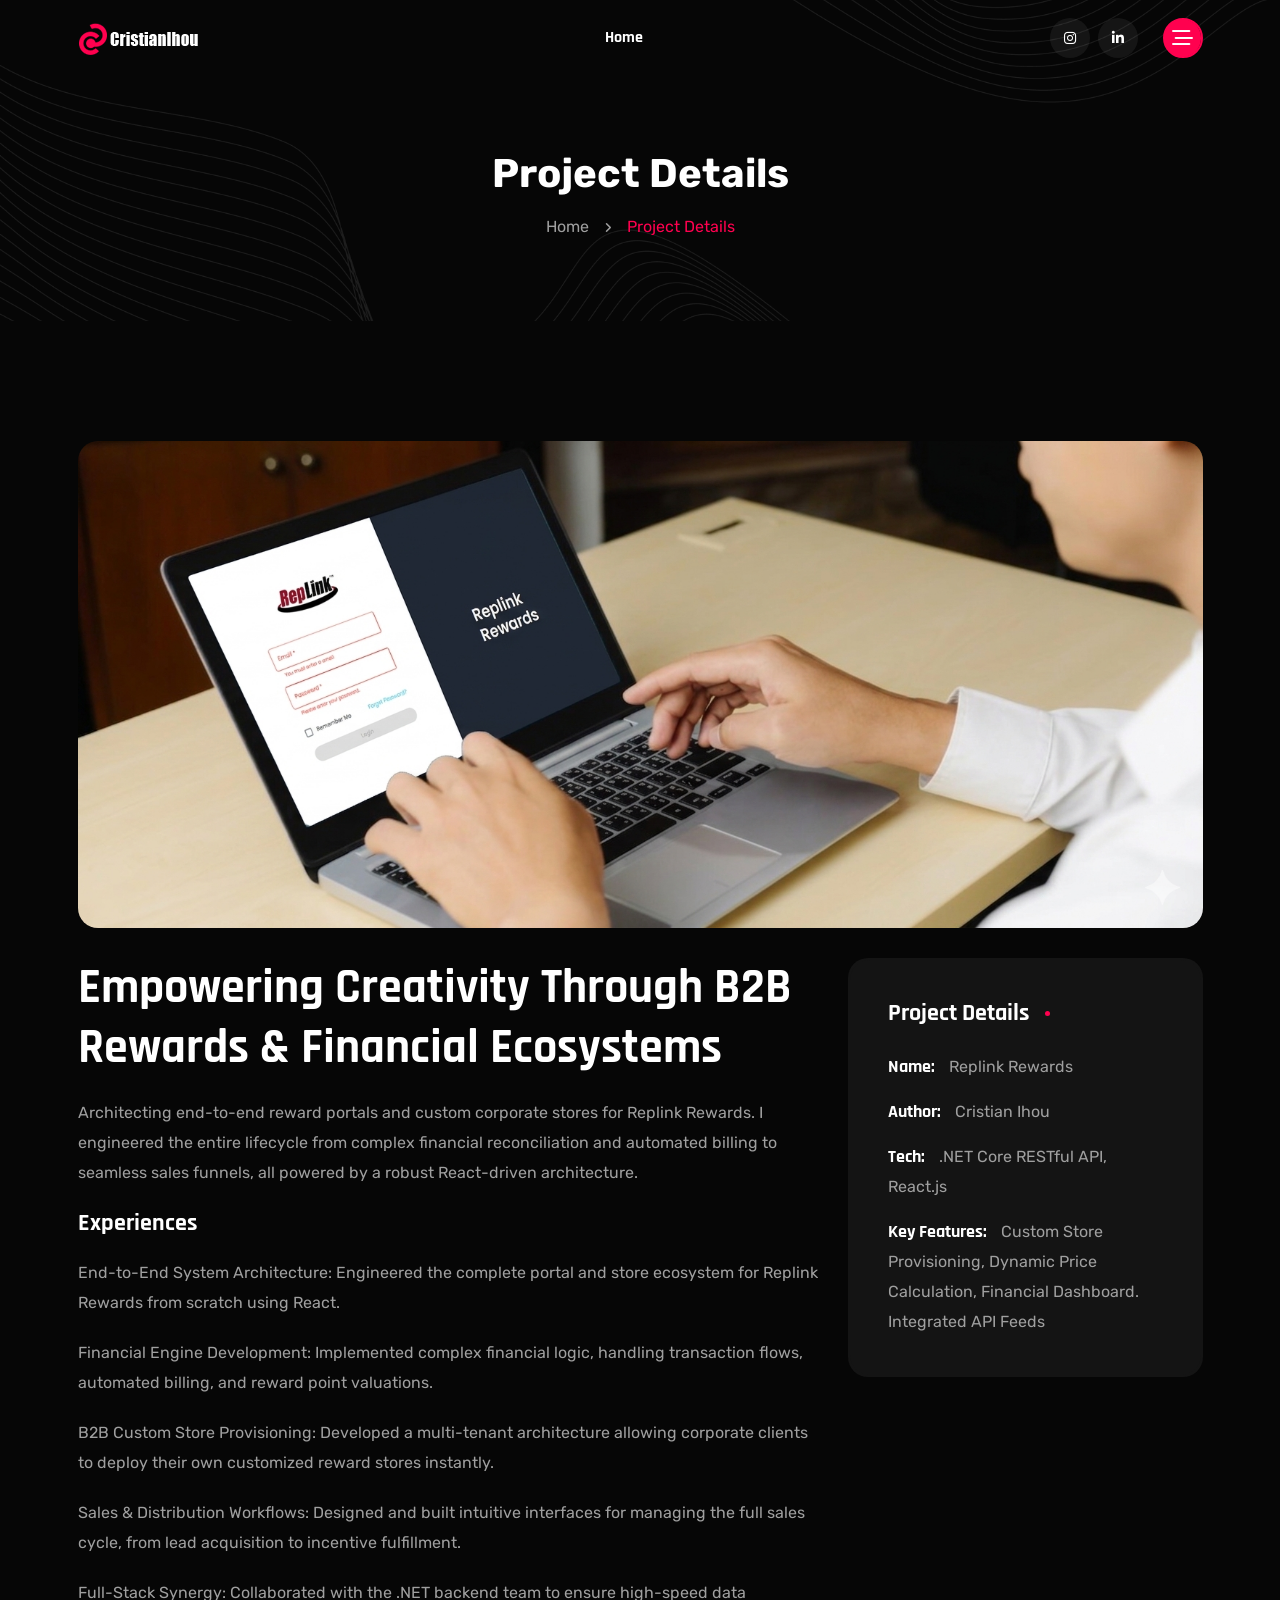
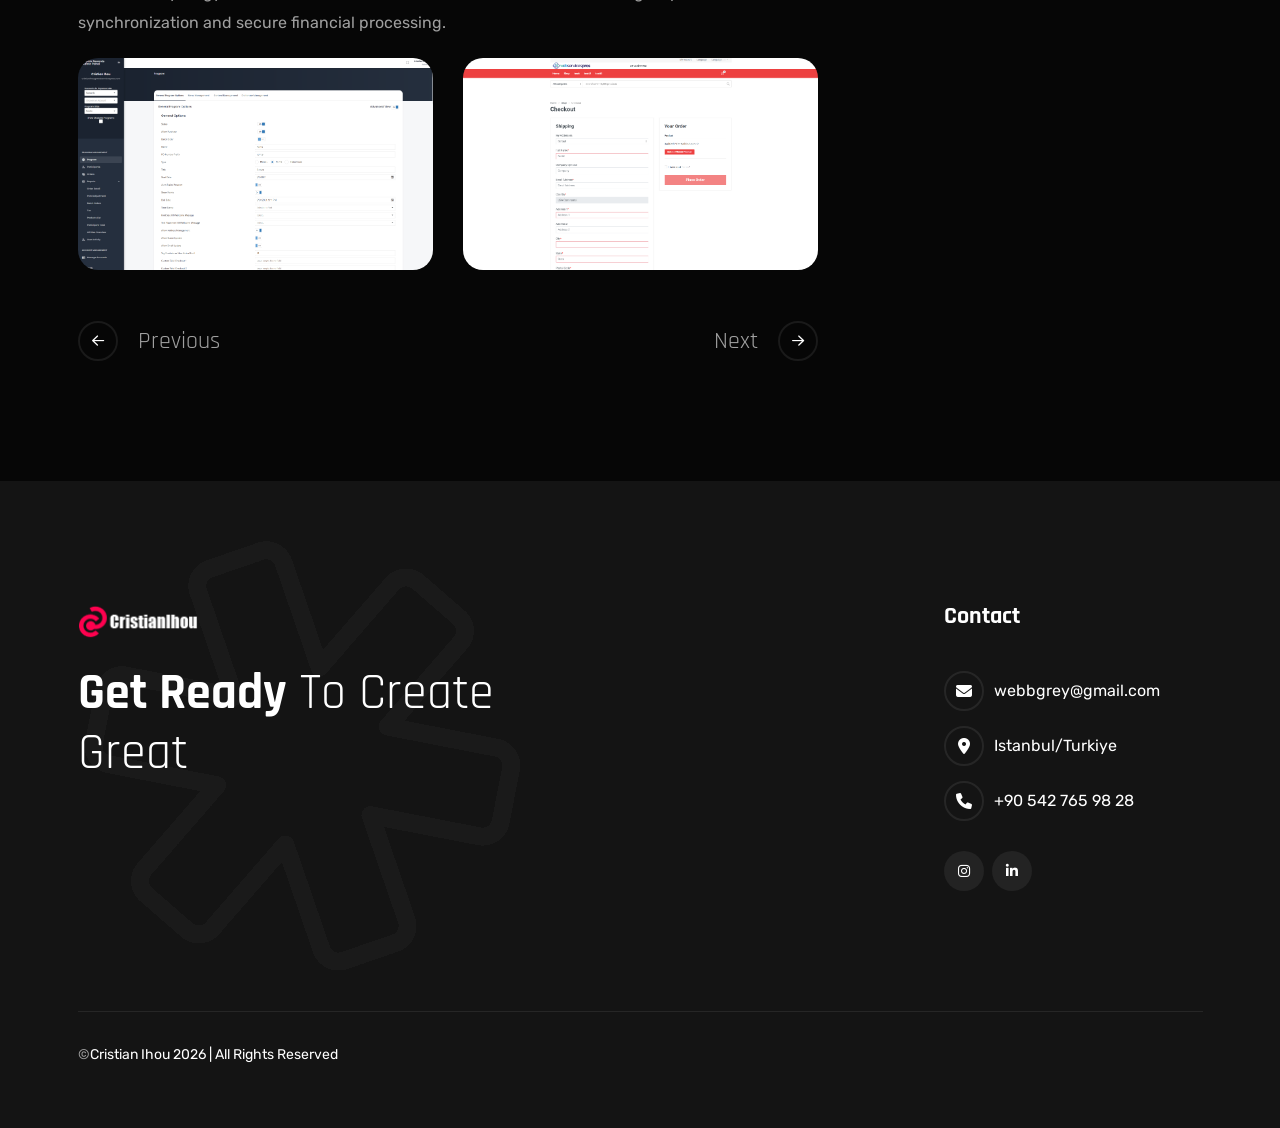
==== commit b8b8f517: "no message" ====
--- a/project-details-1/index.html
+++ b/project-details-1/index.html
@@ -164,9 +164,6 @@
                     <li>
                         <a href="/">Home
                         </a>
-                    </li>
-                    <li>
-                        <a href="contact">Contact</a>
                     </li>
                 </ul>
 
